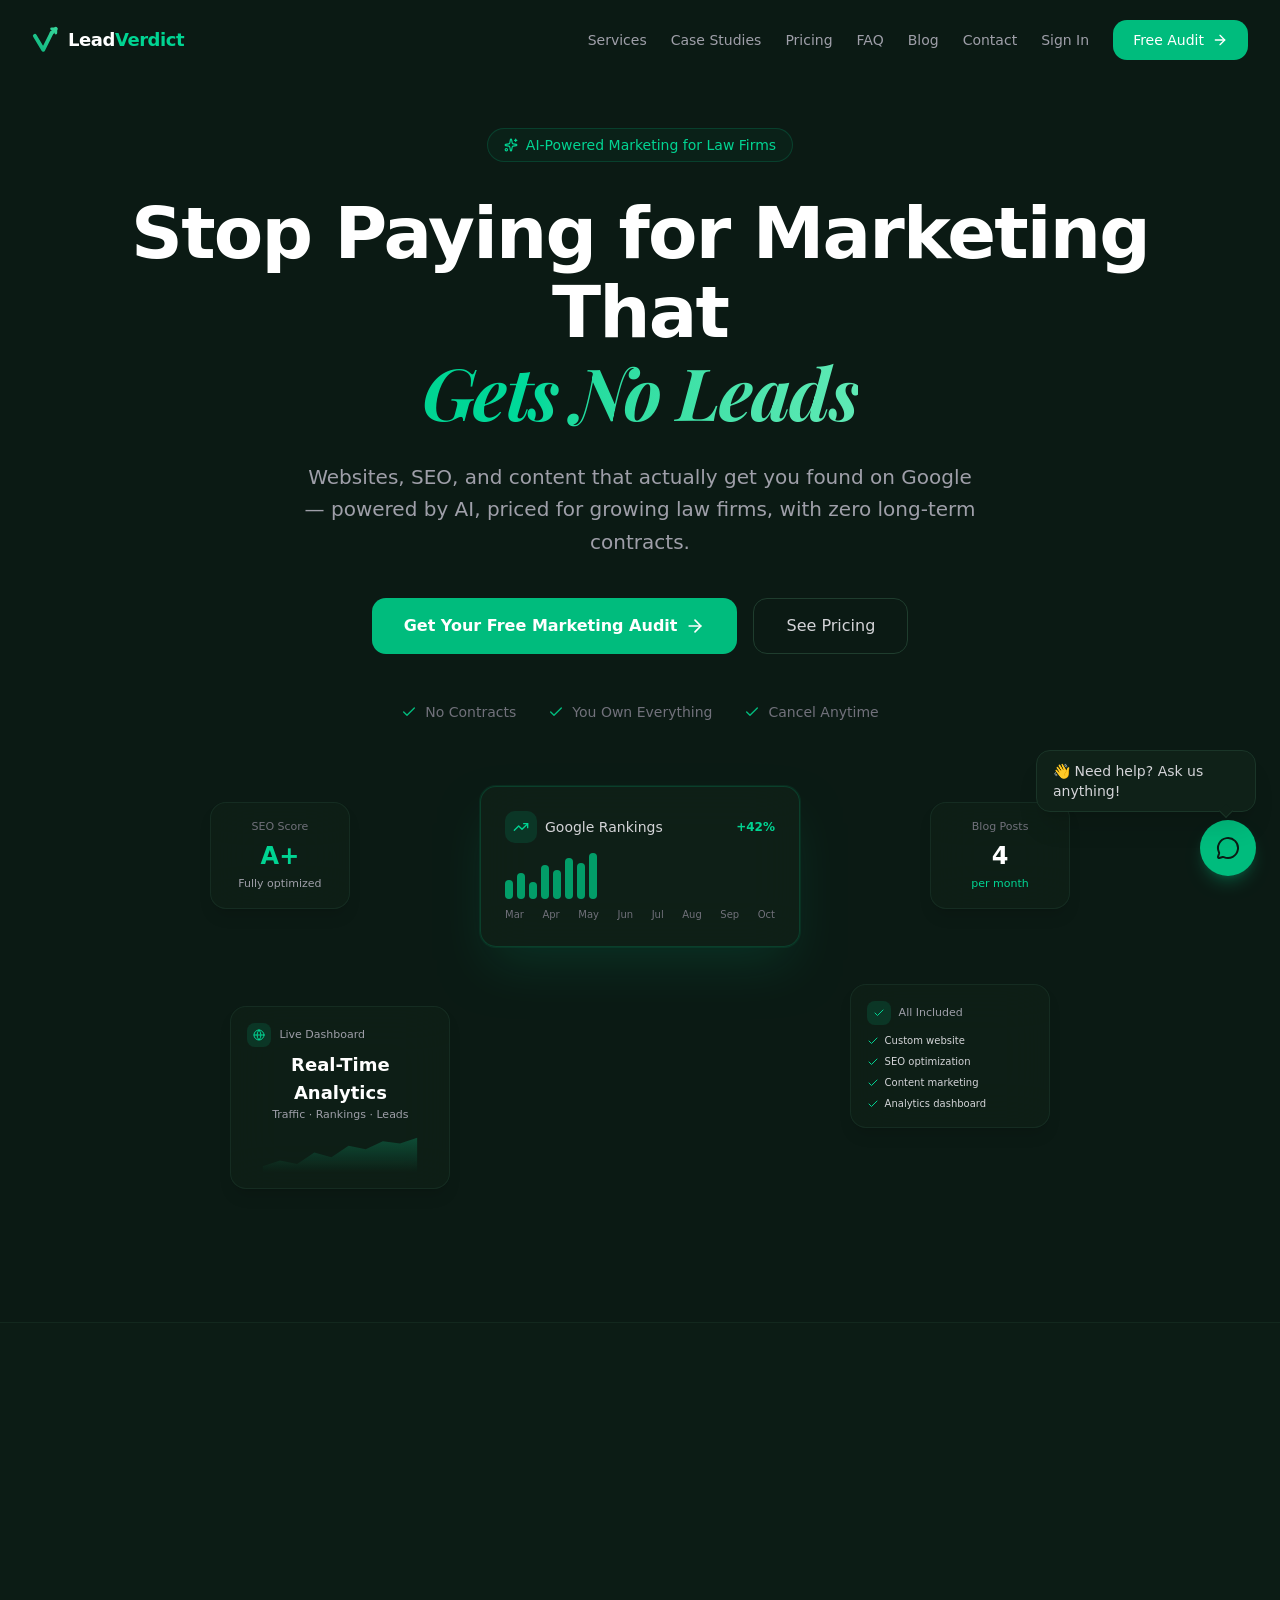
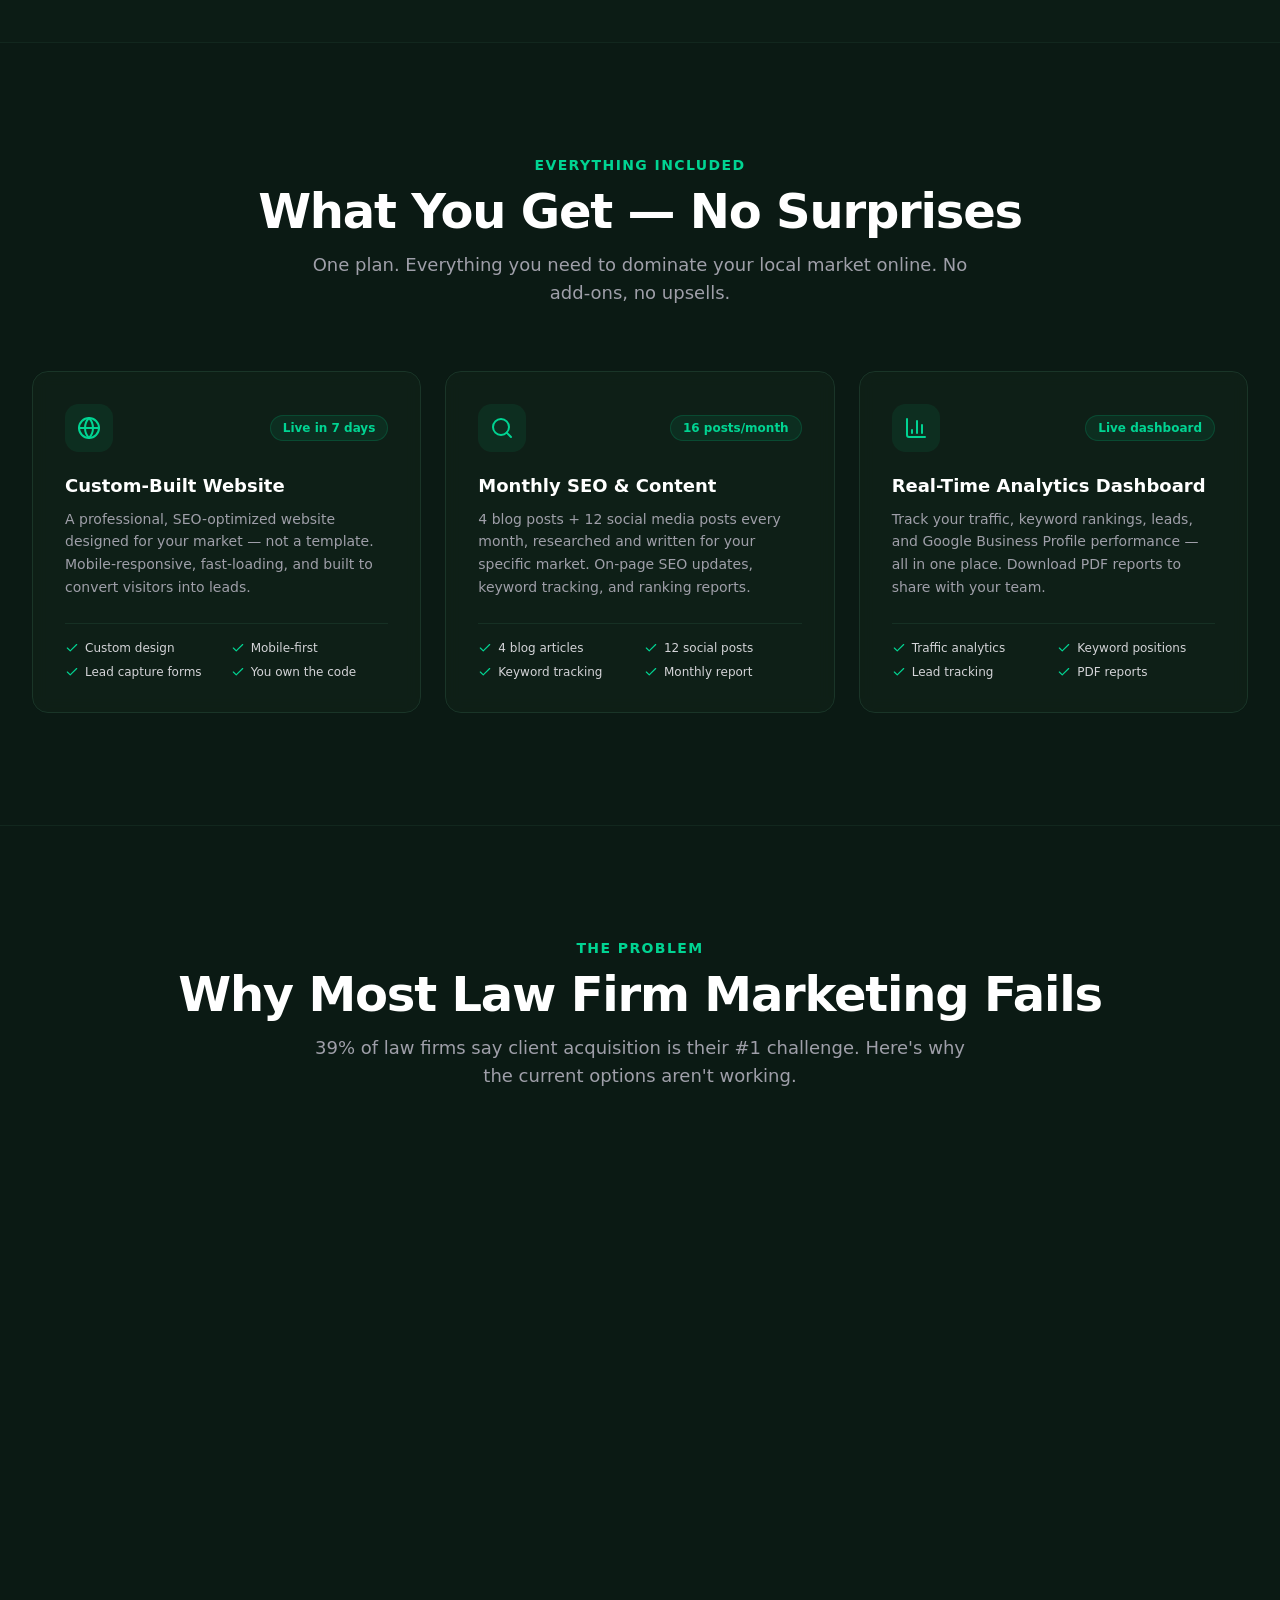
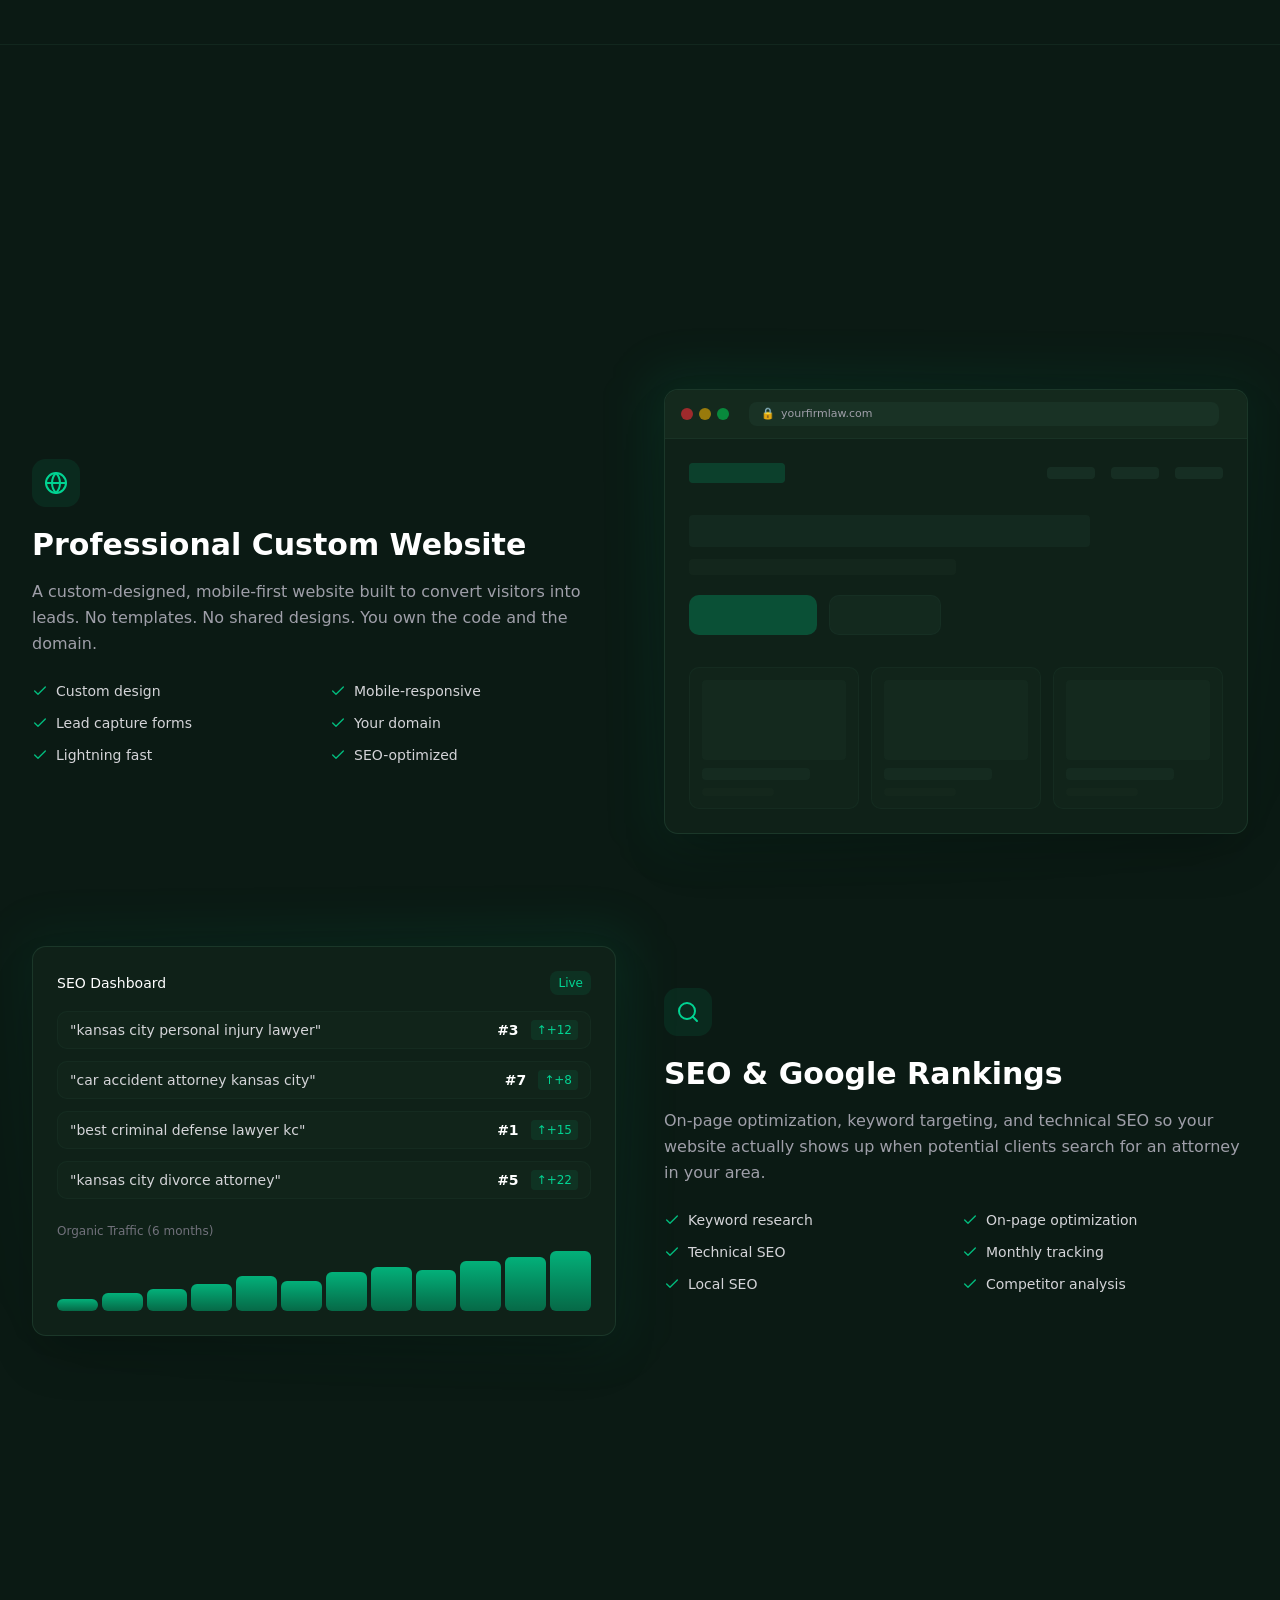
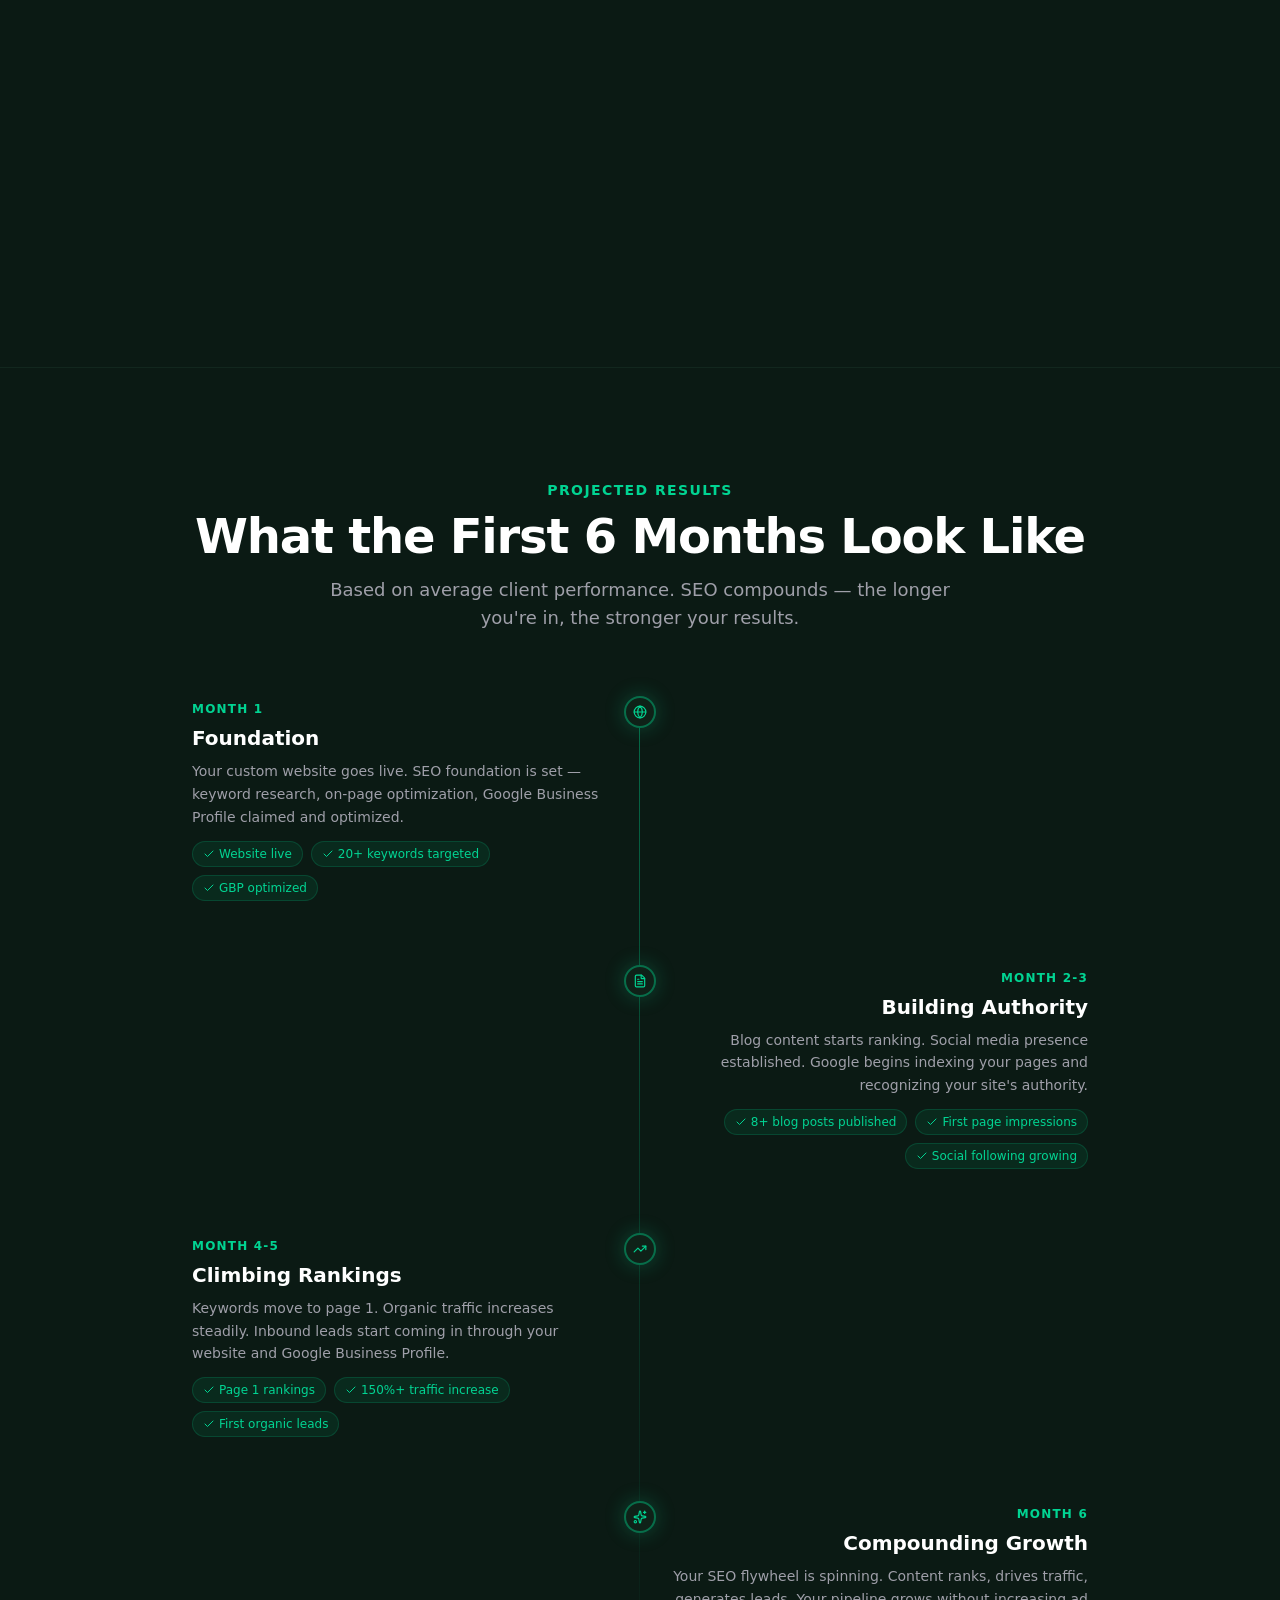
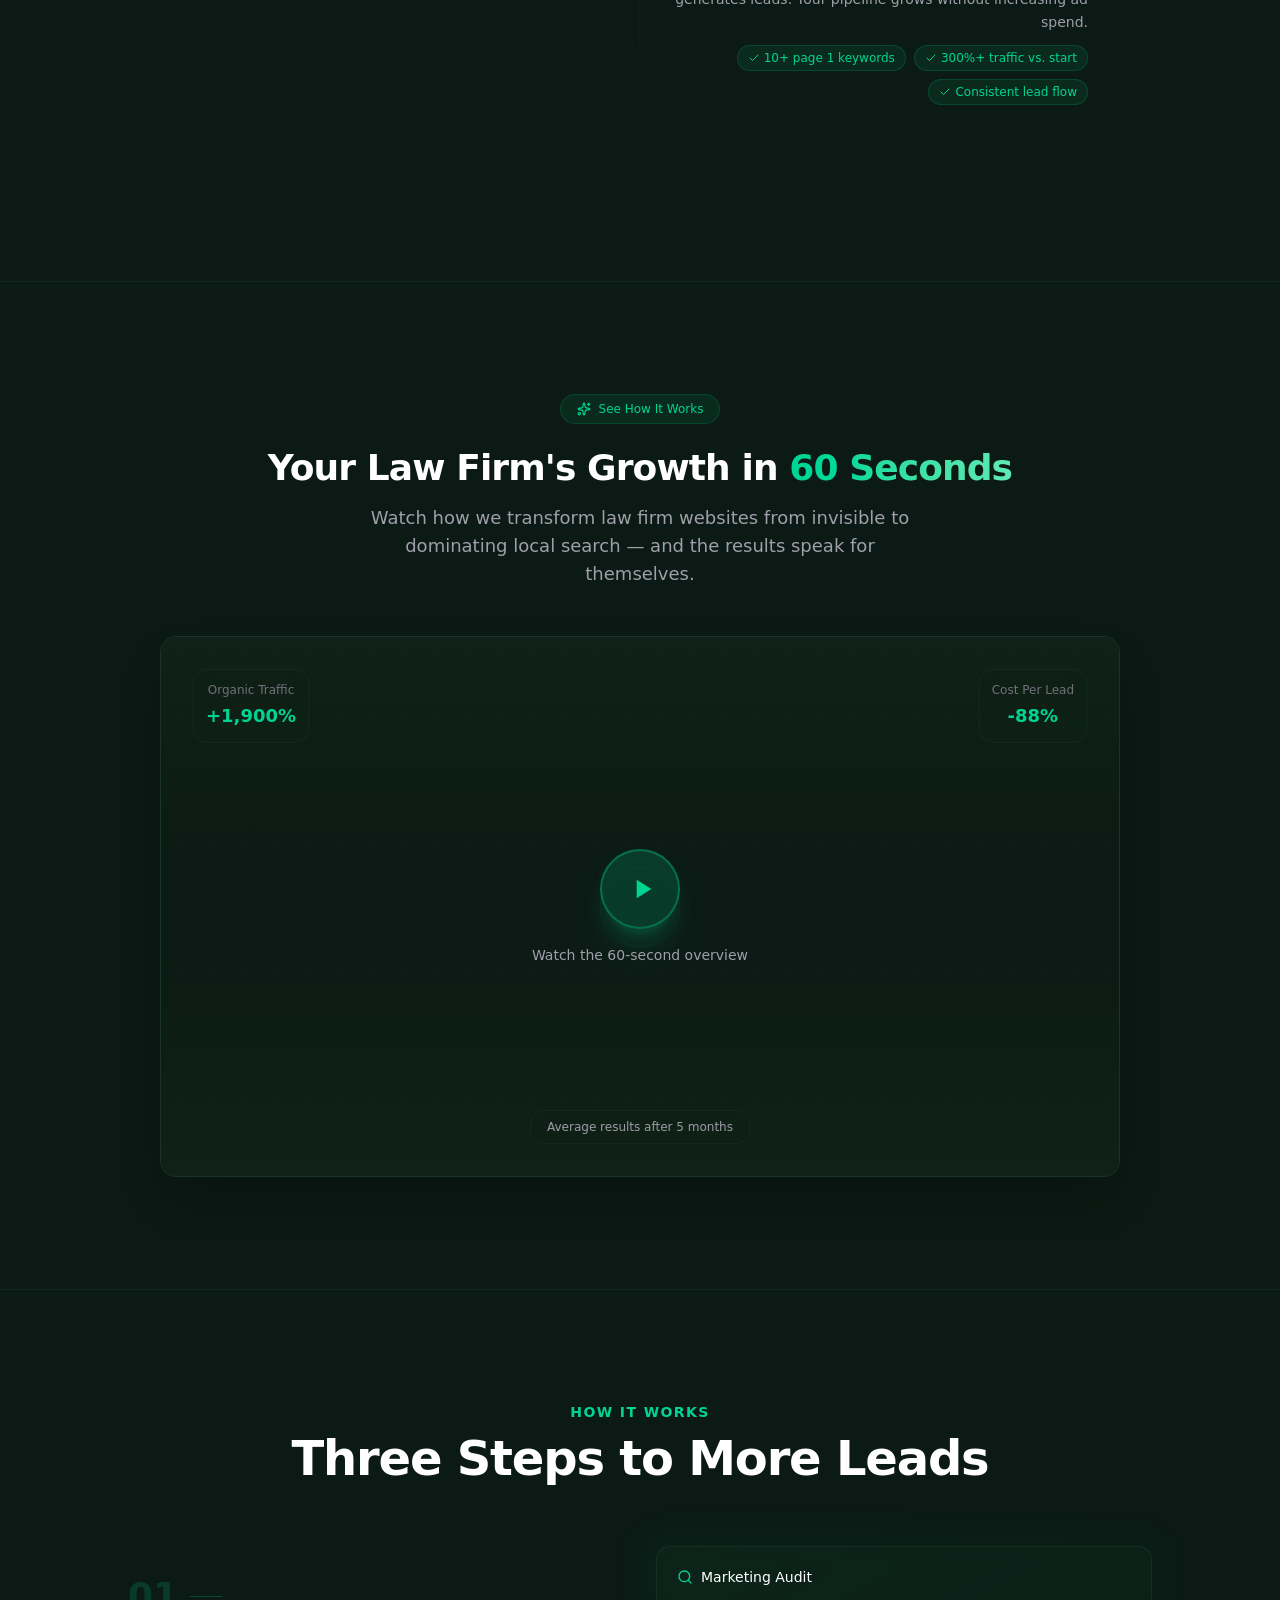
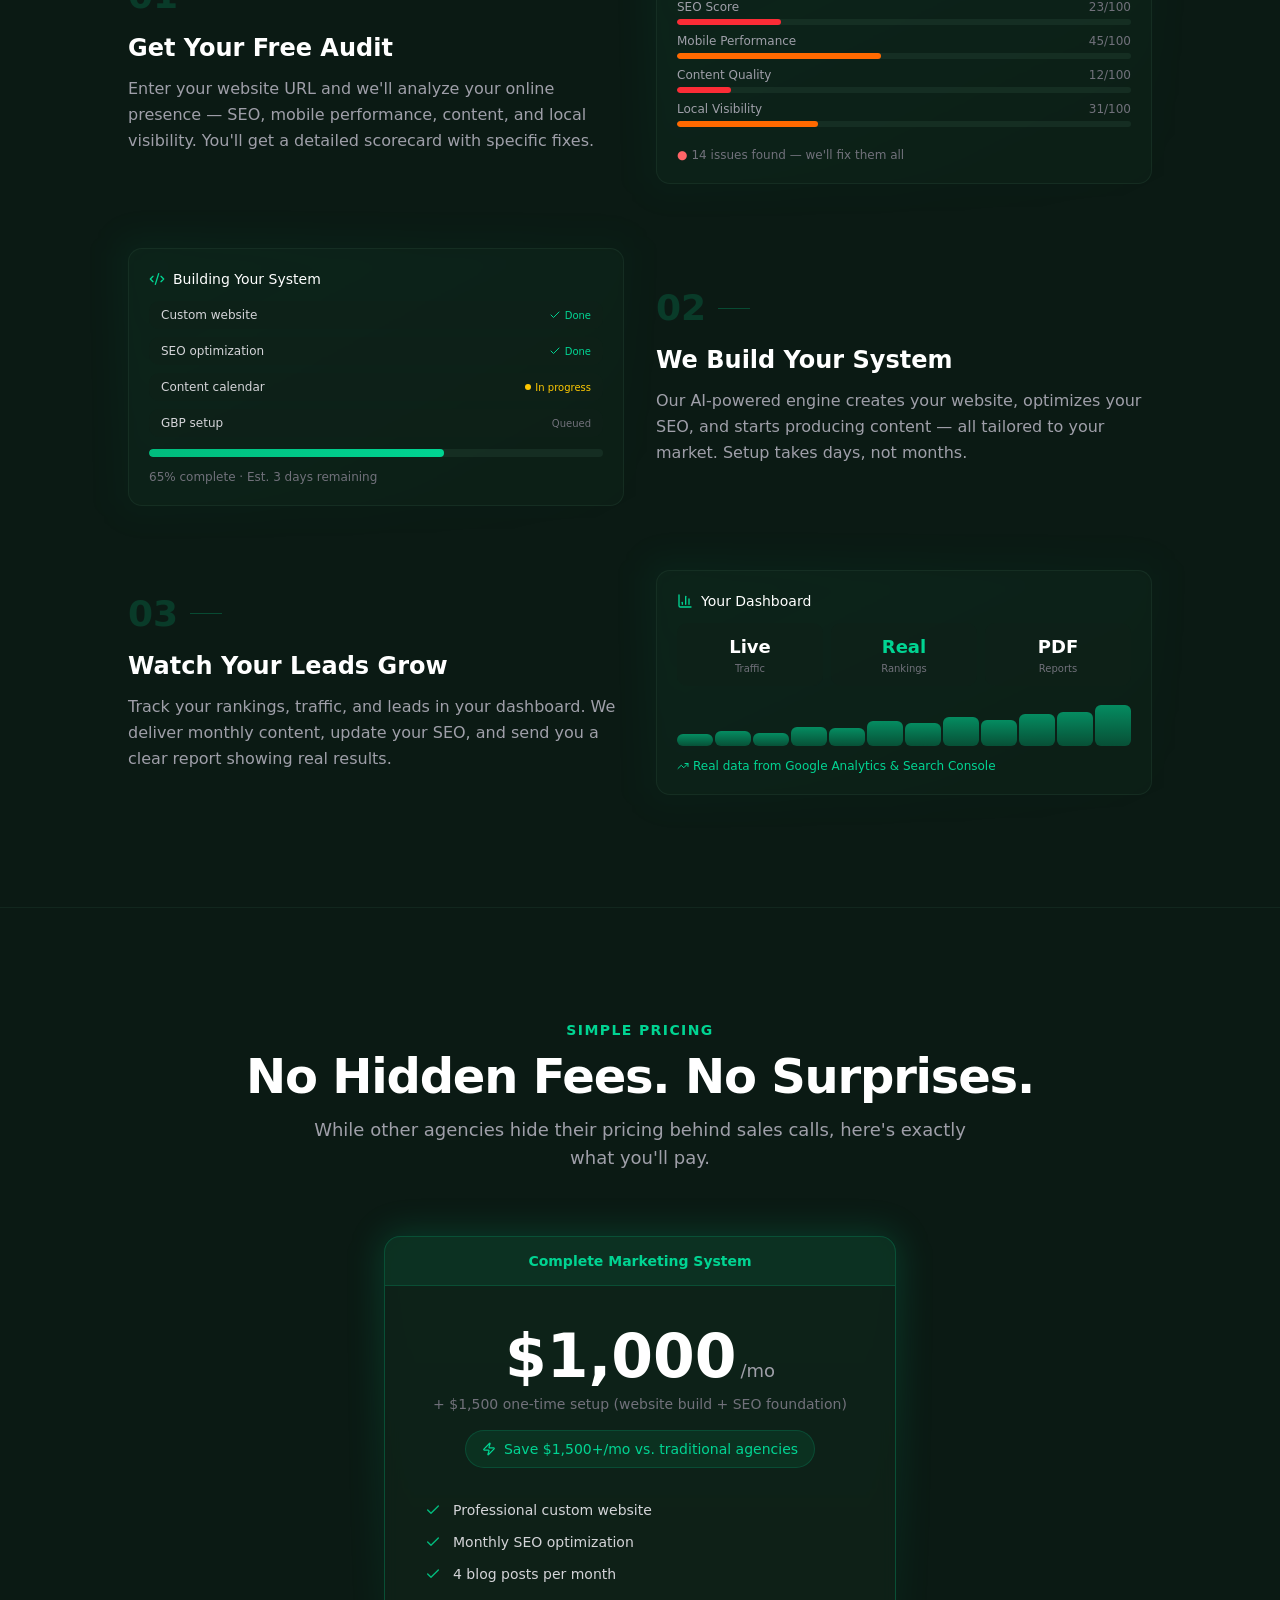
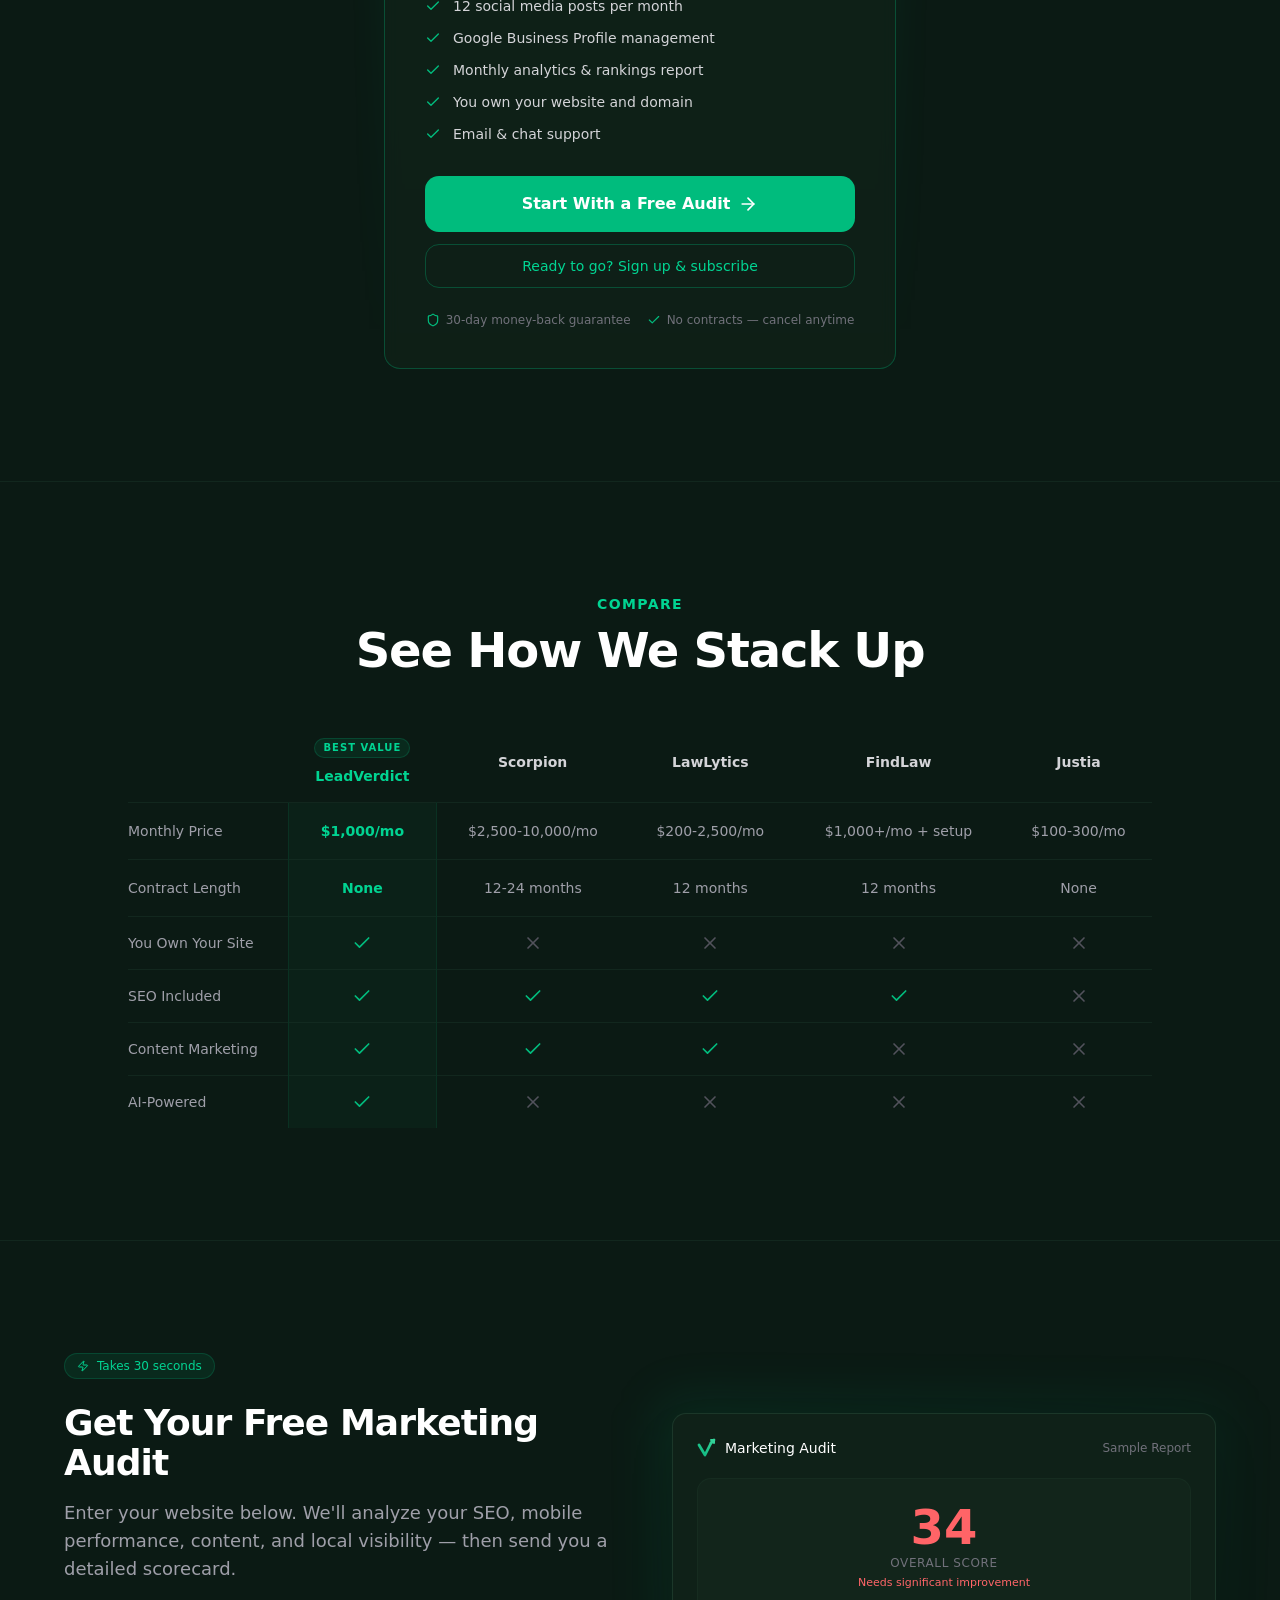
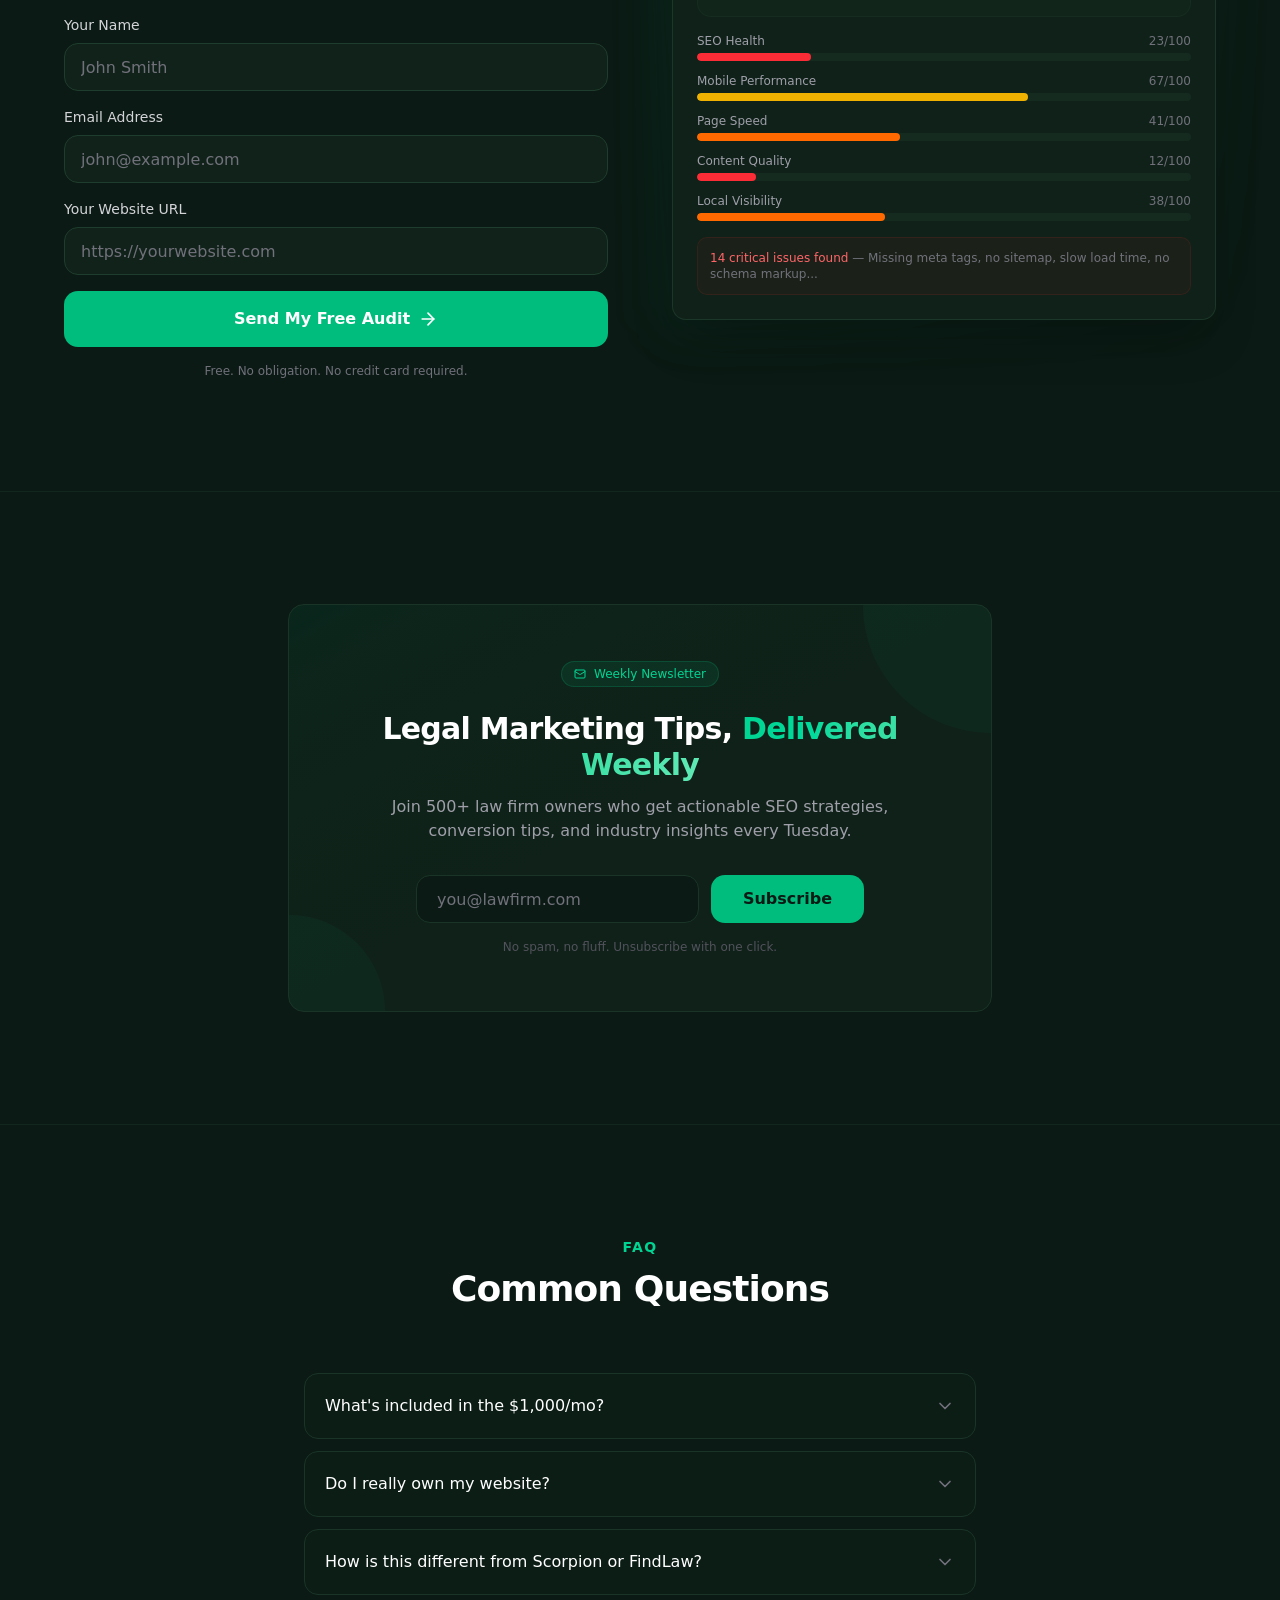
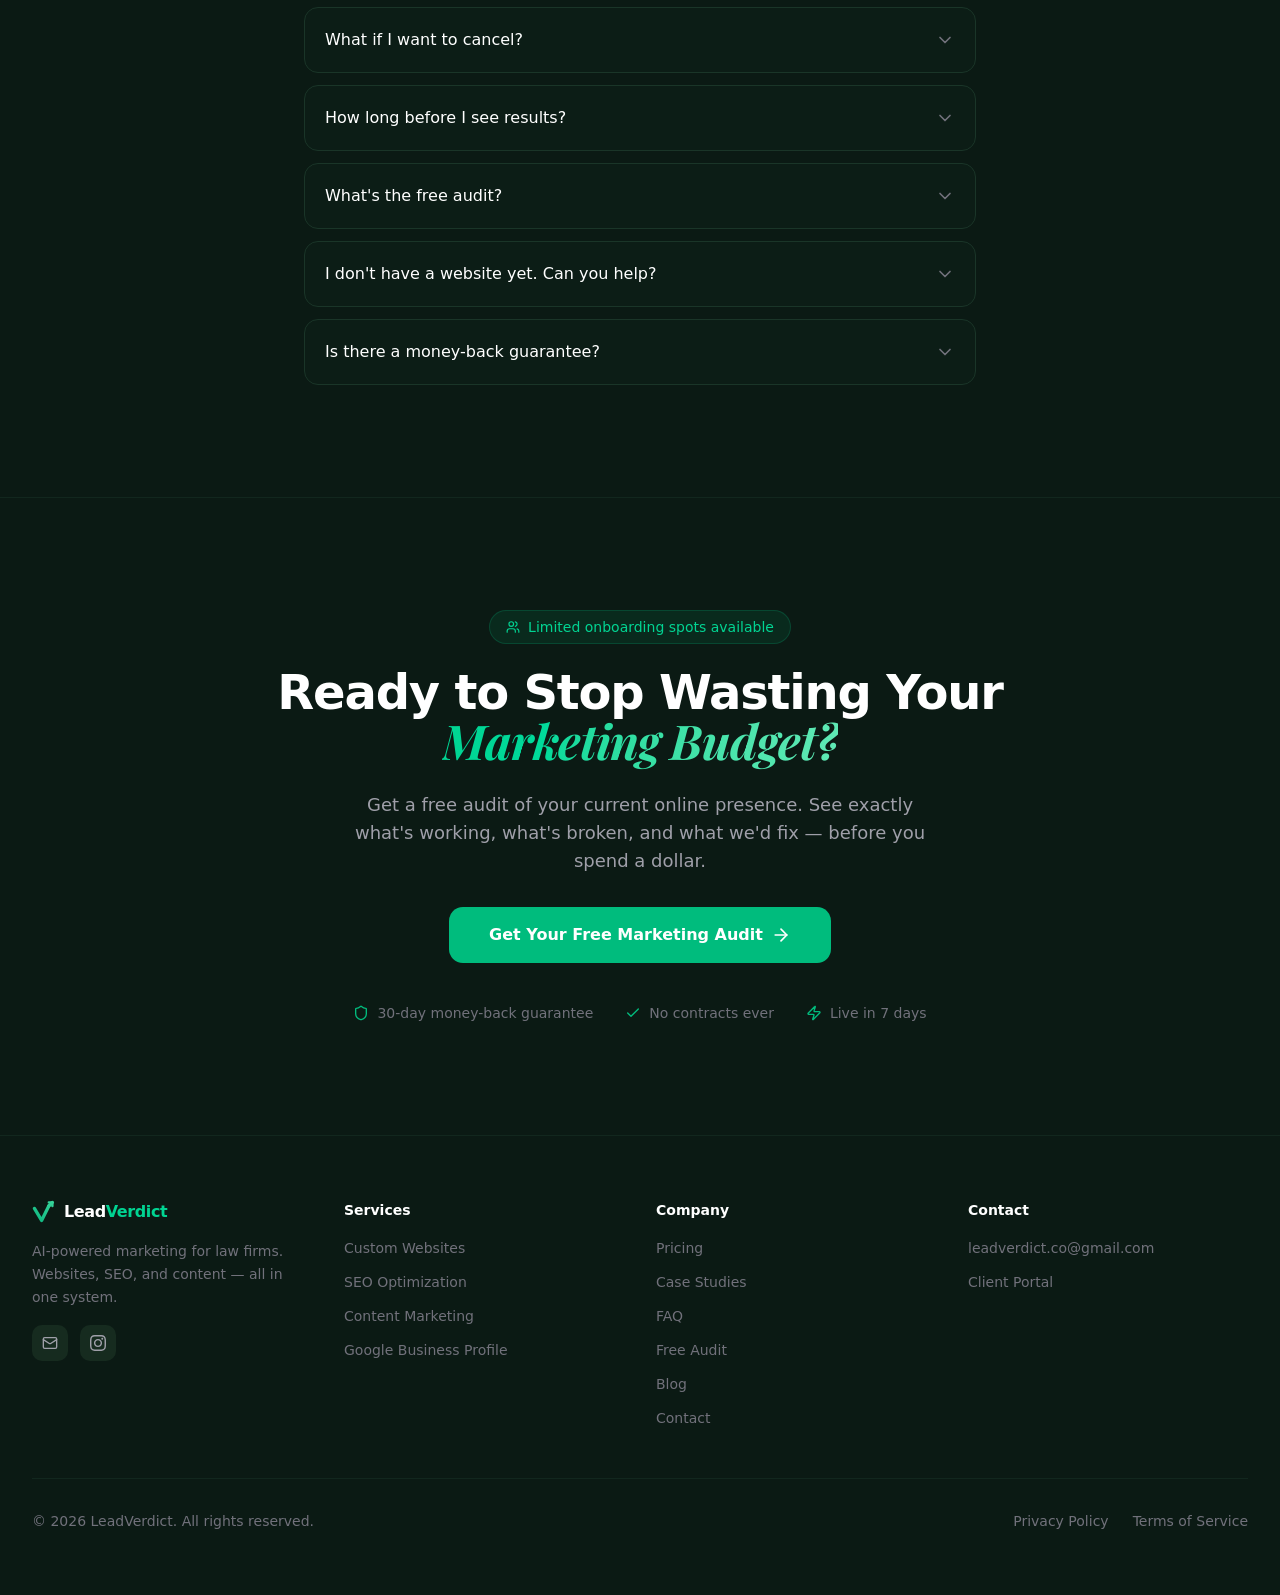
==== index.html @ c9cc382b "Fire GA4 generate_lead conversion event on successful audit-form capture" ====
<!doctype html>
<html lang="en">
  <head>
    <meta charset="UTF-8" />
    <link rel="icon" type="image/png" href="/favicon.png" />
    <meta name="viewport" content="width=device-width, initial-scale=1.0, maximum-scale=1" />
    <title>LeadVerdict — AI-Powered Marketing for Law Firms</title>
    <link rel="preconnect" href="https://fonts.googleapis.com" />
    <link rel="preconnect" href="https://fonts.gstatic.com" crossorigin />
    <link href="https://fonts.googleapis.com/css2?family=Playfair+Display:ital,wght@1,600;1,700&display=swap" rel="stylesheet" />
    <meta name="description" content="AI-powered websites, SEO, and content marketing for law firms and solo attorneys. Get found on Google, generate leads, and own everything — starting at $497/mo with no contracts." />

    <!-- Open Graph -->
    <meta property="og:type" content="website" />
    <meta property="og:title" content="LeadVerdict — AI-Powered Marketing for Law Firms" />
    <meta property="og:description" content="Websites, SEO, and content that actually get you found on Google — powered by AI, priced for real attorneys, with zero long-term contracts." />
    <meta property="og:url" content="https://leadverdict.vercel.app" />
    <meta property="og:site_name" content="LeadVerdict" />
    <meta property="og:image" content="https://leadverdict.vercel.app/images/og-image.png" />
    <meta property="og:image:width" content="1200" />
    <meta property="og:image:height" content="630" />

    <!-- Twitter -->
    <meta name="twitter:card" content="summary_large_image" />
    <meta name="twitter:title" content="LeadVerdict — AI-Powered Marketing for Law Firms" />
    <meta name="twitter:description" content="Websites, SEO, and content that actually get you found on Google — powered by AI, priced for real attorneys, with zero long-term contracts." />
    <meta name="twitter:image" content="https://leadverdict.vercel.app/images/og-image.png" />

    <!-- Google Analytics (GA4) -->
    <script async src="https://www.googletagmanager.com/gtag/js?id=G-6KGHGFVVXX"></script>
    <script>
      window.dataLayer = window.dataLayer || [];
      function gtag(){dataLayer.push(arguments);}
      gtag('js', new Date());
      gtag('config', 'G-6KGHGFVVXX');
    </script>

    <!-- Meta Pixel Code -->
    <script>
      !function(f,b,e,v,n,t,s){if(f.fbq)return;n=f.fbq=function(){n.callMethod?
      n.callMethod.apply(n,arguments):n.queue.push(arguments)};if(!f._fbq)f._fbq=n;
      n.push=n;n.loaded=!0;n.version='2.0';n.queue=[];t=b.createElement(e);t.async=!0;
      t.src=v;s=b.getElementsByTagName(e)[0];s.parentNode.insertBefore(t,s)}(window,
      document,'script','https://connect.facebook.net/en_US/fbevents.js');
      fbq('init', '4494079577534111');
      fbq('track', 'PageView');
    </script>
    <noscript><img height="1" width="1" style="display:none"
      src="https://www.facebook.com/tr?id=4494079577534111&ev=PageView&noscript=1"
    /></noscript>
    <!-- End Meta Pixel Code -->

    <!-- JSON-LD Structured Data -->
    <script type="application/ld+json">
    {
      "@context": "https://schema.org",
      "@graph": [
        {
          "@type": ["Organization", "ProfessionalService"],
          "name": "LeadVerdict",
          "url": "https://leadverdict.vercel.app",
          "logo": "https://leadverdict.vercel.app/favicon.png",
          "description": "AI-powered legal marketing agency specializing in SEO, web design, and digital marketing for law firms and solo attorneys.",
          "email": "leadverdict.co@gmail.com",
          "priceRange": "$$",
          "address": {
            "@type": "PostalAddress",
            "addressLocality": "Kansas City",
            "addressRegion": "MO",
            "addressCountry": "US"
          },
          "sameAs": [
            "https://www.instagram.com/leadverdict",
            "https://www.facebook.com/leadverdict",
            "https://www.youtube.com/@leadverdict"
          ]
        },
        {
          "@type": "LegalService",
          "name": "LeadVerdict — Law Firm Marketing",
          "url": "https://leadverdict.vercel.app",
          "description": "AI-powered SEO, content marketing, and web design for law firms. Helps attorneys rank on Google and generate qualified leads.",
          "provider": {
            "@type": "Organization",
            "name": "LeadVerdict"
          },
          "areaServed": "US",
          "hasOfferCatalog": {
            "@type": "OfferCatalog",
            "name": "Law Firm Marketing Services",
            "itemListElement": [
              {
                "@type": "Offer",
                "itemOffered": {
                  "@type": "Service",
                  "name": "Law Firm SEO",
                  "description": "Local SEO, Google Map Pack optimization, and content strategy for attorneys."
                }
              },
              {
                "@type": "Offer",
                "itemOffered": {
                  "@type": "Service",
                  "name": "Law Firm Website Design",
                  "description": "Mobile-fast, conversion-optimized websites built for law firms."
                }
              },
              {
                "@type": "Offer",
                "itemOffered": {
                  "@type": "Service",
                  "name": "Legal Content Marketing",
                  "description": "Expert blog posts and practice area pages designed to rank and convert."
                }
              }
            ]
          }
        },
        {
          "@type": "WebSite",
          "name": "LeadVerdict",
          "url": "https://leadverdict.vercel.app",
          "potentialAction": {
            "@type": "SearchAction",
            "target": "https://leadverdict.vercel.app/blog?q={search_term_string}",
            "query-input": "required name=search_term_string"
          }
        },
        {
          "@type": "Service",
          "name": "Law Firm Website Design",
          "description": "Custom, SEO-optimized website design built specifically for law firms. Mobile-responsive, fast-loading, and conversion-optimized.",
          "provider": {
            "@type": "Organization",
            "name": "LeadVerdict"
          },
          "serviceType": "Web Design",
          "areaServed": "US"
        },
        {
          "@type": "Service",
          "name": "Law Firm SEO",
          "description": "Search engine optimization for law firms. Local SEO, content strategy, and technical SEO to dominate Google search results in your practice area.",
          "provider": {
            "@type": "Organization",
            "name": "LeadVerdict"
          },
          "serviceType": "SEO",
          "areaServed": "US"
        },
        {
          "@type": "Service",
          "name": "Legal Content Marketing",
          "description": "Expert-written blog posts, practice area pages, and marketing content designed to rank on Google and convert visitors into clients.",
          "provider": {
            "@type": "Organization",
            "name": "LeadVerdict"
          },
          "serviceType": "Content Marketing",
          "areaServed": "US"
        },
        {
          "@type": "FAQPage",
          "mainEntity": [
            {
              "@type": "Question",
              "name": "How much does law firm marketing cost?",
              "acceptedAnswer": {
                "@type": "Answer",
                "text": "LeadVerdict plans start at $497/month for a complete website, SEO, and content marketing package. No contracts, no setup fees."
              }
            },
            {
              "@type": "Question",
              "name": "How long until I see results?",
              "acceptedAnswer": {
                "@type": "Answer",
                "text": "Most law firms see measurable improvements in search rankings within 60-90 days, with significant traffic increases by month 4-5."
              }
            },
            {
              "@type": "Question",
              "name": "Do I own my website?",
              "acceptedAnswer": {
                "@type": "Answer",
                "text": "Yes. You own everything — your website, content, domain, and all marketing assets. If you ever leave, it's all yours."
              }
            }
          ]
        }
      ]
    }
    </script>
    <script type="module" crossorigin src="/assets/index-C2cIAQHo.js"></script>
    <link rel="stylesheet" crossorigin href="/assets/index-B5qsrmLk.css">
  </head>
  <body>
    <div id="root"></div>
  </body>
</html>
---- assets/index-B5qsrmLk.css ----
@layer properties{@supports (((-webkit-hyphens:none)) and (not (margin-trim:inline))) or ((-moz-orient:inline) and (not (color:rgb(from red r g b)))){*,:before,:after,::backdrop{--tw-translate-x:0;--tw-translate-y:0;--tw-translate-z:0;--tw-rotate-x:initial;--tw-rotate-y:initial;--tw-rotate-z:initial;--tw-skew-x:initial;--tw-skew-y:initial;--tw-space-y-reverse:0;--tw-divide-y-reverse:0;--tw-border-style:solid;--tw-gradient-position:initial;--tw-gradient-from:#0000;--tw-gradient-via:#0000;--tw-gradient-to:#0000;--tw-gradient-stops:initial;--tw-gradient-via-stops:initial;--tw-gradient-from-position:0%;--tw-gradient-via-position:50%;--tw-gradient-to-position:100%;--tw-leading:initial;--tw-font-weight:initial;--tw-tracking:initial;--tw-ordinal:initial;--tw-slashed-zero:initial;--tw-numeric-figure:initial;--tw-numeric-spacing:initial;--tw-numeric-fraction:initial;--tw-shadow:0 0 #0000;--tw-shadow-color:initial;--tw-shadow-alpha:100%;--tw-inset-shadow:0 0 #0000;--tw-inset-shadow-color:initial;--tw-inset-shadow-alpha:100%;--tw-ring-color:initial;--tw-ring-shadow:0 0 #0000;--tw-inset-ring-color:initial;--tw-inset-ring-shadow:0 0 #0000;--tw-ring-inset:initial;--tw-ring-offset-width:0px;--tw-ring-offset-color:#fff;--tw-ring-offset-shadow:0 0 #0000;--tw-outline-style:solid;--tw-blur:initial;--tw-brightness:initial;--tw-contrast:initial;--tw-grayscale:initial;--tw-hue-rotate:initial;--tw-invert:initial;--tw-opacity:initial;--tw-saturate:initial;--tw-sepia:initial;--tw-drop-shadow:initial;--tw-drop-shadow-color:initial;--tw-drop-shadow-alpha:100%;--tw-drop-shadow-size:initial;--tw-backdrop-blur:initial;--tw-backdrop-brightness:initial;--tw-backdrop-contrast:initial;--tw-backdrop-grayscale:initial;--tw-backdrop-hue-rotate:initial;--tw-backdrop-invert:initial;--tw-backdrop-opacity:initial;--tw-backdrop-saturate:initial;--tw-backdrop-sepia:initial;--tw-duration:initial;--tw-ease:initial;--tw-scale-x:1;--tw-scale-y:1;--tw-scale-z:1;--tw-content:"";--tw-space-x-reverse:0;--tw-animation-delay:0s;--tw-animation-direction:normal;--tw-animation-duration:initial;--tw-animation-fill-mode:none;--tw-animation-iteration-count:1;--tw-enter-blur:0;--tw-enter-opacity:1;--tw-enter-rotate:0;--tw-enter-scale:1;--tw-enter-translate-x:0;--tw-enter-translate-y:0;--tw-exit-blur:0;--tw-exit-opacity:1;--tw-exit-rotate:0;--tw-exit-scale:1;--tw-exit-translate-x:0;--tw-exit-translate-y:0}}}@layer theme{:root,:host{--font-sans:ui-sans-serif, system-ui, sans-serif, "Apple Color Emoji", "Segoe UI Emoji", "Segoe UI Symbol", "Noto Color Emoji";--font-serif:ui-serif, Georgia, Cambria, "Times New Roman", Times, serif;--font-mono:ui-monospace, SFMono-Regular, Menlo, Monaco, Consolas, "Liberation Mono", "Courier New", monospace;--color-red-300:oklch(80.8% .114 19.571);--color-red-400:oklch(70.4% .191 22.216);--color-red-500:oklch(63.7% .237 25.331);--color-red-600:oklch(57.7% .245 27.325);--color-orange-400:oklch(75% .183 55.934);--color-orange-500:oklch(70.5% .213 47.604);--color-orange-600:oklch(64.6% .222 41.116);--color-amber-400:oklch(82.8% .189 84.429);--color-amber-500:oklch(76.9% .188 70.08);--color-amber-600:oklch(66.6% .179 58.318);--color-yellow-400:oklch(85.2% .199 91.936);--color-yellow-500:oklch(79.5% .184 86.047);--color-lime-500:oklch(76.8% .233 130.85);--color-green-400:oklch(79.2% .209 151.711);--color-green-500:oklch(72.3% .219 149.579);--color-emerald-300:oklch(84.5% .143 164.978);--color-emerald-400:oklch(76.5% .177 163.223);--color-emerald-500:oklch(69.6% .17 162.48);--color-emerald-600:oklch(59.6% .145 163.225);--color-teal-500:oklch(70.4% .14 182.503);--color-cyan-500:oklch(71.5% .143 215.221);--color-blue-400:oklch(70.7% .165 254.624);--color-blue-500:oklch(62.3% .214 259.815);--color-purple-400:oklch(71.4% .203 305.504);--color-purple-500:oklch(62.7% .265 303.9);--color-rose-400:oklch(71.2% .194 13.428);--color-rose-500:oklch(64.5% .246 16.439);--color-slate-900:oklch(20.8% .042 265.755);--color-zinc-50:oklch(98.5% 0 0);--color-zinc-200:oklch(92% .004 286.32);--color-zinc-300:oklch(87.1% .006 286.286);--color-zinc-400:oklch(70.5% .015 286.067);--color-zinc-500:oklch(55.2% .016 285.938);--color-zinc-600:oklch(44.2% .017 285.786);--color-zinc-700:oklch(37% .013 285.805);--color-zinc-800:oklch(27.4% .006 286.033);--color-zinc-900:oklch(21% .006 285.885);--color-zinc-950:oklch(14.1% .005 285.823);--color-black:#000;--color-white:#fff;--spacing:.25rem;--container-xs:20rem;--container-sm:24rem;--container-md:28rem;--container-lg:32rem;--container-xl:36rem;--container-2xl:42rem;--container-3xl:48rem;--container-4xl:56rem;--container-5xl:64rem;--container-6xl:72rem;--container-7xl:80rem;--text-xs:.75rem;--text-xs--line-height:calc(1 / .75);--text-sm:.875rem;--text-sm--line-height:calc(1.25 / .875);--text-base:1rem;--text-base--line-height: 1.5 ;--text-lg:1.125rem;--text-lg--line-height:calc(1.75 / 1.125);--text-xl:1.25rem;--text-xl--line-height:calc(1.75 / 1.25);--text-2xl:1.5rem;--text-2xl--line-height:calc(2 / 1.5);--text-3xl:1.875rem;--text-3xl--line-height: 1.2 ;--text-4xl:2.25rem;--text-4xl--line-height:calc(2.5 / 2.25);--text-5xl:3rem;--text-5xl--line-height:1;--text-6xl:3.75rem;--text-6xl--line-height:1;--text-7xl:4.5rem;--text-7xl--line-height:1;--font-weight-normal:400;--font-weight-medium:500;--font-weight-semibold:600;--font-weight-bold:700;--tracking-tight:-.025em;--tracking-wider:.05em;--tracking-widest:.1em;--leading-tight:1.25;--leading-snug:1.375;--leading-normal:1.5;--leading-relaxed:1.625;--radius-xs:.125rem;--radius-2xl:1rem;--radius-3xl:1.5rem;--ease-out:cubic-bezier(0, 0, .2, 1);--ease-in-out:cubic-bezier(.4, 0, .2, 1);--animate-spin:spin 1s linear infinite;--animate-ping:ping 1s cubic-bezier(0, 0, .2, 1) infinite;--animate-pulse:pulse 2s cubic-bezier(.4, 0, .6, 1) infinite;--animate-bounce:bounce 1s infinite;--blur-sm:8px;--blur-md:12px;--blur-lg:16px;--blur-xl:24px;--blur-2xl:40px;--aspect-video:16 / 9;--default-transition-duration:.15s;--default-transition-timing-function:cubic-bezier(.4, 0, .2, 1);--default-font-family:var(--font-sans);--default-mono-font-family:var(--font-mono);--color-border:var(--border)}}@layer base{*,:after,:before,::backdrop{box-sizing:border-box;border:0 solid;margin:0;padding:0}::file-selector-button{box-sizing:border-box;border:0 solid;margin:0;padding:0}html,:host{-webkit-text-size-adjust:100%;tab-size:4;line-height:1.5;font-family:var(--default-font-family,ui-sans-serif, system-ui, sans-serif, "Apple Color Emoji", "Segoe UI Emoji", "Segoe UI Symbol", "Noto Color Emoji");font-feature-settings:var(--default-font-feature-settings,normal);font-variation-settings:var(--default-font-variation-settings,normal);-webkit-tap-highlight-color:transparent}hr{height:0;color:inherit;border-top-width:1px}abbr:where([title]){-webkit-text-decoration:underline dotted;text-decoration:underline dotted}h1,h2,h3,h4,h5,h6{font-size:inherit;font-weight:inherit}a{color:inherit;-webkit-text-decoration:inherit;text-decoration:inherit}b,strong{font-weight:bolder}code,kbd,samp,pre{font-family:var(--default-mono-font-family,ui-monospace, SFMono-Regular, Menlo, Monaco, Consolas, "Liberation Mono", "Courier New", monospace);font-feature-settings:var(--default-mono-font-feature-settings,normal);font-variation-settings:var(--default-mono-font-variation-settings,normal);font-size:1em}small{font-size:80%}sub,sup{vertical-align:baseline;font-size:75%;line-height:0;position:relative}sub{bottom:-.25em}sup{top:-.5em}table{text-indent:0;border-color:inherit;border-collapse:collapse}:-moz-focusring{outline:auto}progress{vertical-align:baseline}summary{display:list-item}ol,ul,menu{list-style:none}img,svg,video,canvas,audio,iframe,embed,object{vertical-align:middle;display:block}img,video{max-width:100%;height:auto}button,input,select,optgroup,textarea{font:inherit;font-feature-settings:inherit;font-variation-settings:inherit;letter-spacing:inherit;color:inherit;opacity:1;background-color:#0000;border-radius:0}::file-selector-button{font:inherit;font-feature-settings:inherit;font-variation-settings:inherit;letter-spacing:inherit;color:inherit;opacity:1;background-color:#0000;border-radius:0}:where(select:is([multiple],[size])) optgroup{font-weight:bolder}:where(select:is([multiple],[size])) optgroup option{padding-inline-start:20px}::file-selector-button{margin-inline-end:4px}::placeholder{opacity:1}@supports (not ((-webkit-appearance:-apple-pay-button))) or (contain-intrinsic-size:1px){::placeholder{color:currentColor}@supports (color:color-mix(in lab,red,red)){::placeholder{color:color-mix(in oklab,currentcolor 50%,transparent)}}}textarea{resize:vertical}::-webkit-search-decoration{-webkit-appearance:none}::-webkit-date-and-time-value{min-height:1lh;text-align:inherit}::-webkit-datetime-edit{display:inline-flex}::-webkit-datetime-edit-fields-wrapper{padding:0}::-webkit-datetime-edit{padding-block:0}::-webkit-datetime-edit-year-field{padding-block:0}::-webkit-datetime-edit-month-field{padding-block:0}::-webkit-datetime-edit-day-field{padding-block:0}::-webkit-datetime-edit-hour-field{padding-block:0}::-webkit-datetime-edit-minute-field{padding-block:0}::-webkit-datetime-edit-second-field{padding-block:0}::-webkit-datetime-edit-millisecond-field{padding-block:0}::-webkit-datetime-edit-meridiem-field{padding-block:0}::-webkit-calendar-picker-indicator{line-height:1}:-moz-ui-invalid{box-shadow:none}button,input:where([type=button],[type=reset],[type=submit]){appearance:button}::file-selector-button{appearance:button}::-webkit-inner-spin-button{height:auto}::-webkit-outer-spin-button{height:auto}[hidden]:where(:not([hidden=until-found])){display:none!important}*{border-color:var(--border);outline-color:var(--ring)}@supports (color:color-mix(in lab,red,red)){*{outline-color:color-mix(in oklab,var(--ring) 50%,transparent)}}body{background-color:var(--background);color:var(--foreground)}button:not(:disabled),[role=button]:not([aria-disabled=true]),[type=button]:not(:disabled),[type=submit]:not(:disabled),[type=reset]:not(:disabled),a[href],select:not(:disabled),input[type=checkbox]:not(:disabled),input[type=radio]:not(:disabled){cursor:pointer}}@layer components{.container{width:100%;margin-left:auto;margin-right:auto;padding-left:1rem;padding-right:1rem}.flex{min-width:0;min-height:0}@media(min-width:640px){.container{padding-left:1.5rem;padding-right:1.5rem}}@media(min-width:1024px){.container{max-width:1280px;padding-left:2rem;padding-right:2rem}}}@layer utilities{.\@container\/card-header{container:card-header/inline-size}.\@container\/field-group{container:field-group/inline-size}.pointer-events-auto{pointer-events:auto}.pointer-events-none{pointer-events:none}.invisible{visibility:hidden}.visible{visibility:visible}.sr-only{clip-path:inset(50%);white-space:nowrap;border-width:0;width:1px;height:1px;margin:-1px;padding:0;position:absolute;overflow:hidden}.absolute{position:absolute}.fixed{position:fixed}.relative{position:relative}.static{position:static}.sticky{position:sticky}.-inset-0\.5{inset:calc(var(--spacing) * -.5)}.-inset-1{inset:calc(var(--spacing) * -1)}.-inset-3{inset:calc(var(--spacing) * -3)}.-inset-4{inset:calc(var(--spacing) * -4)}.inset-0{inset:calc(var(--spacing) * 0)}.inset-2{inset:calc(var(--spacing) * 2)}.inset-x-0{inset-inline:calc(var(--spacing) * 0)}.inset-y-0{inset-block:calc(var(--spacing) * 0)}.-top-1{top:calc(var(--spacing) * -1)}.-top-3{top:calc(var(--spacing) * -3)}.-top-12{top:calc(var(--spacing) * -12)}.top-0{top:calc(var(--spacing) * 0)}.top-0\.5{top:calc(var(--spacing) * .5)}.top-1\.5{top:calc(var(--spacing) * 1.5)}.top-1\/2{top:50%}.top-1\/3{top:33.3333%}.top-1\/4{top:25%}.top-3\.5{top:calc(var(--spacing) * 3.5)}.top-4{top:calc(var(--spacing) * 4)}.top-8{top:calc(var(--spacing) * 8)}.top-20{top:calc(var(--spacing) * 20)}.top-\[1px\]{top:1px}.top-\[15\%\]{top:15%}.top-\[20\%\]{top:20%}.top-\[30\%\]{top:30%}.top-\[45\%\]{top:45%}.top-\[50\%\]{top:50%}.top-\[60\%\]{top:60%}.top-full{top:100%}.-right-0\.5{right:calc(var(--spacing) * -.5)}.-right-1{right:calc(var(--spacing) * -1)}.-right-3{right:calc(var(--spacing) * -3)}.-right-12{right:calc(var(--spacing) * -12)}.right-0{right:calc(var(--spacing) * 0)}.right-1{right:calc(var(--spacing) * 1)}.right-1\/4{right:25%}.right-2{right:calc(var(--spacing) * 2)}.right-3{right:calc(var(--spacing) * 3)}.right-4{right:calc(var(--spacing) * 4)}.right-6{right:calc(var(--spacing) * 6)}.right-8{right:calc(var(--spacing) * 8)}.right-\[3\%\]{right:3%}.right-\[5\%\]{right:5%}.right-\[15\%\]{right:15%}.-bottom-0\.5{bottom:calc(var(--spacing) * -.5)}.-bottom-12{bottom:calc(var(--spacing) * -12)}.bottom-0{bottom:calc(var(--spacing) * 0)}.bottom-1\/4{bottom:25%}.bottom-6{bottom:calc(var(--spacing) * 6)}.bottom-8{bottom:calc(var(--spacing) * 8)}.bottom-24{bottom:calc(var(--spacing) * 24)}.bottom-\[5\.5rem\]{bottom:5.5rem}.-left-12{left:calc(var(--spacing) * -12)}.left-0{left:calc(var(--spacing) * 0)}.left-0\.5{left:calc(var(--spacing) * .5)}.left-1\/2{left:50%}.left-1\/3{left:33.3333%}.left-1\/4{left:25%}.left-2{left:calc(var(--spacing) * 2)}.left-3{left:calc(var(--spacing) * 3)}.left-4{left:calc(var(--spacing) * 4)}.left-8{left:calc(var(--spacing) * 8)}.left-\[3\%\]{left:3%}.left-\[5\%\]{left:5%}.left-\[20\%\]{left:20%}.left-\[50\%\]{left:50%}.isolate{isolation:isolate}.-z-10{z-index:-10}.z-10{z-index:10}.z-20{z-index:20}.z-40{z-index:40}.z-50{z-index:50}.z-\[1\]{z-index:1}.z-\[60\]{z-index:60}.order-1{order:1}.order-2{order:2}.order-first{order:-9999}.order-last{order:9999}.col-span-2{grid-column:span 2/span 2}.col-span-3{grid-column:span 3/span 3}.col-span-5{grid-column:span 5/span 5}.col-start-2{grid-column-start:2}.row-span-2{grid-row:span 2/span 2}.row-start-1{grid-row-start:1}.container{width:100%}@media(min-width:40rem){.container{max-width:40rem}}@media(min-width:48rem){.container{max-width:48rem}}@media(min-width:64rem){.container{max-width:64rem}}@media(min-width:80rem){.container{max-width:80rem}}@media(min-width:96rem){.container{max-width:96rem}}.\!m-0{margin:calc(var(--spacing) * 0)!important}.m-1{margin:calc(var(--spacing) * 1)}.-mx-1{margin-inline:calc(var(--spacing) * -1)}.mx-2{margin-inline:calc(var(--spacing) * 2)}.mx-3{margin-inline:calc(var(--spacing) * 3)}.mx-3\.5{margin-inline:calc(var(--spacing) * 3.5)}.mx-4{margin-inline:calc(var(--spacing) * 4)}.mx-auto{margin-inline:auto}.-my-2{margin-block:calc(var(--spacing) * -2)}.my-0{margin-block:calc(var(--spacing) * 0)}.my-0\.5{margin-block:calc(var(--spacing) * .5)}.my-1{margin-block:calc(var(--spacing) * 1)}.my-1\.5{margin-block:calc(var(--spacing) * 1.5)}.my-4{margin-block:calc(var(--spacing) * 4)}.my-6{margin-block:calc(var(--spacing) * 6)}.-mt-4{margin-top:calc(var(--spacing) * -4)}.-mt-10{margin-top:calc(var(--spacing) * -10)}.mt-0\.5{margin-top:calc(var(--spacing) * .5)}.mt-1{margin-top:calc(var(--spacing) * 1)}.mt-1\.5{margin-top:calc(var(--spacing) * 1.5)}.mt-2{margin-top:calc(var(--spacing) * 2)}.mt-3{margin-top:calc(var(--spacing) * 3)}.mt-4{margin-top:calc(var(--spacing) * 4)}.mt-5{margin-top:calc(var(--spacing) * 5)}.mt-6{margin-top:calc(var(--spacing) * 6)}.mt-8{margin-top:calc(var(--spacing) * 8)}.mt-10{margin-top:calc(var(--spacing) * 10)}.mt-12{margin-top:calc(var(--spacing) * 12)}.mt-14{margin-top:calc(var(--spacing) * 14)}.mt-16{margin-top:calc(var(--spacing) * 16)}.mt-auto{margin-top:auto}.mr-4{margin-right:calc(var(--spacing) * 4)}.mb-1{margin-bottom:calc(var(--spacing) * 1)}.mb-1\.5{margin-bottom:calc(var(--spacing) * 1.5)}.mb-2{margin-bottom:calc(var(--spacing) * 2)}.mb-3{margin-bottom:calc(var(--spacing) * 3)}.mb-4{margin-bottom:calc(var(--spacing) * 4)}.mb-5{margin-bottom:calc(var(--spacing) * 5)}.mb-6{margin-bottom:calc(var(--spacing) * 6)}.mb-8{margin-bottom:calc(var(--spacing) * 8)}.mb-10{margin-bottom:calc(var(--spacing) * 10)}.mb-12{margin-bottom:calc(var(--spacing) * 12)}.mb-16{margin-bottom:calc(var(--spacing) * 16)}.mb-20{margin-bottom:calc(var(--spacing) * 20)}.-ml-1{margin-left:calc(var(--spacing) * -1)}.-ml-4{margin-left:calc(var(--spacing) * -4)}.ml-1{margin-left:calc(var(--spacing) * 1)}.ml-1\.5{margin-left:calc(var(--spacing) * 1.5)}.ml-4{margin-left:calc(var(--spacing) * 4)}.ml-14{margin-left:calc(var(--spacing) * 14)}.ml-auto{margin-left:auto}.line-clamp-1{-webkit-line-clamp:1;-webkit-box-orient:vertical;display:-webkit-box;overflow:hidden}.line-clamp-2{-webkit-line-clamp:2;-webkit-box-orient:vertical;display:-webkit-box;overflow:hidden}.line-clamp-3{-webkit-line-clamp:3;-webkit-box-orient:vertical;display:-webkit-box;overflow:hidden}.block{display:block}.flex{display:flex}.grid{display:grid}.hidden{display:none}.inline{display:inline}.inline-block{display:inline-block}.inline-flex{display:inline-flex}.table{display:table}.table-caption{display:table-caption}.table-cell{display:table-cell}.table-row{display:table-row}.aspect-square{aspect-ratio:1}.aspect-video{aspect-ratio:var(--aspect-video)}.size-\(--cell-size\){width:var(--cell-size);height:var(--cell-size)}.size-1\.5{width:calc(var(--spacing) * 1.5);height:calc(var(--spacing) * 1.5)}.size-2{width:calc(var(--spacing) * 2);height:calc(var(--spacing) * 2)}.size-2\.5{width:calc(var(--spacing) * 2.5);height:calc(var(--spacing) * 2.5)}.size-3{width:calc(var(--spacing) * 3);height:calc(var(--spacing) * 3)}.size-3\.5{width:calc(var(--spacing) * 3.5);height:calc(var(--spacing) * 3.5)}.size-4{width:calc(var(--spacing) * 4);height:calc(var(--spacing) * 4)}.size-5{width:calc(var(--spacing) * 5);height:calc(var(--spacing) * 5)}.size-6{width:calc(var(--spacing) * 6);height:calc(var(--spacing) * 6)}.size-7{width:calc(var(--spacing) * 7);height:calc(var(--spacing) * 7)}.size-8{width:calc(var(--spacing) * 8);height:calc(var(--spacing) * 8)}.size-9{width:calc(var(--spacing) * 9);height:calc(var(--spacing) * 9)}.size-10{width:calc(var(--spacing) * 10);height:calc(var(--spacing) * 10)}.size-11{width:calc(var(--spacing) * 11);height:calc(var(--spacing) * 11)}.size-12{width:calc(var(--spacing) * 12);height:calc(var(--spacing) * 12)}.size-14{width:calc(var(--spacing) * 14);height:calc(var(--spacing) * 14)}.size-16{width:calc(var(--spacing) * 16);height:calc(var(--spacing) * 16)}.size-\[68px\]{width:68px;height:68px}.size-\[300px\]{width:300px;height:300px}.size-\[400px\]{width:400px;height:400px}.size-\[500px\]{width:500px;height:500px}.size-auto{width:auto;height:auto}.size-full{width:100%;height:100%}.h-\(--cell-size\){height:var(--cell-size)}.h-0\.5{height:calc(var(--spacing) * .5)}.h-1\.5{height:calc(var(--spacing) * 1.5)}.h-2{height:calc(var(--spacing) * 2)}.h-2\.5{height:calc(var(--spacing) * 2.5)}.h-3{height:calc(var(--spacing) * 3)}.h-3\.5{height:calc(var(--spacing) * 3.5)}.h-4{height:calc(var(--spacing) * 4)}.h-5{height:calc(var(--spacing) * 5)}.h-6{height:calc(var(--spacing) * 6)}.h-7{height:calc(var(--spacing) * 7)}.h-8{height:calc(var(--spacing) * 8)}.h-9{height:calc(var(--spacing) * 9)}.h-10{height:calc(var(--spacing) * 10)}.h-11{height:calc(var(--spacing) * 11)}.h-12{height:calc(var(--spacing) * 12)}.h-14{height:calc(var(--spacing) * 14)}.h-16{height:calc(var(--spacing) * 16)}.h-20{height:calc(var(--spacing) * 20)}.h-24{height:calc(var(--spacing) * 24)}.h-32{height:calc(var(--spacing) * 32)}.h-44{height:calc(var(--spacing) * 44)}.h-48{height:calc(var(--spacing) * 48)}.h-\[1px\]{height:1px}.h-\[20rem\]{height:20rem}.h-\[25rem\]{height:25rem}.h-\[30rem\]{height:30rem}.h-\[40rem\]{height:40rem}.h-\[220px\]{height:220px}.h-\[400px\]{height:400px}.h-\[480px\]{height:480px}.h-\[500px\]{height:500px}.h-\[var\(--radix-navigation-menu-viewport-height\)\]{height:var(--radix-navigation-menu-viewport-height)}.h-\[var\(--radix-select-trigger-height\)\]{height:var(--radix-select-trigger-height)}.h-auto{height:auto}.h-full{height:100%}.h-px{height:1px}.h-svh{height:100svh}.max-h-\(--radix-context-menu-content-available-height\){max-height:var(--radix-context-menu-content-available-height)}.max-h-\(--radix-dropdown-menu-content-available-height\){max-height:var(--radix-dropdown-menu-content-available-height)}.max-h-\(--radix-select-content-available-height\){max-height:var(--radix-select-content-available-height)}.max-h-\[70vh\]{max-height:70vh}.max-h-\[300px\]{max-height:300px}.max-h-\[calc\(100vh-8rem\)\]{max-height:calc(100vh - 8rem)}.min-h-0{min-height:calc(var(--spacing) * 0)}.min-h-4{min-height:calc(var(--spacing) * 4)}.min-h-\[60vh\]{min-height:60vh}.min-h-\[80px\]{min-height:80px}.min-h-\[280px\]{min-height:280px}.min-h-\[calc\(100vh-4rem\)\]{min-height:calc(100vh - 4rem)}.min-h-screen{min-height:100vh}.min-h-svh{min-height:100svh}.w-\(--cell-size\){width:var(--cell-size)}.w-0{width:calc(var(--spacing) * 0)}.w-1{width:calc(var(--spacing) * 1)}.w-1\/2{width:50%}.w-2{width:calc(var(--spacing) * 2)}.w-2\.5{width:calc(var(--spacing) * 2.5)}.w-3{width:calc(var(--spacing) * 3)}.w-3\/4{width:75%}.w-4{width:calc(var(--spacing) * 4)}.w-5{width:calc(var(--spacing) * 5)}.w-6{width:calc(var(--spacing) * 6)}.w-7{width:calc(var(--spacing) * 7)}.w-8{width:calc(var(--spacing) * 8)}.w-9{width:calc(var(--spacing) * 9)}.w-10{width:calc(var(--spacing) * 10)}.w-11{width:calc(var(--spacing) * 11)}.w-12{width:calc(var(--spacing) * 12)}.w-14{width:calc(var(--spacing) * 14)}.w-16{width:calc(var(--spacing) * 16)}.w-20{width:calc(var(--spacing) * 20)}.w-24{width:calc(var(--spacing) * 24)}.w-28{width:calc(var(--spacing) * 28)}.w-32{width:calc(var(--spacing) * 32)}.w-40{width:calc(var(--spacing) * 40)}.w-48{width:calc(var(--spacing) * 48)}.w-64{width:calc(var(--spacing) * 64)}.w-72{width:calc(var(--spacing) * 72)}.w-\[--radix-dropdown-menu-trigger-width\]{width:--radix-dropdown-menu-trigger-width}.w-\[1px\]{width:1px}.w-\[20rem\]{width:20rem}.w-\[25rem\]{width:25rem}.w-\[30rem\]{width:30rem}.w-\[40rem\]{width:40rem}.w-\[50rem\]{width:50rem}.w-\[60rem\]{width:60rem}.w-\[100px\]{width:100px}.w-\[140px\]{width:140px}.w-\[180px\]{width:180px}.w-\[200px\]{width:200px}.w-\[280px\]{width:280px}.w-\[360px\]{width:360px}.w-\[400px\]{width:400px}.w-\[500px\]{width:500px}.w-auto{width:auto}.w-fit{width:fit-content}.w-full{width:100%}.w-max{width:max-content}.w-px{width:1px}.max-w-2xl{max-width:var(--container-2xl)}.max-w-3xl{max-width:var(--container-3xl)}.max-w-4xl{max-width:var(--container-4xl)}.max-w-5xl{max-width:var(--container-5xl)}.max-w-6xl{max-width:var(--container-6xl)}.max-w-7xl{max-width:var(--container-7xl)}.max-w-\[--skeleton-width\]{max-width:--skeleton-width}.max-w-\[80\%\]{max-width:80%}.max-w-\[85\%\]{max-width:85%}.max-w-\[200px\]{max-width:200px}.max-w-\[220px\]{max-width:220px}.max-w-\[300px\]{max-width:300px}.max-w-\[calc\(100\%-2rem\)\]{max-width:calc(100% - 2rem)}.max-w-\[calc\(100vw-3rem\)\]{max-width:calc(100vw - 3rem)}.max-w-lg{max-width:var(--container-lg)}.max-w-max{max-width:max-content}.max-w-md{max-width:var(--container-md)}.max-w-sm{max-width:var(--container-sm)}.max-w-xl{max-width:var(--container-xl)}.max-w-xs{max-width:var(--container-xs)}.min-w-\(--cell-size\){min-width:var(--cell-size)}.min-w-0{min-width:calc(var(--spacing) * 0)}.min-w-5{min-width:calc(var(--spacing) * 5)}.min-w-8{min-width:calc(var(--spacing) * 8)}.min-w-9{min-width:calc(var(--spacing) * 9)}.min-w-10{min-width:calc(var(--spacing) * 10)}.min-w-\[8rem\]{min-width:8rem}.min-w-\[12rem\]{min-width:12rem}.min-w-\[var\(--radix-select-trigger-width\)\]{min-width:var(--radix-select-trigger-width)}.flex-1{flex:1}.flex-shrink-0,.shrink-0{flex-shrink:0}.flex-grow,.grow{flex-grow:1}.grow-0{flex-grow:0}.basis-full{flex-basis:100%}.caption-bottom{caption-side:bottom}.border-collapse{border-collapse:collapse}.origin-\(--radix-context-menu-content-transform-origin\){transform-origin:var(--radix-context-menu-content-transform-origin)}.origin-\(--radix-dropdown-menu-content-transform-origin\){transform-origin:var(--radix-dropdown-menu-content-transform-origin)}.origin-\(--radix-hover-card-content-transform-origin\){transform-origin:var(--radix-hover-card-content-transform-origin)}.origin-\(--radix-menubar-content-transform-origin\){transform-origin:var(--radix-menubar-content-transform-origin)}.origin-\(--radix-popover-content-transform-origin\){transform-origin:var(--radix-popover-content-transform-origin)}.origin-\(--radix-select-content-transform-origin\){transform-origin:var(--radix-select-content-transform-origin)}.origin-\[--radix-tooltip-content-transform-origin\]{transform-origin:--radix-tooltip-content-transform-origin}.-translate-x-1\/2{--tw-translate-x: -50% ;translate:var(--tw-translate-x) var(--tw-translate-y)}.-translate-x-px{--tw-translate-x:-1px;translate:var(--tw-translate-x) var(--tw-translate-y)}.translate-x-0{--tw-translate-x:calc(var(--spacing) * 0);translate:var(--tw-translate-x) var(--tw-translate-y)}.translate-x-5{--tw-translate-x:calc(var(--spacing) * 5);translate:var(--tw-translate-x) var(--tw-translate-y)}.translate-x-\[-50\%\]{--tw-translate-x:-50%;translate:var(--tw-translate-x) var(--tw-translate-y)}.translate-x-px{--tw-translate-x:1px;translate:var(--tw-translate-x) var(--tw-translate-y)}.-translate-y-1\/2{--tw-translate-y: -50% ;translate:var(--tw-translate-x) var(--tw-translate-y)}.translate-y-0\.5{--tw-translate-y:calc(var(--spacing) * .5);translate:var(--tw-translate-x) var(--tw-translate-y)}.translate-y-1\/2{--tw-translate-y: 50% ;translate:var(--tw-translate-x) var(--tw-translate-y)}.translate-y-\[-50\%\]{--tw-translate-y:-50%;translate:var(--tw-translate-x) var(--tw-translate-y)}.-rotate-90{rotate:-90deg}.rotate-45{rotate:45deg}.rotate-90{rotate:90deg}.rotate-180{rotate:180deg}.transform{transform:var(--tw-rotate-x,) var(--tw-rotate-y,) var(--tw-rotate-z,) var(--tw-skew-x,) var(--tw-skew-y,)}.animate-bounce{animation:var(--animate-bounce)}.animate-caret-blink{animation:1.25s ease-out infinite caret-blink}.animate-in{animation:enter var(--tw-animation-duration,var(--tw-duration,.15s))var(--tw-ease,ease)var(--tw-animation-delay,0s)var(--tw-animation-iteration-count,1)var(--tw-animation-direction,normal)var(--tw-animation-fill-mode,none)}.animate-ping{animation:var(--animate-ping)}.animate-pulse{animation:var(--animate-pulse)}.animate-spin{animation:var(--animate-spin)}.cursor-default{cursor:default}.cursor-pointer{cursor:pointer}.cursor-text{cursor:text}.touch-none{touch-action:none}.resize-none{resize:none}.resize-y{resize:vertical}.scroll-my-1{scroll-margin-block:calc(var(--spacing) * 1)}.scroll-py-1{scroll-padding-block:calc(var(--spacing) * 1)}.list-disc{list-style-type:disc}.list-none{list-style-type:none}.appearance-none{appearance:none}.auto-rows-min{grid-auto-rows:min-content}.grid-cols-1{grid-template-columns:repeat(1,minmax(0,1fr))}.grid-cols-2{grid-template-columns:repeat(2,minmax(0,1fr))}.grid-cols-3{grid-template-columns:repeat(3,minmax(0,1fr))}.grid-cols-12{grid-template-columns:repeat(12,minmax(0,1fr))}.grid-cols-\[0_1fr\]{grid-template-columns:0 1fr}.grid-rows-\[auto_auto\]{grid-template-rows:auto auto}.flex-col{flex-direction:column}.flex-col-reverse{flex-direction:column-reverse}.flex-row{flex-direction:row}.flex-wrap{flex-wrap:wrap}.items-baseline{align-items:baseline}.items-center{align-items:center}.items-end{align-items:flex-end}.items-start{align-items:flex-start}.items-stretch{align-items:stretch}.justify-between{justify-content:space-between}.justify-center{justify-content:center}.justify-end{justify-content:flex-end}.justify-start{justify-content:flex-start}.justify-items-start{justify-items:start}.gap-0{gap:calc(var(--spacing) * 0)}.gap-0\.5{gap:calc(var(--spacing) * .5)}.gap-1{gap:calc(var(--spacing) * 1)}.gap-1\.5{gap:calc(var(--spacing) * 1.5)}.gap-2{gap:calc(var(--spacing) * 2)}.gap-2\.5{gap:calc(var(--spacing) * 2.5)}.gap-3{gap:calc(var(--spacing) * 3)}.gap-4{gap:calc(var(--spacing) * 4)}.gap-5{gap:calc(var(--spacing) * 5)}.gap-6{gap:calc(var(--spacing) * 6)}.gap-7{gap:calc(var(--spacing) * 7)}.gap-8{gap:calc(var(--spacing) * 8)}.gap-12{gap:calc(var(--spacing) * 12)}:where(.space-y-1>:not(:last-child)){--tw-space-y-reverse:0;margin-block-start:calc(calc(var(--spacing) * 1) * var(--tw-space-y-reverse));margin-block-end:calc(calc(var(--spacing) * 1) * calc(1 - var(--tw-space-y-reverse)))}:where(.space-y-1\.5>:not(:last-child)){--tw-space-y-reverse:0;margin-block-start:calc(calc(var(--spacing) * 1.5) * var(--tw-space-y-reverse));margin-block-end:calc(calc(var(--spacing) * 1.5) * calc(1 - var(--tw-space-y-reverse)))}:where(.space-y-2>:not(:last-child)){--tw-space-y-reverse:0;margin-block-start:calc(calc(var(--spacing) * 2) * var(--tw-space-y-reverse));margin-block-end:calc(calc(var(--spacing) * 2) * calc(1 - var(--tw-space-y-reverse)))}:where(.space-y-2\.5>:not(:last-child)){--tw-space-y-reverse:0;margin-block-start:calc(calc(var(--spacing) * 2.5) * var(--tw-space-y-reverse));margin-block-end:calc(calc(var(--spacing) * 2.5) * calc(1 - var(--tw-space-y-reverse)))}:where(.space-y-3>:not(:last-child)){--tw-space-y-reverse:0;margin-block-start:calc(calc(var(--spacing) * 3) * var(--tw-space-y-reverse));margin-block-end:calc(calc(var(--spacing) * 3) * calc(1 - var(--tw-space-y-reverse)))}:where(.space-y-4>:not(:last-child)){--tw-space-y-reverse:0;margin-block-start:calc(calc(var(--spacing) * 4) * var(--tw-space-y-reverse));margin-block-end:calc(calc(var(--spacing) * 4) * calc(1 - var(--tw-space-y-reverse)))}:where(.space-y-5>:not(:last-child)){--tw-space-y-reverse:0;margin-block-start:calc(calc(var(--spacing) * 5) * var(--tw-space-y-reverse));margin-block-end:calc(calc(var(--spacing) * 5) * calc(1 - var(--tw-space-y-reverse)))}:where(.space-y-6>:not(:last-child)){--tw-space-y-reverse:0;margin-block-start:calc(calc(var(--spacing) * 6) * var(--tw-space-y-reverse));margin-block-end:calc(calc(var(--spacing) * 6) * calc(1 - var(--tw-space-y-reverse)))}:where(.space-y-8>:not(:last-child)){--tw-space-y-reverse:0;margin-block-start:calc(calc(var(--spacing) * 8) * var(--tw-space-y-reverse));margin-block-end:calc(calc(var(--spacing) * 8) * calc(1 - var(--tw-space-y-reverse)))}:where(.space-y-12>:not(:last-child)){--tw-space-y-reverse:0;margin-block-start:calc(calc(var(--spacing) * 12) * var(--tw-space-y-reverse));margin-block-end:calc(calc(var(--spacing) * 12) * calc(1 - var(--tw-space-y-reverse)))}.gap-x-4{column-gap:calc(var(--spacing) * 4)}.gap-x-8{column-gap:calc(var(--spacing) * 8)}.gap-y-0\.5{row-gap:calc(var(--spacing) * .5)}.gap-y-2{row-gap:calc(var(--spacing) * 2)}.gap-y-3{row-gap:calc(var(--spacing) * 3)}:where(.divide-y>:not(:last-child)){--tw-divide-y-reverse:0;border-bottom-style:var(--tw-border-style);border-top-style:var(--tw-border-style);border-top-width:calc(1px * var(--tw-divide-y-reverse));border-bottom-width:calc(1px * calc(1 - var(--tw-divide-y-reverse)))}:where(.divide-\[\#1a3528\]>:not(:last-child)){border-color:#1a3528}:where(.divide-\[\#1a3528\]\/50>:not(:last-child)){border-color:#1a352880}.self-start{align-self:flex-start}.self-stretch{align-self:stretch}.justify-self-end{justify-self:flex-end}.truncate{text-overflow:ellipsis;white-space:nowrap;overflow:hidden}.overflow-auto{overflow:auto}.overflow-hidden{overflow:hidden}.overflow-x-auto{overflow-x:auto}.overflow-x-hidden{overflow-x:hidden}.overflow-y-auto{overflow-y:auto}.rounded{border-radius:.25rem}.rounded-2xl{border-radius:var(--radius-2xl)}.rounded-3xl{border-radius:var(--radius-3xl)}.rounded-\[2px\]{border-radius:2px}.rounded-\[calc\(var\(--radius\)-5px\)\]{border-radius:calc(var(--radius) - 5px)}.rounded-\[inherit\]{border-radius:inherit}.rounded-full{border-radius:3.40282e38px}.rounded-lg{border-radius:var(--radius)}.rounded-md{border-radius:calc(var(--radius) - 2px)}.rounded-none{border-radius:0}.rounded-sm{border-radius:calc(var(--radius) - 4px)}.rounded-xl{border-radius:calc(var(--radius) + 4px)}.rounded-xs{border-radius:var(--radius-xs)}.rounded-l-md{border-top-left-radius:calc(var(--radius) - 2px);border-bottom-left-radius:calc(var(--radius) - 2px)}.rounded-tl-md{border-top-left-radius:calc(var(--radius) - 2px)}.rounded-tl-sm{border-top-left-radius:calc(var(--radius) - 4px)}.rounded-r-lg{border-top-right-radius:var(--radius);border-bottom-right-radius:var(--radius)}.rounded-r-md{border-top-right-radius:calc(var(--radius) - 2px);border-bottom-right-radius:calc(var(--radius) - 2px)}.rounded-tr-full{border-top-right-radius:3.40282e38px}.rounded-tr-md{border-top-right-radius:calc(var(--radius) - 2px)}.rounded-bl-full{border-bottom-left-radius:3.40282e38px}.border{border-style:var(--tw-border-style);border-width:1px}.border-0{border-style:var(--tw-border-style);border-width:0}.border-2{border-style:var(--tw-border-style);border-width:2px}.border-\[1\.5px\]{border-style:var(--tw-border-style);border-width:1.5px}.border-y{border-block-style:var(--tw-border-style);border-block-width:1px}.border-t{border-top-style:var(--tw-border-style);border-top-width:1px}.border-r{border-right-style:var(--tw-border-style);border-right-width:1px}.border-b{border-bottom-style:var(--tw-border-style);border-bottom-width:1px}.border-l{border-left-style:var(--tw-border-style);border-left-width:1px}.border-l-3{border-left-style:var(--tw-border-style);border-left-width:3px}.border-dashed{--tw-border-style:dashed;border-style:dashed}.border-\(--color-border\){border-color:var(--color-border)}.border-\[\#0b1a14\]\/30{border-color:#0b1a144d}.border-\[\#0f2118\]{border-color:#0f2118}.border-\[\#1a3528\]{border-color:#1a3528}.border-\[\#1a3528\]\/50{border-color:#1a352880}.border-\[\#1a3528\]\/80{border-color:#1a3528cc}.border-\[\#1f3d2e\]{border-color:#1f3d2e}.border-\[\#1f3d2e\]\/30{border-color:#1f3d2e4d}.border-\[\#1f3d2e\]\/50{border-color:#1f3d2e80}.border-\[\#1f3d2e\]\/80{border-color:#1f3d2ecc}.border-amber-400\/20{border-color:#fcbb0033}@supports (color:color-mix(in lab,red,red)){.border-amber-400\/20{border-color:color-mix(in oklab,var(--color-amber-400) 20%,transparent)}}.border-amber-500\/20{border-color:#f99c0033}@supports (color:color-mix(in lab,red,red)){.border-amber-500\/20{border-color:color-mix(in oklab,var(--color-amber-500) 20%,transparent)}}.border-blue-400\/20{border-color:#54a2ff33}@supports (color:color-mix(in lab,red,red)){.border-blue-400\/20{border-color:color-mix(in oklab,var(--color-blue-400) 20%,transparent)}}.border-blue-500\/20{border-color:#3080ff33}@supports (color:color-mix(in lab,red,red)){.border-blue-500\/20{border-color:color-mix(in oklab,var(--color-blue-500) 20%,transparent)}}.border-border,.border-border\/50{border-color:var(--border)}@supports (color:color-mix(in lab,red,red)){.border-border\/50{border-color:color-mix(in oklab,var(--border) 50%,transparent)}}.border-destructive\/50{border-color:var(--destructive)}@supports (color:color-mix(in lab,red,red)){.border-destructive\/50{border-color:color-mix(in oklab,var(--destructive) 50%,transparent)}}.border-emerald-400\/20{border-color:#00d29433}@supports (color:color-mix(in lab,red,red)){.border-emerald-400\/20{border-color:color-mix(in oklab,var(--color-emerald-400) 20%,transparent)}}.border-emerald-500{border-color:var(--color-emerald-500)}.border-emerald-500\/10{border-color:#00bb7f1a}@supports (color:color-mix(in lab,red,red)){.border-emerald-500\/10{border-color:color-mix(in oklab,var(--color-emerald-500) 10%,transparent)}}.border-emerald-500\/20{border-color:#00bb7f33}@supports (color:color-mix(in lab,red,red)){.border-emerald-500\/20{border-color:color-mix(in oklab,var(--color-emerald-500) 20%,transparent)}}.border-emerald-500\/30{border-color:#00bb7f4d}@supports (color:color-mix(in lab,red,red)){.border-emerald-500\/30{border-color:color-mix(in oklab,var(--color-emerald-500) 30%,transparent)}}.border-emerald-500\/40{border-color:#00bb7f66}@supports (color:color-mix(in lab,red,red)){.border-emerald-500\/40{border-color:color-mix(in oklab,var(--color-emerald-500) 40%,transparent)}}.border-emerald-500\/50{border-color:#00bb7f80}@supports (color:color-mix(in lab,red,red)){.border-emerald-500\/50{border-color:color-mix(in oklab,var(--color-emerald-500) 50%,transparent)}}.border-green-400\/20{border-color:#05df7233}@supports (color:color-mix(in lab,red,red)){.border-green-400\/20{border-color:color-mix(in oklab,var(--color-green-400) 20%,transparent)}}.border-info\/50{border-color:var(--info)}@supports (color:color-mix(in lab,red,red)){.border-info\/50{border-color:color-mix(in oklab,var(--info) 50%,transparent)}}.border-input{border-color:var(--input)}.border-primary{border-color:var(--primary)}.border-red-500\/10{border-color:#fb2c361a}@supports (color:color-mix(in lab,red,red)){.border-red-500\/10{border-color:color-mix(in oklab,var(--color-red-500) 10%,transparent)}}.border-red-500\/20{border-color:#fb2c3633}@supports (color:color-mix(in lab,red,red)){.border-red-500\/20{border-color:color-mix(in oklab,var(--color-red-500) 20%,transparent)}}.border-rose-500\/20{border-color:#ff235733}@supports (color:color-mix(in lab,red,red)){.border-rose-500\/20{border-color:color-mix(in oklab,var(--color-rose-500) 20%,transparent)}}.border-sidebar-border{border-color:var(--sidebar-border)}.border-success\/50{border-color:var(--success)}@supports (color:color-mix(in lab,red,red)){.border-success\/50{border-color:color-mix(in oklab,var(--success) 50%,transparent)}}.border-transparent{border-color:#0000}.border-warning\/50{border-color:var(--warning)}@supports (color:color-mix(in lab,red,red)){.border-warning\/50{border-color:color-mix(in oklab,var(--warning) 50%,transparent)}}.border-yellow-400\/20{border-color:#fac80033}@supports (color:color-mix(in lab,red,red)){.border-yellow-400\/20{border-color:color-mix(in oklab,var(--color-yellow-400) 20%,transparent)}}.border-zinc-400\/20{border-color:#9f9fa933}@supports (color:color-mix(in lab,red,red)){.border-zinc-400\/20{border-color:color-mix(in oklab,var(--color-zinc-400) 20%,transparent)}}.border-zinc-500\/20{border-color:#71717b33}@supports (color:color-mix(in lab,red,red)){.border-zinc-500\/20{border-color:color-mix(in oklab,var(--color-zinc-500) 20%,transparent)}}.border-zinc-700{border-color:var(--color-zinc-700)}.border-zinc-700\/40{border-color:#3f3f4666}@supports (color:color-mix(in lab,red,red)){.border-zinc-700\/40{border-color:color-mix(in oklab,var(--color-zinc-700) 40%,transparent)}}.border-zinc-700\/50{border-color:#3f3f4680}@supports (color:color-mix(in lab,red,red)){.border-zinc-700\/50{border-color:color-mix(in oklab,var(--color-zinc-700) 50%,transparent)}}.border-zinc-800{border-color:var(--color-zinc-800)}.border-t-\[\#0b1a14\]{border-top-color:#0b1a14}.border-t-transparent{border-top-color:#0000}.border-l-transparent{border-left-color:#0000}.bg-\(--color-bg\){background-color:var(--color-bg)}.bg-\[\#0b1a14\]{background-color:#0b1a14}.bg-\[\#0b1a14\]\/90{background-color:#0b1a14e6}.bg-\[\#0b1a14\]\/98{background-color:#0b1a14fa}.bg-\[\#0f2118\]{background-color:#0f2118}.bg-\[\#0f2118\]\/30{background-color:#0f21184d}.bg-\[\#0f2118\]\/50{background-color:#0f211880}.bg-\[\#0f2118\]\/60{background-color:#0f211899}.bg-\[\#0f2118\]\/70{background-color:#0f2118b3}.bg-\[\#0f2118\]\/80{background-color:#0f2118cc}.bg-\[\#0f2118\]\/90{background-color:#0f2118e6}.bg-\[\#1a3528\]{background-color:#1a3528}.bg-\[\#1f3d2e\]\/20{background-color:#1f3d2e33}.bg-\[\#1f3d2e\]\/30{background-color:#1f3d2e4d}.bg-\[\#1f3d2e\]\/50{background-color:#1f3d2e80}.bg-\[\#162b1f\]{background-color:#162b1f}.bg-\[\#162b1f\]\/30{background-color:#162b1f4d}.bg-\[\#162b1f\]\/40{background-color:#162b1f66}.bg-\[\#162b1f\]\/50{background-color:#162b1f80}.bg-\[\#162b1f\]\/60{background-color:#162b1f99}.bg-\[\#162b1f\]\/80{background-color:#162b1fcc}.bg-\[\#091510\]{background-color:#091510}.bg-\[\#091510\]\/90{background-color:#091510e6}.bg-accent{background-color:var(--accent)}.bg-amber-400{background-color:var(--color-amber-400)}.bg-amber-400\/10{background-color:#fcbb001a}@supports (color:color-mix(in lab,red,red)){.bg-amber-400\/10{background-color:color-mix(in oklab,var(--color-amber-400) 10%,transparent)}}.bg-amber-500{background-color:var(--color-amber-500)}.bg-amber-500\/5{background-color:#f99c000d}@supports (color:color-mix(in lab,red,red)){.bg-amber-500\/5{background-color:color-mix(in oklab,var(--color-amber-500) 5%,transparent)}}.bg-amber-500\/10{background-color:#f99c001a}@supports (color:color-mix(in lab,red,red)){.bg-amber-500\/10{background-color:color-mix(in oklab,var(--color-amber-500) 10%,transparent)}}.bg-amber-500\/15{background-color:#f99c0026}@supports (color:color-mix(in lab,red,red)){.bg-amber-500\/15{background-color:color-mix(in oklab,var(--color-amber-500) 15%,transparent)}}.bg-background{background-color:var(--background)}.bg-black{background-color:var(--color-black)}.bg-black\/50{background-color:#00000080}@supports (color:color-mix(in lab,red,red)){.bg-black\/50{background-color:color-mix(in oklab,var(--color-black) 50%,transparent)}}.bg-black\/60{background-color:#0009}@supports (color:color-mix(in lab,red,red)){.bg-black\/60{background-color:color-mix(in oklab,var(--color-black) 60%,transparent)}}.bg-black\/80{background-color:#000c}@supports (color:color-mix(in lab,red,red)){.bg-black\/80{background-color:color-mix(in oklab,var(--color-black) 80%,transparent)}}.bg-blue-400\/10{background-color:#54a2ff1a}@supports (color:color-mix(in lab,red,red)){.bg-blue-400\/10{background-color:color-mix(in oklab,var(--color-blue-400) 10%,transparent)}}.bg-blue-500\/10{background-color:#3080ff1a}@supports (color:color-mix(in lab,red,red)){.bg-blue-500\/10{background-color:color-mix(in oklab,var(--color-blue-500) 10%,transparent)}}.bg-blue-500\/15{background-color:#3080ff26}@supports (color:color-mix(in lab,red,red)){.bg-blue-500\/15{background-color:color-mix(in oklab,var(--color-blue-500) 15%,transparent)}}.bg-border{background-color:var(--border)}.bg-card{background-color:var(--card)}.bg-destructive,.bg-destructive\/5{background-color:var(--destructive)}@supports (color:color-mix(in lab,red,red)){.bg-destructive\/5{background-color:color-mix(in oklab,var(--destructive) 5%,transparent)}}.bg-destructive\/20{background-color:var(--destructive)}@supports (color:color-mix(in lab,red,red)){.bg-destructive\/20{background-color:color-mix(in oklab,var(--destructive) 20%,transparent)}}.bg-emerald-400{background-color:var(--color-emerald-400)}.bg-emerald-400\/3{background-color:#00d29408}@supports (color:color-mix(in lab,red,red)){.bg-emerald-400\/3{background-color:color-mix(in oklab,var(--color-emerald-400) 3%,transparent)}}.bg-emerald-400\/10{background-color:#00d2941a}@supports (color:color-mix(in lab,red,red)){.bg-emerald-400\/10{background-color:color-mix(in oklab,var(--color-emerald-400) 10%,transparent)}}.bg-emerald-400\/\[0\.03\]{background-color:#00d29408}@supports (color:color-mix(in lab,red,red)){.bg-emerald-400\/\[0\.03\]{background-color:color-mix(in oklab,var(--color-emerald-400) 3%,transparent)}}.bg-emerald-500{background-color:var(--color-emerald-500)}.bg-emerald-500\/3{background-color:#00bb7f08}@supports (color:color-mix(in lab,red,red)){.bg-emerald-500\/3{background-color:color-mix(in oklab,var(--color-emerald-500) 3%,transparent)}}.bg-emerald-500\/5{background-color:#00bb7f0d}@supports (color:color-mix(in lab,red,red)){.bg-emerald-500\/5{background-color:color-mix(in oklab,var(--color-emerald-500) 5%,transparent)}}.bg-emerald-500\/10{background-color:#00bb7f1a}@supports (color:color-mix(in lab,red,red)){.bg-emerald-500\/10{background-color:color-mix(in oklab,var(--color-emerald-500) 10%,transparent)}}.bg-emerald-500\/15{background-color:#00bb7f26}@supports (color:color-mix(in lab,red,red)){.bg-emerald-500\/15{background-color:color-mix(in oklab,var(--color-emerald-500) 15%,transparent)}}.bg-emerald-500\/20{background-color:#00bb7f33}@supports (color:color-mix(in lab,red,red)){.bg-emerald-500\/20{background-color:color-mix(in oklab,var(--color-emerald-500) 20%,transparent)}}.bg-emerald-500\/30{background-color:#00bb7f4d}@supports (color:color-mix(in lab,red,red)){.bg-emerald-500\/30{background-color:color-mix(in oklab,var(--color-emerald-500) 30%,transparent)}}.bg-emerald-500\/80{background-color:#00bb7fcc}@supports (color:color-mix(in lab,red,red)){.bg-emerald-500\/80{background-color:color-mix(in oklab,var(--color-emerald-500) 80%,transparent)}}.bg-emerald-500\/\[0\.02\]{background-color:#00bb7f05}@supports (color:color-mix(in lab,red,red)){.bg-emerald-500\/\[0\.02\]{background-color:color-mix(in oklab,var(--color-emerald-500) 2%,transparent)}}.bg-emerald-500\/\[0\.03\]{background-color:#00bb7f08}@supports (color:color-mix(in lab,red,red)){.bg-emerald-500\/\[0\.03\]{background-color:color-mix(in oklab,var(--color-emerald-500) 3%,transparent)}}.bg-emerald-500\/\[0\.04\]{background-color:#00bb7f0a}@supports (color:color-mix(in lab,red,red)){.bg-emerald-500\/\[0\.04\]{background-color:color-mix(in oklab,var(--color-emerald-500) 4%,transparent)}}.bg-emerald-500\/\[0\.05\]{background-color:#00bb7f0d}@supports (color:color-mix(in lab,red,red)){.bg-emerald-500\/\[0\.05\]{background-color:color-mix(in oklab,var(--color-emerald-500) 5%,transparent)}}.bg-emerald-500\/\[0\.07\]{background-color:#00bb7f12}@supports (color:color-mix(in lab,red,red)){.bg-emerald-500\/\[0\.07\]{background-color:color-mix(in oklab,var(--color-emerald-500) 7%,transparent)}}.bg-emerald-600{background-color:var(--color-emerald-600)}.bg-emerald-600\/\[0\.04\]{background-color:#0097670a}@supports (color:color-mix(in lab,red,red)){.bg-emerald-600\/\[0\.04\]{background-color:color-mix(in oklab,var(--color-emerald-600) 4%,transparent)}}.bg-foreground{background-color:var(--foreground)}.bg-green-400{background-color:var(--color-green-400)}.bg-green-400\/10{background-color:#05df721a}@supports (color:color-mix(in lab,red,red)){.bg-green-400\/10{background-color:color-mix(in oklab,var(--color-green-400) 10%,transparent)}}.bg-green-500\/60{background-color:#00c75899}@supports (color:color-mix(in lab,red,red)){.bg-green-500\/60{background-color:color-mix(in oklab,var(--color-green-500) 60%,transparent)}}.bg-info,.bg-info\/5{background-color:var(--info)}@supports (color:color-mix(in lab,red,red)){.bg-info\/5{background-color:color-mix(in oklab,var(--info) 5%,transparent)}}.bg-info\/20{background-color:var(--info)}@supports (color:color-mix(in lab,red,red)){.bg-info\/20{background-color:color-mix(in oklab,var(--info) 20%,transparent)}}.bg-input{background-color:var(--input)}.bg-muted,.bg-muted\/50{background-color:var(--muted)}@supports (color:color-mix(in lab,red,red)){.bg-muted\/50{background-color:color-mix(in oklab,var(--muted) 50%,transparent)}}.bg-orange-500{background-color:var(--color-orange-500)}.bg-orange-500\/10{background-color:#fe6e001a}@supports (color:color-mix(in lab,red,red)){.bg-orange-500\/10{background-color:color-mix(in oklab,var(--color-orange-500) 10%,transparent)}}.bg-popover{background-color:var(--popover)}.bg-primary,.bg-primary\/10{background-color:var(--primary)}@supports (color:color-mix(in lab,red,red)){.bg-primary\/10{background-color:color-mix(in oklab,var(--primary) 10%,transparent)}}.bg-primary\/20{background-color:var(--primary)}@supports (color:color-mix(in lab,red,red)){.bg-primary\/20{background-color:color-mix(in oklab,var(--primary) 20%,transparent)}}.bg-purple-500\/15{background-color:#ac4bff26}@supports (color:color-mix(in lab,red,red)){.bg-purple-500\/15{background-color:color-mix(in oklab,var(--color-purple-500) 15%,transparent)}}.bg-red-400{background-color:var(--color-red-400)}.bg-red-500{background-color:var(--color-red-500)}.bg-red-500\/5{background-color:#fb2c360d}@supports (color:color-mix(in lab,red,red)){.bg-red-500\/5{background-color:color-mix(in oklab,var(--color-red-500) 5%,transparent)}}.bg-red-500\/10{background-color:#fb2c361a}@supports (color:color-mix(in lab,red,red)){.bg-red-500\/10{background-color:color-mix(in oklab,var(--color-red-500) 10%,transparent)}}.bg-red-500\/20{background-color:#fb2c3633}@supports (color:color-mix(in lab,red,red)){.bg-red-500\/20{background-color:color-mix(in oklab,var(--color-red-500) 20%,transparent)}}.bg-red-500\/60{background-color:#fb2c3699}@supports (color:color-mix(in lab,red,red)){.bg-red-500\/60{background-color:color-mix(in oklab,var(--color-red-500) 60%,transparent)}}.bg-red-600{background-color:var(--color-red-600)}.bg-rose-500\/10{background-color:#ff23571a}@supports (color:color-mix(in lab,red,red)){.bg-rose-500\/10{background-color:color-mix(in oklab,var(--color-rose-500) 10%,transparent)}}.bg-rose-500\/15{background-color:#ff235726}@supports (color:color-mix(in lab,red,red)){.bg-rose-500\/15{background-color:color-mix(in oklab,var(--color-rose-500) 15%,transparent)}}.bg-secondary{background-color:var(--secondary)}.bg-sidebar{background-color:var(--sidebar)}.bg-sidebar-border{background-color:var(--sidebar-border)}.bg-success,.bg-success\/5{background-color:var(--success)}@supports (color:color-mix(in lab,red,red)){.bg-success\/5{background-color:color-mix(in oklab,var(--success) 5%,transparent)}}.bg-success\/20{background-color:var(--success)}@supports (color:color-mix(in lab,red,red)){.bg-success\/20{background-color:color-mix(in oklab,var(--success) 20%,transparent)}}.bg-transparent{background-color:#0000}.bg-warning,.bg-warning\/10{background-color:var(--warning)}@supports (color:color-mix(in lab,red,red)){.bg-warning\/10{background-color:color-mix(in oklab,var(--warning) 10%,transparent)}}.bg-warning\/20{background-color:var(--warning)}@supports (color:color-mix(in lab,red,red)){.bg-warning\/20{background-color:color-mix(in oklab,var(--warning) 20%,transparent)}}.bg-white{background-color:var(--color-white)}.bg-yellow-400{background-color:var(--color-yellow-400)}.bg-yellow-400\/10{background-color:#fac8001a}@supports (color:color-mix(in lab,red,red)){.bg-yellow-400\/10{background-color:color-mix(in oklab,var(--color-yellow-400) 10%,transparent)}}.bg-yellow-500{background-color:var(--color-yellow-500)}.bg-yellow-500\/60{background-color:#edb20099}@supports (color:color-mix(in lab,red,red)){.bg-yellow-500\/60{background-color:color-mix(in oklab,var(--color-yellow-500) 60%,transparent)}}.bg-zinc-400\/10{background-color:#9f9fa91a}@supports (color:color-mix(in lab,red,red)){.bg-zinc-400\/10{background-color:color-mix(in oklab,var(--color-zinc-400) 10%,transparent)}}.bg-zinc-500{background-color:var(--color-zinc-500)}.bg-zinc-500\/10{background-color:#71717b1a}@supports (color:color-mix(in lab,red,red)){.bg-zinc-500\/10{background-color:color-mix(in oklab,var(--color-zinc-500) 10%,transparent)}}.bg-zinc-500\/15{background-color:#71717b26}@supports (color:color-mix(in lab,red,red)){.bg-zinc-500\/15{background-color:color-mix(in oklab,var(--color-zinc-500) 15%,transparent)}}.bg-zinc-700{background-color:var(--color-zinc-700)}.bg-zinc-700\/30{background-color:#3f3f464d}@supports (color:color-mix(in lab,red,red)){.bg-zinc-700\/30{background-color:color-mix(in oklab,var(--color-zinc-700) 30%,transparent)}}.bg-zinc-800{background-color:var(--color-zinc-800)}.bg-zinc-800\/50{background-color:#27272a80}@supports (color:color-mix(in lab,red,red)){.bg-zinc-800\/50{background-color:color-mix(in oklab,var(--color-zinc-800) 50%,transparent)}}.bg-zinc-900\/60{background-color:#18181b99}@supports (color:color-mix(in lab,red,red)){.bg-zinc-900\/60{background-color:color-mix(in oklab,var(--color-zinc-900) 60%,transparent)}}.bg-gradient-to-b{--tw-gradient-position:to bottom in oklab;background-image:linear-gradient(var(--tw-gradient-stops))}.bg-gradient-to-bl{--tw-gradient-position:to bottom left in oklab;background-image:linear-gradient(var(--tw-gradient-stops))}.bg-gradient-to-br{--tw-gradient-position:to bottom right in oklab;background-image:linear-gradient(var(--tw-gradient-stops))}.bg-gradient-to-r{--tw-gradient-position:to right in oklab;background-image:linear-gradient(var(--tw-gradient-stops))}.bg-gradient-to-t{--tw-gradient-position:to top in oklab;background-image:linear-gradient(var(--tw-gradient-stops))}.bg-\[linear-gradient\(to_bottom\,transparent_50\%\,\#ffffff02_50\%\)\]{background-image:linear-gradient(#0000 50%,#ffffff02 50%)}.bg-\[radial-gradient\(\#ffffff0a_1px\,transparent_1px\)\]{background-image:radial-gradient(#ffffff0a 1px,#0000 1px)}.from-\[\#0f2118\]{--tw-gradient-from:#0f2118;--tw-gradient-stops:var(--tw-gradient-via-stops,var(--tw-gradient-position), var(--tw-gradient-from) var(--tw-gradient-from-position), var(--tw-gradient-to) var(--tw-gradient-to-position))}.from-\[\#0f2118\]\/40{--tw-gradient-from:oklab(22.8755% -.0283026 .0097452/.4);--tw-gradient-stops:var(--tw-gradient-via-stops,var(--tw-gradient-position), var(--tw-gradient-from) var(--tw-gradient-from-position), var(--tw-gradient-to) var(--tw-gradient-to-position))}.from-\[\#0f2118\]\/60{--tw-gradient-from:oklab(22.8755% -.0283026 .0097452/.6);--tw-gradient-stops:var(--tw-gradient-via-stops,var(--tw-gradient-position), var(--tw-gradient-from) var(--tw-gradient-from-position), var(--tw-gradient-to) var(--tw-gradient-to-position))}.from-amber-500{--tw-gradient-from:var(--color-amber-500);--tw-gradient-stops:var(--tw-gradient-via-stops,var(--tw-gradient-position), var(--tw-gradient-from) var(--tw-gradient-from-position), var(--tw-gradient-to) var(--tw-gradient-to-position))}.from-amber-500\/20{--tw-gradient-from:#f99c0033}@supports (color:color-mix(in lab,red,red)){.from-amber-500\/20{--tw-gradient-from:color-mix(in oklab, var(--color-amber-500) 20%, transparent)}}.from-amber-500\/20{--tw-gradient-stops:var(--tw-gradient-via-stops,var(--tw-gradient-position), var(--tw-gradient-from) var(--tw-gradient-from-position), var(--tw-gradient-to) var(--tw-gradient-to-position))}.from-card{--tw-gradient-from:var(--card);--tw-gradient-stops:var(--tw-gradient-via-stops,var(--tw-gradient-position), var(--tw-gradient-from) var(--tw-gradient-from-position), var(--tw-gradient-to) var(--tw-gradient-to-position))}.from-emerald-400{--tw-gradient-from:var(--color-emerald-400);--tw-gradient-stops:var(--tw-gradient-via-stops,var(--tw-gradient-position), var(--tw-gradient-from) var(--tw-gradient-from-position), var(--tw-gradient-to) var(--tw-gradient-to-position))}.from-emerald-500{--tw-gradient-from:var(--color-emerald-500);--tw-gradient-stops:var(--tw-gradient-via-stops,var(--tw-gradient-position), var(--tw-gradient-from) var(--tw-gradient-from-position), var(--tw-gradient-to) var(--tw-gradient-to-position))}.from-emerald-500\/5{--tw-gradient-from:#00bb7f0d}@supports (color:color-mix(in lab,red,red)){.from-emerald-500\/5{--tw-gradient-from:color-mix(in oklab, var(--color-emerald-500) 5%, transparent)}}.from-emerald-500\/5{--tw-gradient-stops:var(--tw-gradient-via-stops,var(--tw-gradient-position), var(--tw-gradient-from) var(--tw-gradient-from-position), var(--tw-gradient-to) var(--tw-gradient-to-position))}.from-emerald-500\/10{--tw-gradient-from:#00bb7f1a}@supports (color:color-mix(in lab,red,red)){.from-emerald-500\/10{--tw-gradient-from:color-mix(in oklab, var(--color-emerald-500) 10%, transparent)}}.from-emerald-500\/10{--tw-gradient-stops:var(--tw-gradient-via-stops,var(--tw-gradient-position), var(--tw-gradient-from) var(--tw-gradient-from-position), var(--tw-gradient-to) var(--tw-gradient-to-position))}.from-emerald-500\/20{--tw-gradient-from:#00bb7f33}@supports (color:color-mix(in lab,red,red)){.from-emerald-500\/20{--tw-gradient-from:color-mix(in oklab, var(--color-emerald-500) 20%, transparent)}}.from-emerald-500\/20{--tw-gradient-stops:var(--tw-gradient-via-stops,var(--tw-gradient-position), var(--tw-gradient-from) var(--tw-gradient-from-position), var(--tw-gradient-to) var(--tw-gradient-to-position))}.from-emerald-500\/50{--tw-gradient-from:#00bb7f80}@supports (color:color-mix(in lab,red,red)){.from-emerald-500\/50{--tw-gradient-from:color-mix(in oklab, var(--color-emerald-500) 50%, transparent)}}.from-emerald-500\/50{--tw-gradient-stops:var(--tw-gradient-via-stops,var(--tw-gradient-position), var(--tw-gradient-from) var(--tw-gradient-from-position), var(--tw-gradient-to) var(--tw-gradient-to-position))}.from-emerald-500\/\[0\.02\]{--tw-gradient-from:#00bb7f05}@supports (color:color-mix(in lab,red,red)){.from-emerald-500\/\[0\.02\]{--tw-gradient-from:color-mix(in oklab, var(--color-emerald-500) 2%, transparent)}}.from-emerald-500\/\[0\.02\]{--tw-gradient-stops:var(--tw-gradient-via-stops,var(--tw-gradient-position), var(--tw-gradient-from) var(--tw-gradient-from-position), var(--tw-gradient-to) var(--tw-gradient-to-position))}.from-emerald-500\/\[0\.03\]{--tw-gradient-from:#00bb7f08}@supports (color:color-mix(in lab,red,red)){.from-emerald-500\/\[0\.03\]{--tw-gradient-from:color-mix(in oklab, var(--color-emerald-500) 3%, transparent)}}.from-emerald-500\/\[0\.03\]{--tw-gradient-stops:var(--tw-gradient-via-stops,var(--tw-gradient-position), var(--tw-gradient-from) var(--tw-gradient-from-position), var(--tw-gradient-to) var(--tw-gradient-to-position))}.from-emerald-500\/\[0\.04\]{--tw-gradient-from:#00bb7f0a}@supports (color:color-mix(in lab,red,red)){.from-emerald-500\/\[0\.04\]{--tw-gradient-from:color-mix(in oklab, var(--color-emerald-500) 4%, transparent)}}.from-emerald-500\/\[0\.04\]{--tw-gradient-stops:var(--tw-gradient-via-stops,var(--tw-gradient-position), var(--tw-gradient-from) var(--tw-gradient-from-position), var(--tw-gradient-to) var(--tw-gradient-to-position))}.from-emerald-500\/\[0\.08\]{--tw-gradient-from:#00bb7f14}@supports (color:color-mix(in lab,red,red)){.from-emerald-500\/\[0\.08\]{--tw-gradient-from:color-mix(in oklab, var(--color-emerald-500) 8%, transparent)}}.from-emerald-500\/\[0\.08\]{--tw-gradient-stops:var(--tw-gradient-via-stops,var(--tw-gradient-position), var(--tw-gradient-from) var(--tw-gradient-from-position), var(--tw-gradient-to) var(--tw-gradient-to-position))}.from-emerald-600\/30{--tw-gradient-from:#0097674d}@supports (color:color-mix(in lab,red,red)){.from-emerald-600\/30{--tw-gradient-from:color-mix(in oklab, var(--color-emerald-600) 30%, transparent)}}.from-emerald-600\/30{--tw-gradient-stops:var(--tw-gradient-via-stops,var(--tw-gradient-position), var(--tw-gradient-from) var(--tw-gradient-from-position), var(--tw-gradient-to) var(--tw-gradient-to-position))}.from-emerald-600\/40{--tw-gradient-from:#00976766}@supports (color:color-mix(in lab,red,red)){.from-emerald-600\/40{--tw-gradient-from:color-mix(in oklab, var(--color-emerald-600) 40%, transparent)}}.from-emerald-600\/40{--tw-gradient-stops:var(--tw-gradient-via-stops,var(--tw-gradient-position), var(--tw-gradient-from) var(--tw-gradient-from-position), var(--tw-gradient-to) var(--tw-gradient-to-position))}.from-emerald-600\/60{--tw-gradient-from:#00976799}@supports (color:color-mix(in lab,red,red)){.from-emerald-600\/60{--tw-gradient-from:color-mix(in oklab, var(--color-emerald-600) 60%, transparent)}}.from-emerald-600\/60{--tw-gradient-stops:var(--tw-gradient-via-stops,var(--tw-gradient-position), var(--tw-gradient-from) var(--tw-gradient-from-position), var(--tw-gradient-to) var(--tw-gradient-to-position))}.from-orange-500\/20{--tw-gradient-from:#fe6e0033}@supports (color:color-mix(in lab,red,red)){.from-orange-500\/20{--tw-gradient-from:color-mix(in oklab, var(--color-orange-500) 20%, transparent)}}.from-orange-500\/20{--tw-gradient-stops:var(--tw-gradient-via-stops,var(--tw-gradient-position), var(--tw-gradient-from) var(--tw-gradient-from-position), var(--tw-gradient-to) var(--tw-gradient-to-position))}.from-red-500\/20{--tw-gradient-from:#fb2c3633}@supports (color:color-mix(in lab,red,red)){.from-red-500\/20{--tw-gradient-from:color-mix(in oklab, var(--color-red-500) 20%, transparent)}}.from-red-500\/20{--tw-gradient-stops:var(--tw-gradient-via-stops,var(--tw-gradient-position), var(--tw-gradient-from) var(--tw-gradient-from-position), var(--tw-gradient-to) var(--tw-gradient-to-position))}.from-transparent{--tw-gradient-from:transparent;--tw-gradient-stops:var(--tw-gradient-via-stops,var(--tw-gradient-position), var(--tw-gradient-from) var(--tw-gradient-from-position), var(--tw-gradient-to) var(--tw-gradient-to-position))}.via-\[\#0b1a14\]{--tw-gradient-via:#0b1a14;--tw-gradient-via-stops:var(--tw-gradient-position), var(--tw-gradient-from) var(--tw-gradient-from-position), var(--tw-gradient-via) var(--tw-gradient-via-position), var(--tw-gradient-to) var(--tw-gradient-to-position);--tw-gradient-stops:var(--tw-gradient-via-stops)}.via-\[\#0f2118\]{--tw-gradient-via:#0f2118;--tw-gradient-via-stops:var(--tw-gradient-position), var(--tw-gradient-from) var(--tw-gradient-from-position), var(--tw-gradient-via) var(--tw-gradient-via-position), var(--tw-gradient-to) var(--tw-gradient-to-position);--tw-gradient-stops:var(--tw-gradient-via-stops)}.via-emerald-300{--tw-gradient-via:var(--color-emerald-300);--tw-gradient-via-stops:var(--tw-gradient-position), var(--tw-gradient-from) var(--tw-gradient-from-position), var(--tw-gradient-via) var(--tw-gradient-via-position), var(--tw-gradient-to) var(--tw-gradient-to-position);--tw-gradient-stops:var(--tw-gradient-via-stops)}.via-emerald-500\/5{--tw-gradient-via:#00bb7f0d}@supports (color:color-mix(in lab,red,red)){.via-emerald-500\/5{--tw-gradient-via:color-mix(in oklab, var(--color-emerald-500) 5%, transparent)}}.via-emerald-500\/5{--tw-gradient-via-stops:var(--tw-gradient-position), var(--tw-gradient-from) var(--tw-gradient-from-position), var(--tw-gradient-via) var(--tw-gradient-via-position), var(--tw-gradient-to) var(--tw-gradient-to-position);--tw-gradient-stops:var(--tw-gradient-via-stops)}.via-emerald-500\/10{--tw-gradient-via:#00bb7f1a}@supports (color:color-mix(in lab,red,red)){.via-emerald-500\/10{--tw-gradient-via:color-mix(in oklab, var(--color-emerald-500) 10%, transparent)}}.via-emerald-500\/10{--tw-gradient-via-stops:var(--tw-gradient-position), var(--tw-gradient-from) var(--tw-gradient-from-position), var(--tw-gradient-via) var(--tw-gradient-via-position), var(--tw-gradient-to) var(--tw-gradient-to-position);--tw-gradient-stops:var(--tw-gradient-via-stops)}.via-emerald-500\/15{--tw-gradient-via:#00bb7f26}@supports (color:color-mix(in lab,red,red)){.via-emerald-500\/15{--tw-gradient-via:color-mix(in oklab, var(--color-emerald-500) 15%, transparent)}}.via-emerald-500\/15{--tw-gradient-via-stops:var(--tw-gradient-position), var(--tw-gradient-from) var(--tw-gradient-from-position), var(--tw-gradient-via) var(--tw-gradient-via-position), var(--tw-gradient-to) var(--tw-gradient-to-position);--tw-gradient-stops:var(--tw-gradient-via-stops)}.via-emerald-500\/20{--tw-gradient-via:#00bb7f33}@supports (color:color-mix(in lab,red,red)){.via-emerald-500\/20{--tw-gradient-via:color-mix(in oklab, var(--color-emerald-500) 20%, transparent)}}.via-emerald-500\/20{--tw-gradient-via-stops:var(--tw-gradient-position), var(--tw-gradient-from) var(--tw-gradient-from-position), var(--tw-gradient-via) var(--tw-gradient-via-position), var(--tw-gradient-to) var(--tw-gradient-to-position);--tw-gradient-stops:var(--tw-gradient-via-stops)}.via-transparent{--tw-gradient-via:transparent;--tw-gradient-via-stops:var(--tw-gradient-position), var(--tw-gradient-from) var(--tw-gradient-from-position), var(--tw-gradient-via) var(--tw-gradient-via-position), var(--tw-gradient-to) var(--tw-gradient-to-position);--tw-gradient-stops:var(--tw-gradient-via-stops)}.via-zinc-950\/20{--tw-gradient-via:#09090b33}@supports (color:color-mix(in lab,red,red)){.via-zinc-950\/20{--tw-gradient-via:color-mix(in oklab, var(--color-zinc-950) 20%, transparent)}}.via-zinc-950\/20{--tw-gradient-via-stops:var(--tw-gradient-position), var(--tw-gradient-from) var(--tw-gradient-from-position), var(--tw-gradient-via) var(--tw-gradient-via-position), var(--tw-gradient-to) var(--tw-gradient-to-position);--tw-gradient-stops:var(--tw-gradient-via-stops)}.to-\[\#0b1a14\]{--tw-gradient-to:#0b1a14;--tw-gradient-stops:var(--tw-gradient-via-stops,var(--tw-gradient-position), var(--tw-gradient-from) var(--tw-gradient-from-position), var(--tw-gradient-to) var(--tw-gradient-to-position))}.to-\[\#0f2118\]{--tw-gradient-to:#0f2118;--tw-gradient-stops:var(--tw-gradient-via-stops,var(--tw-gradient-position), var(--tw-gradient-from) var(--tw-gradient-from-position), var(--tw-gradient-to) var(--tw-gradient-to-position))}.to-amber-400{--tw-gradient-to:var(--color-amber-400);--tw-gradient-stops:var(--tw-gradient-via-stops,var(--tw-gradient-position), var(--tw-gradient-from) var(--tw-gradient-from-position), var(--tw-gradient-to) var(--tw-gradient-to-position))}.to-amber-600\/5{--tw-gradient-to:#dd74000d}@supports (color:color-mix(in lab,red,red)){.to-amber-600\/5{--tw-gradient-to:color-mix(in oklab, var(--color-amber-600) 5%, transparent)}}.to-amber-600\/5{--tw-gradient-stops:var(--tw-gradient-via-stops,var(--tw-gradient-position), var(--tw-gradient-from) var(--tw-gradient-from-position), var(--tw-gradient-to) var(--tw-gradient-to-position))}.to-emerald-300{--tw-gradient-to:var(--color-emerald-300);--tw-gradient-stops:var(--tw-gradient-via-stops,var(--tw-gradient-position), var(--tw-gradient-from) var(--tw-gradient-from-position), var(--tw-gradient-to) var(--tw-gradient-to-position))}.to-emerald-400{--tw-gradient-to:var(--color-emerald-400);--tw-gradient-stops:var(--tw-gradient-via-stops,var(--tw-gradient-position), var(--tw-gradient-from) var(--tw-gradient-from-position), var(--tw-gradient-to) var(--tw-gradient-to-position))}.to-emerald-400\/60{--tw-gradient-to:#00d29499}@supports (color:color-mix(in lab,red,red)){.to-emerald-400\/60{--tw-gradient-to:color-mix(in oklab, var(--color-emerald-400) 60%, transparent)}}.to-emerald-400\/60{--tw-gradient-stops:var(--tw-gradient-via-stops,var(--tw-gradient-position), var(--tw-gradient-from) var(--tw-gradient-from-position), var(--tw-gradient-to) var(--tw-gradient-to-position))}.to-emerald-400\/80{--tw-gradient-to:#00d294cc}@supports (color:color-mix(in lab,red,red)){.to-emerald-400\/80{--tw-gradient-to:color-mix(in oklab, var(--color-emerald-400) 80%, transparent)}}.to-emerald-400\/80{--tw-gradient-stops:var(--tw-gradient-via-stops,var(--tw-gradient-position), var(--tw-gradient-from) var(--tw-gradient-from-position), var(--tw-gradient-to) var(--tw-gradient-to-position))}.to-emerald-500{--tw-gradient-to:var(--color-emerald-500);--tw-gradient-stops:var(--tw-gradient-via-stops,var(--tw-gradient-position), var(--tw-gradient-from) var(--tw-gradient-from-position), var(--tw-gradient-to) var(--tw-gradient-to-position))}.to-emerald-500\/\[0\.03\]{--tw-gradient-to:#00bb7f08}@supports (color:color-mix(in lab,red,red)){.to-emerald-500\/\[0\.03\]{--tw-gradient-to:color-mix(in oklab, var(--color-emerald-500) 3%, transparent)}}.to-emerald-500\/\[0\.03\]{--tw-gradient-stops:var(--tw-gradient-via-stops,var(--tw-gradient-position), var(--tw-gradient-from) var(--tw-gradient-from-position), var(--tw-gradient-to) var(--tw-gradient-to-position))}.to-emerald-600{--tw-gradient-to:var(--color-emerald-600);--tw-gradient-stops:var(--tw-gradient-via-stops,var(--tw-gradient-position), var(--tw-gradient-from) var(--tw-gradient-from-position), var(--tw-gradient-to) var(--tw-gradient-to-position))}.to-muted\/30{--tw-gradient-to:var(--muted)}@supports (color:color-mix(in lab,red,red)){.to-muted\/30{--tw-gradient-to:color-mix(in oklab, var(--muted) 30%, transparent)}}.to-muted\/30{--tw-gradient-stops:var(--tw-gradient-via-stops,var(--tw-gradient-position), var(--tw-gradient-from) var(--tw-gradient-from-position), var(--tw-gradient-to) var(--tw-gradient-to-position))}.to-orange-600\/5{--tw-gradient-to:#f051000d}@supports (color:color-mix(in lab,red,red)){.to-orange-600\/5{--tw-gradient-to:color-mix(in oklab, var(--color-orange-600) 5%, transparent)}}.to-orange-600\/5{--tw-gradient-stops:var(--tw-gradient-via-stops,var(--tw-gradient-position), var(--tw-gradient-from) var(--tw-gradient-from-position), var(--tw-gradient-to) var(--tw-gradient-to-position))}.to-red-600\/5{--tw-gradient-to:#e400140d}@supports (color:color-mix(in lab,red,red)){.to-red-600\/5{--tw-gradient-to:color-mix(in oklab, var(--color-red-600) 5%, transparent)}}.to-red-600\/5{--tw-gradient-stops:var(--tw-gradient-via-stops,var(--tw-gradient-position), var(--tw-gradient-from) var(--tw-gradient-from-position), var(--tw-gradient-to) var(--tw-gradient-to-position))}.to-transparent{--tw-gradient-to:transparent;--tw-gradient-stops:var(--tw-gradient-via-stops,var(--tw-gradient-position), var(--tw-gradient-from) var(--tw-gradient-from-position), var(--tw-gradient-to) var(--tw-gradient-to-position))}.bg-\[size\:2rem_2rem\]{background-size:2rem 2rem}.bg-\[size\:100\%_4px\]{background-size:100% 4px}.bg-clip-text{-webkit-background-clip:text;background-clip:text}.fill-current{fill:currentColor}.fill-emerald-400{fill:var(--color-emerald-400)}.fill-primary{fill:var(--primary)}.fill-white{fill:var(--color-white)}.fill-yellow-400{fill:var(--color-yellow-400)}.fill-zinc-400{fill:var(--color-zinc-400)}.fill-zinc-500{fill:var(--color-zinc-500)}.object-cover{object-fit:cover}.p-0{padding:calc(var(--spacing) * 0)}.p-1{padding:calc(var(--spacing) * 1)}.p-2{padding:calc(var(--spacing) * 2)}.p-2\.5{padding:calc(var(--spacing) * 2.5)}.p-3{padding:calc(var(--spacing) * 3)}.p-4{padding:calc(var(--spacing) * 4)}.p-5{padding:calc(var(--spacing) * 5)}.p-6{padding:calc(var(--spacing) * 6)}.p-8{padding:calc(var(--spacing) * 8)}.p-10{padding:calc(var(--spacing) * 10)}.p-\[3px\]{padding:3px}.p-px{padding:1px}.px-\(--cell-size\){padding-inline:var(--cell-size)}.px-1{padding-inline:calc(var(--spacing) * 1)}.px-1\.5{padding-inline:calc(var(--spacing) * 1.5)}.px-2{padding-inline:calc(var(--spacing) * 2)}.px-2\.5{padding-inline:calc(var(--spacing) * 2.5)}.px-3{padding-inline:calc(var(--spacing) * 3)}.px-3\.5{padding-inline:calc(var(--spacing) * 3.5)}.px-4{padding-inline:calc(var(--spacing) * 4)}.px-5{padding-inline:calc(var(--spacing) * 5)}.px-6{padding-inline:calc(var(--spacing) * 6)}.px-8{padding-inline:calc(var(--spacing) * 8)}.px-10{padding-inline:calc(var(--spacing) * 10)}.py-0\.5{padding-block:calc(var(--spacing) * .5)}.py-1{padding-block:calc(var(--spacing) * 1)}.py-1\.5{padding-block:calc(var(--spacing) * 1.5)}.py-2{padding-block:calc(var(--spacing) * 2)}.py-2\.5{padding-block:calc(var(--spacing) * 2.5)}.py-3{padding-block:calc(var(--spacing) * 3)}.py-3\.5{padding-block:calc(var(--spacing) * 3.5)}.py-4{padding-block:calc(var(--spacing) * 4)}.py-5{padding-block:calc(var(--spacing) * 5)}.py-6{padding-block:calc(var(--spacing) * 6)}.py-8{padding-block:calc(var(--spacing) * 8)}.py-12{padding-block:calc(var(--spacing) * 12)}.py-16{padding-block:calc(var(--spacing) * 16)}.py-20{padding-block:calc(var(--spacing) * 20)}.py-32{padding-block:calc(var(--spacing) * 32)}.pt-0{padding-top:calc(var(--spacing) * 0)}.pt-2{padding-top:calc(var(--spacing) * 2)}.pt-3{padding-top:calc(var(--spacing) * 3)}.pt-4{padding-top:calc(var(--spacing) * 4)}.pt-5{padding-top:calc(var(--spacing) * 5)}.pt-6{padding-top:calc(var(--spacing) * 6)}.pt-8{padding-top:calc(var(--spacing) * 8)}.pt-12{padding-top:calc(var(--spacing) * 12)}.pt-24{padding-top:calc(var(--spacing) * 24)}.pt-28{padding-top:calc(var(--spacing) * 28)}.pr-1{padding-right:calc(var(--spacing) * 1)}.pr-2{padding-right:calc(var(--spacing) * 2)}.pr-2\.5{padding-right:calc(var(--spacing) * 2.5)}.pr-3{padding-right:calc(var(--spacing) * 3)}.pr-4{padding-right:calc(var(--spacing) * 4)}.pr-8{padding-right:calc(var(--spacing) * 8)}.pb-1{padding-bottom:calc(var(--spacing) * 1)}.pb-2{padding-bottom:calc(var(--spacing) * 2)}.pb-3{padding-bottom:calc(var(--spacing) * 3)}.pb-4{padding-bottom:calc(var(--spacing) * 4)}.pb-5{padding-bottom:calc(var(--spacing) * 5)}.pb-6{padding-bottom:calc(var(--spacing) * 6)}.pb-12{padding-bottom:calc(var(--spacing) * 12)}.pb-16{padding-bottom:calc(var(--spacing) * 16)}.pl-2{padding-left:calc(var(--spacing) * 2)}.pl-3{padding-left:calc(var(--spacing) * 3)}.pl-4{padding-left:calc(var(--spacing) * 4)}.pl-5{padding-left:calc(var(--spacing) * 5)}.pl-8{padding-left:calc(var(--spacing) * 8)}.pl-9{padding-left:calc(var(--spacing) * 9)}.pl-10{padding-left:calc(var(--spacing) * 10)}.pl-12{padding-left:calc(var(--spacing) * 12)}.text-center{text-align:center}.text-left{text-align:left}.text-right{text-align:right}.align-middle{vertical-align:middle}.font-mono{font-family:var(--font-mono)}.font-sans{font-family:var(--font-sans)}.font-serif{font-family:var(--font-serif)}.text-2xl{font-size:var(--text-2xl);line-height:var(--tw-leading,var(--text-2xl--line-height))}.text-3xl{font-size:var(--text-3xl);line-height:var(--tw-leading,var(--text-3xl--line-height))}.text-4xl{font-size:var(--text-4xl);line-height:var(--tw-leading,var(--text-4xl--line-height))}.text-5xl{font-size:var(--text-5xl);line-height:var(--tw-leading,var(--text-5xl--line-height))}.text-base{font-size:var(--text-base);line-height:var(--tw-leading,var(--text-base--line-height))}.text-lg{font-size:var(--text-lg);line-height:var(--tw-leading,var(--text-lg--line-height))}.text-sm{font-size:var(--text-sm);line-height:var(--tw-leading,var(--text-sm--line-height))}.text-sm\/relaxed{font-size:var(--text-sm);line-height:var(--leading-relaxed)}.text-xl{font-size:var(--text-xl);line-height:var(--tw-leading,var(--text-xl--line-height))}.text-xs{font-size:var(--text-xs);line-height:var(--tw-leading,var(--text-xs--line-height))}.text-\[0\.8rem\]{font-size:.8rem}.text-\[9px\]{font-size:9px}.text-\[10px\]{font-size:10px}.text-\[11px\]{font-size:11px}.leading-\[1\.1\]{--tw-leading:1.1;line-height:1.1}.leading-none{--tw-leading:1;line-height:1}.leading-normal{--tw-leading:var(--leading-normal);line-height:var(--leading-normal)}.leading-relaxed{--tw-leading:var(--leading-relaxed);line-height:var(--leading-relaxed)}.leading-snug{--tw-leading:var(--leading-snug);line-height:var(--leading-snug)}.leading-tight{--tw-leading:var(--leading-tight);line-height:var(--leading-tight)}.font-bold{--tw-font-weight:var(--font-weight-bold);font-weight:var(--font-weight-bold)}.font-medium{--tw-font-weight:var(--font-weight-medium);font-weight:var(--font-weight-medium)}.font-normal{--tw-font-weight:var(--font-weight-normal);font-weight:var(--font-weight-normal)}.font-semibold{--tw-font-weight:var(--font-weight-semibold);font-weight:var(--font-weight-semibold)}.tracking-\[0\.5em\]{--tw-tracking:.5em;letter-spacing:.5em}.tracking-tight{--tw-tracking:var(--tracking-tight);letter-spacing:var(--tracking-tight)}.tracking-wider{--tw-tracking:var(--tracking-wider);letter-spacing:var(--tracking-wider)}.tracking-widest{--tw-tracking:var(--tracking-widest);letter-spacing:var(--tracking-widest)}.text-balance{text-wrap:balance}.break-words{overflow-wrap:break-word}.whitespace-break-spaces{white-space:break-spaces}.whitespace-nowrap{white-space:nowrap}.text-\[\#0b1a14\]{color:#0b1a14}.text-accent-foreground{color:var(--accent-foreground)}.text-amber-400{color:var(--color-amber-400)}.text-blue-400{color:var(--color-blue-400)}.text-card-foreground{color:var(--card-foreground)}.text-current{color:currentColor}.text-destructive{color:var(--destructive)}.text-destructive-foreground{color:var(--destructive-foreground)}.text-emerald-300{color:var(--color-emerald-300)}.text-emerald-400{color:var(--color-emerald-400)}.text-emerald-400\/50{color:#00d29480}@supports (color:color-mix(in lab,red,red)){.text-emerald-400\/50{color:color-mix(in oklab,var(--color-emerald-400) 50%,transparent)}}.text-emerald-400\/60{color:#00d29499}@supports (color:color-mix(in lab,red,red)){.text-emerald-400\/60{color:color-mix(in oklab,var(--color-emerald-400) 60%,transparent)}}.text-emerald-400\/70{color:#00d294b3}@supports (color:color-mix(in lab,red,red)){.text-emerald-400\/70{color:color-mix(in oklab,var(--color-emerald-400) 70%,transparent)}}.text-emerald-400\/80{color:#00d294cc}@supports (color:color-mix(in lab,red,red)){.text-emerald-400\/80{color:color-mix(in oklab,var(--color-emerald-400) 80%,transparent)}}.text-emerald-500{color:var(--color-emerald-500)}.text-emerald-500\/20{color:#00bb7f33}@supports (color:color-mix(in lab,red,red)){.text-emerald-500\/20{color:color-mix(in oklab,var(--color-emerald-500) 20%,transparent)}}.text-emerald-500\/70{color:#00bb7fb3}@supports (color:color-mix(in lab,red,red)){.text-emerald-500\/70{color:color-mix(in oklab,var(--color-emerald-500) 70%,transparent)}}.text-foreground{color:var(--foreground)}.text-green-400{color:var(--color-green-400)}.text-info{color:var(--info)}.text-info-foreground{color:var(--info-foreground)}.text-muted-foreground{color:var(--muted-foreground)}.text-orange-400{color:var(--color-orange-400)}.text-popover-foreground{color:var(--popover-foreground)}.text-primary{color:var(--primary)}.text-primary-foreground{color:var(--primary-foreground)}.text-purple-400{color:var(--color-purple-400)}.text-red-400{color:var(--color-red-400)}.text-rose-400{color:var(--color-rose-400)}.text-secondary-foreground{color:var(--secondary-foreground)}.text-sidebar-foreground,.text-sidebar-foreground\/70{color:var(--sidebar-foreground)}@supports (color:color-mix(in lab,red,red)){.text-sidebar-foreground\/70{color:color-mix(in oklab,var(--sidebar-foreground) 70%,transparent)}}.text-success{color:var(--success)}.text-success-foreground{color:var(--success-foreground)}.text-transparent{color:#0000}.text-warning-foreground{color:var(--warning-foreground)}.text-white{color:var(--color-white)}.text-yellow-400{color:var(--color-yellow-400)}.text-zinc-50{color:var(--color-zinc-50)}.text-zinc-200{color:var(--color-zinc-200)}.text-zinc-300{color:var(--color-zinc-300)}.text-zinc-400{color:var(--color-zinc-400)}.text-zinc-500{color:var(--color-zinc-500)}.text-zinc-600{color:var(--color-zinc-600)}.capitalize{text-transform:capitalize}.uppercase{text-transform:uppercase}.italic{font-style:italic}.tabular-nums{--tw-numeric-spacing:tabular-nums;font-variant-numeric:var(--tw-ordinal,) var(--tw-slashed-zero,) var(--tw-numeric-figure,) var(--tw-numeric-spacing,) var(--tw-numeric-fraction,)}.line-through{text-decoration-line:line-through}.underline{text-decoration-line:underline}.underline-offset-2{text-underline-offset:2px}.underline-offset-4{text-underline-offset:4px}.placeholder-zinc-500::placeholder{color:var(--color-zinc-500)}.opacity-0{opacity:0}.opacity-30{opacity:.3}.opacity-40{opacity:.4}.opacity-50{opacity:.5}.opacity-60{opacity:.6}.opacity-70{opacity:.7}.opacity-75{opacity:.75}.opacity-100{opacity:1}.shadow{--tw-shadow:0 1px 3px 0 var(--tw-shadow-color,#0000001a), 0 1px 2px -1px var(--tw-shadow-color,#0000001a);box-shadow:var(--tw-inset-shadow),var(--tw-inset-ring-shadow),var(--tw-ring-offset-shadow),var(--tw-ring-shadow),var(--tw-shadow)}.shadow-2xl{--tw-shadow:0 25px 50px -12px var(--tw-shadow-color,#00000040);box-shadow:var(--tw-inset-shadow),var(--tw-inset-ring-shadow),var(--tw-ring-offset-shadow),var(--tw-ring-shadow),var(--tw-shadow)}.shadow-\[0_0_0_1px_hsl\(var\(--sidebar-border\)\)\]{--tw-shadow:0 0 0 1px var(--tw-shadow-color,hsl(var(--sidebar-border)));box-shadow:var(--tw-inset-shadow),var(--tw-inset-ring-shadow),var(--tw-ring-offset-shadow),var(--tw-ring-shadow),var(--tw-shadow)}.shadow-lg{--tw-shadow:0 10px 15px -3px var(--tw-shadow-color,#0000001a), 0 4px 6px -4px var(--tw-shadow-color,#0000001a);box-shadow:var(--tw-inset-shadow),var(--tw-inset-ring-shadow),var(--tw-ring-offset-shadow),var(--tw-ring-shadow),var(--tw-shadow)}.shadow-md{--tw-shadow:0 4px 6px -1px var(--tw-shadow-color,#0000001a), 0 2px 4px -2px var(--tw-shadow-color,#0000001a);box-shadow:var(--tw-inset-shadow),var(--tw-inset-ring-shadow),var(--tw-ring-offset-shadow),var(--tw-ring-shadow),var(--tw-shadow)}.shadow-none{--tw-shadow:0 0 #0000;box-shadow:var(--tw-inset-shadow),var(--tw-inset-ring-shadow),var(--tw-ring-offset-shadow),var(--tw-ring-shadow),var(--tw-shadow)}.shadow-sm{--tw-shadow:0 1px 3px 0 var(--tw-shadow-color,#0000001a), 0 1px 2px -1px var(--tw-shadow-color,#0000001a);box-shadow:var(--tw-inset-shadow),var(--tw-inset-ring-shadow),var(--tw-ring-offset-shadow),var(--tw-ring-shadow),var(--tw-shadow)}.shadow-xl{--tw-shadow:0 20px 25px -5px var(--tw-shadow-color,#0000001a), 0 8px 10px -6px var(--tw-shadow-color,#0000001a);box-shadow:var(--tw-inset-shadow),var(--tw-inset-ring-shadow),var(--tw-ring-offset-shadow),var(--tw-ring-shadow),var(--tw-shadow)}.shadow-xs{--tw-shadow:0 1px 2px 0 var(--tw-shadow-color,#0000000d);box-shadow:var(--tw-inset-shadow),var(--tw-inset-ring-shadow),var(--tw-ring-offset-shadow),var(--tw-ring-shadow),var(--tw-shadow)}.ring{--tw-ring-shadow:var(--tw-ring-inset,) 0 0 0 calc(1px + var(--tw-ring-offset-width)) var(--tw-ring-color,currentcolor);box-shadow:var(--tw-inset-shadow),var(--tw-inset-ring-shadow),var(--tw-ring-offset-shadow),var(--tw-ring-shadow),var(--tw-shadow)}.ring-0{--tw-ring-shadow:var(--tw-ring-inset,) 0 0 0 calc(0px + var(--tw-ring-offset-width)) var(--tw-ring-color,currentcolor);box-shadow:var(--tw-inset-shadow),var(--tw-inset-ring-shadow),var(--tw-ring-offset-shadow),var(--tw-ring-shadow),var(--tw-shadow)}.ring-1{--tw-ring-shadow:var(--tw-ring-inset,) 0 0 0 calc(1px + var(--tw-ring-offset-width)) var(--tw-ring-color,currentcolor);box-shadow:var(--tw-inset-shadow),var(--tw-inset-ring-shadow),var(--tw-ring-offset-shadow),var(--tw-ring-shadow),var(--tw-shadow)}.shadow-amber-500\/10{--tw-shadow-color:#f99c001a}@supports (color:color-mix(in lab,red,red)){.shadow-amber-500\/10{--tw-shadow-color:color-mix(in oklab, color-mix(in oklab, var(--color-amber-500) 10%, transparent) var(--tw-shadow-alpha), transparent)}}.shadow-black\/30{--tw-shadow-color:#0000004d}@supports (color:color-mix(in lab,red,red)){.shadow-black\/30{--tw-shadow-color:color-mix(in oklab, color-mix(in oklab, var(--color-black) 30%, transparent) var(--tw-shadow-alpha), transparent)}}.shadow-black\/50{--tw-shadow-color:#00000080}@supports (color:color-mix(in lab,red,red)){.shadow-black\/50{--tw-shadow-color:color-mix(in oklab, color-mix(in oklab, var(--color-black) 50%, transparent) var(--tw-shadow-alpha), transparent)}}.shadow-blue-500\/10{--tw-shadow-color:#3080ff1a}@supports (color:color-mix(in lab,red,red)){.shadow-blue-500\/10{--tw-shadow-color:color-mix(in oklab, color-mix(in oklab, var(--color-blue-500) 10%, transparent) var(--tw-shadow-alpha), transparent)}}.shadow-emerald-500\/10{--tw-shadow-color:#00bb7f1a}@supports (color:color-mix(in lab,red,red)){.shadow-emerald-500\/10{--tw-shadow-color:color-mix(in oklab, color-mix(in oklab, var(--color-emerald-500) 10%, transparent) var(--tw-shadow-alpha), transparent)}}.shadow-emerald-500\/15{--tw-shadow-color:#00bb7f26}@supports (color:color-mix(in lab,red,red)){.shadow-emerald-500\/15{--tw-shadow-color:color-mix(in oklab, color-mix(in oklab, var(--color-emerald-500) 15%, transparent) var(--tw-shadow-alpha), transparent)}}.shadow-emerald-500\/20{--tw-shadow-color:#00bb7f33}@supports (color:color-mix(in lab,red,red)){.shadow-emerald-500\/20{--tw-shadow-color:color-mix(in oklab, color-mix(in oklab, var(--color-emerald-500) 20%, transparent) var(--tw-shadow-alpha), transparent)}}.shadow-emerald-500\/25{--tw-shadow-color:#00bb7f40}@supports (color:color-mix(in lab,red,red)){.shadow-emerald-500\/25{--tw-shadow-color:color-mix(in oklab, color-mix(in oklab, var(--color-emerald-500) 25%, transparent) var(--tw-shadow-alpha), transparent)}}.ring-emerald-500\/10{--tw-ring-color:#00bb7f1a}@supports (color:color-mix(in lab,red,red)){.ring-emerald-500\/10{--tw-ring-color:color-mix(in oklab, var(--color-emerald-500) 10%, transparent)}}.ring-ring\/50{--tw-ring-color:var(--ring)}@supports (color:color-mix(in lab,red,red)){.ring-ring\/50{--tw-ring-color:color-mix(in oklab, var(--ring) 50%, transparent)}}.ring-sidebar-ring{--tw-ring-color:var(--sidebar-ring)}.ring-offset-background{--tw-ring-offset-color:var(--background)}.outline-hidden{--tw-outline-style:none;outline-style:none}@media(forced-colors:active){.outline-hidden{outline-offset:2px;outline:2px solid #0000}}.outline{outline-style:var(--tw-outline-style);outline-width:1px}.blur-2xl{--tw-blur:blur(var(--blur-2xl));filter:var(--tw-blur,) var(--tw-brightness,) var(--tw-contrast,) var(--tw-grayscale,) var(--tw-hue-rotate,) var(--tw-invert,) var(--tw-saturate,) var(--tw-sepia,) var(--tw-drop-shadow,)}.blur-\[60px\]{--tw-blur:blur(60px);filter:var(--tw-blur,) var(--tw-brightness,) var(--tw-contrast,) var(--tw-grayscale,) var(--tw-hue-rotate,) var(--tw-invert,) var(--tw-saturate,) var(--tw-sepia,) var(--tw-drop-shadow,)}.blur-\[80px\]{--tw-blur:blur(80px);filter:var(--tw-blur,) var(--tw-brightness,) var(--tw-contrast,) var(--tw-grayscale,) var(--tw-hue-rotate,) var(--tw-invert,) var(--tw-saturate,) var(--tw-sepia,) var(--tw-drop-shadow,)}.blur-\[100px\]{--tw-blur:blur(100px);filter:var(--tw-blur,) var(--tw-brightness,) var(--tw-contrast,) var(--tw-grayscale,) var(--tw-hue-rotate,) var(--tw-invert,) var(--tw-saturate,) var(--tw-sepia,) var(--tw-drop-shadow,)}.blur-\[120px\]{--tw-blur:blur(120px);filter:var(--tw-blur,) var(--tw-brightness,) var(--tw-contrast,) var(--tw-grayscale,) var(--tw-hue-rotate,) var(--tw-invert,) var(--tw-saturate,) var(--tw-sepia,) var(--tw-drop-shadow,)}.blur-\[150px\]{--tw-blur:blur(150px);filter:var(--tw-blur,) var(--tw-brightness,) var(--tw-contrast,) var(--tw-grayscale,) var(--tw-hue-rotate,) var(--tw-invert,) var(--tw-saturate,) var(--tw-sepia,) var(--tw-drop-shadow,)}.blur-lg{--tw-blur:blur(var(--blur-lg));filter:var(--tw-blur,) var(--tw-brightness,) var(--tw-contrast,) var(--tw-grayscale,) var(--tw-hue-rotate,) var(--tw-invert,) var(--tw-saturate,) var(--tw-sepia,) var(--tw-drop-shadow,)}.blur-sm{--tw-blur:blur(var(--blur-sm));filter:var(--tw-blur,) var(--tw-brightness,) var(--tw-contrast,) var(--tw-grayscale,) var(--tw-hue-rotate,) var(--tw-invert,) var(--tw-saturate,) var(--tw-sepia,) var(--tw-drop-shadow,)}.blur-xl{--tw-blur:blur(var(--blur-xl));filter:var(--tw-blur,) var(--tw-brightness,) var(--tw-contrast,) var(--tw-grayscale,) var(--tw-hue-rotate,) var(--tw-invert,) var(--tw-saturate,) var(--tw-sepia,) var(--tw-drop-shadow,)}.backdrop-blur-md{--tw-backdrop-blur:blur(var(--blur-md));-webkit-backdrop-filter:var(--tw-backdrop-blur,) var(--tw-backdrop-brightness,) var(--tw-backdrop-contrast,) var(--tw-backdrop-grayscale,) var(--tw-backdrop-hue-rotate,) var(--tw-backdrop-invert,) var(--tw-backdrop-opacity,) var(--tw-backdrop-saturate,) var(--tw-backdrop-sepia,);backdrop-filter:var(--tw-backdrop-blur,) var(--tw-backdrop-brightness,) var(--tw-backdrop-contrast,) var(--tw-backdrop-grayscale,) var(--tw-backdrop-hue-rotate,) var(--tw-backdrop-invert,) var(--tw-backdrop-opacity,) var(--tw-backdrop-saturate,) var(--tw-backdrop-sepia,)}.backdrop-blur-sm{--tw-backdrop-blur:blur(var(--blur-sm));-webkit-backdrop-filter:var(--tw-backdrop-blur,) var(--tw-backdrop-brightness,) var(--tw-backdrop-contrast,) var(--tw-backdrop-grayscale,) var(--tw-backdrop-hue-rotate,) var(--tw-backdrop-invert,) var(--tw-backdrop-opacity,) var(--tw-backdrop-saturate,) var(--tw-backdrop-sepia,);backdrop-filter:var(--tw-backdrop-blur,) var(--tw-backdrop-brightness,) var(--tw-backdrop-contrast,) var(--tw-backdrop-grayscale,) var(--tw-backdrop-hue-rotate,) var(--tw-backdrop-invert,) var(--tw-backdrop-opacity,) var(--tw-backdrop-saturate,) var(--tw-backdrop-sepia,)}.backdrop-blur-xl{--tw-backdrop-blur:blur(var(--blur-xl));-webkit-backdrop-filter:var(--tw-backdrop-blur,) var(--tw-backdrop-brightness,) var(--tw-backdrop-contrast,) var(--tw-backdrop-grayscale,) var(--tw-backdrop-hue-rotate,) var(--tw-backdrop-invert,) var(--tw-backdrop-opacity,) var(--tw-backdrop-saturate,) var(--tw-backdrop-sepia,);backdrop-filter:var(--tw-backdrop-blur,) var(--tw-backdrop-brightness,) var(--tw-backdrop-contrast,) var(--tw-backdrop-grayscale,) var(--tw-backdrop-hue-rotate,) var(--tw-backdrop-invert,) var(--tw-backdrop-opacity,) var(--tw-backdrop-saturate,) var(--tw-backdrop-sepia,)}.transition{transition-property:color,background-color,border-color,outline-color,text-decoration-color,fill,stroke,--tw-gradient-from,--tw-gradient-via,--tw-gradient-to,opacity,box-shadow,transform,translate,scale,rotate,filter,-webkit-backdrop-filter,backdrop-filter,display,content-visibility,overlay,pointer-events;transition-timing-function:var(--tw-ease,var(--default-transition-timing-function));transition-duration:var(--tw-duration,var(--default-transition-duration))}.transition-\[color\,box-shadow\]{transition-property:color,box-shadow;transition-timing-function:var(--tw-ease,var(--default-transition-timing-function));transition-duration:var(--tw-duration,var(--default-transition-duration))}.transition-\[left\,right\,width\]{transition-property:left,right,width;transition-timing-function:var(--tw-ease,var(--default-transition-timing-function));transition-duration:var(--tw-duration,var(--default-transition-duration))}.transition-\[margin\,opacity\]{transition-property:margin,opacity;transition-timing-function:var(--tw-ease,var(--default-transition-timing-function));transition-duration:var(--tw-duration,var(--default-transition-duration))}.transition-\[width\,height\,padding\]{transition-property:width,height,padding;transition-timing-function:var(--tw-ease,var(--default-transition-timing-function));transition-duration:var(--tw-duration,var(--default-transition-duration))}.transition-\[width\]{transition-property:width;transition-timing-function:var(--tw-ease,var(--default-transition-timing-function));transition-duration:var(--tw-duration,var(--default-transition-duration))}.transition-all{transition-property:all;transition-timing-function:var(--tw-ease,var(--default-transition-timing-function));transition-duration:var(--tw-duration,var(--default-transition-duration))}.transition-colors{transition-property:color,background-color,border-color,outline-color,text-decoration-color,fill,stroke,--tw-gradient-from,--tw-gradient-via,--tw-gradient-to;transition-timing-function:var(--tw-ease,var(--default-transition-timing-function));transition-duration:var(--tw-duration,var(--default-transition-duration))}.transition-opacity{transition-property:opacity;transition-timing-function:var(--tw-ease,var(--default-transition-timing-function));transition-duration:var(--tw-duration,var(--default-transition-duration))}.transition-transform{transition-property:transform,translate,scale,rotate;transition-timing-function:var(--tw-ease,var(--default-transition-timing-function));transition-duration:var(--tw-duration,var(--default-transition-duration))}.transition-none{transition-property:none}.duration-100{--tw-duration:.1s;transition-duration:.1s}.duration-200{--tw-duration:.2s;transition-duration:.2s}.duration-300{--tw-duration:.3s;transition-duration:.3s}.duration-400{--tw-duration:.4s;transition-duration:.4s}.duration-500{--tw-duration:.5s;transition-duration:.5s}.duration-700{--tw-duration:.7s;transition-duration:.7s}.duration-1000{--tw-duration:1s;transition-duration:1s}.ease-in-out{--tw-ease:var(--ease-in-out);transition-timing-function:var(--ease-in-out)}.ease-linear{--tw-ease:linear;transition-timing-function:linear}.ease-out{--tw-ease:var(--ease-out);transition-timing-function:var(--ease-out)}.fade-in-0{--tw-enter-opacity:0}.outline-none{--tw-outline-style:none;outline-style:none}.select-none{-webkit-user-select:none;user-select:none}.zoom-in-95{--tw-enter-scale:.95}.\[--cell-size\:--spacing\(8\)\]{--cell-size:calc(var(--spacing) * 8)}.\[animation-delay\:0ms\]{animation-delay:0s}.\[animation-delay\:150ms\]{animation-delay:.15s}.\[animation-delay\:300ms\]{animation-delay:.3s}.fade-in{--tw-enter-opacity:0}.running{animation-play-state:running}.slide-in-from-bottom-2{--tw-enter-translate-y:calc(2*var(--spacing))}.slide-in-from-bottom-4{--tw-enter-translate-y:calc(4*var(--spacing))}.group-focus-within\/menu-item\:opacity-100:is(:where(.group\/menu-item):focus-within *){opacity:1}@media(hover:hover){.group-hover\:translate-x-1:is(:where(.group):hover *){--tw-translate-x:calc(var(--spacing) * 1);translate:var(--tw-translate-x) var(--tw-translate-y)}.group-hover\:scale-105:is(:where(.group):hover *){--tw-scale-x:105%;--tw-scale-y:105%;--tw-scale-z:105%;scale:var(--tw-scale-x) var(--tw-scale-y)}.group-hover\:scale-110:is(:where(.group):hover *){--tw-scale-x:110%;--tw-scale-y:110%;--tw-scale-z:110%;scale:var(--tw-scale-x) var(--tw-scale-y)}.group-hover\:gap-3:is(:where(.group):hover *){gap:calc(var(--spacing) * 3)}.group-hover\:border-\[\#1f3d2e\]:is(:where(.group):hover *){border-color:#1f3d2e}.group-hover\:border-emerald-400\/60:is(:where(.group):hover *){border-color:#00d29499}@supports (color:color-mix(in lab,red,red)){.group-hover\:border-emerald-400\/60:is(:where(.group):hover *){border-color:color-mix(in oklab,var(--color-emerald-400) 60%,transparent)}}.group-hover\:border-emerald-500\/20:is(:where(.group):hover *){border-color:#00bb7f33}@supports (color:color-mix(in lab,red,red)){.group-hover\:border-emerald-500\/20:is(:where(.group):hover *){border-color:color-mix(in oklab,var(--color-emerald-500) 20%,transparent)}}.group-hover\:border-emerald-500\/30:is(:where(.group):hover *){border-color:#00bb7f4d}@supports (color:color-mix(in lab,red,red)){.group-hover\:border-emerald-500\/30:is(:where(.group):hover *){border-color:color-mix(in oklab,var(--color-emerald-500) 30%,transparent)}}.group-hover\:border-emerald-500\/50:is(:where(.group):hover *){border-color:#00bb7f80}@supports (color:color-mix(in lab,red,red)){.group-hover\:border-emerald-500\/50:is(:where(.group):hover *){border-color:color-mix(in oklab,var(--color-emerald-500) 50%,transparent)}}.group-hover\:bg-emerald-500\/15:is(:where(.group):hover *){background-color:#00bb7f26}@supports (color:color-mix(in lab,red,red)){.group-hover\:bg-emerald-500\/15:is(:where(.group):hover *){background-color:color-mix(in oklab,var(--color-emerald-500) 15%,transparent)}}.group-hover\:bg-emerald-500\/20:is(:where(.group):hover *){background-color:#00bb7f33}@supports (color:color-mix(in lab,red,red)){.group-hover\:bg-emerald-500\/20:is(:where(.group):hover *){background-color:color-mix(in oklab,var(--color-emerald-500) 20%,transparent)}}.group-hover\:bg-emerald-500\/30:is(:where(.group):hover *){background-color:#00bb7f4d}@supports (color:color-mix(in lab,red,red)){.group-hover\:bg-emerald-500\/30:is(:where(.group):hover *){background-color:color-mix(in oklab,var(--color-emerald-500) 30%,transparent)}}.group-hover\:text-emerald-400:is(:where(.group):hover *){color:var(--color-emerald-400)}.group-hover\:text-zinc-300:is(:where(.group):hover *){color:var(--color-zinc-300)}.group-hover\:opacity-100:is(:where(.group):hover *){opacity:1}.group-hover\:blur-xl:is(:where(.group):hover *){--tw-blur:blur(var(--blur-xl));filter:var(--tw-blur,) var(--tw-brightness,) var(--tw-contrast,) var(--tw-grayscale,) var(--tw-hue-rotate,) var(--tw-invert,) var(--tw-saturate,) var(--tw-sepia,) var(--tw-drop-shadow,)}.group-hover\/menu-item\:opacity-100:is(:where(.group\/menu-item):hover *){opacity:1}}.group-has-\[\[data-orientation\=horizontal\]\]\/field\:text-balance:is(:where(.group\/field):has([data-orientation=horizontal]) *){text-wrap:balance}.group-has-\[\[data-sidebar\=menu-action\]\]\/menu-item\:pr-8:is(:where(.group\/menu-item):has([data-sidebar=menu-action]) *){padding-right:calc(var(--spacing) * 8)}.group-has-\[\[data-slot\=item-description\]\]\/item\:translate-y-0\.5:is(:where(.group\/item):has([data-slot=item-description]) *){--tw-translate-y:calc(var(--spacing) * .5);translate:var(--tw-translate-x) var(--tw-translate-y)}.group-has-\[\[data-slot\=item-description\]\]\/item\:self-start:is(:where(.group\/item):has([data-slot=item-description]) *){align-self:flex-start}.group-has-\[\>input\]\/input-group\:pt-2\.5:is(:where(.group\/input-group):has(>input) *){padding-top:calc(var(--spacing) * 2.5)}.group-has-\[\>input\]\/input-group\:pb-2\.5:is(:where(.group\/input-group):has(>input) *){padding-bottom:calc(var(--spacing) * 2.5)}.group-data-\[collapsible\=icon\]\:-mt-8:is(:where(.group)[data-collapsible=icon] *){margin-top:calc(var(--spacing) * -8)}.group-data-\[collapsible\=icon\]\:hidden:is(:where(.group)[data-collapsible=icon] *){display:none}.group-data-\[collapsible\=icon\]\:\!size-8:is(:where(.group)[data-collapsible=icon] *){width:calc(var(--spacing) * 8)!important;height:calc(var(--spacing) * 8)!important}.group-data-\[collapsible\=icon\]\:w-\(--sidebar-width-icon\):is(:where(.group)[data-collapsible=icon] *){width:var(--sidebar-width-icon)}.group-data-\[collapsible\=icon\]\:w-\[calc\(var\(--sidebar-width-icon\)_\+_theme\(spacing\.4\)\)\]:is(:where(.group)[data-collapsible=icon] *){width:calc(var(--sidebar-width-icon) + 1rem)}.group-data-\[collapsible\=icon\]\:w-\[calc\(var\(--sidebar-width-icon\)_\+_theme\(spacing\.4\)_\+2px\)\]:is(:where(.group)[data-collapsible=icon] *){width:calc(var(--sidebar-width-icon) + 1rem + 2px)}.group-data-\[collapsible\=icon\]\:overflow-hidden:is(:where(.group)[data-collapsible=icon] *){overflow:hidden}.group-data-\[collapsible\=icon\]\:\!p-0:is(:where(.group)[data-collapsible=icon] *){padding:calc(var(--spacing) * 0)!important}.group-data-\[collapsible\=icon\]\:\!p-2:is(:where(.group)[data-collapsible=icon] *){padding:calc(var(--spacing) * 2)!important}.group-data-\[collapsible\=icon\]\:opacity-0:is(:where(.group)[data-collapsible=icon] *){opacity:0}.group-data-\[collapsible\=offcanvas\]\:right-\[calc\(var\(--sidebar-width\)\*-1\)\]:is(:where(.group)[data-collapsible=offcanvas] *){right:calc(var(--sidebar-width) * -1)}.group-data-\[collapsible\=offcanvas\]\:left-\[calc\(var\(--sidebar-width\)\*-1\)\]:is(:where(.group)[data-collapsible=offcanvas] *){left:calc(var(--sidebar-width) * -1)}.group-data-\[collapsible\=offcanvas\]\:w-0:is(:where(.group)[data-collapsible=offcanvas] *){width:calc(var(--spacing) * 0)}.group-data-\[collapsible\=offcanvas\]\:translate-x-0:is(:where(.group)[data-collapsible=offcanvas] *){--tw-translate-x:calc(var(--spacing) * 0);translate:var(--tw-translate-x) var(--tw-translate-y)}.group-data-\[disabled\=true\]\:pointer-events-none:is(:where(.group)[data-disabled=true] *){pointer-events:none}.group-data-\[disabled\=true\]\:opacity-50:is(:where(.group)[data-disabled=true] *),.group-data-\[disabled\=true\]\/field\:opacity-50:is(:where(.group\/field)[data-disabled=true] *),.group-data-\[disabled\=true\]\/input-group\:opacity-50:is(:where(.group\/input-group)[data-disabled=true] *){opacity:.5}.group-data-\[focused\=true\]\/day\:relative:is(:where(.group\/day)[data-focused=true] *){position:relative}.group-data-\[focused\=true\]\/day\:z-10:is(:where(.group\/day)[data-focused=true] *){z-index:10}.group-data-\[focused\=true\]\/day\:border-ring:is(:where(.group\/day)[data-focused=true] *){border-color:var(--ring)}.group-data-\[focused\=true\]\/day\:ring-\[3px\]:is(:where(.group\/day)[data-focused=true] *){--tw-ring-shadow:var(--tw-ring-inset,) 0 0 0 calc(3px + var(--tw-ring-offset-width)) var(--tw-ring-color,currentcolor);box-shadow:var(--tw-inset-shadow),var(--tw-inset-ring-shadow),var(--tw-ring-offset-shadow),var(--tw-ring-shadow),var(--tw-shadow)}.group-data-\[focused\=true\]\/day\:ring-ring\/50:is(:where(.group\/day)[data-focused=true] *){--tw-ring-color:var(--ring)}@supports (color:color-mix(in lab,red,red)){.group-data-\[focused\=true\]\/day\:ring-ring\/50:is(:where(.group\/day)[data-focused=true] *){--tw-ring-color:color-mix(in oklab, var(--ring) 50%, transparent)}}.group-data-\[side\=left\]\:-right-4:is(:where(.group)[data-side=left] *){right:calc(var(--spacing) * -4)}.group-data-\[side\=left\]\:border-r:is(:where(.group)[data-side=left] *){border-right-style:var(--tw-border-style);border-right-width:1px}.group-data-\[side\=right\]\:left-0:is(:where(.group)[data-side=right] *){left:calc(var(--spacing) * 0)}.group-data-\[side\=right\]\:rotate-180:is(:where(.group)[data-side=right] *){rotate:180deg}.group-data-\[side\=right\]\:border-l:is(:where(.group)[data-side=right] *){border-left-style:var(--tw-border-style);border-left-width:1px}.group-data-\[state\=open\]\:rotate-180:is(:where(.group)[data-state=open] *){rotate:180deg}.group-data-\[variant\=floating\]\:rounded-lg:is(:where(.group)[data-variant=floating] *){border-radius:var(--radius)}.group-data-\[variant\=floating\]\:border:is(:where(.group)[data-variant=floating] *){border-style:var(--tw-border-style);border-width:1px}.group-data-\[variant\=floating\]\:border-sidebar-border:is(:where(.group)[data-variant=floating] *){border-color:var(--sidebar-border)}.group-data-\[variant\=floating\]\:shadow:is(:where(.group)[data-variant=floating] *){--tw-shadow:0 1px 3px 0 var(--tw-shadow-color,#0000001a), 0 1px 2px -1px var(--tw-shadow-color,#0000001a);box-shadow:var(--tw-inset-shadow),var(--tw-inset-ring-shadow),var(--tw-ring-offset-shadow),var(--tw-ring-shadow),var(--tw-shadow)}.group-data-\[variant\=outline\]\/field-group\:-mb-2:is(:where(.group\/field-group)[data-variant=outline] *){margin-bottom:calc(var(--spacing) * -2)}.group-data-\[vaul-drawer-direction\=bottom\]\/drawer-content\:block:is(:where(.group\/drawer-content)[data-vaul-drawer-direction=bottom] *){display:block}.group-data-\[vaul-drawer-direction\=bottom\]\/drawer-content\:text-center:is(:where(.group\/drawer-content)[data-vaul-drawer-direction=bottom] *),.group-data-\[vaul-drawer-direction\=top\]\/drawer-content\:text-center:is(:where(.group\/drawer-content)[data-vaul-drawer-direction=top] *){text-align:center}.group-data-\[viewport\=false\]\/navigation-menu\:top-full:is(:where(.group\/navigation-menu)[data-viewport=false] *){top:100%}.group-data-\[viewport\=false\]\/navigation-menu\:mt-1\.5:is(:where(.group\/navigation-menu)[data-viewport=false] *){margin-top:calc(var(--spacing) * 1.5)}.group-data-\[viewport\=false\]\/navigation-menu\:overflow-hidden:is(:where(.group\/navigation-menu)[data-viewport=false] *){overflow:hidden}.group-data-\[viewport\=false\]\/navigation-menu\:rounded-md:is(:where(.group\/navigation-menu)[data-viewport=false] *){border-radius:calc(var(--radius) - 2px)}.group-data-\[viewport\=false\]\/navigation-menu\:border:is(:where(.group\/navigation-menu)[data-viewport=false] *){border-style:var(--tw-border-style);border-width:1px}.group-data-\[viewport\=false\]\/navigation-menu\:bg-popover:is(:where(.group\/navigation-menu)[data-viewport=false] *){background-color:var(--popover)}.group-data-\[viewport\=false\]\/navigation-menu\:text-popover-foreground:is(:where(.group\/navigation-menu)[data-viewport=false] *){color:var(--popover-foreground)}.group-data-\[viewport\=false\]\/navigation-menu\:shadow:is(:where(.group\/navigation-menu)[data-viewport=false] *){--tw-shadow:0 1px 3px 0 var(--tw-shadow-color,#0000001a), 0 1px 2px -1px var(--tw-shadow-color,#0000001a);box-shadow:var(--tw-inset-shadow),var(--tw-inset-ring-shadow),var(--tw-ring-offset-shadow),var(--tw-ring-shadow),var(--tw-shadow)}.group-data-\[viewport\=false\]\/navigation-menu\:duration-200:is(:where(.group\/navigation-menu)[data-viewport=false] *){--tw-duration:.2s;transition-duration:.2s}@media(hover:hover){.peer-hover\/menu-button\:text-sidebar-accent-foreground:is(:where(.peer\/menu-button):hover~*){color:var(--sidebar-accent-foreground)}}.peer-disabled\:cursor-not-allowed:is(:where(.peer):disabled~*){cursor:not-allowed}.peer-disabled\:opacity-50:is(:where(.peer):disabled~*){opacity:.5}.peer-data-\[active\=true\]\/menu-button\:text-sidebar-accent-foreground:is(:where(.peer\/menu-button)[data-active=true]~*){color:var(--sidebar-accent-foreground)}.peer-data-\[size\=default\]\/menu-button\:top-1\.5:is(:where(.peer\/menu-button)[data-size=default]~*){top:calc(var(--spacing) * 1.5)}.peer-data-\[size\=lg\]\/menu-button\:top-2\.5:is(:where(.peer\/menu-button)[data-size=lg]~*){top:calc(var(--spacing) * 2.5)}.peer-data-\[size\=sm\]\/menu-button\:top-1:is(:where(.peer\/menu-button)[data-size=sm]~*){top:calc(var(--spacing) * 1)}.selection\:bg-primary ::selection{background-color:var(--primary)}.selection\:bg-primary::selection{background-color:var(--primary)}.selection\:text-primary-foreground ::selection{color:var(--primary-foreground)}.selection\:text-primary-foreground::selection{color:var(--primary-foreground)}.file\:border-0::file-selector-button{border-style:var(--tw-border-style);border-width:0}.file\:bg-transparent::file-selector-button{background-color:#0000}.file\:text-sm::file-selector-button{font-size:var(--text-sm);line-height:var(--tw-leading,var(--text-sm--line-height))}.file\:font-medium::file-selector-button{--tw-font-weight:var(--font-weight-medium);font-weight:var(--font-weight-medium)}.file\:text-foreground::file-selector-button{color:var(--foreground)}.placeholder\:text-muted-foreground::placeholder{color:var(--muted-foreground)}.placeholder\:text-zinc-500::placeholder{color:var(--color-zinc-500)}.placeholder\:text-zinc-600::placeholder{color:var(--color-zinc-600)}.after\:absolute:after{content:var(--tw-content);position:absolute}.after\:-inset-2:after{content:var(--tw-content);inset:calc(var(--spacing) * -2)}.after\:inset-y-0:after{content:var(--tw-content);inset-block:calc(var(--spacing) * 0)}.after\:left-1\/2:after{content:var(--tw-content);left:50%}.after\:w-1:after{content:var(--tw-content);width:calc(var(--spacing) * 1)}.after\:w-\[2px\]:after{content:var(--tw-content);width:2px}.after\:-translate-x-1\/2:after{content:var(--tw-content);--tw-translate-x: -50% ;translate:var(--tw-translate-x) var(--tw-translate-y)}.group-data-\[collapsible\=offcanvas\]\:after\:left-full:is(:where(.group)[data-collapsible=offcanvas] *):after{content:var(--tw-content);left:100%}.first\:rounded-l-md:first-child{border-top-left-radius:calc(var(--radius) - 2px);border-bottom-left-radius:calc(var(--radius) - 2px)}.first\:border-l:first-child{border-left-style:var(--tw-border-style);border-left-width:1px}.last\:mt-0:last-child{margin-top:calc(var(--spacing) * 0)}.last\:rounded-r-md:last-child{border-top-right-radius:calc(var(--radius) - 2px);border-bottom-right-radius:calc(var(--radius) - 2px)}.last\:border-b-0:last-child{border-bottom-style:var(--tw-border-style);border-bottom-width:0}@media(hover:hover){.hover\:-translate-y-0\.5:hover{--tw-translate-y:calc(var(--spacing) * -.5);translate:var(--tw-translate-x) var(--tw-translate-y)}.hover\:scale-105:hover{--tw-scale-x:105%;--tw-scale-y:105%;--tw-scale-z:105%;scale:var(--tw-scale-x) var(--tw-scale-y)}.hover\:border-\[\#0A66C2\]\/30:hover{border-color:#0a66c24d}.hover\:border-\[\#1f3d2e\]:hover{border-color:#1f3d2e}.hover\:border-\[\#1877F2\]\/30:hover{border-color:#1877f24d}.hover\:border-emerald-500\/20:hover{border-color:#00bb7f33}@supports (color:color-mix(in lab,red,red)){.hover\:border-emerald-500\/20:hover{border-color:color-mix(in oklab,var(--color-emerald-500) 20%,transparent)}}.hover\:border-emerald-500\/30:hover{border-color:#00bb7f4d}@supports (color:color-mix(in lab,red,red)){.hover\:border-emerald-500\/30:hover{border-color:color-mix(in oklab,var(--color-emerald-500) 30%,transparent)}}.hover\:border-emerald-500\/50:hover{border-color:#00bb7f80}@supports (color:color-mix(in lab,red,red)){.hover\:border-emerald-500\/50:hover{border-color:color-mix(in oklab,var(--color-emerald-500) 50%,transparent)}}.hover\:border-foreground\/10:hover{border-color:var(--foreground)}@supports (color:color-mix(in lab,red,red)){.hover\:border-foreground\/10:hover{border-color:color-mix(in oklab,var(--foreground) 10%,transparent)}}.hover\:border-zinc-600:hover{border-color:var(--color-zinc-600)}.hover\:border-zinc-700:hover{border-color:var(--color-zinc-700)}.hover\:bg-\[\#0A66C2\]\/10:hover{background-color:#0a66c21a}.hover\:bg-\[\#1f3d2e\]:hover{background-color:#1f3d2e}.hover\:bg-\[\#162b1f\]:hover{background-color:#162b1f}.hover\:bg-\[\#162b1f\]\/40:hover{background-color:#162b1f66}.hover\:bg-\[\#162b1f\]\/60:hover{background-color:#162b1f99}.hover\:bg-\[\#1877F2\]\/10:hover{background-color:#1877f21a}.hover\:bg-accent:hover{background-color:var(--accent)}.hover\:bg-destructive\/90:hover{background-color:var(--destructive)}@supports (color:color-mix(in lab,red,red)){.hover\:bg-destructive\/90:hover{background-color:color-mix(in oklab,var(--destructive) 90%,transparent)}}.hover\:bg-emerald-400:hover{background-color:var(--color-emerald-400)}.hover\:bg-emerald-500:hover{background-color:var(--color-emerald-500)}.hover\:bg-emerald-500\/5:hover{background-color:#00bb7f0d}@supports (color:color-mix(in lab,red,red)){.hover\:bg-emerald-500\/5:hover{background-color:color-mix(in oklab,var(--color-emerald-500) 5%,transparent)}}.hover\:bg-emerald-500\/10:hover{background-color:#00bb7f1a}@supports (color:color-mix(in lab,red,red)){.hover\:bg-emerald-500\/10:hover{background-color:color-mix(in oklab,var(--color-emerald-500) 10%,transparent)}}.hover\:bg-emerald-500\/20:hover{background-color:#00bb7f33}@supports (color:color-mix(in lab,red,red)){.hover\:bg-emerald-500\/20:hover{background-color:color-mix(in oklab,var(--color-emerald-500) 20%,transparent)}}.hover\:bg-emerald-600:hover{background-color:var(--color-emerald-600)}.hover\:bg-muted:hover,.hover\:bg-muted\/50:hover{background-color:var(--muted)}@supports (color:color-mix(in lab,red,red)){.hover\:bg-muted\/50:hover{background-color:color-mix(in oklab,var(--muted) 50%,transparent)}}.hover\:bg-primary\/90:hover{background-color:var(--primary)}@supports (color:color-mix(in lab,red,red)){.hover\:bg-primary\/90:hover{background-color:color-mix(in oklab,var(--primary) 90%,transparent)}}.hover\:bg-red-400:hover{background-color:var(--color-red-400)}.hover\:bg-red-500:hover{background-color:var(--color-red-500)}.hover\:bg-red-500\/5:hover{background-color:#fb2c360d}@supports (color:color-mix(in lab,red,red)){.hover\:bg-red-500\/5:hover{background-color:color-mix(in oklab,var(--color-red-500) 5%,transparent)}}.hover\:bg-red-500\/10:hover{background-color:#fb2c361a}@supports (color:color-mix(in lab,red,red)){.hover\:bg-red-500\/10:hover{background-color:color-mix(in oklab,var(--color-red-500) 10%,transparent)}}.hover\:bg-red-500\/80:hover{background-color:#fb2c36cc}@supports (color:color-mix(in lab,red,red)){.hover\:bg-red-500\/80:hover{background-color:color-mix(in oklab,var(--color-red-500) 80%,transparent)}}.hover\:bg-secondary\/80:hover{background-color:var(--secondary)}@supports (color:color-mix(in lab,red,red)){.hover\:bg-secondary\/80:hover{background-color:color-mix(in oklab,var(--secondary) 80%,transparent)}}.hover\:bg-sidebar-accent:hover{background-color:var(--sidebar-accent)}.hover\:bg-zinc-800:hover{background-color:var(--color-zinc-800)}.hover\:bg-zinc-800\/50:hover{background-color:#27272a80}@supports (color:color-mix(in lab,red,red)){.hover\:bg-zinc-800\/50:hover{background-color:color-mix(in oklab,var(--color-zinc-800) 50%,transparent)}}.hover\:text-\[\#0A66C2\]:hover{color:#0a66c2}.hover\:text-\[\#1877F2\]:hover{color:#1877f2}.hover\:text-accent-foreground:hover{color:var(--accent-foreground)}.hover\:text-emerald-300:hover{color:var(--color-emerald-300)}.hover\:text-emerald-400:hover{color:var(--color-emerald-400)}.hover\:text-foreground:hover{color:var(--foreground)}.hover\:text-muted-foreground:hover{color:var(--muted-foreground)}.hover\:text-red-300:hover{color:var(--color-red-300)}.hover\:text-red-400:hover{color:var(--color-red-400)}.hover\:text-sidebar-accent-foreground:hover{color:var(--sidebar-accent-foreground)}.hover\:text-white:hover{color:var(--color-white)}.hover\:text-zinc-300:hover{color:var(--color-zinc-300)}.hover\:text-zinc-400:hover{color:var(--color-zinc-400)}.hover\:underline:hover{text-decoration-line:underline}.hover\:opacity-80:hover{opacity:.8}.hover\:opacity-90:hover{opacity:.9}.hover\:opacity-100:hover{opacity:1}.hover\:shadow-\[0_0_0_1px_hsl\(var\(--sidebar-accent\)\)\]:hover{--tw-shadow:0 0 0 1px var(--tw-shadow-color,hsl(var(--sidebar-accent)));box-shadow:var(--tw-inset-shadow),var(--tw-inset-ring-shadow),var(--tw-ring-offset-shadow),var(--tw-ring-shadow),var(--tw-shadow)}.hover\:shadow-lg:hover{--tw-shadow:0 10px 15px -3px var(--tw-shadow-color,#0000001a), 0 4px 6px -4px var(--tw-shadow-color,#0000001a);box-shadow:var(--tw-inset-shadow),var(--tw-inset-ring-shadow),var(--tw-ring-offset-shadow),var(--tw-ring-shadow),var(--tw-shadow)}.hover\:shadow-xl:hover{--tw-shadow:0 20px 25px -5px var(--tw-shadow-color,#0000001a), 0 8px 10px -6px var(--tw-shadow-color,#0000001a);box-shadow:var(--tw-inset-shadow),var(--tw-inset-ring-shadow),var(--tw-ring-offset-shadow),var(--tw-ring-shadow),var(--tw-shadow)}.hover\:ring-4:hover{--tw-ring-shadow:var(--tw-ring-inset,) 0 0 0 calc(4px + var(--tw-ring-offset-width)) var(--tw-ring-color,currentcolor);box-shadow:var(--tw-inset-shadow),var(--tw-inset-ring-shadow),var(--tw-ring-offset-shadow),var(--tw-ring-shadow),var(--tw-shadow)}.hover\:shadow-emerald-500\/25:hover{--tw-shadow-color:#00bb7f40}@supports (color:color-mix(in lab,red,red)){.hover\:shadow-emerald-500\/25:hover{--tw-shadow-color:color-mix(in oklab, color-mix(in oklab, var(--color-emerald-500) 25%, transparent) var(--tw-shadow-alpha), transparent)}}.group-data-\[collapsible\=offcanvas\]\:hover\:bg-sidebar:is(:where(.group)[data-collapsible=offcanvas] *):hover{background-color:var(--sidebar)}.hover\:after\:bg-sidebar-border:hover:after{content:var(--tw-content);background-color:var(--sidebar-border)}}.focus\:z-10:focus{z-index:10}.focus\:border-emerald-500:focus{border-color:var(--color-emerald-500)}.focus\:border-emerald-500\/50:focus{border-color:#00bb7f80}@supports (color:color-mix(in lab,red,red)){.focus\:border-emerald-500\/50:focus{border-color:color-mix(in oklab,var(--color-emerald-500) 50%,transparent)}}.focus\:bg-accent:focus{background-color:var(--accent)}.focus\:bg-destructive\/10:focus{background-color:var(--destructive)}@supports (color:color-mix(in lab,red,red)){.focus\:bg-destructive\/10:focus{background-color:color-mix(in oklab,var(--destructive) 10%,transparent)}}.focus\:text-accent-foreground:focus{color:var(--accent-foreground)}.focus\:text-destructive:focus{color:var(--destructive)}.focus\:ring-1:focus{--tw-ring-shadow:var(--tw-ring-inset,) 0 0 0 calc(1px + var(--tw-ring-offset-width)) var(--tw-ring-color,currentcolor);box-shadow:var(--tw-inset-shadow),var(--tw-inset-ring-shadow),var(--tw-ring-offset-shadow),var(--tw-ring-shadow),var(--tw-shadow)}.focus\:ring-2:focus{--tw-ring-shadow:var(--tw-ring-inset,) 0 0 0 calc(2px + var(--tw-ring-offset-width)) var(--tw-ring-color,currentcolor);box-shadow:var(--tw-inset-shadow),var(--tw-inset-ring-shadow),var(--tw-ring-offset-shadow),var(--tw-ring-shadow),var(--tw-shadow)}.focus\:ring-emerald-500\/30:focus{--tw-ring-color:#00bb7f4d}@supports (color:color-mix(in lab,red,red)){.focus\:ring-emerald-500\/30:focus{--tw-ring-color:color-mix(in oklab, var(--color-emerald-500) 30%, transparent)}}.focus\:ring-emerald-500\/50:focus{--tw-ring-color:#00bb7f80}@supports (color:color-mix(in lab,red,red)){.focus\:ring-emerald-500\/50:focus{--tw-ring-color:color-mix(in oklab, var(--color-emerald-500) 50%, transparent)}}.focus\:ring-ring:focus{--tw-ring-color:var(--ring)}.focus\:ring-offset-2:focus{--tw-ring-offset-width:2px;--tw-ring-offset-shadow:var(--tw-ring-inset,) 0 0 0 var(--tw-ring-offset-width) var(--tw-ring-offset-color)}.focus\:ring-offset-\[\#0f2118\]:focus{--tw-ring-offset-color:#0f2118}.focus\:outline-hidden:focus{--tw-outline-style:none;outline-style:none}@media(forced-colors:active){.focus\:outline-hidden:focus{outline-offset:2px;outline:2px solid #0000}}.focus\:outline-none:focus{--tw-outline-style:none;outline-style:none}.focus-visible\:z-10:focus-visible{z-index:10}.focus-visible\:border-ring:focus-visible{border-color:var(--ring)}.focus-visible\:ring-0:focus-visible{--tw-ring-shadow:var(--tw-ring-inset,) 0 0 0 calc(0px + var(--tw-ring-offset-width)) var(--tw-ring-color,currentcolor);box-shadow:var(--tw-inset-shadow),var(--tw-inset-ring-shadow),var(--tw-ring-offset-shadow),var(--tw-ring-shadow),var(--tw-shadow)}.focus-visible\:ring-1:focus-visible{--tw-ring-shadow:var(--tw-ring-inset,) 0 0 0 calc(1px + var(--tw-ring-offset-width)) var(--tw-ring-color,currentcolor);box-shadow:var(--tw-inset-shadow),var(--tw-inset-ring-shadow),var(--tw-ring-offset-shadow),var(--tw-ring-shadow),var(--tw-shadow)}.focus-visible\:ring-2:focus-visible{--tw-ring-shadow:var(--tw-ring-inset,) 0 0 0 calc(2px + var(--tw-ring-offset-width)) var(--tw-ring-color,currentcolor);box-shadow:var(--tw-inset-shadow),var(--tw-inset-ring-shadow),var(--tw-ring-offset-shadow),var(--tw-ring-shadow),var(--tw-shadow)}.focus-visible\:ring-4:focus-visible{--tw-ring-shadow:var(--tw-ring-inset,) 0 0 0 calc(4px + var(--tw-ring-offset-width)) var(--tw-ring-color,currentcolor);box-shadow:var(--tw-inset-shadow),var(--tw-inset-ring-shadow),var(--tw-ring-offset-shadow),var(--tw-ring-shadow),var(--tw-shadow)}.focus-visible\:ring-\[3px\]:focus-visible{--tw-ring-shadow:var(--tw-ring-inset,) 0 0 0 calc(3px + var(--tw-ring-offset-width)) var(--tw-ring-color,currentcolor);box-shadow:var(--tw-inset-shadow),var(--tw-inset-ring-shadow),var(--tw-ring-offset-shadow),var(--tw-ring-shadow),var(--tw-shadow)}.focus-visible\:ring-destructive\/20:focus-visible{--tw-ring-color:var(--destructive)}@supports (color:color-mix(in lab,red,red)){.focus-visible\:ring-destructive\/20:focus-visible{--tw-ring-color:color-mix(in oklab, var(--destructive) 20%, transparent)}}.focus-visible\:ring-ring:focus-visible,.focus-visible\:ring-ring\/50:focus-visible{--tw-ring-color:var(--ring)}@supports (color:color-mix(in lab,red,red)){.focus-visible\:ring-ring\/50:focus-visible{--tw-ring-color:color-mix(in oklab, var(--ring) 50%, transparent)}}.focus-visible\:ring-sidebar-ring:focus-visible{--tw-ring-color:var(--sidebar-ring)}.focus-visible\:ring-offset-1:focus-visible{--tw-ring-offset-width:1px;--tw-ring-offset-shadow:var(--tw-ring-inset,) 0 0 0 var(--tw-ring-offset-width) var(--tw-ring-offset-color)}.focus-visible\:outline-hidden:focus-visible{--tw-outline-style:none;outline-style:none}@media(forced-colors:active){.focus-visible\:outline-hidden:focus-visible{outline-offset:2px;outline:2px solid #0000}}.focus-visible\:outline-1:focus-visible{outline-style:var(--tw-outline-style);outline-width:1px}.focus-visible\:outline-none:focus-visible{--tw-outline-style:none;outline-style:none}.active\:scale-95:active{--tw-scale-x:95%;--tw-scale-y:95%;--tw-scale-z:95%;scale:var(--tw-scale-x) var(--tw-scale-y)}.active\:bg-sidebar-accent:active{background-color:var(--sidebar-accent)}.active\:text-sidebar-accent-foreground:active{color:var(--sidebar-accent-foreground)}.disabled\:pointer-events-none:disabled{pointer-events:none}.disabled\:cursor-not-allowed:disabled{cursor:not-allowed}.disabled\:bg-emerald-500\/50:disabled{background-color:#00bb7f80}@supports (color:color-mix(in lab,red,red)){.disabled\:bg-emerald-500\/50:disabled{background-color:color-mix(in oklab,var(--color-emerald-500) 50%,transparent)}}.disabled\:opacity-40:disabled{opacity:.4}.disabled\:opacity-50:disabled{opacity:.5}.disabled\:opacity-60:disabled{opacity:.6}@media(hover:hover){.disabled\:hover\:bg-emerald-500:disabled:hover{background-color:var(--color-emerald-500)}}.has-focus\:border-ring:has(:focus){border-color:var(--ring)}.has-focus\:ring-\[3px\]:has(:focus){--tw-ring-shadow:var(--tw-ring-inset,) 0 0 0 calc(3px + var(--tw-ring-offset-width)) var(--tw-ring-color,currentcolor);box-shadow:var(--tw-inset-shadow),var(--tw-inset-ring-shadow),var(--tw-ring-offset-shadow),var(--tw-ring-shadow),var(--tw-shadow)}.has-focus\:ring-ring\/50:has(:focus){--tw-ring-color:var(--ring)}@supports (color:color-mix(in lab,red,red)){.has-focus\:ring-ring\/50:has(:focus){--tw-ring-color:color-mix(in oklab, var(--ring) 50%, transparent)}}.has-disabled\:opacity-50:has(:disabled){opacity:.5}.has-data-\[slot\=card-action\]\:grid-cols-\[1fr_auto\]:has([data-slot=card-action]){grid-template-columns:1fr auto}.has-data-\[state\=checked\]\:border-primary:has([data-state=checked]){border-color:var(--primary)}.has-data-\[state\=checked\]\:bg-primary\/5:has([data-state=checked]){background-color:var(--primary)}@supports (color:color-mix(in lab,red,red)){.has-data-\[state\=checked\]\:bg-primary\/5:has([data-state=checked]){background-color:color-mix(in oklab,var(--primary) 5%,transparent)}}.has-\[\[data-slot\=input-group-control\]\:focus-visible\]\:border-ring:has([data-slot=input-group-control]:focus-visible){border-color:var(--ring)}.has-\[\[data-slot\=input-group-control\]\:focus-visible\]\:ring-\[3px\]:has([data-slot=input-group-control]:focus-visible){--tw-ring-shadow:var(--tw-ring-inset,) 0 0 0 calc(3px + var(--tw-ring-offset-width)) var(--tw-ring-color,currentcolor);box-shadow:var(--tw-inset-shadow),var(--tw-inset-ring-shadow),var(--tw-ring-offset-shadow),var(--tw-ring-shadow),var(--tw-shadow)}.has-\[\[data-slot\=input-group-control\]\:focus-visible\]\:ring-ring\/50:has([data-slot=input-group-control]:focus-visible){--tw-ring-color:var(--ring)}@supports (color:color-mix(in lab,red,red)){.has-\[\[data-slot\=input-group-control\]\:focus-visible\]\:ring-ring\/50:has([data-slot=input-group-control]:focus-visible){--tw-ring-color:color-mix(in oklab, var(--ring) 50%, transparent)}}.has-\[\[data-slot\]\[aria-invalid\=true\]\]\:border-destructive:has([data-slot][aria-invalid=true]){border-color:var(--destructive)}.has-\[\[data-slot\]\[aria-invalid\=true\]\]\:ring-destructive\/20:has([data-slot][aria-invalid=true]){--tw-ring-color:var(--destructive)}@supports (color:color-mix(in lab,red,red)){.has-\[\[data-slot\]\[aria-invalid\=true\]\]\:ring-destructive\/20:has([data-slot][aria-invalid=true]){--tw-ring-color:color-mix(in oklab, var(--destructive) 20%, transparent)}}.has-\[\[data-variant\=inset\]\]\:bg-sidebar:has([data-variant=inset]){background-color:var(--sidebar)}.has-\[\>\[data-align\=block-end\]\]\:h-auto:has(>[data-align=block-end]){height:auto}.has-\[\>\[data-align\=block-end\]\]\:flex-col:has(>[data-align=block-end]){flex-direction:column}.has-\[\>\[data-align\=block-start\]\]\:h-auto:has(>[data-align=block-start]){height:auto}.has-\[\>\[data-align\=block-start\]\]\:flex-col:has(>[data-align=block-start]){flex-direction:column}.has-\[\>\[data-slot\=button-group\]\]\:gap-2:has(>[data-slot=button-group]){gap:calc(var(--spacing) * 2)}.has-\[\>\[data-slot\=checkbox-group\]\]\:gap-3:has(>[data-slot=checkbox-group]){gap:calc(var(--spacing) * 3)}.has-\[\>\[data-slot\=field-content\]\]\:items-start:has(>[data-slot=field-content]){align-items:flex-start}.has-\[\>\[data-slot\=field\]\]\:w-full:has(>[data-slot=field]){width:100%}.has-\[\>\[data-slot\=field\]\]\:flex-col:has(>[data-slot=field]){flex-direction:column}.has-\[\>\[data-slot\=field\]\]\:rounded-md:has(>[data-slot=field]){border-radius:calc(var(--radius) - 2px)}.has-\[\>\[data-slot\=field\]\]\:border:has(>[data-slot=field]){border-style:var(--tw-border-style);border-width:1px}.has-\[\>\[data-slot\=radio-group\]\]\:gap-3:has(>[data-slot=radio-group]){gap:calc(var(--spacing) * 3)}.has-\[\>button\]\:mr-\[-0\.45rem\]:has(>button){margin-right:-.45rem}.has-\[\>button\]\:ml-\[-0\.45rem\]:has(>button){margin-left:-.45rem}.has-\[\>kbd\]\:mr-\[-0\.35rem\]:has(>kbd){margin-right:-.35rem}.has-\[\>kbd\]\:ml-\[-0\.35rem\]:has(>kbd){margin-left:-.35rem}.has-\[\>svg\]\:grid-cols-\[calc\(var\(--spacing\)\*4\)_1fr\]:has(>svg){grid-template-columns:calc(var(--spacing) * 4) 1fr}.has-\[\>svg\]\:gap-x-3:has(>svg){column-gap:calc(var(--spacing) * 3)}.has-\[\>svg\]\:p-0:has(>svg){padding:calc(var(--spacing) * 0)}.has-\[\>svg\]\:px-2:has(>svg){padding-inline:calc(var(--spacing) * 2)}.has-\[\>svg\]\:px-2\.5:has(>svg){padding-inline:calc(var(--spacing) * 2.5)}.has-\[\>textarea\]\:h-auto:has(>textarea){height:auto}.aria-disabled\:pointer-events-none[aria-disabled=true]{pointer-events:none}.aria-disabled\:opacity-50[aria-disabled=true]{opacity:.5}.aria-invalid\:border-destructive[aria-invalid=true]{border-color:var(--destructive)}.aria-invalid\:ring-destructive\/20[aria-invalid=true]{--tw-ring-color:var(--destructive)}@supports (color:color-mix(in lab,red,red)){.aria-invalid\:ring-destructive\/20[aria-invalid=true]{--tw-ring-color:color-mix(in oklab, var(--destructive) 20%, transparent)}}.aria-selected\:text-muted-foreground[aria-selected=true]{color:var(--muted-foreground)}.data-\[active\=true\]\:z-10[data-active=true]{z-index:10}.data-\[active\=true\]\:border-ring[data-active=true]{border-color:var(--ring)}.data-\[active\=true\]\:bg-accent\/50[data-active=true]{background-color:var(--accent)}@supports (color:color-mix(in lab,red,red)){.data-\[active\=true\]\:bg-accent\/50[data-active=true]{background-color:color-mix(in oklab,var(--accent) 50%,transparent)}}.data-\[active\=true\]\:bg-sidebar-accent[data-active=true]{background-color:var(--sidebar-accent)}.data-\[active\=true\]\:font-medium[data-active=true]{--tw-font-weight:var(--font-weight-medium);font-weight:var(--font-weight-medium)}.data-\[active\=true\]\:text-accent-foreground[data-active=true]{color:var(--accent-foreground)}.data-\[active\=true\]\:text-sidebar-accent-foreground[data-active=true]{color:var(--sidebar-accent-foreground)}.data-\[active\=true\]\:ring-\[3px\][data-active=true]{--tw-ring-shadow:var(--tw-ring-inset,) 0 0 0 calc(3px + var(--tw-ring-offset-width)) var(--tw-ring-color,currentcolor);box-shadow:var(--tw-inset-shadow),var(--tw-inset-ring-shadow),var(--tw-ring-offset-shadow),var(--tw-ring-shadow),var(--tw-shadow)}.data-\[active\=true\]\:ring-ring\/50[data-active=true]{--tw-ring-color:var(--ring)}@supports (color:color-mix(in lab,red,red)){.data-\[active\=true\]\:ring-ring\/50[data-active=true]{--tw-ring-color:color-mix(in oklab, var(--ring) 50%, transparent)}}@media(hover:hover){.data-\[active\=true\]\:hover\:bg-accent[data-active=true]:hover{background-color:var(--accent)}}.data-\[active\=true\]\:focus\:bg-accent[data-active=true]:focus{background-color:var(--accent)}.data-\[active\=true\]\:aria-invalid\:border-destructive[data-active=true][aria-invalid=true]{border-color:var(--destructive)}.data-\[active\=true\]\:aria-invalid\:ring-destructive\/20[data-active=true][aria-invalid=true]{--tw-ring-color:var(--destructive)}@supports (color:color-mix(in lab,red,red)){.data-\[active\=true\]\:aria-invalid\:ring-destructive\/20[data-active=true][aria-invalid=true]{--tw-ring-color:color-mix(in oklab, var(--destructive) 20%, transparent)}}.data-\[disabled\]\:pointer-events-none[data-disabled]{pointer-events:none}.data-\[disabled\]\:opacity-50[data-disabled]{opacity:.5}.data-\[disabled\=true\]\:pointer-events-none[data-disabled=true]{pointer-events:none}.data-\[disabled\=true\]\:opacity-50[data-disabled=true]{opacity:.5}.data-\[error\=true\]\:text-destructive[data-error=true]{color:var(--destructive)}.data-\[inset\]\:pl-8[data-inset]{padding-left:calc(var(--spacing) * 8)}.data-\[invalid\=true\]\:text-destructive[data-invalid=true]{color:var(--destructive)}.data-\[motion\=from-end\]\:slide-in-from-right-52[data-motion=from-end]{--tw-enter-translate-x:calc(52*var(--spacing))}.data-\[motion\=from-start\]\:slide-in-from-left-52[data-motion=from-start]{--tw-enter-translate-x:calc(52*var(--spacing)*-1)}.data-\[motion\=to-end\]\:slide-out-to-right-52[data-motion=to-end]{--tw-exit-translate-x:calc(52*var(--spacing))}.data-\[motion\=to-start\]\:slide-out-to-left-52[data-motion=to-start]{--tw-exit-translate-x:calc(52*var(--spacing)*-1)}.data-\[motion\^\=from-\]\:animate-in[data-motion^=from-]{animation:enter var(--tw-animation-duration,var(--tw-duration,.15s))var(--tw-ease,ease)var(--tw-animation-delay,0s)var(--tw-animation-iteration-count,1)var(--tw-animation-direction,normal)var(--tw-animation-fill-mode,none)}.data-\[motion\^\=from-\]\:fade-in[data-motion^=from-]{--tw-enter-opacity:0}.data-\[motion\^\=to-\]\:animate-out[data-motion^=to-]{animation:exit var(--tw-animation-duration,var(--tw-duration,.15s))var(--tw-ease,ease)var(--tw-animation-delay,0s)var(--tw-animation-iteration-count,1)var(--tw-animation-direction,normal)var(--tw-animation-fill-mode,none)}.data-\[motion\^\=to-\]\:fade-out[data-motion^=to-]{--tw-exit-opacity:0}.data-\[orientation\=horizontal\]\:h-1\.5[data-orientation=horizontal]{height:calc(var(--spacing) * 1.5)}.data-\[orientation\=horizontal\]\:h-full[data-orientation=horizontal]{height:100%}.data-\[orientation\=horizontal\]\:w-full[data-orientation=horizontal]{width:100%}.data-\[orientation\=vertical\]\:h-auto[data-orientation=vertical]{height:auto}.data-\[orientation\=vertical\]\:h-full[data-orientation=vertical]{height:100%}.data-\[orientation\=vertical\]\:min-h-44[data-orientation=vertical]{min-height:calc(var(--spacing) * 44)}.data-\[orientation\=vertical\]\:w-1\.5[data-orientation=vertical]{width:calc(var(--spacing) * 1.5)}.data-\[orientation\=vertical\]\:w-auto[data-orientation=vertical]{width:auto}.data-\[orientation\=vertical\]\:w-full[data-orientation=vertical]{width:100%}.data-\[orientation\=vertical\]\:flex-col[data-orientation=vertical]{flex-direction:column}.data-\[panel-group-direction\=vertical\]\:h-px[data-panel-group-direction=vertical]{height:1px}.data-\[panel-group-direction\=vertical\]\:w-full[data-panel-group-direction=vertical]{width:100%}.data-\[panel-group-direction\=vertical\]\:flex-col[data-panel-group-direction=vertical]{flex-direction:column}.data-\[panel-group-direction\=vertical\]\:after\:left-0[data-panel-group-direction=vertical]:after{content:var(--tw-content);left:calc(var(--spacing) * 0)}.data-\[panel-group-direction\=vertical\]\:after\:h-1[data-panel-group-direction=vertical]:after{content:var(--tw-content);height:calc(var(--spacing) * 1)}.data-\[panel-group-direction\=vertical\]\:after\:w-full[data-panel-group-direction=vertical]:after{content:var(--tw-content);width:100%}.data-\[panel-group-direction\=vertical\]\:after\:translate-x-0[data-panel-group-direction=vertical]:after{content:var(--tw-content);--tw-translate-x:calc(var(--spacing) * 0);translate:var(--tw-translate-x) var(--tw-translate-y)}.data-\[panel-group-direction\=vertical\]\:after\:-translate-y-1\/2[data-panel-group-direction=vertical]:after{content:var(--tw-content);--tw-translate-y: -50% ;translate:var(--tw-translate-x) var(--tw-translate-y)}.data-\[placeholder\]\:text-muted-foreground[data-placeholder]{color:var(--muted-foreground)}.data-\[range-end\=true\]\:rounded-md[data-range-end=true]{border-radius:calc(var(--radius) - 2px)}.data-\[range-end\=true\]\:rounded-r-md[data-range-end=true]{border-top-right-radius:calc(var(--radius) - 2px);border-bottom-right-radius:calc(var(--radius) - 2px)}.data-\[range-end\=true\]\:bg-primary[data-range-end=true]{background-color:var(--primary)}.data-\[range-end\=true\]\:text-primary-foreground[data-range-end=true]{color:var(--primary-foreground)}.data-\[range-middle\=true\]\:rounded-none[data-range-middle=true]{border-radius:0}.data-\[range-middle\=true\]\:bg-accent[data-range-middle=true]{background-color:var(--accent)}.data-\[range-middle\=true\]\:text-accent-foreground[data-range-middle=true]{color:var(--accent-foreground)}.data-\[range-start\=true\]\:rounded-md[data-range-start=true]{border-radius:calc(var(--radius) - 2px)}.data-\[range-start\=true\]\:rounded-l-md[data-range-start=true]{border-top-left-radius:calc(var(--radius) - 2px);border-bottom-left-radius:calc(var(--radius) - 2px)}.data-\[range-start\=true\]\:bg-primary[data-range-start=true]{background-color:var(--primary)}.data-\[range-start\=true\]\:text-primary-foreground[data-range-start=true]{color:var(--primary-foreground)}.data-\[selected-single\=true\]\:bg-primary[data-selected-single=true]{background-color:var(--primary)}.data-\[selected-single\=true\]\:text-primary-foreground[data-selected-single=true]{color:var(--primary-foreground)}.data-\[selected\=true\]\:rounded-none[data-selected=true]{border-radius:0}.data-\[selected\=true\]\:bg-accent[data-selected=true]{background-color:var(--accent)}.data-\[selected\=true\]\:text-accent-foreground[data-selected=true]{color:var(--accent-foreground)}.data-\[side\=bottom\]\:translate-y-1[data-side=bottom]{--tw-translate-y:calc(var(--spacing) * 1);translate:var(--tw-translate-x) var(--tw-translate-y)}.data-\[side\=bottom\]\:slide-in-from-top-2[data-side=bottom]{--tw-enter-translate-y:calc(2*var(--spacing)*-1)}.data-\[side\=left\]\:-translate-x-1[data-side=left]{--tw-translate-x:calc(var(--spacing) * -1);translate:var(--tw-translate-x) var(--tw-translate-y)}.data-\[side\=left\]\:slide-in-from-right-2[data-side=left]{--tw-enter-translate-x:calc(2*var(--spacing))}.data-\[side\=right\]\:translate-x-1[data-side=right]{--tw-translate-x:calc(var(--spacing) * 1);translate:var(--tw-translate-x) var(--tw-translate-y)}.data-\[side\=right\]\:slide-in-from-left-2[data-side=right]{--tw-enter-translate-x:calc(2*var(--spacing)*-1)}.data-\[side\=top\]\:-translate-y-1[data-side=top]{--tw-translate-y:calc(var(--spacing) * -1);translate:var(--tw-translate-x) var(--tw-translate-y)}.data-\[side\=top\]\:slide-in-from-bottom-2[data-side=top]{--tw-enter-translate-y:calc(2*var(--spacing))}.data-\[size\=default\]\:h-10[data-size=default]{height:calc(var(--spacing) * 10)}.data-\[size\=sm\]\:h-9[data-size=sm]{height:calc(var(--spacing) * 9)}:is(.\*\:data-\[slot\=alert-description\]\:text-destructive\/90>*)[data-slot=alert-description]{color:var(--destructive)}@supports (color:color-mix(in lab,red,red)){:is(.\*\:data-\[slot\=alert-description\]\:text-destructive\/90>*)[data-slot=alert-description]{color:color-mix(in oklab,var(--destructive) 90%,transparent)}}:is(.\*\:data-\[slot\=alert-description\]\:text-foreground\/80>*)[data-slot=alert-description]{color:var(--foreground)}@supports (color:color-mix(in lab,red,red)){:is(.\*\:data-\[slot\=alert-description\]\:text-foreground\/80>*)[data-slot=alert-description]{color:color-mix(in oklab,var(--foreground) 80%,transparent)}}:is(.\*\:data-\[slot\=alert-description\]\:text-info\/90>*)[data-slot=alert-description]{color:var(--info)}@supports (color:color-mix(in lab,red,red)){:is(.\*\:data-\[slot\=alert-description\]\:text-info\/90>*)[data-slot=alert-description]{color:color-mix(in oklab,var(--info) 90%,transparent)}}:is(.\*\:data-\[slot\=alert-description\]\:text-success\/90>*)[data-slot=alert-description]{color:var(--success)}@supports (color:color-mix(in lab,red,red)){:is(.\*\:data-\[slot\=alert-description\]\:text-success\/90>*)[data-slot=alert-description]{color:color-mix(in oklab,var(--success) 90%,transparent)}}.data-\[slot\=checkbox-group\]\:gap-3[data-slot=checkbox-group]{gap:calc(var(--spacing) * 3)}:is(.\*\*\:data-\[slot\=command-input-wrapper\]\:h-12 *)[data-slot=command-input-wrapper]{height:calc(var(--spacing) * 12)}:is(.\*\*\:data-\[slot\=navigation-menu-link\]\:focus\:ring-0 *)[data-slot=navigation-menu-link]:focus{--tw-ring-shadow:var(--tw-ring-inset,) 0 0 0 calc(0px + var(--tw-ring-offset-width)) var(--tw-ring-color,currentcolor);box-shadow:var(--tw-inset-shadow),var(--tw-inset-ring-shadow),var(--tw-ring-offset-shadow),var(--tw-ring-shadow),var(--tw-shadow)}:is(.\*\*\:data-\[slot\=navigation-menu-link\]\:focus\:outline-none *)[data-slot=navigation-menu-link]:focus{--tw-outline-style:none;outline-style:none}:is(.\*\:data-\[slot\=select-value\]\:line-clamp-1>*)[data-slot=select-value]{-webkit-line-clamp:1;-webkit-box-orient:vertical;display:-webkit-box;overflow:hidden}:is(.\*\:data-\[slot\=select-value\]\:flex>*)[data-slot=select-value]{display:flex}:is(.\*\:data-\[slot\=select-value\]\:items-center>*)[data-slot=select-value]{align-items:center}:is(.\*\:data-\[slot\=select-value\]\:gap-2>*)[data-slot=select-value]{gap:calc(var(--spacing) * 2)}.data-\[state\=active\]\:bg-background[data-state=active]{background-color:var(--background)}.data-\[state\=active\]\:text-foreground[data-state=active]{color:var(--foreground)}.data-\[state\=active\]\:shadow-sm[data-state=active]{--tw-shadow:0 1px 3px 0 var(--tw-shadow-color,#0000001a), 0 1px 2px -1px var(--tw-shadow-color,#0000001a);box-shadow:var(--tw-inset-shadow),var(--tw-inset-ring-shadow),var(--tw-ring-offset-shadow),var(--tw-ring-shadow),var(--tw-shadow)}.data-\[state\=checked\]\:translate-x-5[data-state=checked]{--tw-translate-x:calc(var(--spacing) * 5);translate:var(--tw-translate-x) var(--tw-translate-y)}.data-\[state\=checked\]\:border-primary[data-state=checked]{border-color:var(--primary)}.data-\[state\=checked\]\:bg-primary[data-state=checked]{background-color:var(--primary)}.data-\[state\=checked\]\:text-primary-foreground[data-state=checked]{color:var(--primary-foreground)}.data-\[state\=closed\]\:animate-accordion-up[data-state=closed]{animation:accordion-up var(--tw-animation-duration,var(--tw-duration,.2s))var(--tw-ease,ease-out)var(--tw-animation-delay,0s)var(--tw-animation-iteration-count,1)var(--tw-animation-direction,normal)var(--tw-animation-fill-mode,none)}.data-\[state\=closed\]\:animate-out[data-state=closed]{animation:exit var(--tw-animation-duration,var(--tw-duration,.15s))var(--tw-ease,ease)var(--tw-animation-delay,0s)var(--tw-animation-iteration-count,1)var(--tw-animation-direction,normal)var(--tw-animation-fill-mode,none)}.data-\[state\=closed\]\:duration-300[data-state=closed]{--tw-duration:.3s;transition-duration:.3s}.data-\[state\=closed\]\:fade-out-0[data-state=closed]{--tw-exit-opacity:0}.data-\[state\=closed\]\:zoom-out-95[data-state=closed]{--tw-exit-scale:.95}.data-\[state\=closed\]\:slide-out-to-bottom[data-state=closed]{--tw-exit-translate-y:100%}.data-\[state\=closed\]\:slide-out-to-left[data-state=closed]{--tw-exit-translate-x:-100%}.data-\[state\=closed\]\:slide-out-to-right[data-state=closed]{--tw-exit-translate-x:100%}.data-\[state\=closed\]\:slide-out-to-top[data-state=closed]{--tw-exit-translate-y:-100%}.group-data-\[viewport\=false\]\/navigation-menu\:data-\[state\=closed\]\:animate-out:is(:where(.group\/navigation-menu)[data-viewport=false] *)[data-state=closed]{animation:exit var(--tw-animation-duration,var(--tw-duration,.15s))var(--tw-ease,ease)var(--tw-animation-delay,0s)var(--tw-animation-iteration-count,1)var(--tw-animation-direction,normal)var(--tw-animation-fill-mode,none)}.group-data-\[viewport\=false\]\/navigation-menu\:data-\[state\=closed\]\:fade-out-0:is(:where(.group\/navigation-menu)[data-viewport=false] *)[data-state=closed]{--tw-exit-opacity:0}.group-data-\[viewport\=false\]\/navigation-menu\:data-\[state\=closed\]\:zoom-out-95:is(:where(.group\/navigation-menu)[data-viewport=false] *)[data-state=closed]{--tw-exit-scale:.95}.data-\[state\=hidden\]\:animate-out[data-state=hidden]{animation:exit var(--tw-animation-duration,var(--tw-duration,.15s))var(--tw-ease,ease)var(--tw-animation-delay,0s)var(--tw-animation-iteration-count,1)var(--tw-animation-direction,normal)var(--tw-animation-fill-mode,none)}.data-\[state\=hidden\]\:fade-out[data-state=hidden]{--tw-exit-opacity:0}.data-\[state\=on\]\:bg-accent[data-state=on]{background-color:var(--accent)}.data-\[state\=on\]\:text-accent-foreground[data-state=on]{color:var(--accent-foreground)}.data-\[state\=open\]\:animate-accordion-down[data-state=open]{animation:accordion-down var(--tw-animation-duration,var(--tw-duration,.2s))var(--tw-ease,ease-out)var(--tw-animation-delay,0s)var(--tw-animation-iteration-count,1)var(--tw-animation-direction,normal)var(--tw-animation-fill-mode,none)}.data-\[state\=open\]\:animate-in[data-state=open]{animation:enter var(--tw-animation-duration,var(--tw-duration,.15s))var(--tw-ease,ease)var(--tw-animation-delay,0s)var(--tw-animation-iteration-count,1)var(--tw-animation-direction,normal)var(--tw-animation-fill-mode,none)}.data-\[state\=open\]\:bg-accent[data-state=open],.data-\[state\=open\]\:bg-accent\/50[data-state=open]{background-color:var(--accent)}@supports (color:color-mix(in lab,red,red)){.data-\[state\=open\]\:bg-accent\/50[data-state=open]{background-color:color-mix(in oklab,var(--accent) 50%,transparent)}}.data-\[state\=open\]\:bg-secondary[data-state=open]{background-color:var(--secondary)}.data-\[state\=open\]\:text-accent-foreground[data-state=open]{color:var(--accent-foreground)}.data-\[state\=open\]\:text-muted-foreground[data-state=open]{color:var(--muted-foreground)}.data-\[state\=open\]\:opacity-100[data-state=open]{opacity:1}.data-\[state\=open\]\:duration-500[data-state=open]{--tw-duration:.5s;transition-duration:.5s}.data-\[state\=open\]\:fade-in-0[data-state=open]{--tw-enter-opacity:0}.data-\[state\=open\]\:zoom-in-90[data-state=open]{--tw-enter-scale:.9}.data-\[state\=open\]\:zoom-in-95[data-state=open]{--tw-enter-scale:.95}.data-\[state\=open\]\:slide-in-from-bottom[data-state=open]{--tw-enter-translate-y:100%}.data-\[state\=open\]\:slide-in-from-left[data-state=open]{--tw-enter-translate-x:-100%}.data-\[state\=open\]\:slide-in-from-right[data-state=open]{--tw-enter-translate-x:100%}.data-\[state\=open\]\:slide-in-from-top[data-state=open]{--tw-enter-translate-y:-100%}.group-data-\[viewport\=false\]\/navigation-menu\:data-\[state\=open\]\:animate-in:is(:where(.group\/navigation-menu)[data-viewport=false] *)[data-state=open]{animation:enter var(--tw-animation-duration,var(--tw-duration,.15s))var(--tw-ease,ease)var(--tw-animation-delay,0s)var(--tw-animation-iteration-count,1)var(--tw-animation-direction,normal)var(--tw-animation-fill-mode,none)}.group-data-\[viewport\=false\]\/navigation-menu\:data-\[state\=open\]\:fade-in-0:is(:where(.group\/navigation-menu)[data-viewport=false] *)[data-state=open]{--tw-enter-opacity:0}.group-data-\[viewport\=false\]\/navigation-menu\:data-\[state\=open\]\:zoom-in-95:is(:where(.group\/navigation-menu)[data-viewport=false] *)[data-state=open]{--tw-enter-scale:.95}@media(hover:hover){.data-\[state\=open\]\:hover\:bg-accent[data-state=open]:hover{background-color:var(--accent)}.data-\[state\=open\]\:hover\:bg-sidebar-accent[data-state=open]:hover{background-color:var(--sidebar-accent)}.data-\[state\=open\]\:hover\:text-sidebar-accent-foreground[data-state=open]:hover{color:var(--sidebar-accent-foreground)}}.data-\[state\=open\]\:focus\:bg-accent[data-state=open]:focus{background-color:var(--accent)}.data-\[state\=selected\]\:bg-muted[data-state=selected]{background-color:var(--muted)}.data-\[state\=unchecked\]\:translate-x-0\.5[data-state=unchecked]{--tw-translate-x:calc(var(--spacing) * .5);translate:var(--tw-translate-x) var(--tw-translate-y)}.data-\[state\=unchecked\]\:bg-input[data-state=unchecked]{background-color:var(--input)}.data-\[state\=visible\]\:animate-in[data-state=visible]{animation:enter var(--tw-animation-duration,var(--tw-duration,.15s))var(--tw-ease,ease)var(--tw-animation-delay,0s)var(--tw-animation-iteration-count,1)var(--tw-animation-direction,normal)var(--tw-animation-fill-mode,none)}.data-\[state\=visible\]\:fade-in[data-state=visible]{--tw-enter-opacity:0}.data-\[variant\=destructive\]\:text-destructive[data-variant=destructive]{color:var(--destructive)}.data-\[variant\=destructive\]\:focus\:bg-destructive\/10[data-variant=destructive]:focus{background-color:var(--destructive)}@supports (color:color-mix(in lab,red,red)){.data-\[variant\=destructive\]\:focus\:bg-destructive\/10[data-variant=destructive]:focus{background-color:color-mix(in oklab,var(--destructive) 10%,transparent)}}.data-\[variant\=destructive\]\:focus\:text-destructive[data-variant=destructive]:focus{color:var(--destructive)}.data-\[variant\=label\]\:text-sm[data-variant=label]{font-size:var(--text-sm);line-height:var(--tw-leading,var(--text-sm--line-height))}.data-\[variant\=legend\]\:text-base[data-variant=legend]{font-size:var(--text-base);line-height:var(--tw-leading,var(--text-base--line-height))}.data-\[variant\=outline\]\:border-l-0[data-variant=outline]{border-left-style:var(--tw-border-style);border-left-width:0}.data-\[variant\=outline\]\:shadow-xs[data-variant=outline]{--tw-shadow:0 1px 2px 0 var(--tw-shadow-color,#0000000d);box-shadow:var(--tw-inset-shadow),var(--tw-inset-ring-shadow),var(--tw-ring-offset-shadow),var(--tw-ring-shadow),var(--tw-shadow)}.data-\[variant\=outline\]\:first\:border-l[data-variant=outline]:first-child{border-left-style:var(--tw-border-style);border-left-width:1px}.data-\[vaul-drawer-direction\=bottom\]\:inset-x-0[data-vaul-drawer-direction=bottom]{inset-inline:calc(var(--spacing) * 0)}.data-\[vaul-drawer-direction\=bottom\]\:bottom-0[data-vaul-drawer-direction=bottom]{bottom:calc(var(--spacing) * 0)}.data-\[vaul-drawer-direction\=bottom\]\:mt-24[data-vaul-drawer-direction=bottom]{margin-top:calc(var(--spacing) * 24)}.data-\[vaul-drawer-direction\=bottom\]\:max-h-\[80vh\][data-vaul-drawer-direction=bottom]{max-height:80vh}.data-\[vaul-drawer-direction\=bottom\]\:rounded-t-lg[data-vaul-drawer-direction=bottom]{border-top-left-radius:var(--radius);border-top-right-radius:var(--radius)}.data-\[vaul-drawer-direction\=bottom\]\:border-t[data-vaul-drawer-direction=bottom]{border-top-style:var(--tw-border-style);border-top-width:1px}.data-\[vaul-drawer-direction\=left\]\:inset-y-0[data-vaul-drawer-direction=left]{inset-block:calc(var(--spacing) * 0)}.data-\[vaul-drawer-direction\=left\]\:left-0[data-vaul-drawer-direction=left]{left:calc(var(--spacing) * 0)}.data-\[vaul-drawer-direction\=left\]\:w-3\/4[data-vaul-drawer-direction=left]{width:75%}.data-\[vaul-drawer-direction\=left\]\:border-r[data-vaul-drawer-direction=left]{border-right-style:var(--tw-border-style);border-right-width:1px}.data-\[vaul-drawer-direction\=right\]\:inset-y-0[data-vaul-drawer-direction=right]{inset-block:calc(var(--spacing) * 0)}.data-\[vaul-drawer-direction\=right\]\:right-0[data-vaul-drawer-direction=right]{right:calc(var(--spacing) * 0)}.data-\[vaul-drawer-direction\=right\]\:w-3\/4[data-vaul-drawer-direction=right]{width:75%}.data-\[vaul-drawer-direction\=right\]\:border-l[data-vaul-drawer-direction=right]{border-left-style:var(--tw-border-style);border-left-width:1px}.data-\[vaul-drawer-direction\=top\]\:inset-x-0[data-vaul-drawer-direction=top]{inset-inline:calc(var(--spacing) * 0)}.data-\[vaul-drawer-direction\=top\]\:top-0[data-vaul-drawer-direction=top]{top:calc(var(--spacing) * 0)}.data-\[vaul-drawer-direction\=top\]\:mb-24[data-vaul-drawer-direction=top]{margin-bottom:calc(var(--spacing) * 24)}.data-\[vaul-drawer-direction\=top\]\:max-h-\[80vh\][data-vaul-drawer-direction=top]{max-height:80vh}.data-\[vaul-drawer-direction\=top\]\:rounded-b-lg[data-vaul-drawer-direction=top]{border-bottom-right-radius:var(--radius);border-bottom-left-radius:var(--radius)}.data-\[vaul-drawer-direction\=top\]\:border-b[data-vaul-drawer-direction=top]{border-bottom-style:var(--tw-border-style);border-bottom-width:1px}.nth-last-2\:-mt-1:nth-last-child(2){margin-top:calc(var(--spacing) * -1)}@media(min-width:40rem){.sm\:right-\[8\%\]{right:8%}.sm\:right-\[10\%\]{right:10%}.sm\:left-1\/2{left:50%}.sm\:left-\[8\%\]{left:8%}.sm\:left-\[10\%\]{left:10%}.sm\:mt-16{margin-top:calc(var(--spacing) * 16)}.sm\:mb-16{margin-bottom:calc(var(--spacing) * 16)}.sm\:mb-28{margin-bottom:calc(var(--spacing) * 28)}.sm\:ml-0{margin-left:calc(var(--spacing) * 0)}.sm\:block{display:block}.sm\:flex{display:flex}.sm\:inline{display:inline}.sm\:inline-flex{display:inline-flex}.sm\:h-18{height:calc(var(--spacing) * 18)}.sm\:h-20{height:calc(var(--spacing) * 20)}.sm\:h-\[440px\]{height:440px}.sm\:w-\[200px\]{width:200px}.sm\:w-\[220px\]{width:220px}.sm\:w-\[320px\]{width:320px}.sm\:w-\[calc\(50\%-2rem\)\]{width:calc(50% - 2rem)}.sm\:max-w-lg{max-width:var(--container-lg)}.sm\:max-w-md{max-width:var(--container-md)}.sm\:max-w-sm{max-width:var(--container-sm)}.sm\:-translate-x-px{--tw-translate-x:-1px;translate:var(--tw-translate-x) var(--tw-translate-y)}.sm\:grid-cols-2{grid-template-columns:repeat(2,minmax(0,1fr))}.sm\:grid-cols-3{grid-template-columns:repeat(3,minmax(0,1fr))}.sm\:grid-cols-4{grid-template-columns:repeat(4,minmax(0,1fr))}.sm\:grid-cols-5{grid-template-columns:repeat(5,minmax(0,1fr))}.sm\:grid-cols-\[auto_1fr\]{grid-template-columns:auto 1fr}.sm\:flex-col{flex-direction:column}.sm\:flex-row{flex-direction:row}.sm\:flex-row-reverse{flex-direction:row-reverse}.sm\:items-center{align-items:center}.sm\:items-end{align-items:flex-end}.sm\:items-start{align-items:flex-start}.sm\:justify-between{justify-content:space-between}.sm\:justify-end{justify-content:flex-end}.sm\:gap-2{gap:calc(var(--spacing) * 2)}.sm\:gap-2\.5{gap:calc(var(--spacing) * 2.5)}.sm\:gap-12{gap:calc(var(--spacing) * 12)}:where(.sm\:space-y-16>:not(:last-child)){--tw-space-y-reverse:0;margin-block-start:calc(calc(var(--spacing) * 16) * var(--tw-space-y-reverse));margin-block-end:calc(calc(var(--spacing) * 16) * calc(1 - var(--tw-space-y-reverse)))}:where(.sm\:space-x-2>:not(:last-child)){--tw-space-x-reverse:0;margin-inline-start:calc(calc(var(--spacing) * 2) * var(--tw-space-x-reverse));margin-inline-end:calc(calc(var(--spacing) * 2) * calc(1 - var(--tw-space-x-reverse)))}.sm\:p-6{padding:calc(var(--spacing) * 6)}.sm\:p-8{padding:calc(var(--spacing) * 8)}.sm\:p-10{padding:calc(var(--spacing) * 10)}.sm\:p-14{padding:calc(var(--spacing) * 14)}.sm\:px-6{padding-inline:calc(var(--spacing) * 6)}.sm\:py-8{padding-block:calc(var(--spacing) * 8)}.sm\:py-16{padding-block:calc(var(--spacing) * 16)}.sm\:py-20{padding-block:calc(var(--spacing) * 20)}.sm\:py-24{padding-block:calc(var(--spacing) * 24)}.sm\:py-28{padding-block:calc(var(--spacing) * 28)}.sm\:pt-32{padding-top:calc(var(--spacing) * 32)}.sm\:pt-36{padding-top:calc(var(--spacing) * 36)}.sm\:pr-2\.5{padding-right:calc(var(--spacing) * 2.5)}.sm\:pb-24{padding-bottom:calc(var(--spacing) * 24)}.sm\:pl-2\.5{padding-left:calc(var(--spacing) * 2.5)}.sm\:text-left{text-align:left}.sm\:text-right{text-align:right}.sm\:text-2xl{font-size:var(--text-2xl);line-height:var(--tw-leading,var(--text-2xl--line-height))}.sm\:text-3xl{font-size:var(--text-3xl);line-height:var(--tw-leading,var(--text-3xl--line-height))}.sm\:text-4xl{font-size:var(--text-4xl);line-height:var(--tw-leading,var(--text-4xl--line-height))}.sm\:text-5xl{font-size:var(--text-5xl);line-height:var(--tw-leading,var(--text-5xl--line-height))}.sm\:text-6xl{font-size:var(--text-6xl);line-height:var(--tw-leading,var(--text-6xl--line-height))}.sm\:text-xl{font-size:var(--text-xl);line-height:var(--tw-leading,var(--text-xl--line-height))}.data-\[vaul-drawer-direction\=left\]\:sm\:max-w-sm[data-vaul-drawer-direction=left],.data-\[vaul-drawer-direction\=right\]\:sm\:max-w-sm[data-vaul-drawer-direction=right]{max-width:var(--container-sm)}}@media(min-width:48rem){.md\:absolute{position:absolute}.md\:col-span-1{grid-column:span 1/span 1}.md\:col-span-2{grid-column:span 2/span 2}.md\:col-span-3{grid-column:span 3/span 3}.md\:block{display:block}.md\:flex{display:flex}.md\:hidden{display:none}.md\:inline-flex{display:inline-flex}.md\:h-72{height:calc(var(--spacing) * 72)}.md\:h-full{height:100%}.md\:w-\[var\(--radix-navigation-menu-viewport-width\)\]{width:var(--radix-navigation-menu-viewport-width)}.md\:w-auto{width:auto}.md\:grid-cols-2{grid-template-columns:repeat(2,minmax(0,1fr))}.md\:grid-cols-3{grid-template-columns:repeat(3,minmax(0,1fr))}.md\:grid-cols-4{grid-template-columns:repeat(4,minmax(0,1fr))}.md\:grid-cols-5{grid-template-columns:repeat(5,minmax(0,1fr))}.md\:flex-row{flex-direction:row}.md\:gap-1\.5{gap:calc(var(--spacing) * 1.5)}.md\:p-8{padding:calc(var(--spacing) * 8)}.md\:p-12{padding:calc(var(--spacing) * 12)}.md\:py-16{padding-block:calc(var(--spacing) * 16)}.md\:text-left{text-align:left}.md\:text-2xl{font-size:var(--text-2xl);line-height:var(--tw-leading,var(--text-2xl--line-height))}.md\:text-3xl{font-size:var(--text-3xl);line-height:var(--tw-leading,var(--text-3xl--line-height))}.md\:text-4xl{font-size:var(--text-4xl);line-height:var(--tw-leading,var(--text-4xl--line-height))}.md\:text-5xl{font-size:var(--text-5xl);line-height:var(--tw-leading,var(--text-5xl--line-height))}.md\:text-6xl{font-size:var(--text-6xl);line-height:var(--tw-leading,var(--text-6xl--line-height))}.md\:text-lg{font-size:var(--text-lg);line-height:var(--tw-leading,var(--text-lg--line-height))}.md\:text-sm{font-size:var(--text-sm);line-height:var(--tw-leading,var(--text-sm--line-height))}.md\:opacity-0{opacity:0}.md\:peer-data-\[variant\=inset\]\:m-2:is(:where(.peer)[data-variant=inset]~*){margin:calc(var(--spacing) * 2)}.md\:peer-data-\[variant\=inset\]\:ml-0:is(:where(.peer)[data-variant=inset]~*){margin-left:calc(var(--spacing) * 0)}.md\:peer-data-\[variant\=inset\]\:rounded-xl:is(:where(.peer)[data-variant=inset]~*){border-radius:calc(var(--radius) + 4px)}.md\:peer-data-\[variant\=inset\]\:shadow:is(:where(.peer)[data-variant=inset]~*){--tw-shadow:0 1px 3px 0 var(--tw-shadow-color,#0000001a), 0 1px 2px -1px var(--tw-shadow-color,#0000001a);box-shadow:var(--tw-inset-shadow),var(--tw-inset-ring-shadow),var(--tw-ring-offset-shadow),var(--tw-ring-shadow),var(--tw-shadow)}.md\:peer-data-\[state\=collapsed\]\:peer-data-\[variant\=inset\]\:ml-2:is(:where(.peer)[data-state=collapsed]~*):is(:where(.peer)[data-variant=inset]~*){margin-left:calc(var(--spacing) * 2)}}.after\:md\:hidden:after{content:var(--tw-content)}@media(min-width:48rem){.after\:md\:hidden:after{display:none}}@media(min-width:64rem){.lg\:order-1{order:1}.lg\:order-2{order:2}.lg\:col-span-2{grid-column:span 2/span 2}.lg\:block{display:block}.lg\:w-72{width:calc(var(--spacing) * 72)}.lg\:grid-cols-2{grid-template-columns:repeat(2,minmax(0,1fr))}.lg\:grid-cols-3{grid-template-columns:repeat(3,minmax(0,1fr))}.lg\:grid-cols-4{grid-template-columns:repeat(4,minmax(0,1fr))}.lg\:flex-row{flex-direction:row}.lg\:items-center{align-items:center}.lg\:justify-between{justify-content:space-between}.lg\:gap-4{gap:calc(var(--spacing) * 4)}.lg\:gap-12{gap:calc(var(--spacing) * 12)}.lg\:gap-16{gap:calc(var(--spacing) * 16)}.lg\:p-6{padding:calc(var(--spacing) * 6)}.lg\:px-8{padding-inline:calc(var(--spacing) * 8)}.lg\:text-5xl{font-size:var(--text-5xl);line-height:var(--tw-leading,var(--text-5xl--line-height))}.lg\:text-6xl{font-size:var(--text-6xl);line-height:var(--tw-leading,var(--text-6xl--line-height))}.lg\:text-7xl{font-size:var(--text-7xl);line-height:var(--tw-leading,var(--text-7xl--line-height))}}@container field-group (min-width:28rem){.\@md\/field-group\:flex-row{flex-direction:row}.\@md\/field-group\:items-center{align-items:center}.\@md\/field-group\:has-\[\>\[data-slot\=field-content\]\]\:items-start:has(>[data-slot=field-content]){align-items:flex-start}}.dark\:bg-input\/30:is(.dark *){background-color:var(--input)}@supports (color:color-mix(in lab,red,red)){.dark\:bg-input\/30:is(.dark *){background-color:color-mix(in oklab,var(--input) 30%,transparent)}}.dark\:bg-transparent:is(.dark *){background-color:#0000}@media(hover:hover){.dark\:hover\:bg-input\/50:is(.dark *):hover{background-color:var(--input)}@supports (color:color-mix(in lab,red,red)){.dark\:hover\:bg-input\/50:is(.dark *):hover{background-color:color-mix(in oklab,var(--input) 50%,transparent)}}.dark\:hover\:text-accent-foreground:is(.dark *):hover{color:var(--accent-foreground)}}.dark\:focus-visible\:ring-destructive\/40:is(.dark *):focus-visible{--tw-ring-color:var(--destructive)}@supports (color:color-mix(in lab,red,red)){.dark\:focus-visible\:ring-destructive\/40:is(.dark *):focus-visible{--tw-ring-color:color-mix(in oklab, var(--destructive) 40%, transparent)}}.dark\:has-data-\[state\=checked\]\:bg-primary\/10:is(.dark *):has([data-state=checked]){background-color:var(--primary)}@supports (color:color-mix(in lab,red,red)){.dark\:has-data-\[state\=checked\]\:bg-primary\/10:is(.dark *):has([data-state=checked]){background-color:color-mix(in oklab,var(--primary) 10%,transparent)}}.dark\:has-\[\[data-slot\]\[aria-invalid\=true\]\]\:ring-destructive\/40:is(.dark *):has([data-slot][aria-invalid=true]){--tw-ring-color:var(--destructive)}@supports (color:color-mix(in lab,red,red)){.dark\:has-\[\[data-slot\]\[aria-invalid\=true\]\]\:ring-destructive\/40:is(.dark *):has([data-slot][aria-invalid=true]){--tw-ring-color:color-mix(in oklab, var(--destructive) 40%, transparent)}}.dark\:aria-invalid\:ring-destructive\/40:is(.dark *)[aria-invalid=true]{--tw-ring-color:var(--destructive)}@supports (color:color-mix(in lab,red,red)){.dark\:aria-invalid\:ring-destructive\/40:is(.dark *)[aria-invalid=true]{--tw-ring-color:color-mix(in oklab, var(--destructive) 40%, transparent)}}.dark\:data-\[active\=true\]\:aria-invalid\:ring-destructive\/40:is(.dark *)[data-active=true][aria-invalid=true]{--tw-ring-color:var(--destructive)}@supports (color:color-mix(in lab,red,red)){.dark\:data-\[active\=true\]\:aria-invalid\:ring-destructive\/40:is(.dark *)[data-active=true][aria-invalid=true]{--tw-ring-color:color-mix(in oklab, var(--destructive) 40%, transparent)}}.dark\:data-\[state\=checked\]\:bg-primary:is(.dark *)[data-state=checked]{background-color:var(--primary)}.dark\:data-\[state\=unchecked\]\:bg-input\/80:is(.dark *)[data-state=unchecked]{background-color:var(--input)}@supports (color:color-mix(in lab,red,red)){.dark\:data-\[state\=unchecked\]\:bg-input\/80:is(.dark *)[data-state=unchecked]{background-color:color-mix(in oklab,var(--input) 80%,transparent)}}.dark\:data-\[variant\=destructive\]\:focus\:bg-destructive\/20:is(.dark *)[data-variant=destructive]:focus{background-color:var(--destructive)}@supports (color:color-mix(in lab,red,red)){.dark\:data-\[variant\=destructive\]\:focus\:bg-destructive\/20:is(.dark *)[data-variant=destructive]:focus{background-color:color-mix(in oklab,var(--destructive) 20%,transparent)}}.\[\&_\.recharts-cartesian-axis-tick_text\]\:fill-muted-foreground .recharts-cartesian-axis-tick text{fill:var(--muted-foreground)}.\[\&_\.recharts-cartesian-grid_line\[stroke\=\'\#ccc\'\]\]\:stroke-border\/50 .recharts-cartesian-grid line[stroke="#ccc"]{stroke:var(--border)}@supports (color:color-mix(in lab,red,red)){.\[\&_\.recharts-cartesian-grid_line\[stroke\=\'\#ccc\'\]\]\:stroke-border\/50 .recharts-cartesian-grid line[stroke="#ccc"]{stroke:color-mix(in oklab,var(--border) 50%,transparent)}}.\[\&_\.recharts-curve\.recharts-tooltip-cursor\]\:stroke-border .recharts-curve.recharts-tooltip-cursor{stroke:var(--border)}.\[\&_\.recharts-dot\[stroke\=\'\#fff\'\]\]\:stroke-transparent .recharts-dot[stroke="#fff"]{stroke:#0000}.\[\&_\.recharts-layer\]\:outline-hidden .recharts-layer{--tw-outline-style:none;outline-style:none}@media(forced-colors:active){.\[\&_\.recharts-layer\]\:outline-hidden .recharts-layer{outline-offset:2px;outline:2px solid #0000}}.\[\&_\.recharts-polar-grid_\[stroke\=\'\#ccc\'\]\]\:stroke-border .recharts-polar-grid [stroke="#ccc"]{stroke:var(--border)}.\[\&_\.recharts-radial-bar-background-sector\]\:fill-muted .recharts-radial-bar-background-sector,.\[\&_\.recharts-rectangle\.recharts-tooltip-cursor\]\:fill-muted .recharts-rectangle.recharts-tooltip-cursor{fill:var(--muted)}.\[\&_\.recharts-reference-line_\[stroke\=\'\#ccc\'\]\]\:stroke-border .recharts-reference-line [stroke="#ccc"]{stroke:var(--border)}.\[\&_\.recharts-sector\]\:outline-hidden .recharts-sector{--tw-outline-style:none;outline-style:none}@media(forced-colors:active){.\[\&_\.recharts-sector\]\:outline-hidden .recharts-sector{outline-offset:2px;outline:2px solid #0000}}.\[\&_\.recharts-sector\[stroke\=\'\#fff\'\]\]\:stroke-transparent .recharts-sector[stroke="#fff"]{stroke:#0000}.\[\&_\.recharts-surface\]\:outline-hidden .recharts-surface{--tw-outline-style:none;outline-style:none}@media(forced-colors:active){.\[\&_\.recharts-surface\]\:outline-hidden .recharts-surface{outline-offset:2px;outline:2px solid #0000}}.\[\&_\[cmdk-group-heading\]\]\:px-2 [cmdk-group-heading]{padding-inline:calc(var(--spacing) * 2)}.\[\&_\[cmdk-group-heading\]\]\:py-1\.5 [cmdk-group-heading]{padding-block:calc(var(--spacing) * 1.5)}.\[\&_\[cmdk-group-heading\]\]\:text-xs [cmdk-group-heading]{font-size:var(--text-xs);line-height:var(--tw-leading,var(--text-xs--line-height))}.\[\&_\[cmdk-group-heading\]\]\:font-medium [cmdk-group-heading]{--tw-font-weight:var(--font-weight-medium);font-weight:var(--font-weight-medium)}.\[\&_\[cmdk-group-heading\]\]\:text-muted-foreground [cmdk-group-heading]{color:var(--muted-foreground)}.\[\&_\[cmdk-group\]\]\:px-2 [cmdk-group]{padding-inline:calc(var(--spacing) * 2)}.\[\&_\[cmdk-group\]\:not\(\[hidden\]\)_\~\[cmdk-group\]\]\:pt-0 [cmdk-group]:not([hidden])~[cmdk-group]{padding-top:calc(var(--spacing) * 0)}.\[\&_\[cmdk-input-wrapper\]_svg\]\:h-5 [cmdk-input-wrapper] svg{height:calc(var(--spacing) * 5)}.\[\&_\[cmdk-input-wrapper\]_svg\]\:w-5 [cmdk-input-wrapper] svg{width:calc(var(--spacing) * 5)}.\[\&_\[cmdk-input\]\]\:h-12 [cmdk-input]{height:calc(var(--spacing) * 12)}.\[\&_\[cmdk-item\]\]\:px-2 [cmdk-item]{padding-inline:calc(var(--spacing) * 2)}.\[\&_\[cmdk-item\]\]\:py-3 [cmdk-item]{padding-block:calc(var(--spacing) * 3)}.\[\&_\[cmdk-item\]_svg\]\:h-5 [cmdk-item] svg{height:calc(var(--spacing) * 5)}.\[\&_\[cmdk-item\]_svg\]\:w-5 [cmdk-item] svg{width:calc(var(--spacing) * 5)}.\[\&_img\]\:size-full img{width:100%;height:100%}.\[\&_img\]\:object-cover img{object-fit:cover}.\[\&_p\]\:leading-relaxed p{--tw-leading:var(--leading-relaxed);line-height:var(--leading-relaxed)}.\[\&_svg\]\:pointer-events-none svg{pointer-events:none}.\[\&_svg\]\:size-4 svg{width:calc(var(--spacing) * 4);height:calc(var(--spacing) * 4)}.\[\&_svg\]\:shrink-0 svg{flex-shrink:0}.\[\&_svg\:not\(\[class\*\=\'size-\'\]\)\]\:size-3 svg:not([class*=size-]){width:calc(var(--spacing) * 3);height:calc(var(--spacing) * 3)}.\[\&_svg\:not\(\[class\*\=\'size-\'\]\)\]\:size-4 svg:not([class*=size-]){width:calc(var(--spacing) * 4);height:calc(var(--spacing) * 4)}.\[\&_svg\:not\(\[class\*\=\'size-\'\]\)\]\:size-6 svg:not([class*=size-]){width:calc(var(--spacing) * 6);height:calc(var(--spacing) * 6)}.\[\&_svg\:not\(\[class\*\=\'text-\'\]\)\]\:text-muted-foreground svg:not([class*=text-]){color:var(--muted-foreground)}.\[\&_tr\]\:border-b tr{border-bottom-style:var(--tw-border-style);border-bottom-width:1px}.\[\&_tr\:last-child\]\:border-0 tr:last-child{border-style:var(--tw-border-style);border-width:0}.\[\&\+\[data-slot\=item-content\]\]\:flex-none+[data-slot=item-content]{flex:none}.\[\&\:first-child\[data-selected\=true\]_button\]\:rounded-l-md:first-child[data-selected=true] button{border-top-left-radius:calc(var(--radius) - 2px);border-bottom-left-radius:calc(var(--radius) - 2px)}.\[\&\:has\(\[role\=checkbox\]\)\]\:pr-0:has([role=checkbox]){padding-right:calc(var(--spacing) * 0)}.\[\.border-b\]\:pb-3.border-b{padding-bottom:calc(var(--spacing) * 3)}.\[\.border-b\]\:pb-6.border-b{padding-bottom:calc(var(--spacing) * 6)}.\[\.border-t\]\:pt-3.border-t{padding-top:calc(var(--spacing) * 3)}.\[\.border-t\]\:pt-6.border-t{padding-top:calc(var(--spacing) * 6)}:is(.rtl\:\*\*\:\[\.rdp-button\\_next\>svg\]\:rotate-180:where(:dir(rtl),[dir=rtl],[dir=rtl] *) *):is(.rdp-button_next>svg),:is(.rtl\:\*\*\:\[\.rdp-button\\_previous\>svg\]\:rotate-180:where(:dir(rtl),[dir=rtl],[dir=rtl] *) *):is(.rdp-button_previous>svg){rotate:180deg}.\[a\]\:transition-colors:is(a){transition-property:color,background-color,border-color,outline-color,text-decoration-color,fill,stroke,--tw-gradient-from,--tw-gradient-via,--tw-gradient-to;transition-timing-function:var(--tw-ease,var(--default-transition-timing-function));transition-duration:var(--tw-duration,var(--default-transition-duration))}@media(hover:hover){.\[a\]\:hover\:bg-accent\/50:is(a):hover{background-color:var(--accent)}@supports (color:color-mix(in lab,red,red)){.\[a\]\:hover\:bg-accent\/50:is(a):hover{background-color:color-mix(in oklab,var(--accent) 50%,transparent)}}}:is(.\*\:\[span\]\:last\:flex>*):is(span):last-child{display:flex}:is(.\*\:\[span\]\:last\:items-center>*):is(span):last-child{align-items:center}:is(.\*\:\[span\]\:last\:gap-2>*):is(span):last-child{gap:calc(var(--spacing) * 2)}:is(.data-\[variant\=destructive\]\:\*\:\[svg\]\:\!text-destructive[data-variant=destructive]>*):is(svg){color:var(--destructive)!important}.\[\&\:last-child\[data-selected\=true\]_button\]\:rounded-r-md:last-child[data-selected=true] button{border-top-right-radius:calc(var(--radius) - 2px);border-bottom-right-radius:calc(var(--radius) - 2px)}.\[\&\>\*\]\:w-full>*{width:100%}.\[\&\>\*\]\:focus-visible\:relative>:focus-visible{position:relative}.\[\&\>\*\]\:focus-visible\:z-10>:focus-visible{z-index:10}.\[\&\>\*\]\:data-\[slot\=field\]\:p-4>[data-slot=field]{padding:calc(var(--spacing) * 4)}@container field-group (min-width:28rem){.\@md\/field-group\:\[\&\>\*\]\:w-auto>*{width:auto}}@media(min-width:48rem){.md\:\[\&\>\*\:first-child\]\:order-2>:first-child{order:2}}.\[\&\>\*\:not\(\:first-child\)\]\:rounded-t-none>:not(:first-child){border-top-left-radius:0;border-top-right-radius:0}.\[\&\>\*\:not\(\:first-child\)\]\:rounded-l-none>:not(:first-child){border-top-left-radius:0;border-bottom-left-radius:0}.\[\&\>\*\:not\(\:first-child\)\]\:border-t-0>:not(:first-child){border-top-style:var(--tw-border-style);border-top-width:0}.\[\&\>\*\:not\(\:first-child\)\]\:border-l-0>:not(:first-child){border-left-style:var(--tw-border-style);border-left-width:0}.\[\&\>\*\:not\(\:last-child\)\]\:rounded-r-none>:not(:last-child){border-top-right-radius:0;border-bottom-right-radius:0}.\[\&\>\*\:not\(\:last-child\)\]\:rounded-b-none>:not(:last-child){border-bottom-right-radius:0;border-bottom-left-radius:0}.\[\&\>\.sr-only\]\:w-auto>.sr-only{width:auto}.\[\&\>\[data-slot\=field-group\]\]\:gap-4>[data-slot=field-group]{gap:calc(var(--spacing) * 4)}.\[\&\>\[data-slot\=field-label\]\]\:flex-auto>[data-slot=field-label]{flex:auto}@container field-group (min-width:28rem){.\@md\/field-group\:\[\&\>\[data-slot\=field-label\]\]\:flex-auto>[data-slot=field-label]{flex:auto}}.has-\[select\[aria-hidden\=true\]\:last-child\]\:\[\&\>\[data-slot\=select-trigger\]\:last-of-type\]\:rounded-r-md:has(:is(select[aria-hidden=true]:last-child))>[data-slot=select-trigger]:last-of-type{border-top-right-radius:calc(var(--radius) - 2px);border-bottom-right-radius:calc(var(--radius) - 2px)}.\[\&\>\[data-slot\=select-trigger\]\:not\(\[class\*\=\'w-\'\]\)\]\:w-fit>[data-slot=select-trigger]:not([class*=w-]){width:fit-content}.\[\&\>\[role\=checkbox\]\]\:translate-y-\[2px\]>[role=checkbox]{--tw-translate-y:2px;translate:var(--tw-translate-x) var(--tw-translate-y)}.has-\[\>\[data-slot\=field-content\]\]\:\[\&\>\[role\=checkbox\]\,\[role\=radio\]\]\:mt-px:has(>[data-slot=field-content])>[role=checkbox],.has-\[\>\[data-slot\=field-content\]\]\:\[\&\>\[role\=checkbox\]\,\[role\=radio\]\]\:mt-px:has(>[data-slot=field-content]) [role=radio]{margin-top:1px}@container field-group (min-width:28rem){.\@md\/field-group\:has-\[\>\[data-slot\=field-content\]\]\:\[\&\>\[role\=checkbox\]\,\[role\=radio\]\]\:mt-px:has(>[data-slot=field-content])>[role=checkbox],.\@md\/field-group\:has-\[\>\[data-slot\=field-content\]\]\:\[\&\>\[role\=checkbox\]\,\[role\=radio\]\]\:mt-px:has(>[data-slot=field-content]) [role=radio]{margin-top:1px}}.\[\&\>a\]\:underline>a{text-decoration-line:underline}.\[\&\>a\]\:underline-offset-4>a{text-underline-offset:4px}.\[\&\>a\:hover\]\:text-primary>a:hover{color:var(--primary)}.\[\&\>button\]\:hidden>button{display:none}.\[\&\>input\]\:flex-1>input{flex:1}.has-\[\>\[data-align\=block-end\]\]\:\[\&\>input\]\:pt-3:has(>[data-align=block-end])>input{padding-top:calc(var(--spacing) * 3)}.has-\[\>\[data-align\=block-start\]\]\:\[\&\>input\]\:pb-3:has(>[data-align=block-start])>input{padding-bottom:calc(var(--spacing) * 3)}.has-\[\>\[data-align\=inline-end\]\]\:\[\&\>input\]\:pr-2:has(>[data-align=inline-end])>input{padding-right:calc(var(--spacing) * 2)}.has-\[\>\[data-align\=inline-start\]\]\:\[\&\>input\]\:pl-2:has(>[data-align=inline-start])>input{padding-left:calc(var(--spacing) * 2)}.\[\&\>kbd\]\:rounded-\[calc\(var\(--radius\)-5px\)\]>kbd{border-radius:calc(var(--radius) - 5px)}.\[\&\>span\]\:text-xs>span{font-size:var(--text-xs);line-height:var(--tw-leading,var(--text-xs--line-height))}.\[\&\>span\]\:opacity-70>span{opacity:.7}.\[\&\>span\:last-child\]\:truncate>span:last-child{text-overflow:ellipsis;white-space:nowrap;overflow:hidden}.\[\&\>svg\]\:pointer-events-none>svg{pointer-events:none}.\[\&\>svg\]\:size-3>svg{width:calc(var(--spacing) * 3);height:calc(var(--spacing) * 3)}.\[\&\>svg\]\:size-3\.5>svg{width:calc(var(--spacing) * 3.5);height:calc(var(--spacing) * 3.5)}.\[\&\>svg\]\:size-4>svg{width:calc(var(--spacing) * 4);height:calc(var(--spacing) * 4)}.\[\&\>svg\]\:h-2\.5>svg{height:calc(var(--spacing) * 2.5)}.\[\&\>svg\]\:h-3>svg{height:calc(var(--spacing) * 3)}.\[\&\>svg\]\:w-2\.5>svg{width:calc(var(--spacing) * 2.5)}.\[\&\>svg\]\:w-3>svg{width:calc(var(--spacing) * 3)}.\[\&\>svg\]\:shrink-0>svg{flex-shrink:0}.\[\&\>svg\]\:translate-y-0\.5>svg{--tw-translate-y:calc(var(--spacing) * .5);translate:var(--tw-translate-x) var(--tw-translate-y)}.\[\&\>svg\]\:text-current>svg{color:currentColor}.\[\&\>svg\]\:text-destructive>svg{color:var(--destructive)}.\[\&\>svg\]\:text-info>svg{color:var(--info)}.\[\&\>svg\]\:text-muted-foreground>svg{color:var(--muted-foreground)}.\[\&\>svg\]\:text-sidebar-accent-foreground>svg{color:var(--sidebar-accent-foreground)}.\[\&\>svg\]\:text-success>svg{color:var(--success)}.\[\&\>svg\]\:text-warning>svg{color:var(--warning)}.\[\&\>svg\:not\(\[class\*\=\'size-\'\]\)\]\:size-3\.5>svg:not([class*=size-]){width:calc(var(--spacing) * 3.5);height:calc(var(--spacing) * 3.5)}.\[\&\>svg\:not\(\[class\*\=\'size-\'\]\)\]\:size-4>svg:not([class*=size-]){width:calc(var(--spacing) * 4);height:calc(var(--spacing) * 4)}.\[\&\>tr\]\:last\:border-b-0>tr:last-child{border-bottom-style:var(--tw-border-style);border-bottom-width:0}.\[\&\[data-panel-group-direction\=vertical\]\>div\]\:rotate-90[data-panel-group-direction=vertical]>div{rotate:90deg}.\[\&\[data-state\=open\]\>svg\]\:rotate-180[data-state=open]>svg{rotate:180deg}[data-side=left] .\[\[data-side\=left\]_\&\]\:cursor-w-resize{cursor:w-resize}[data-side=left][data-collapsible=offcanvas] .\[\[data-side\=left\]\[data-collapsible\=offcanvas\]_\&\]\:-right-2{right:calc(var(--spacing) * -2)}[data-side=left][data-state=collapsed] .\[\[data-side\=left\]\[data-state\=collapsed\]_\&\]\:cursor-e-resize,[data-side=right] .\[\[data-side\=right\]_\&\]\:cursor-e-resize{cursor:e-resize}[data-side=right][data-collapsible=offcanvas] .\[\[data-side\=right\]\[data-collapsible\=offcanvas\]_\&\]\:-left-2{left:calc(var(--spacing) * -2)}[data-side=right][data-state=collapsed] .\[\[data-side\=right\]\[data-state\=collapsed\]_\&\]\:cursor-w-resize{cursor:w-resize}[data-slot=card-content] .\[\[data-slot\=card-content\]_\&\]\:bg-transparent,[data-slot=popover-content] .\[\[data-slot\=popover-content\]_\&\]\:bg-transparent{background-color:#0000}[data-slot=tooltip-content] .\[\[data-slot\=tooltip-content\]_\&\]\:bg-background\/20{background-color:var(--background)}@supports (color:color-mix(in lab,red,red)){[data-slot=tooltip-content] .\[\[data-slot\=tooltip-content\]_\&\]\:bg-background\/20{background-color:color-mix(in oklab,var(--background) 20%,transparent)}}[data-slot=tooltip-content] .\[\[data-slot\=tooltip-content\]_\&\]\:text-background{color:var(--background)}[data-slot=tooltip-content] .dark\:\[\[data-slot\=tooltip-content\]_\&\]\:bg-background\/10:is(.dark *){background-color:var(--background)}@supports (color:color-mix(in lab,red,red)){[data-slot=tooltip-content] .dark\:\[\[data-slot\=tooltip-content\]_\&\]\:bg-background\/10:is(.dark *){background-color:color-mix(in oklab,var(--background) 10%,transparent)}}[data-variant=legend]+.\[\[data-variant\=legend\]\+\&\]\:-mt-1\.5{margin-top:calc(var(--spacing) * -1.5)}@media(hover:hover){a.\[a\&\]\:hover\:bg-accent:hover{background-color:var(--accent)}a.\[a\&\]\:hover\:bg-destructive\/90:hover{background-color:var(--destructive)}@supports (color:color-mix(in lab,red,red)){a.\[a\&\]\:hover\:bg-destructive\/90:hover{background-color:color-mix(in oklab,var(--destructive) 90%,transparent)}}a.\[a\&\]\:hover\:bg-info\/90:hover{background-color:var(--info)}@supports (color:color-mix(in lab,red,red)){a.\[a\&\]\:hover\:bg-info\/90:hover{background-color:color-mix(in oklab,var(--info) 90%,transparent)}}a.\[a\&\]\:hover\:bg-muted\/80:hover{background-color:var(--muted)}@supports (color:color-mix(in lab,red,red)){a.\[a\&\]\:hover\:bg-muted\/80:hover{background-color:color-mix(in oklab,var(--muted) 80%,transparent)}}a.\[a\&\]\:hover\:bg-primary\/90:hover{background-color:var(--primary)}@supports (color:color-mix(in lab,red,red)){a.\[a\&\]\:hover\:bg-primary\/90:hover{background-color:color-mix(in oklab,var(--primary) 90%,transparent)}}a.\[a\&\]\:hover\:bg-secondary\/90:hover{background-color:var(--secondary)}@supports (color:color-mix(in lab,red,red)){a.\[a\&\]\:hover\:bg-secondary\/90:hover{background-color:color-mix(in oklab,var(--secondary) 90%,transparent)}}a.\[a\&\]\:hover\:bg-success\/90:hover{background-color:var(--success)}@supports (color:color-mix(in lab,red,red)){a.\[a\&\]\:hover\:bg-success\/90:hover{background-color:color-mix(in oklab,var(--success) 90%,transparent)}}a.\[a\&\]\:hover\:bg-warning\/90:hover{background-color:var(--warning)}@supports (color:color-mix(in lab,red,red)){a.\[a\&\]\:hover\:bg-warning\/90:hover{background-color:color-mix(in oklab,var(--warning) 90%,transparent)}}a.\[a\&\]\:hover\:text-accent-foreground:hover{color:var(--accent-foreground)}}}@property --tw-animation-delay{syntax:"*";inherits:false;initial-value:0s}@property --tw-animation-direction{syntax:"*";inherits:false;initial-value:normal}@property --tw-animation-duration{syntax:"*";inherits:false}@property --tw-animation-fill-mode{syntax:"*";inherits:false;initial-value:none}@property --tw-animation-iteration-count{syntax:"*";inherits:false;initial-value:1}@property --tw-enter-blur{syntax:"*";inherits:false;initial-value:0}@property --tw-enter-opacity{syntax:"*";inherits:false;initial-value:1}@property --tw-enter-rotate{syntax:"*";inherits:false;initial-value:0}@property --tw-enter-scale{syntax:"*";inherits:false;initial-value:1}@property --tw-enter-translate-x{syntax:"*";inherits:false;initial-value:0}@property --tw-enter-translate-y{syntax:"*";inherits:false;initial-value:0}@property --tw-exit-blur{syntax:"*";inherits:false;initial-value:0}@property --tw-exit-opacity{syntax:"*";inherits:false;initial-value:1}@property --tw-exit-rotate{syntax:"*";inherits:false;initial-value:0}@property --tw-exit-scale{syntax:"*";inherits:false;initial-value:1}@property --tw-exit-translate-x{syntax:"*";inherits:false;initial-value:0}@property --tw-exit-translate-y{syntax:"*";inherits:false;initial-value:0}:root{--sidebar-width:16rem;--sidebar-width-icon:3rem;--primary:#34d399;--primary-foreground:#0b1a14;--sidebar-primary:#34d399;--sidebar-primary-foreground:#0b1a14;--success:#34d399;--success-foreground:#0b1a14;--warning:#f59e0b;--warning-foreground:#422006;--info:#22d3ee;--info-foreground:#0b1a14;--brand:#34d399;--brand-dark:#10b981;--brand-light:#0f2118;--chart-1:#34d399;--chart-2:#10b981;--chart-3:#2dd4bf;--chart-4:#6ee7b7;--chart-5:#a7f3d0;--radius:.625rem;--background:#0b1a14;--foreground:#e4e4e7;--card:#0f2118;--card-foreground:#e4e4e7;--popover:#0f2118;--popover-foreground:#e4e4e7;--secondary:#162b1f;--secondary-foreground:#d4d4d8;--muted:#162b1f;--muted-foreground:#a1a1aa;--accent:#162b1f;--accent-foreground:#e4e4e7;--destructive:#ef4444;--destructive-foreground:#fafafa;--border:#1a3528;--input:#1a3528;--ring:#34d399;--sidebar:#091510;--sidebar-foreground:#e4e4e7;--sidebar-accent:#0f2118;--sidebar-accent-foreground:#e4e4e7;--sidebar-border:#1a3528;--sidebar-ring:#34d399}.dark{--primary:#34d399;--primary-foreground:#0b1a14;--sidebar-primary:#34d399;--sidebar-primary-foreground:#0b1a14;--success:#34d399;--success-foreground:#0b1a14;--warning:#fbbf24;--warning-foreground:#422006;--info:#22d3ee;--info-foreground:#0b1a14;--chart-1:#34d399;--chart-2:#10b981;--chart-3:#2dd4bf;--chart-4:#6ee7b7;--chart-5:#a7f3d0;--background:#0b1a14;--foreground:#e4e4e7;--card:#0f2118;--card-foreground:#e4e4e7;--popover:#0f2118;--popover-foreground:#e4e4e7;--secondary:#162b1f;--secondary-foreground:#d4d4d8;--muted:#162b1f;--muted-foreground:#a1a1aa;--accent:#162b1f;--accent-foreground:#e4e4e7;--destructive:#ef4444;--destructive-foreground:#fafafa;--border:#1a3528;--input:#1a3528;--ring:#34d399;--sidebar:#091510;--sidebar-foreground:#e4e4e7;--sidebar-accent:#0f2118;--sidebar-accent-foreground:#e4e4e7;--sidebar-border:#1a3528;--sidebar-ring:#34d399}@property --tw-translate-x{syntax:"*";inherits:false;initial-value:0}@property --tw-translate-y{syntax:"*";inherits:false;initial-value:0}@property --tw-translate-z{syntax:"*";inherits:false;initial-value:0}@property --tw-rotate-x{syntax:"*";inherits:false}@property --tw-rotate-y{syntax:"*";inherits:false}@property --tw-rotate-z{syntax:"*";inherits:false}@property --tw-skew-x{syntax:"*";inherits:false}@property --tw-skew-y{syntax:"*";inherits:false}@property --tw-space-y-reverse{syntax:"*";inherits:false;initial-value:0}@property --tw-divide-y-reverse{syntax:"*";inherits:false;initial-value:0}@property --tw-border-style{syntax:"*";inherits:false;initial-value:solid}@property --tw-gradient-position{syntax:"*";inherits:false}@property --tw-gradient-from{syntax:"<color>";inherits:false;initial-value:#0000}@property --tw-gradient-via{syntax:"<color>";inherits:false;initial-value:#0000}@property --tw-gradient-to{syntax:"<color>";inherits:false;initial-value:#0000}@property --tw-gradient-stops{syntax:"*";inherits:false}@property --tw-gradient-via-stops{syntax:"*";inherits:false}@property --tw-gradient-from-position{syntax:"<length-percentage>";inherits:false;initial-value:0%}@property --tw-gradient-via-position{syntax:"<length-percentage>";inherits:false;initial-value:50%}@property --tw-gradient-to-position{syntax:"<length-percentage>";inherits:false;initial-value:100%}@property --tw-leading{syntax:"*";inherits:false}@property --tw-font-weight{syntax:"*";inherits:false}@property --tw-tracking{syntax:"*";inherits:false}@property --tw-ordinal{syntax:"*";inherits:false}@property --tw-slashed-zero{syntax:"*";inherits:false}@property --tw-numeric-figure{syntax:"*";inherits:false}@property --tw-numeric-spacing{syntax:"*";inherits:false}@property --tw-numeric-fraction{syntax:"*";inherits:false}@property --tw-shadow{syntax:"*";inherits:false;initial-value:0 0 #0000}@property --tw-shadow-color{syntax:"*";inherits:false}@property --tw-shadow-alpha{syntax:"<percentage>";inherits:false;initial-value:100%}@property --tw-inset-shadow{syntax:"*";inherits:false;initial-value:0 0 #0000}@property --tw-inset-shadow-color{syntax:"*";inherits:false}@property --tw-inset-shadow-alpha{syntax:"<percentage>";inherits:false;initial-value:100%}@property --tw-ring-color{syntax:"*";inherits:false}@property --tw-ring-shadow{syntax:"*";inherits:false;initial-value:0 0 #0000}@property --tw-inset-ring-color{syntax:"*";inherits:false}@property --tw-inset-ring-shadow{syntax:"*";inherits:false;initial-value:0 0 #0000}@property --tw-ring-inset{syntax:"*";inherits:false}@property --tw-ring-offset-width{syntax:"<length>";inherits:false;initial-value:0}@property --tw-ring-offset-color{syntax:"*";inherits:false;initial-value:#fff}@property --tw-ring-offset-shadow{syntax:"*";inherits:false;initial-value:0 0 #0000}@property --tw-outline-style{syntax:"*";inherits:false;initial-value:solid}@property --tw-blur{syntax:"*";inherits:false}@property --tw-brightness{syntax:"*";inherits:false}@property --tw-contrast{syntax:"*";inherits:false}@property --tw-grayscale{syntax:"*";inherits:false}@property --tw-hue-rotate{syntax:"*";inherits:false}@property --tw-invert{syntax:"*";inherits:false}@property --tw-opacity{syntax:"*";inherits:false}@property --tw-saturate{syntax:"*";inherits:false}@property --tw-sepia{syntax:"*";inherits:false}@property --tw-drop-shadow{syntax:"*";inherits:false}@property --tw-drop-shadow-color{syntax:"*";inherits:false}@property --tw-drop-shadow-alpha{syntax:"<percentage>";inherits:false;initial-value:100%}@property --tw-drop-shadow-size{syntax:"*";inherits:false}@property --tw-backdrop-blur{syntax:"*";inherits:false}@property --tw-backdrop-brightness{syntax:"*";inherits:false}@property --tw-backdrop-contrast{syntax:"*";inherits:false}@property --tw-backdrop-grayscale{syntax:"*";inherits:false}@property --tw-backdrop-hue-rotate{syntax:"*";inherits:false}@property --tw-backdrop-invert{syntax:"*";inherits:false}@property --tw-backdrop-opacity{syntax:"*";inherits:false}@property --tw-backdrop-saturate{syntax:"*";inherits:false}@property --tw-backdrop-sepia{syntax:"*";inherits:false}@property --tw-duration{syntax:"*";inherits:false}@property --tw-ease{syntax:"*";inherits:false}@property --tw-scale-x{syntax:"*";inherits:false;initial-value:1}@property --tw-scale-y{syntax:"*";inherits:false;initial-value:1}@property --tw-scale-z{syntax:"*";inherits:false;initial-value:1}@property --tw-content{syntax:"*";inherits:false;initial-value:""}@property --tw-space-x-reverse{syntax:"*";inherits:false;initial-value:0}@keyframes spin{to{transform:rotate(360deg)}}@keyframes ping{75%,to{opacity:0;transform:scale(2)}}@keyframes pulse{50%{opacity:.5}}@keyframes bounce{0%,to{animation-timing-function:cubic-bezier(.8,0,1,1);transform:translateY(-25%)}50%{animation-timing-function:cubic-bezier(0,0,.2,1);transform:none}}@keyframes enter{0%{opacity:var(--tw-enter-opacity,1);transform:translate3d(var(--tw-enter-translate-x,0),var(--tw-enter-translate-y,0),0)scale3d(var(--tw-enter-scale,1),var(--tw-enter-scale,1),var(--tw-enter-scale,1))rotate(var(--tw-enter-rotate,0));filter:blur(var(--tw-enter-blur,0))}}@keyframes exit{to{opacity:var(--tw-exit-opacity,1);transform:translate3d(var(--tw-exit-translate-x,0),var(--tw-exit-translate-y,0),0)scale3d(var(--tw-exit-scale,1),var(--tw-exit-scale,1),var(--tw-exit-scale,1))rotate(var(--tw-exit-rotate,0));filter:blur(var(--tw-exit-blur,0))}}@keyframes accordion-down{0%{height:0}to{height:var(--radix-accordion-content-height,var(--bits-accordion-content-height,var(--reka-accordion-content-height,var(--kb-accordion-content-height,var(--ngp-accordion-content-height,auto)))))}}@keyframes accordion-up{0%{height:var(--radix-accordion-content-height,var(--bits-accordion-content-height,var(--reka-accordion-content-height,var(--kb-accordion-content-height,var(--ngp-accordion-content-height,auto)))))}to{height:0}}@keyframes caret-blink{0%,70%,to{opacity:1}20%,50%{opacity:0}}
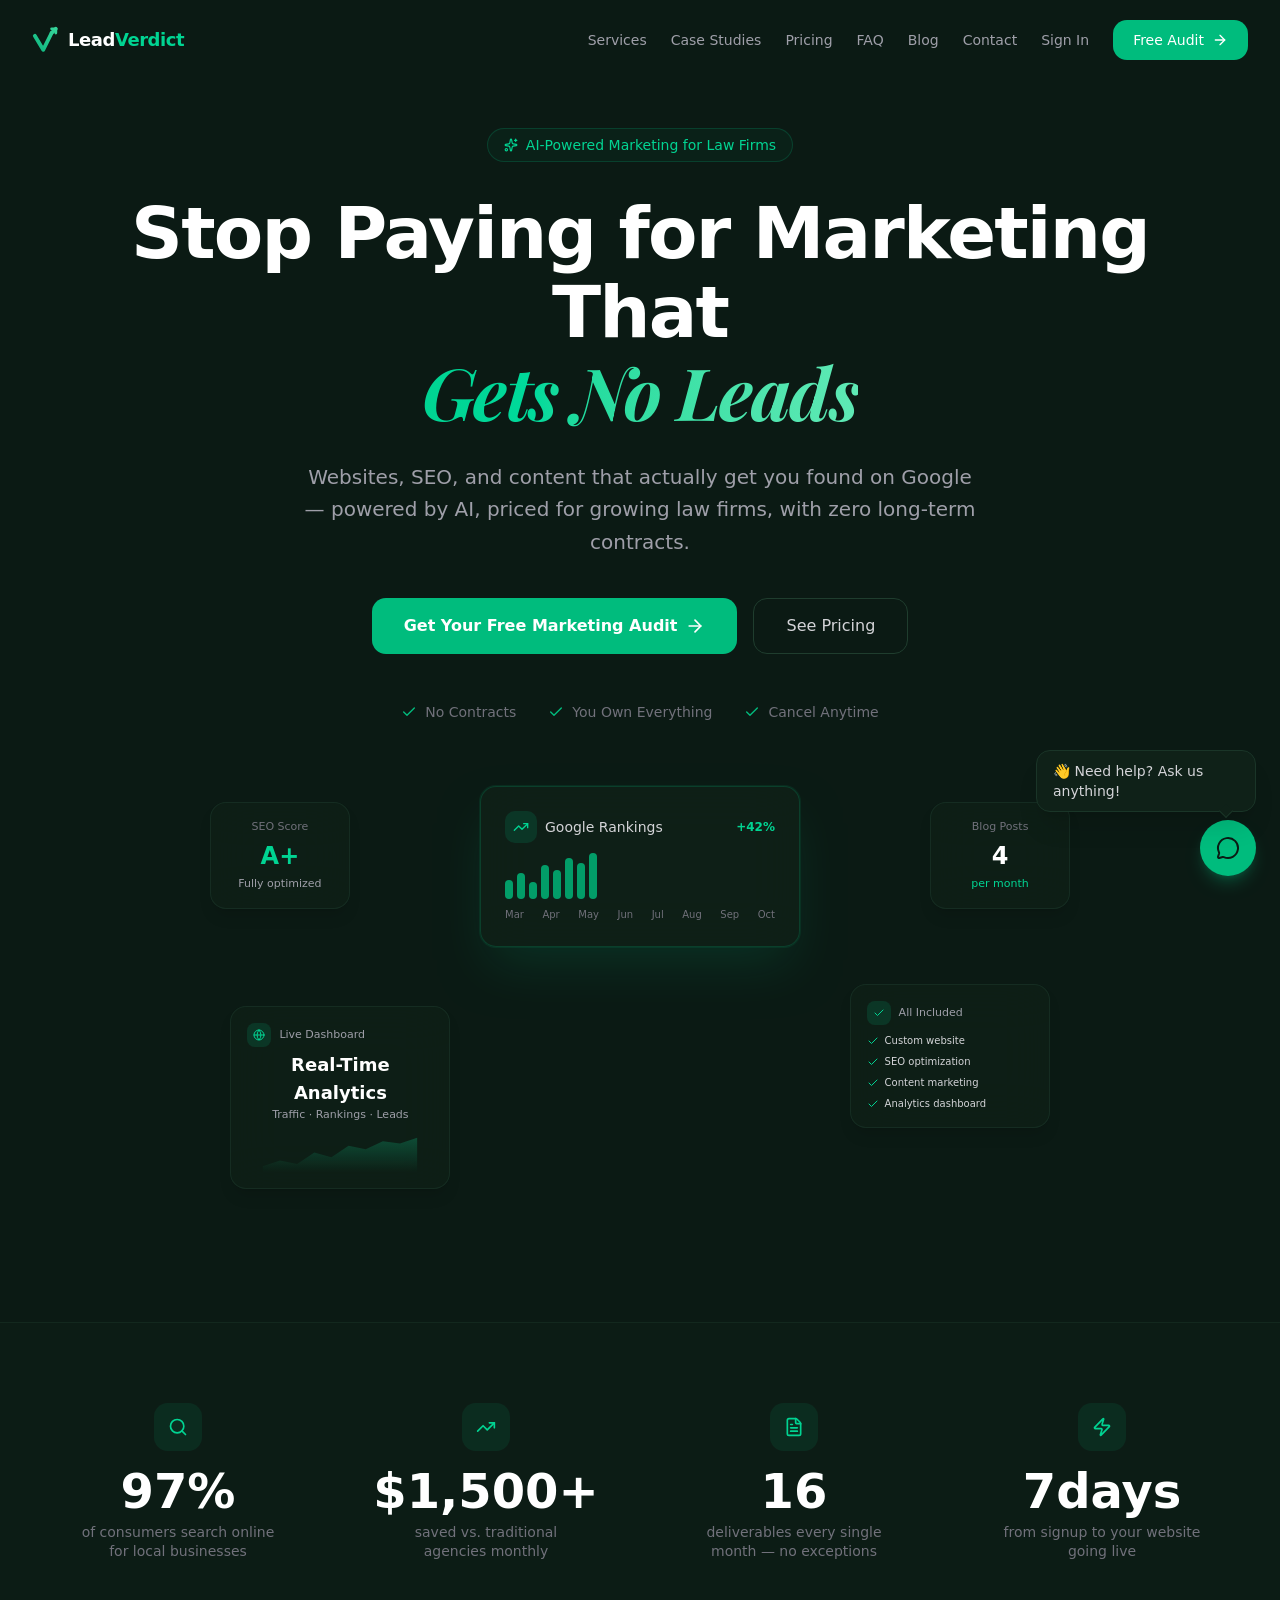
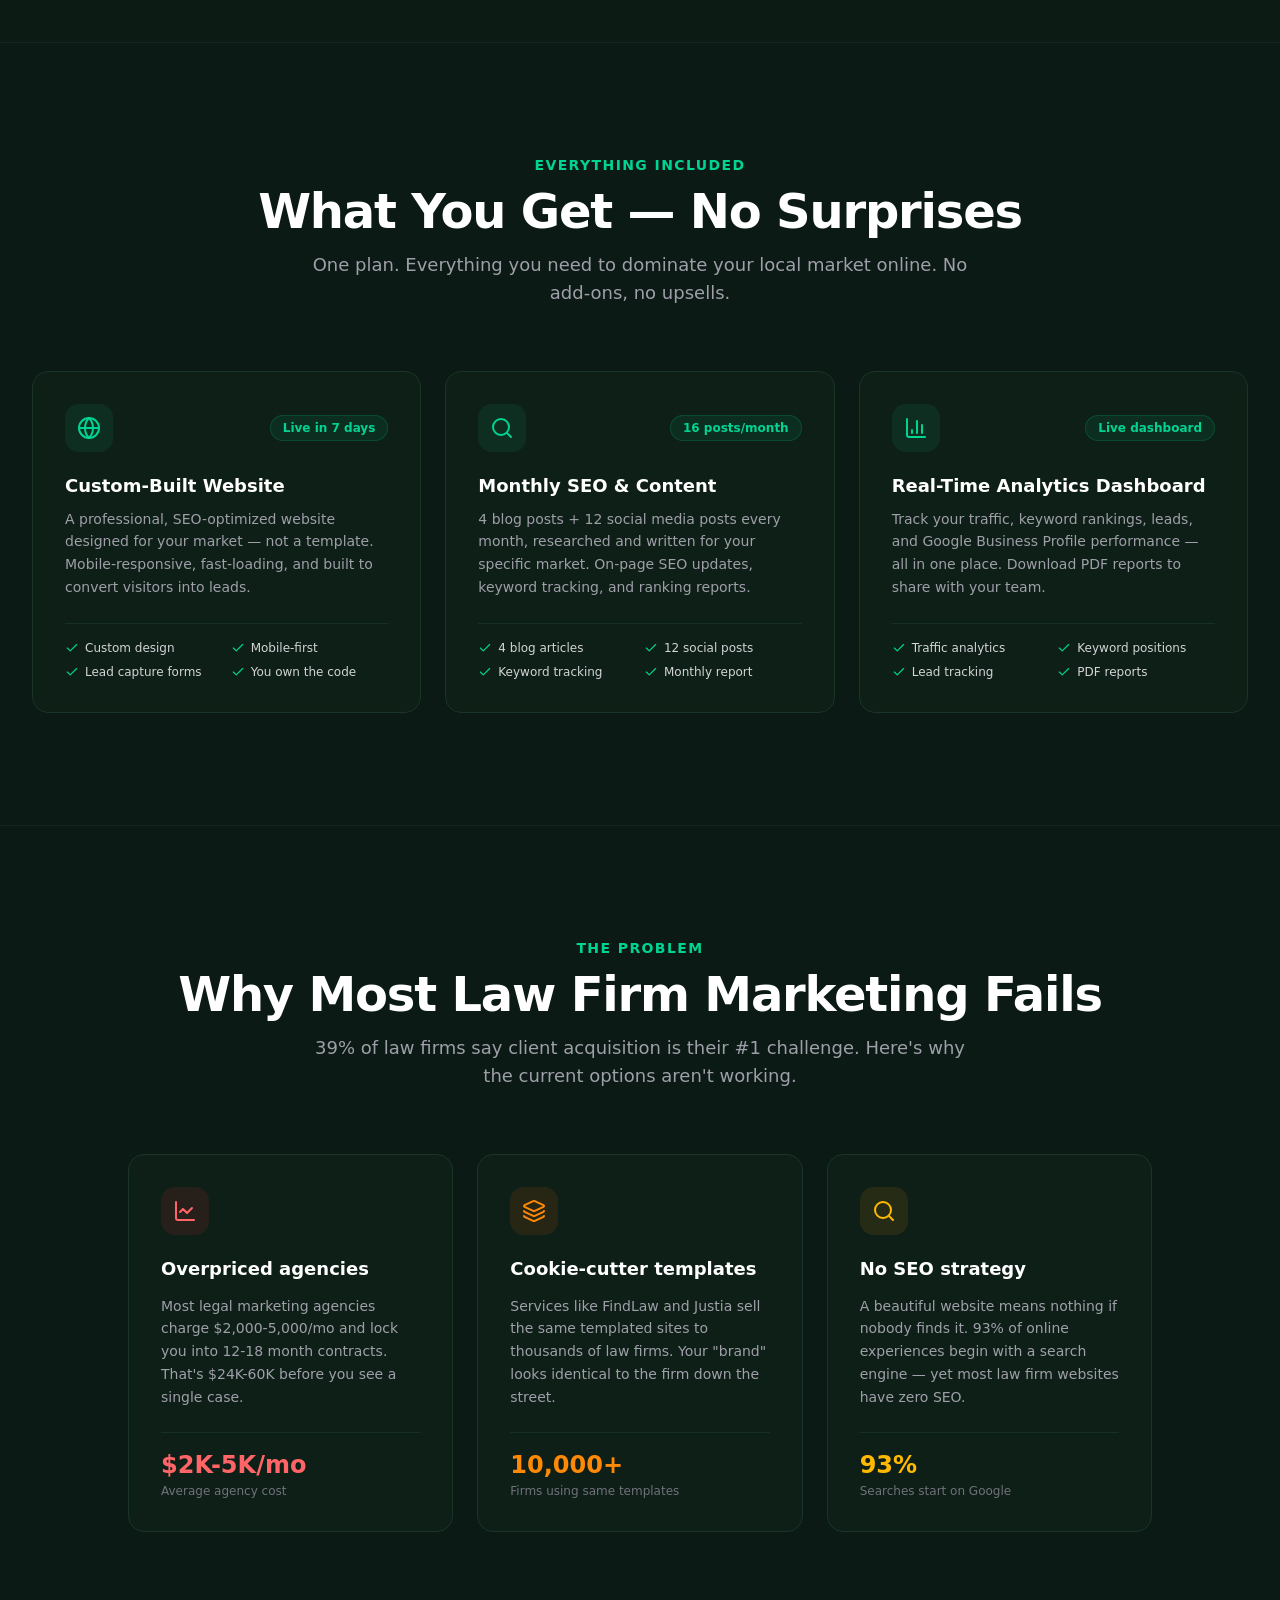
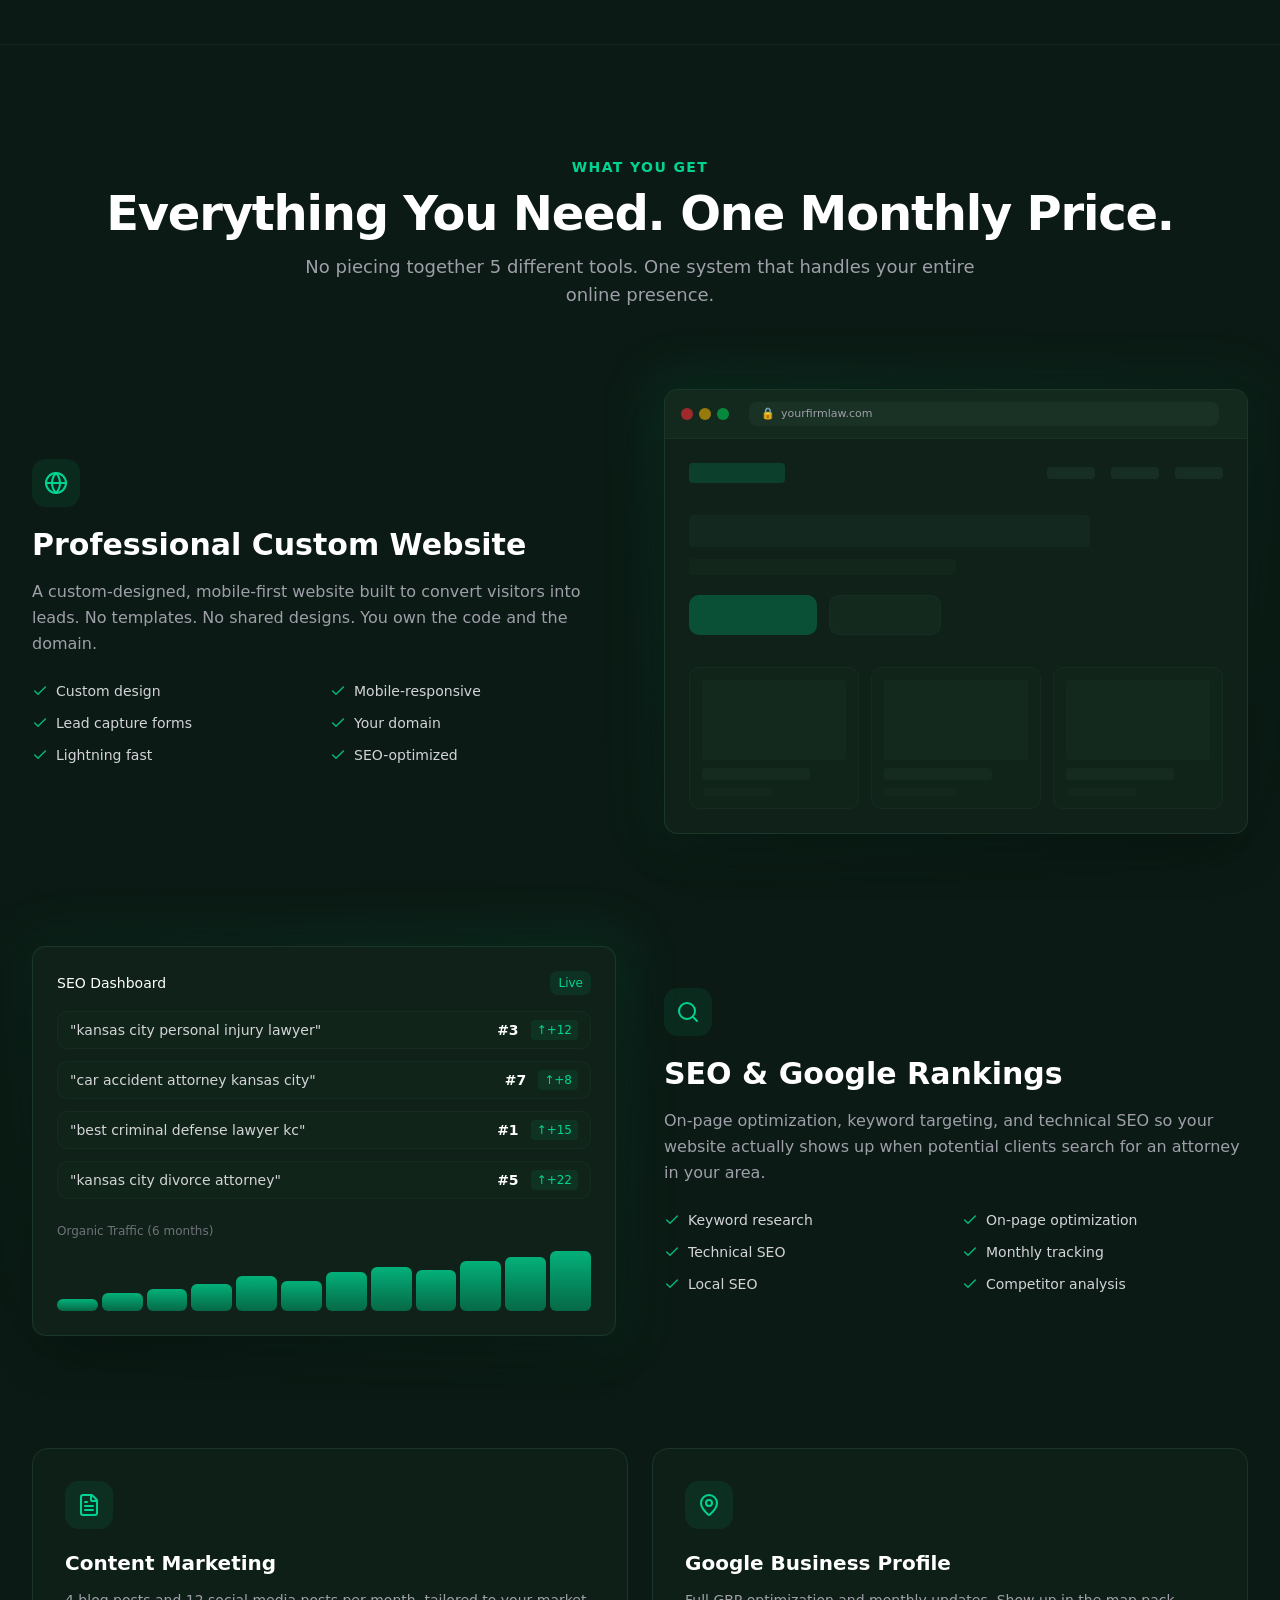
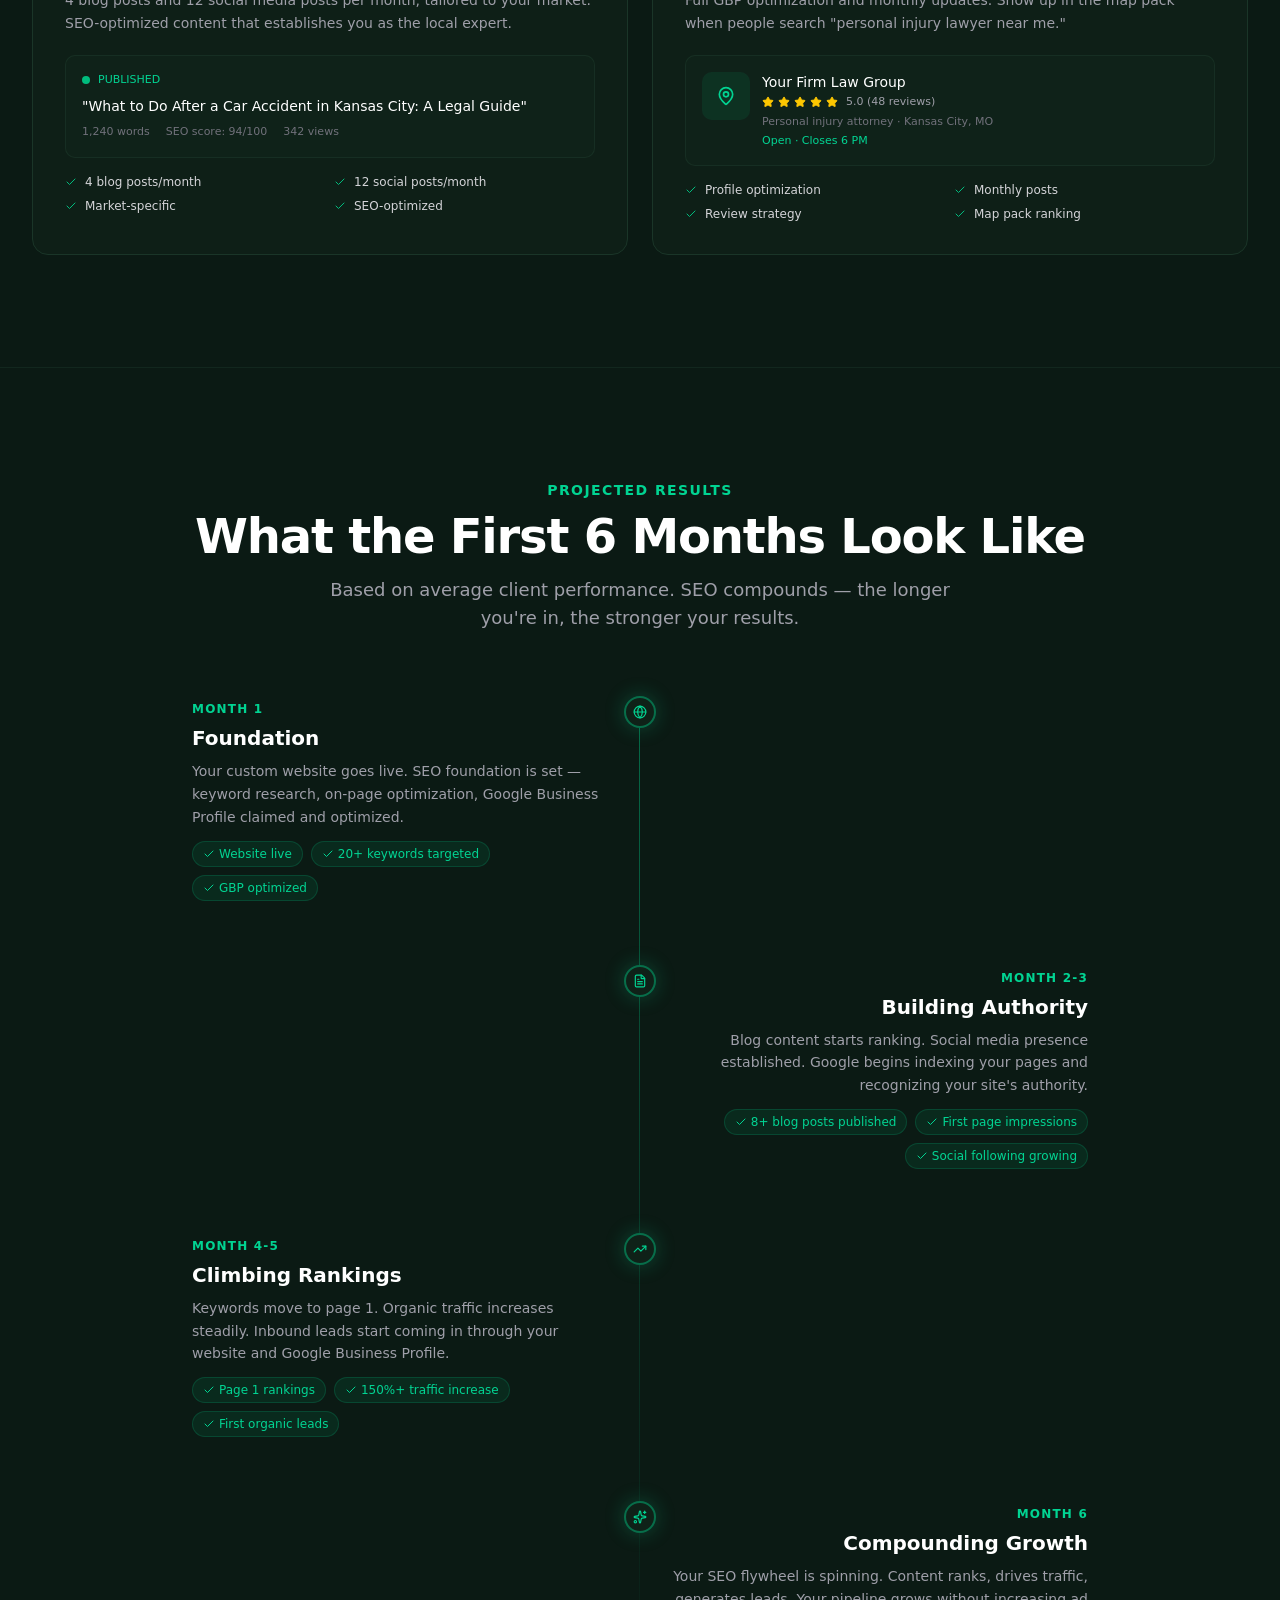
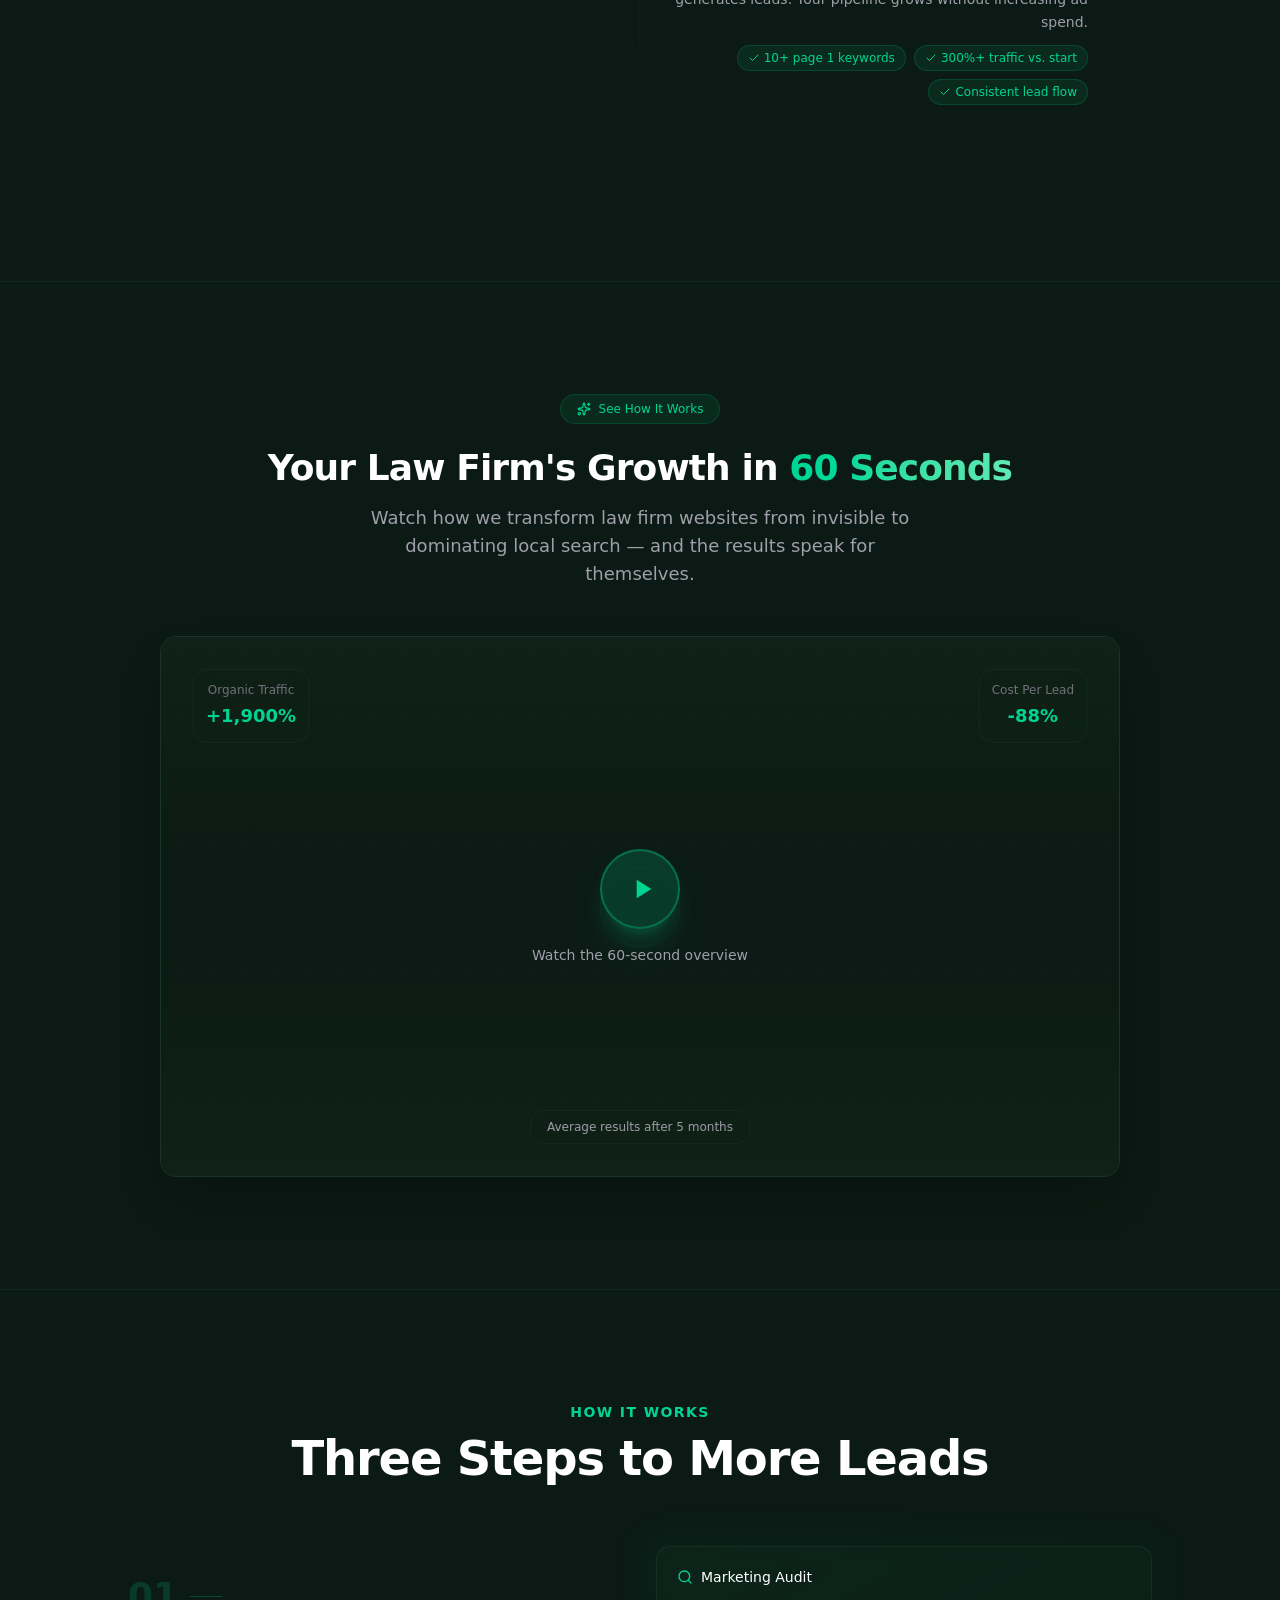
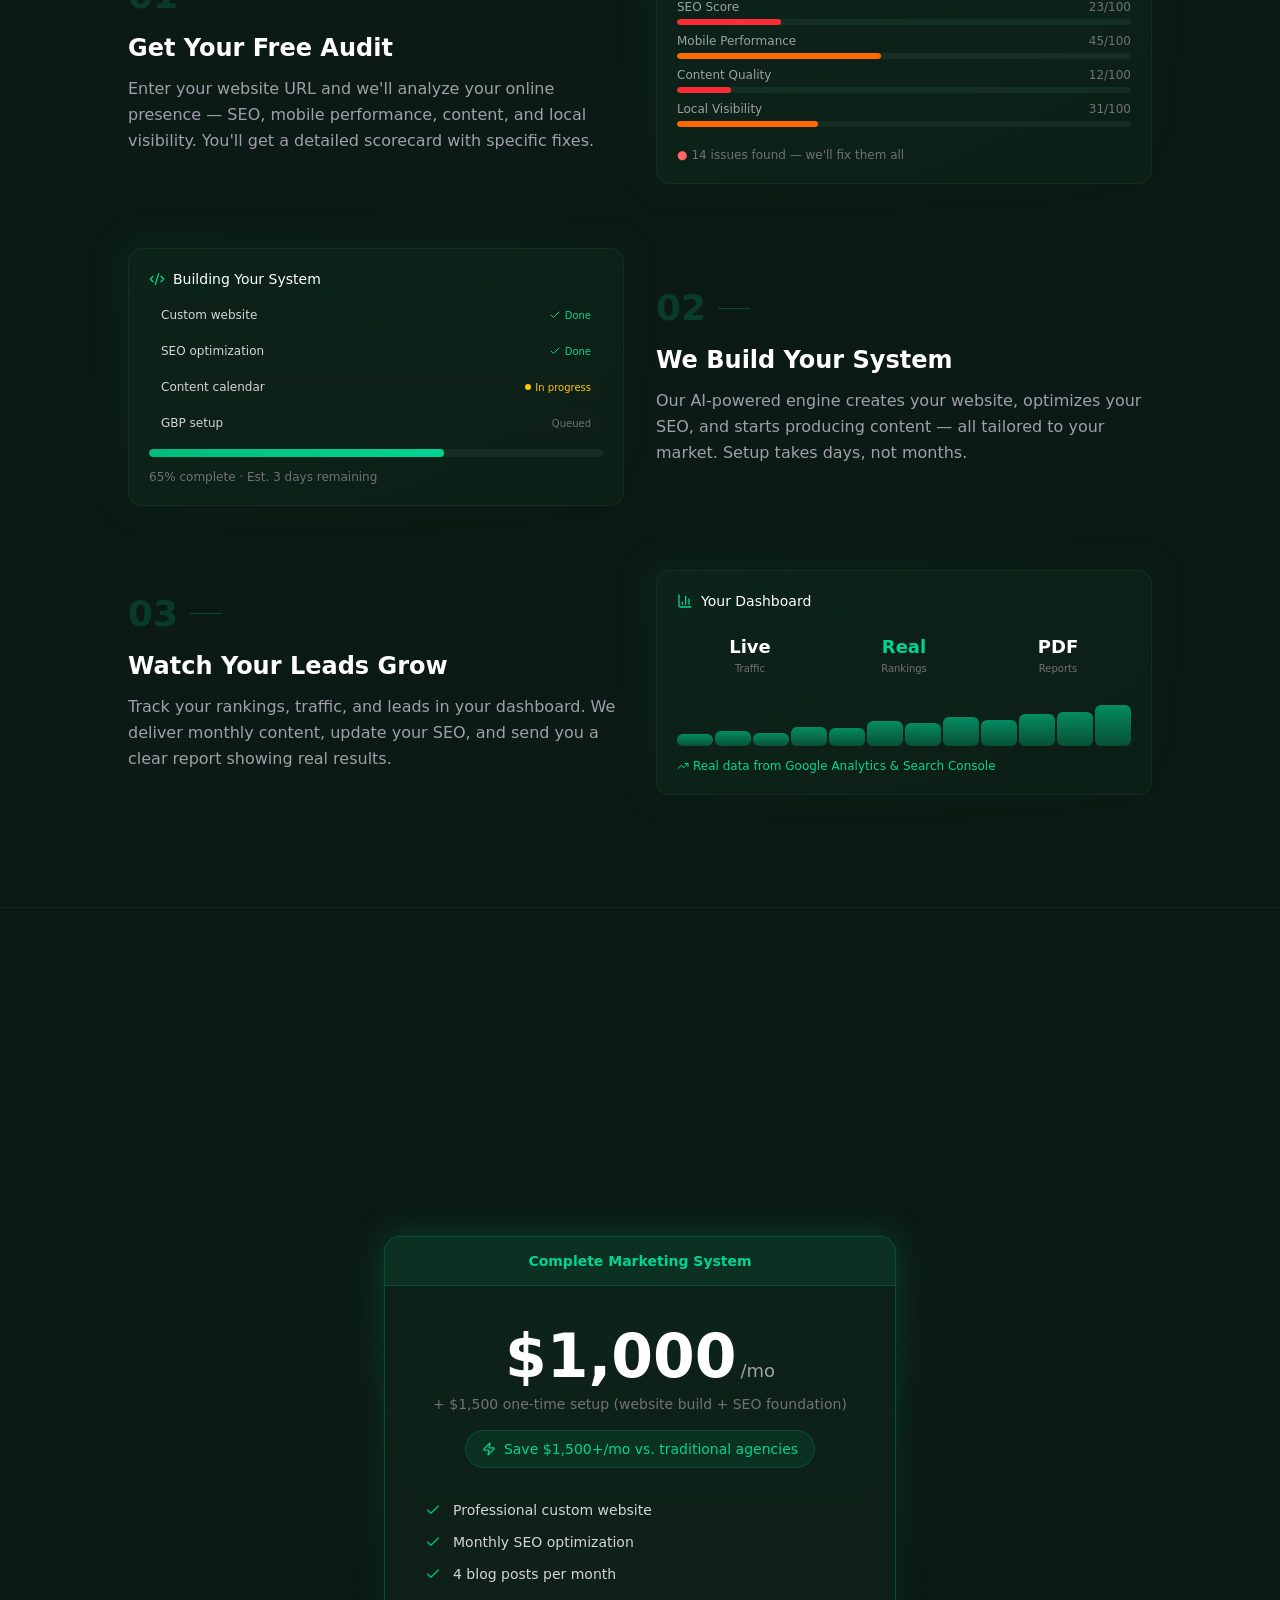
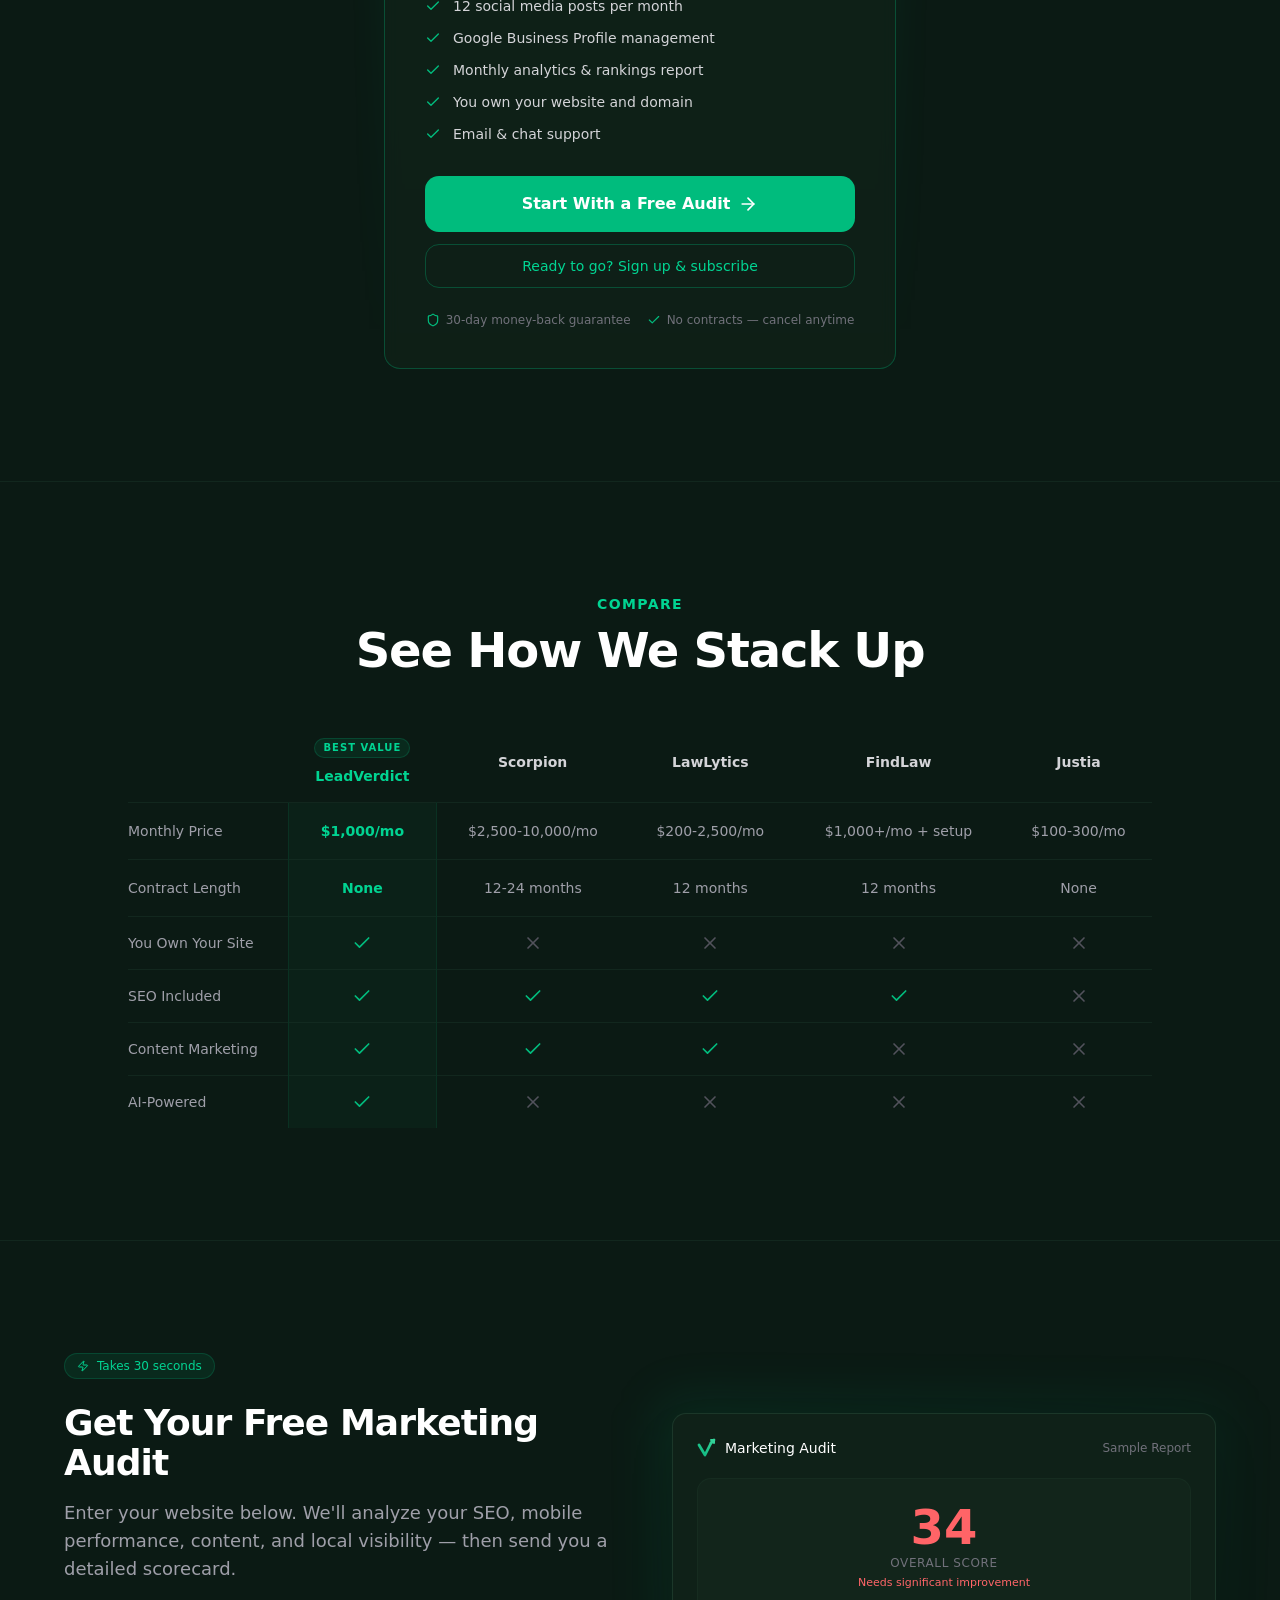
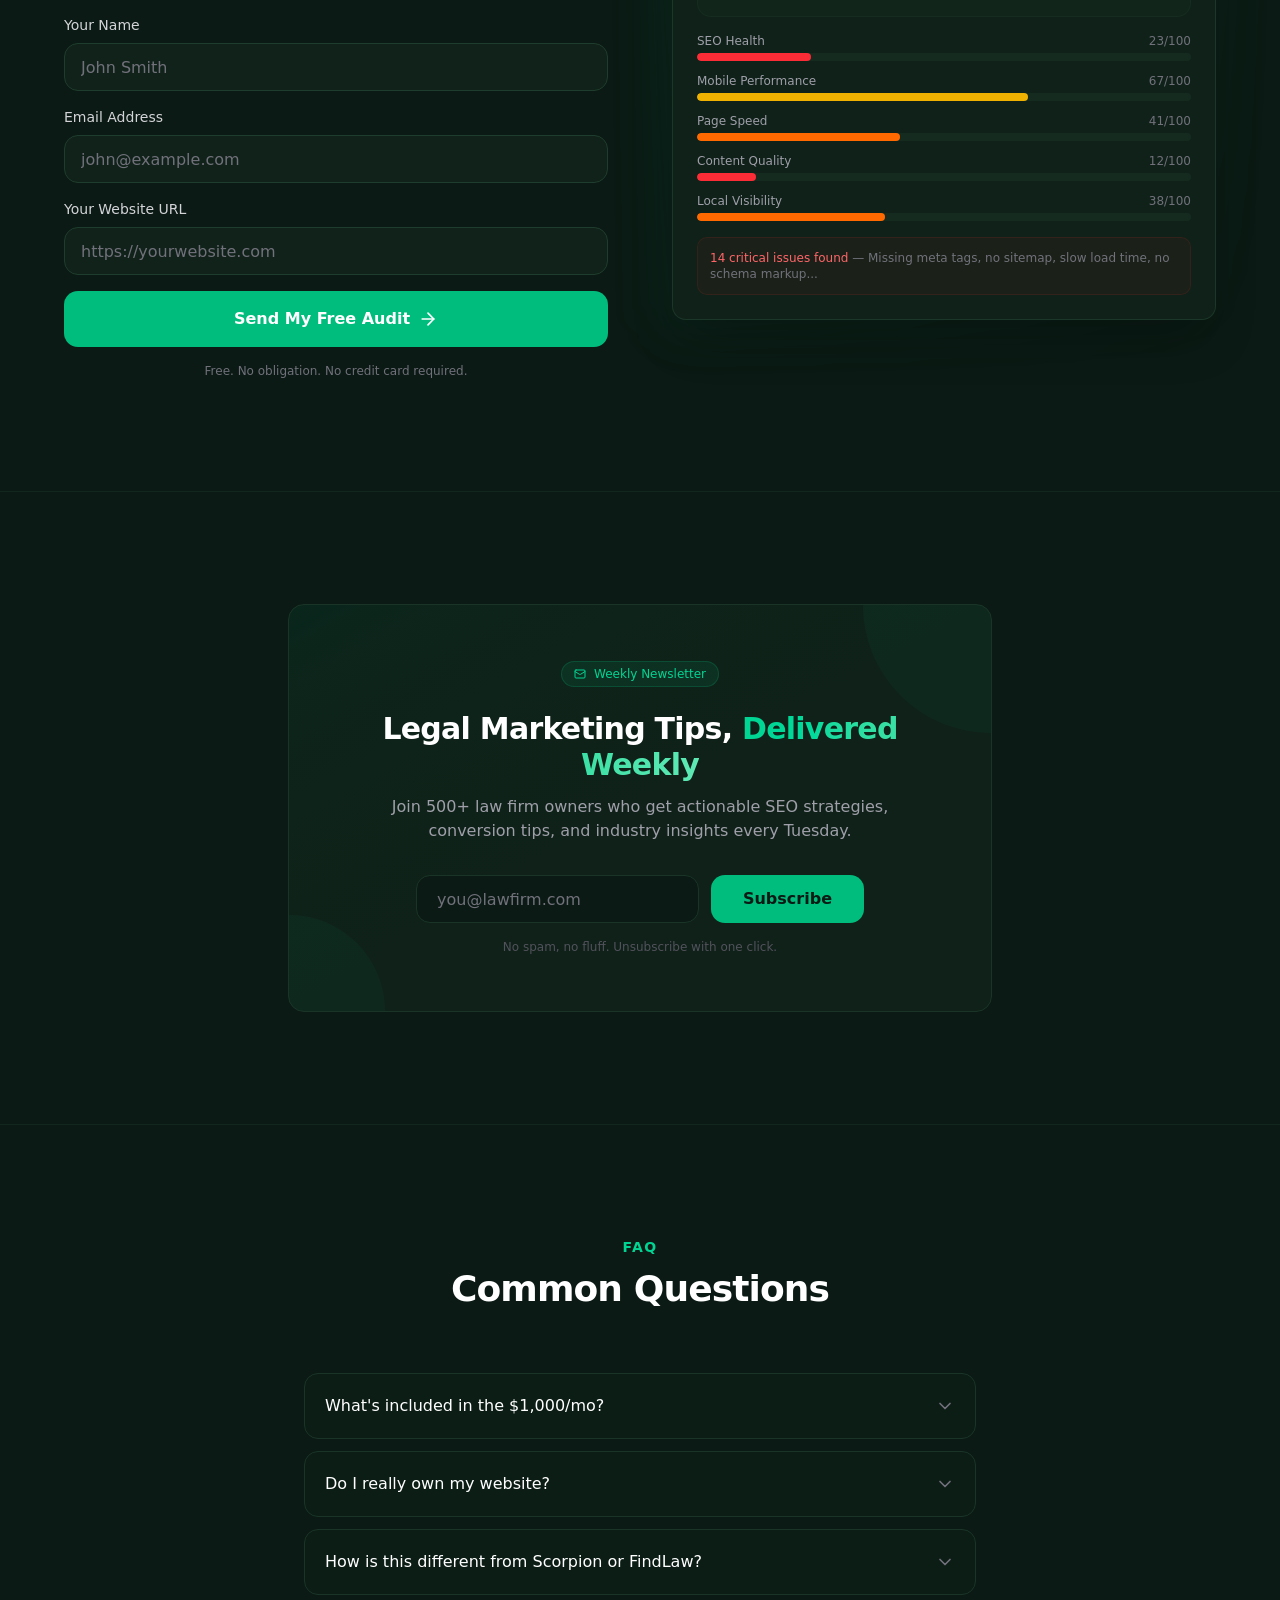
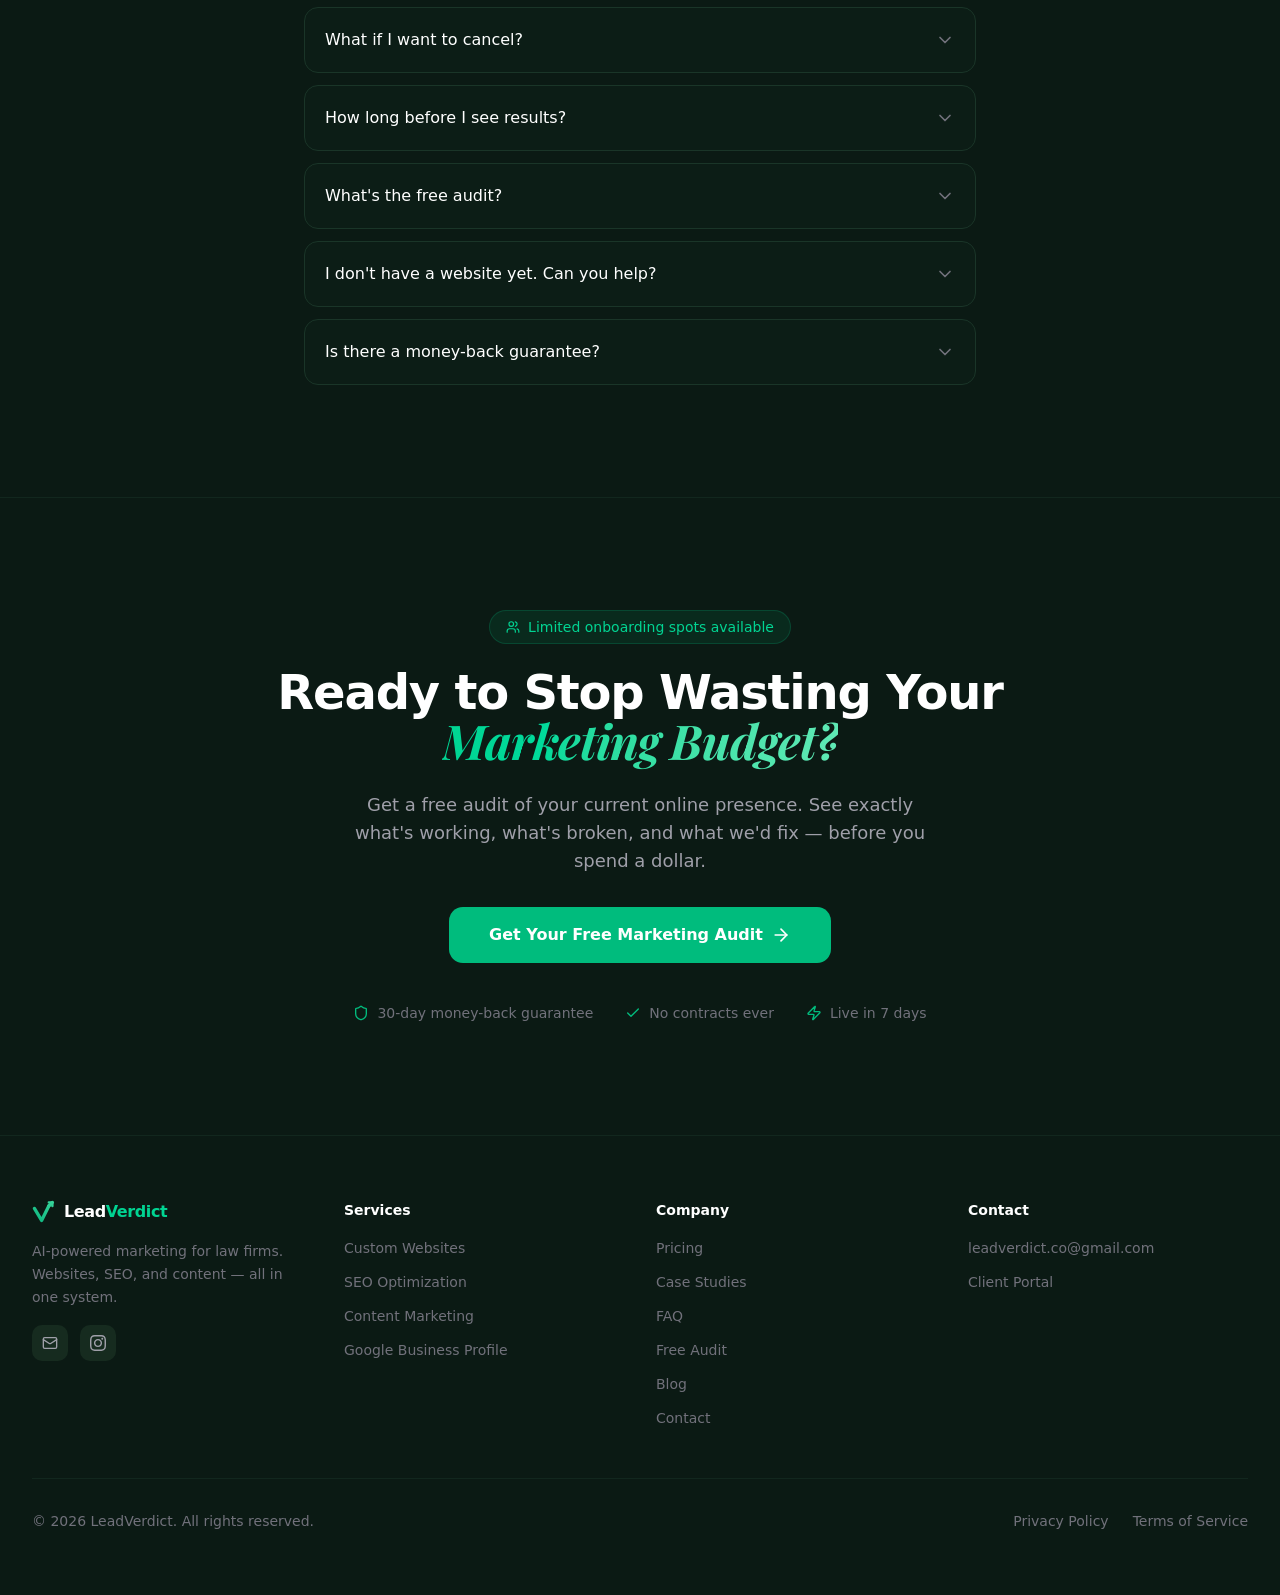
==== commit 9c83cb4b: "Fire GA4 generate_lead conversion event on successful audit-form capture" ====
--- a/index.html
+++ b/index.html
@@ -191,7 +191,7 @@
       ]
     }
     </script>
-    <script type="module" crossorigin src="/assets/index-C2cIAQHo.js"></script>
+    <script type="module" crossorigin src="/assets/index-CN7qu7Zj.js"></script>
     <link rel="stylesheet" crossorigin href="/assets/index-B5qsrmLk.css">
   </head>
   <body>
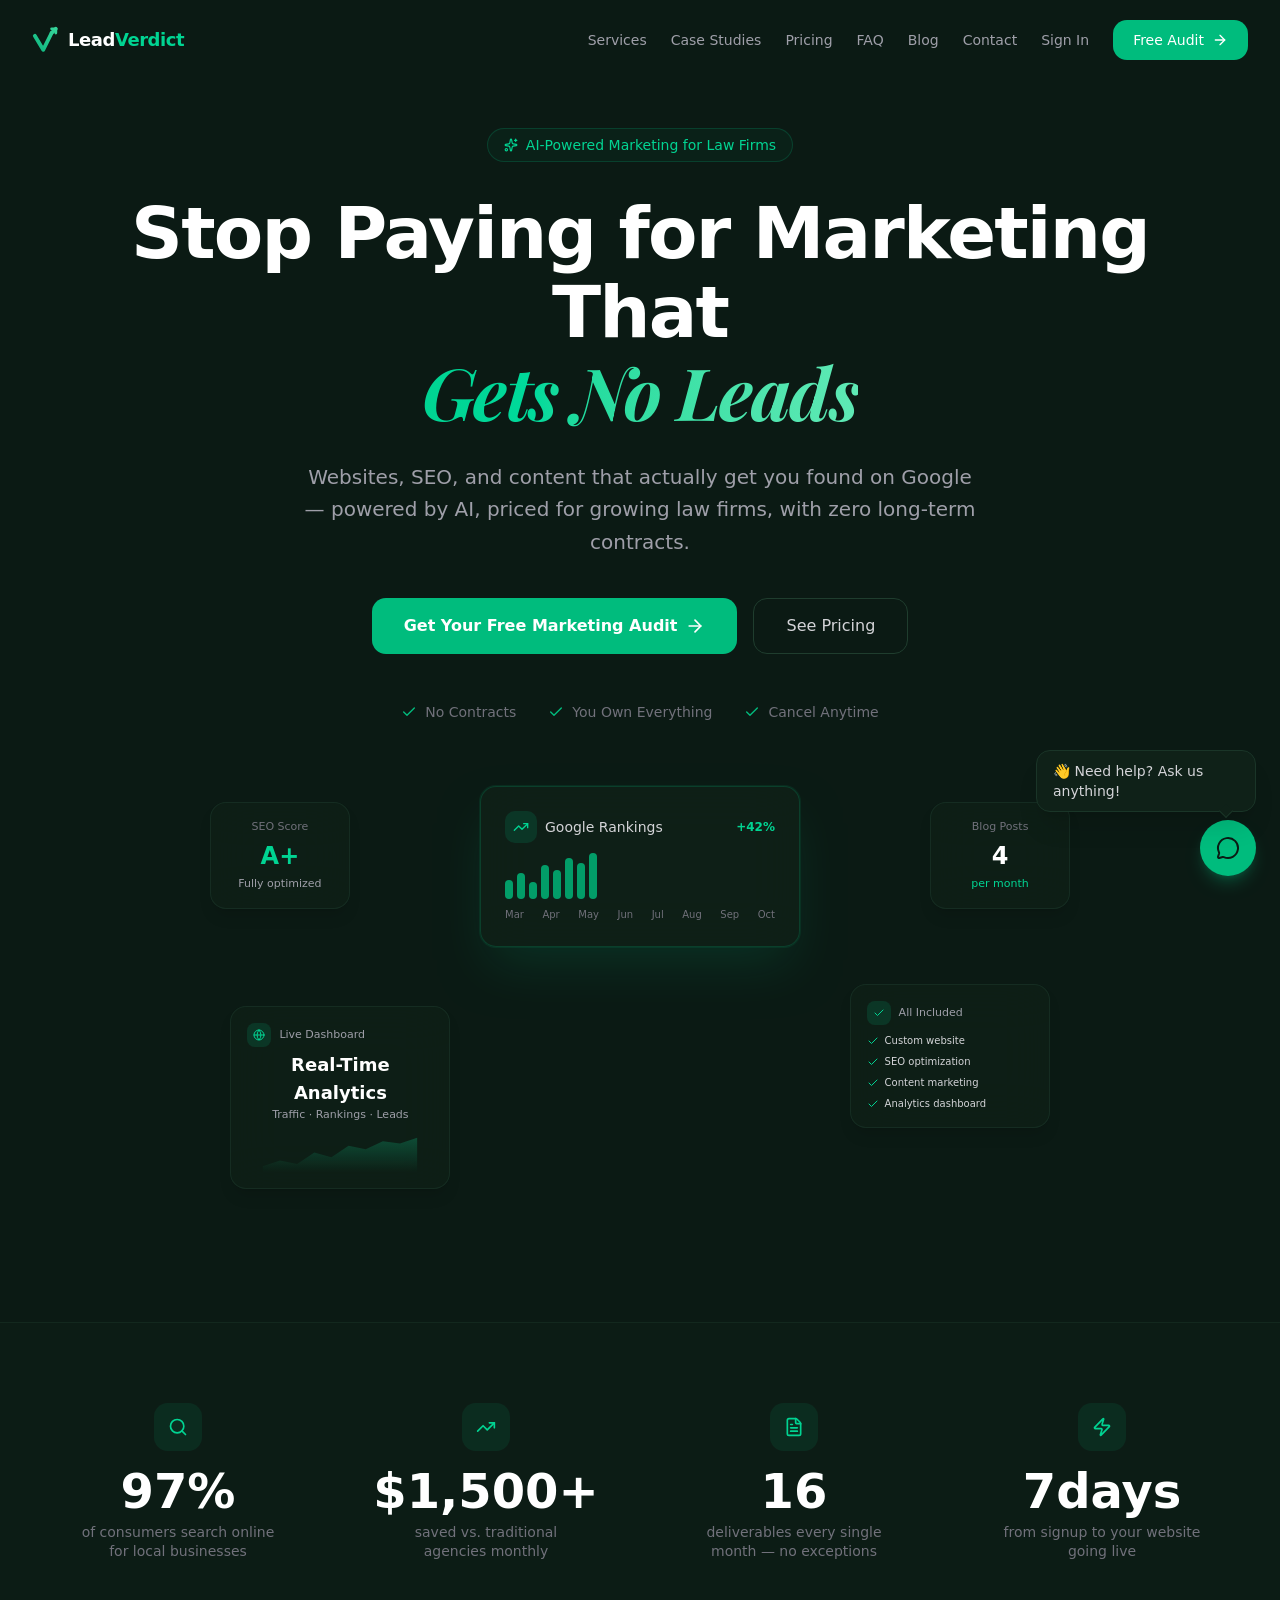
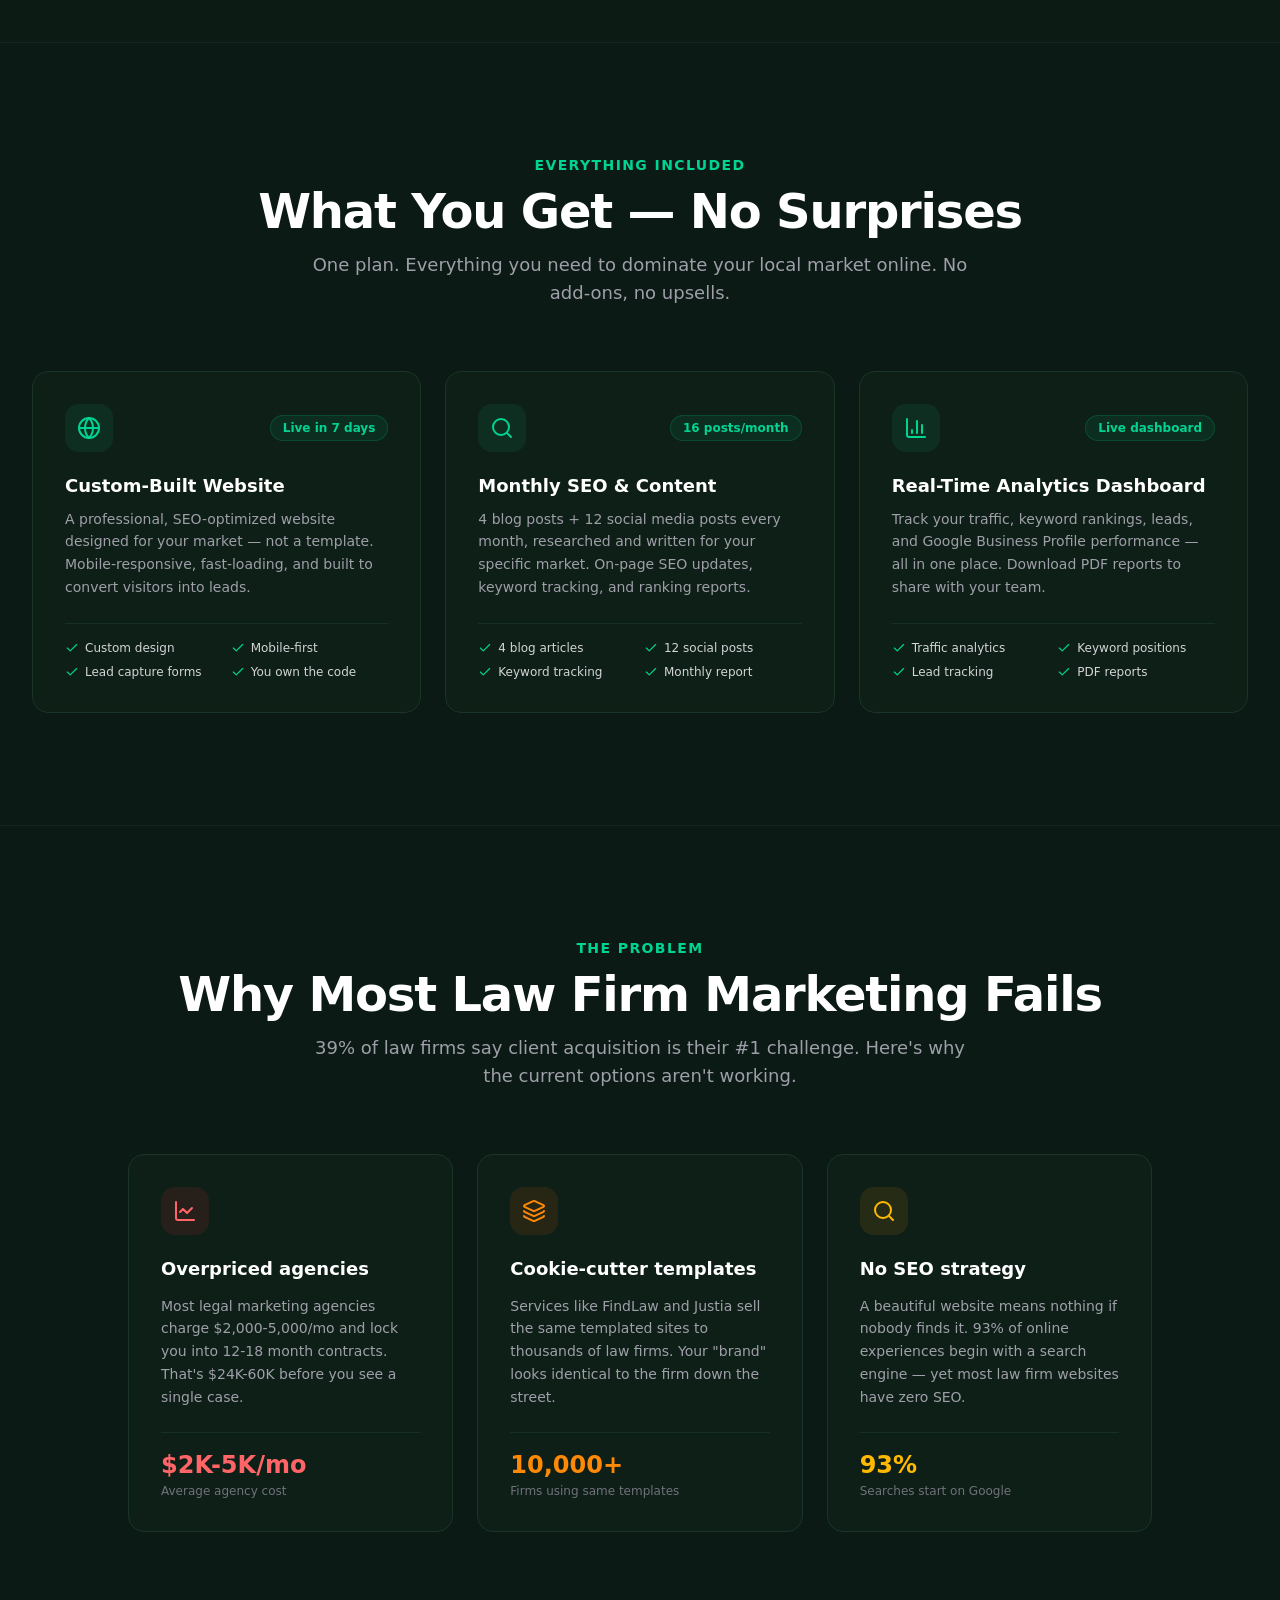
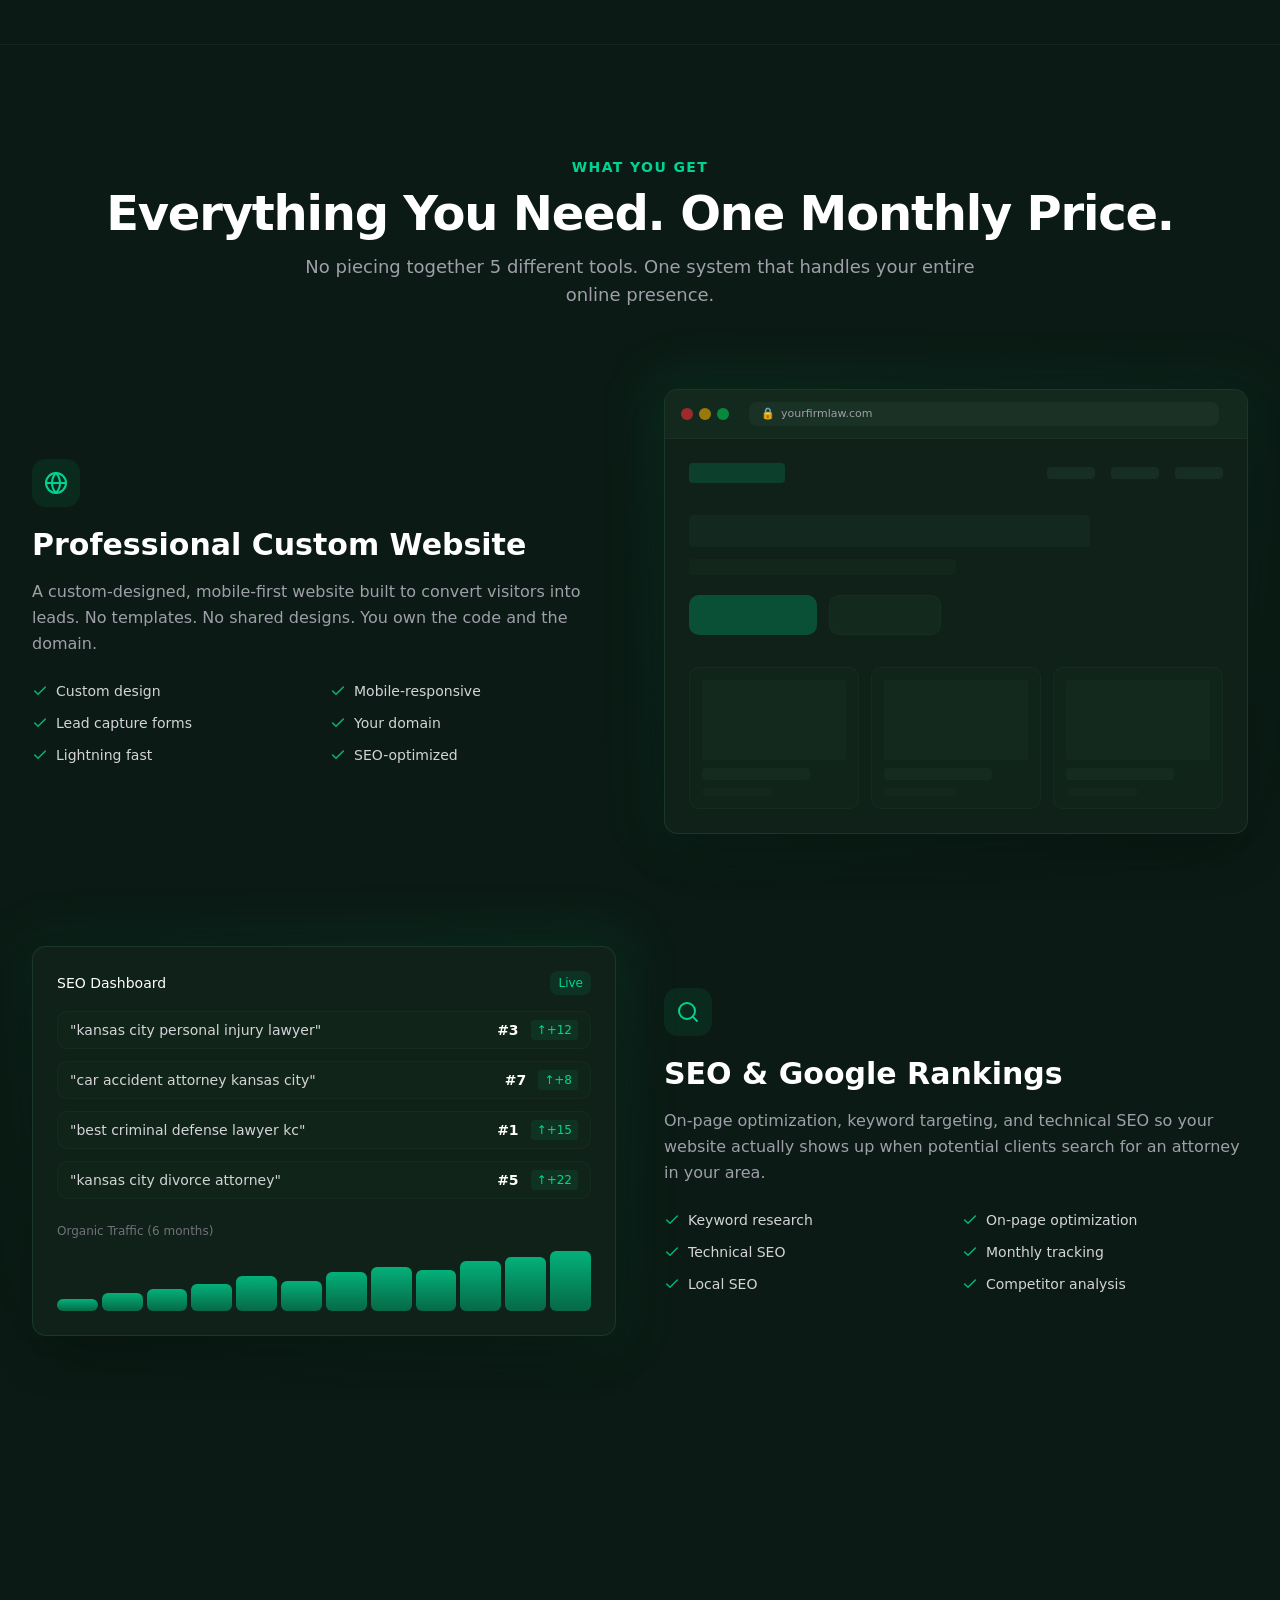
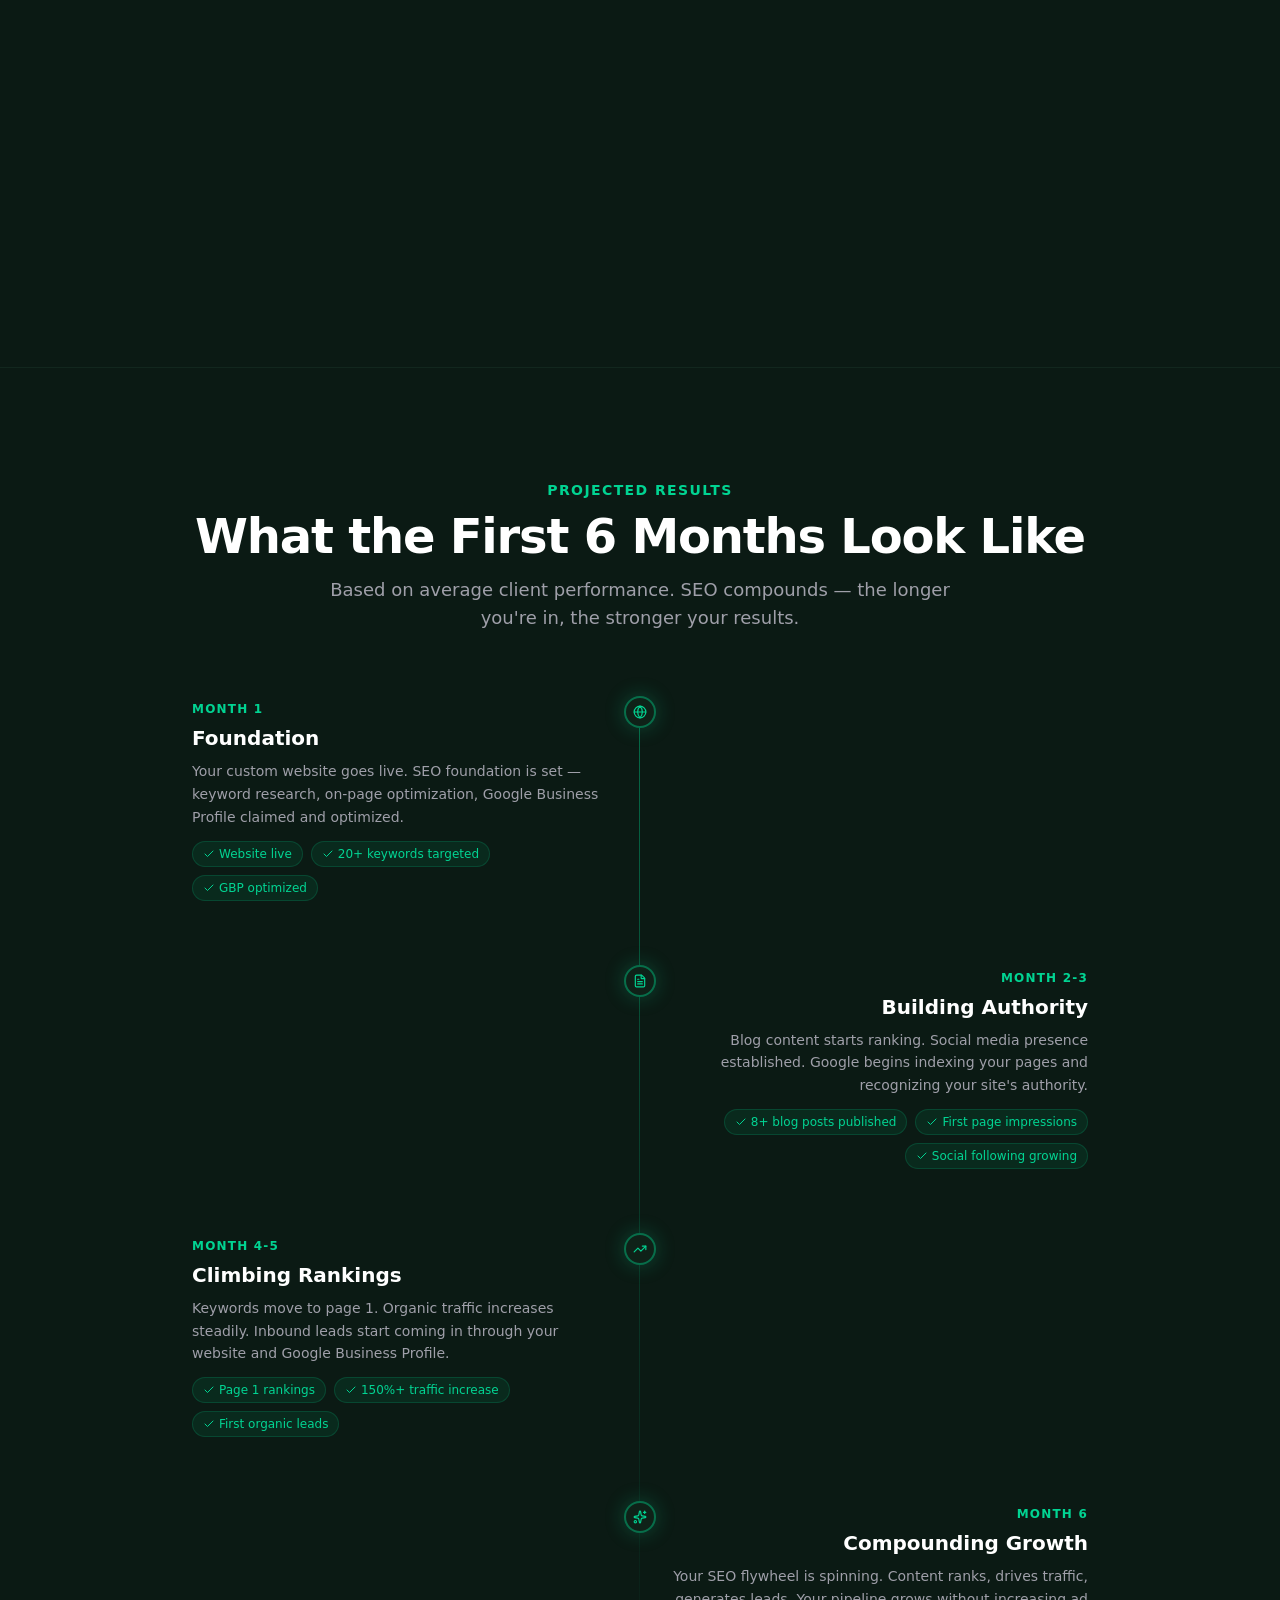
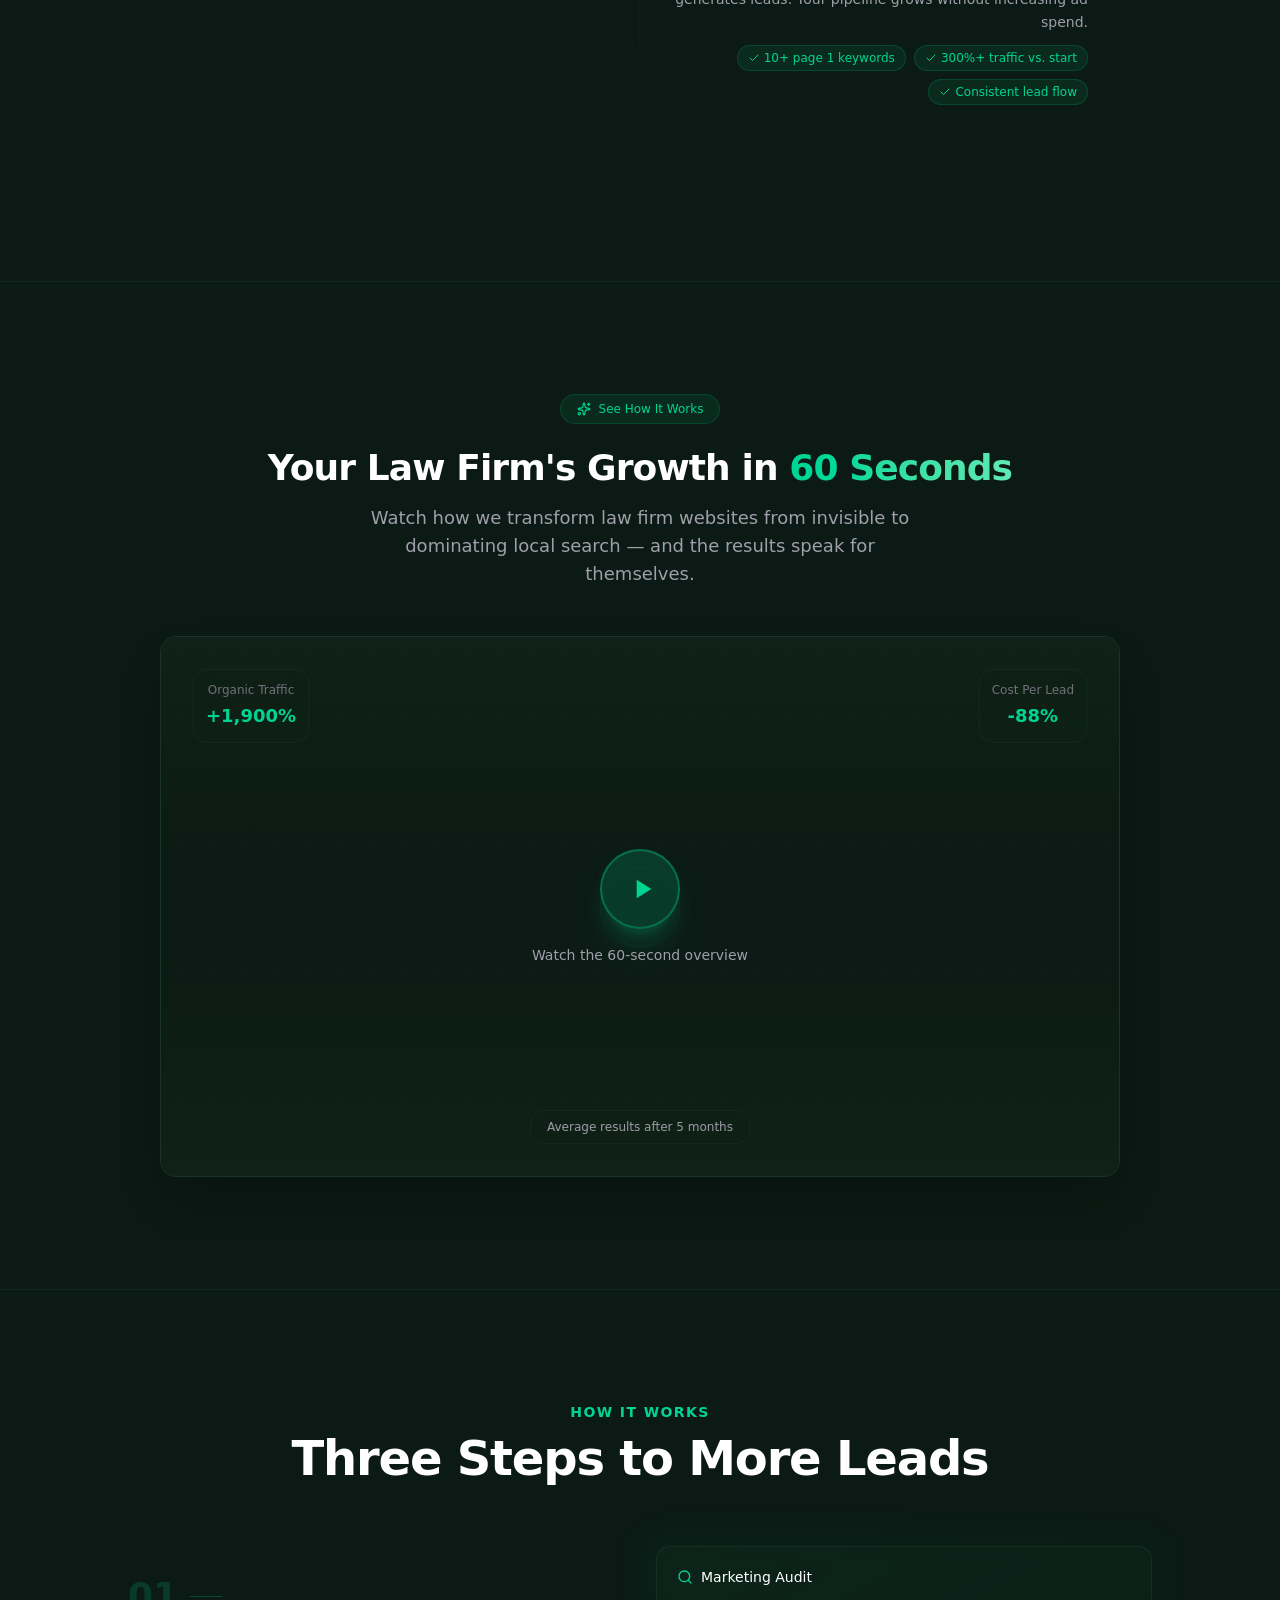
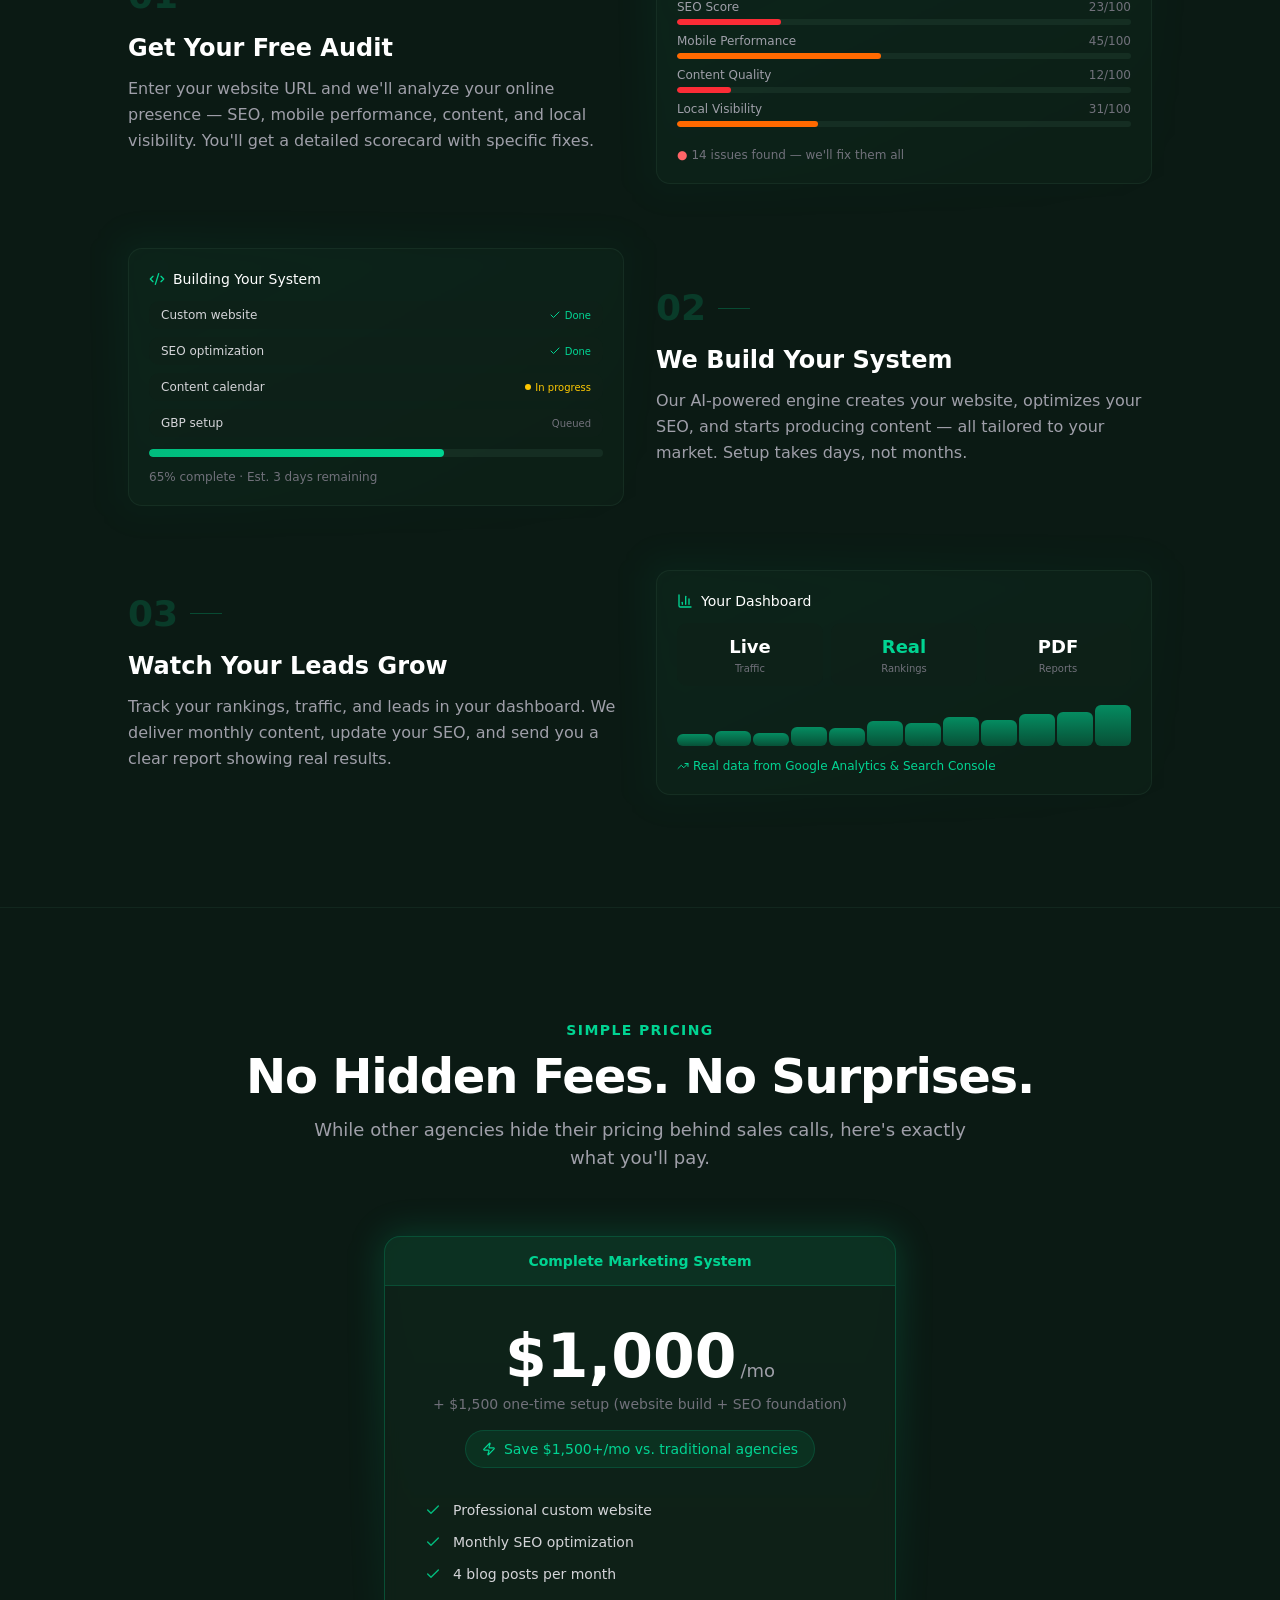
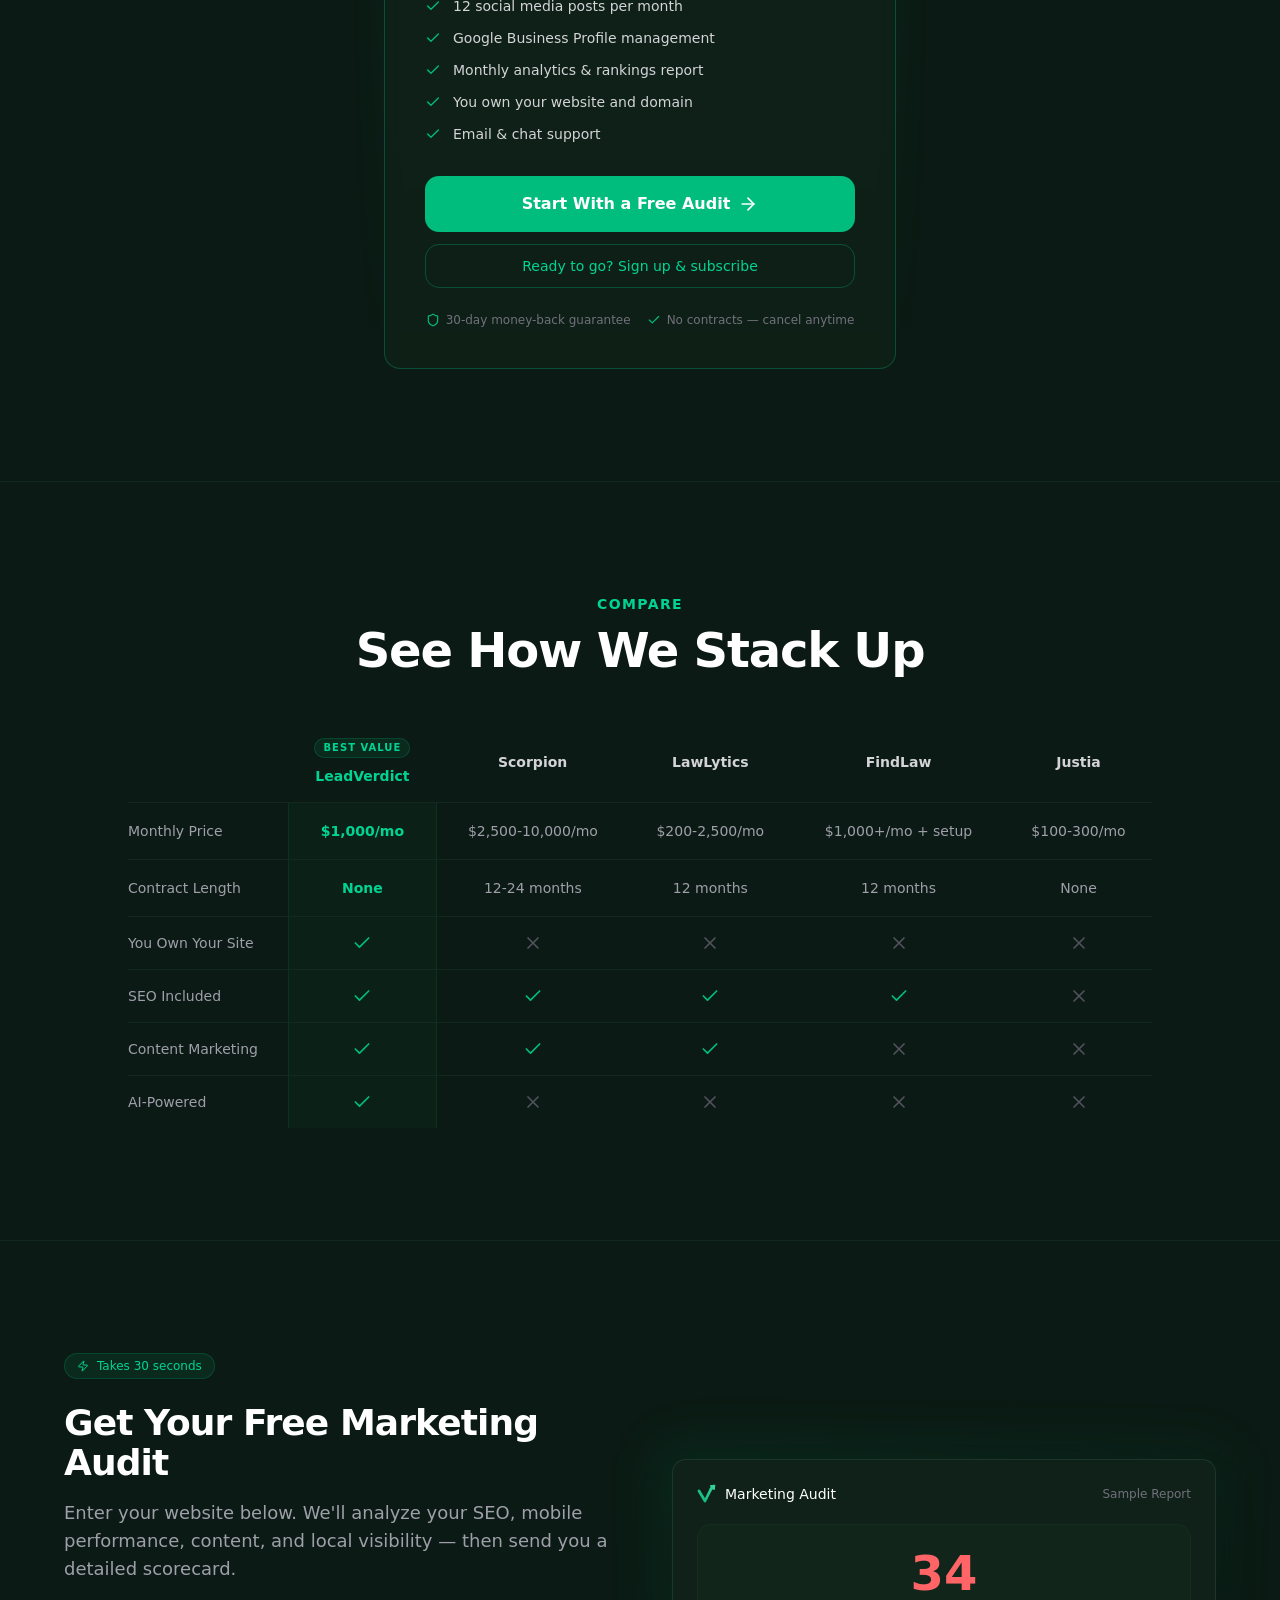
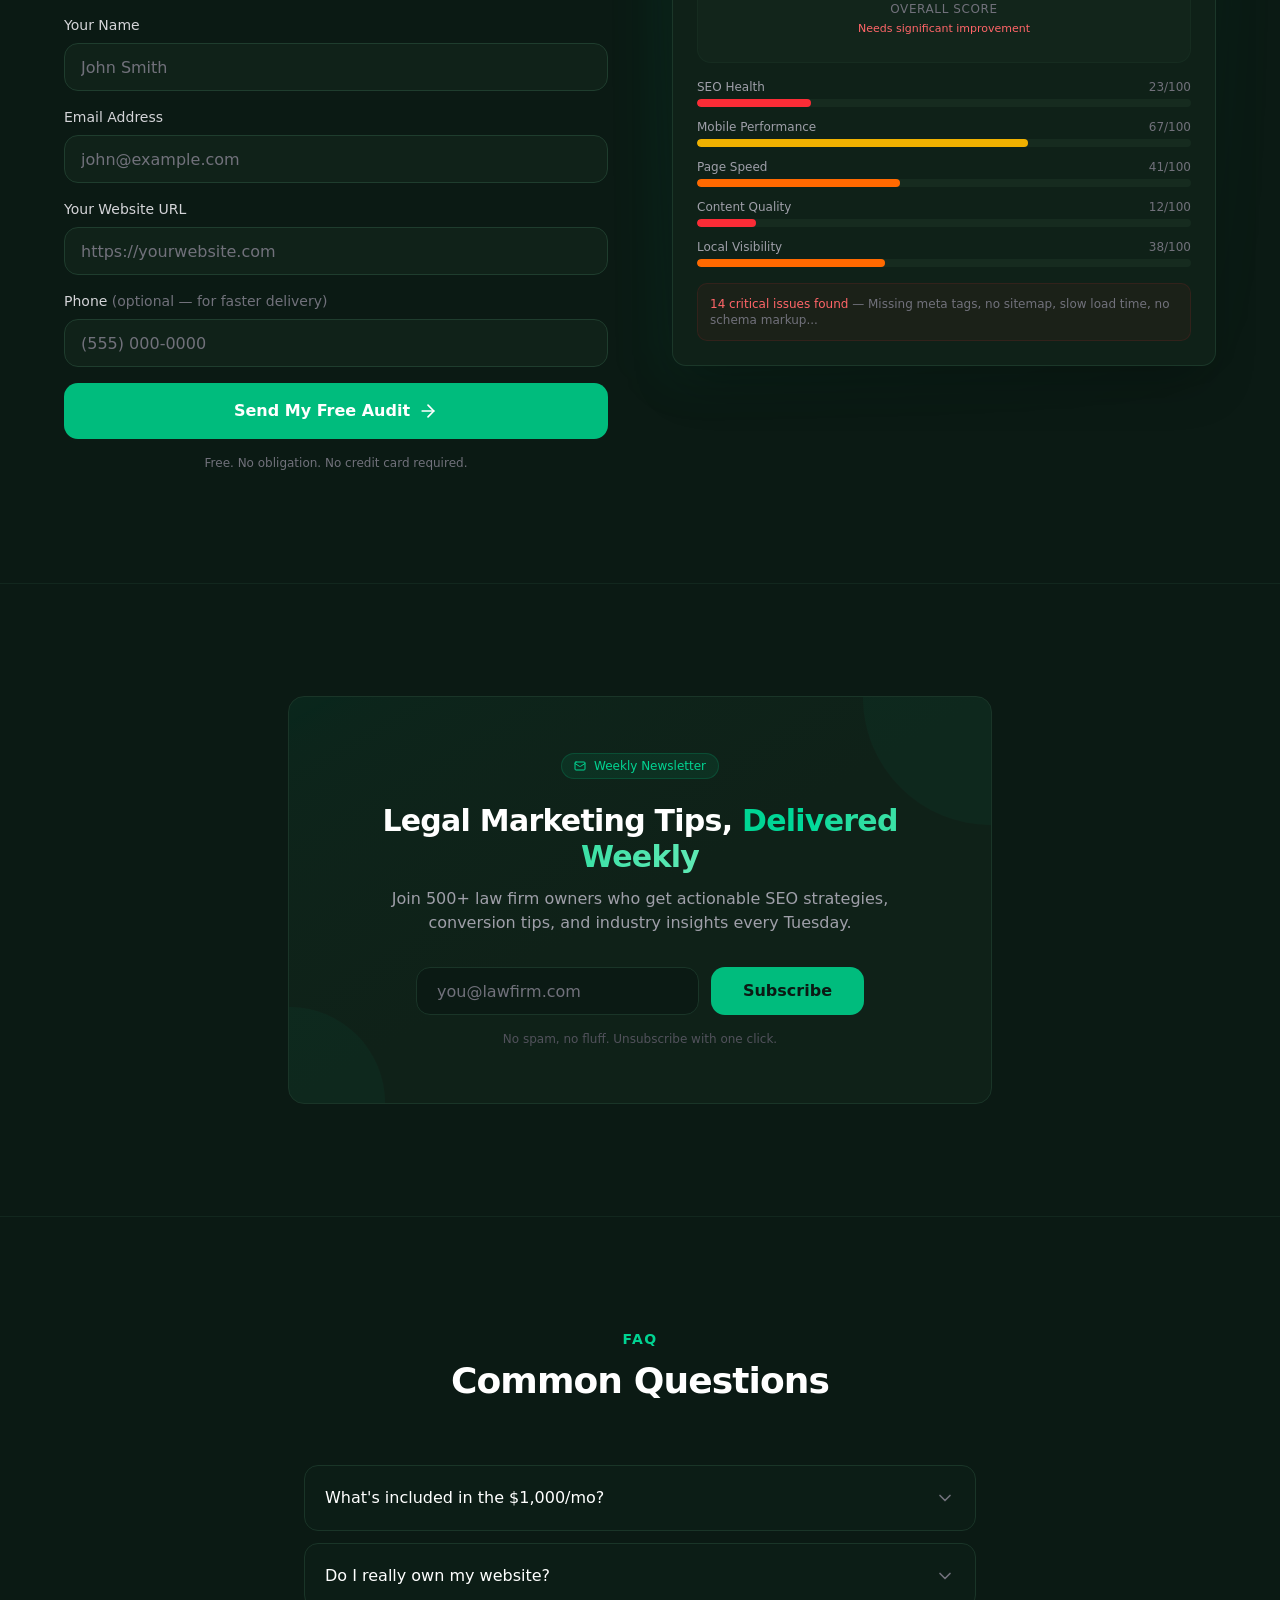
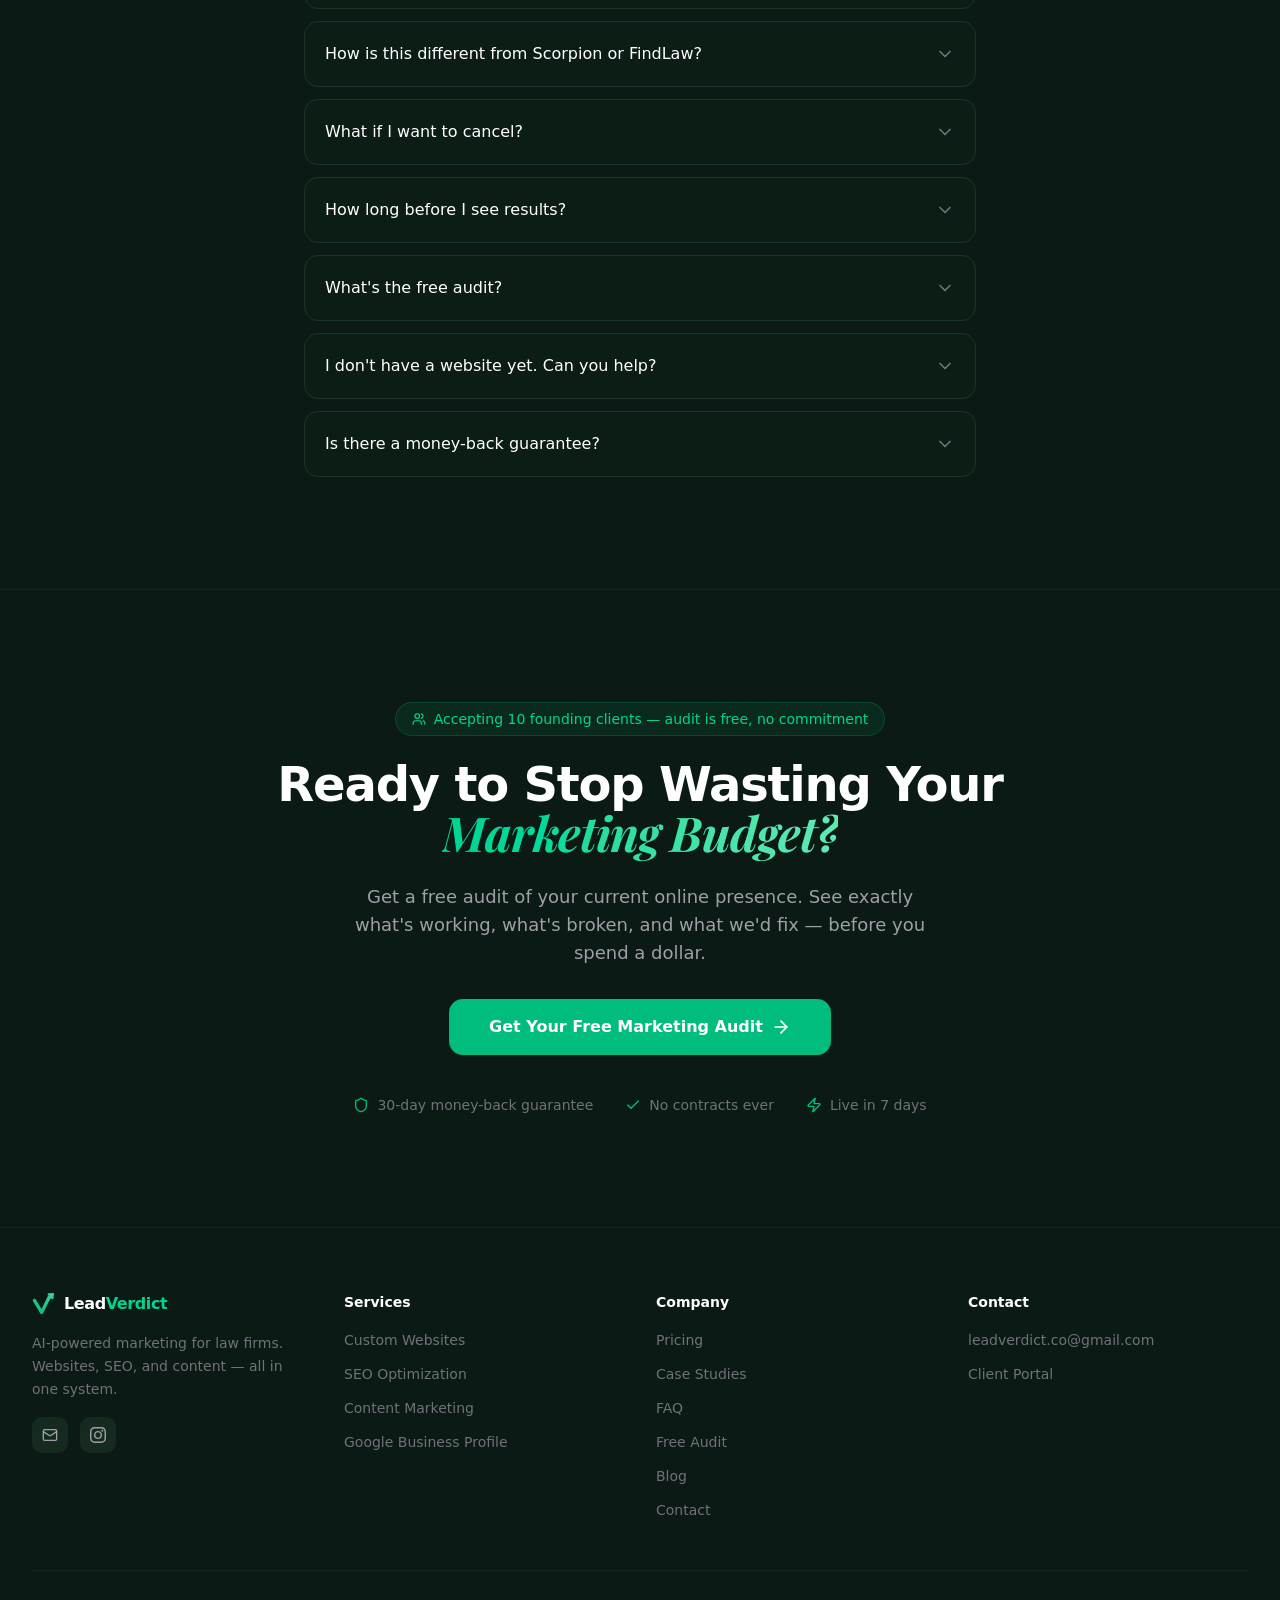
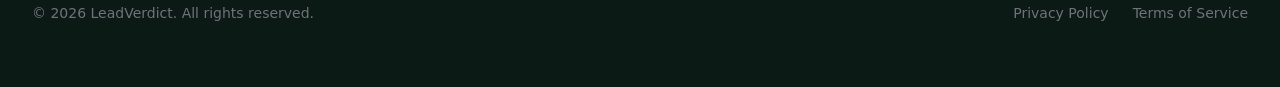
==== commit 608198a3: "deploy: phone field + GA4 event on landing form; specific urgency badge" ====
--- a/index.html
+++ b/index.html
@@ -191,7 +191,7 @@
       ]
     }
     </script>
-    <script type="module" crossorigin src="/assets/index-CN7qu7Zj.js"></script>
+    <script type="module" crossorigin src="/assets/index-Dmyeo06Y.js"></script>
     <link rel="stylesheet" crossorigin href="/assets/index-B5qsrmLk.css">
   </head>
   <body>
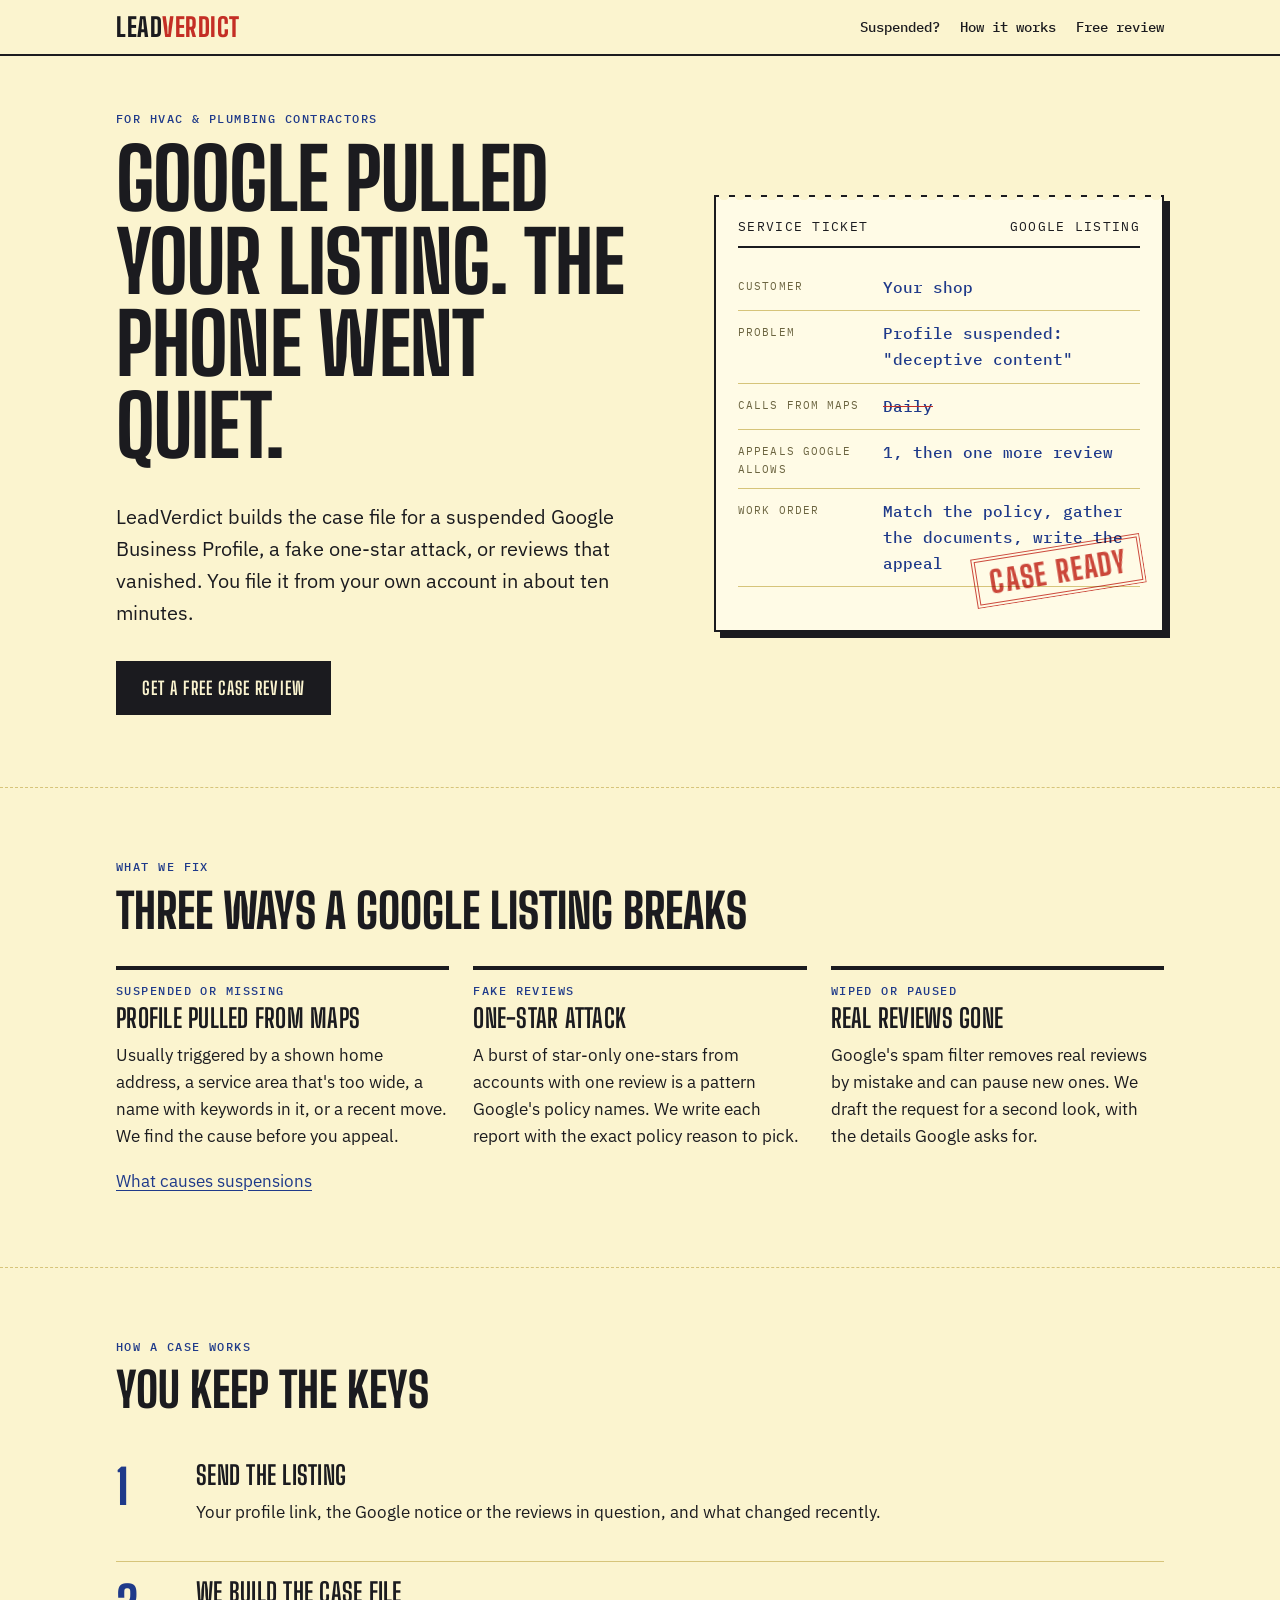
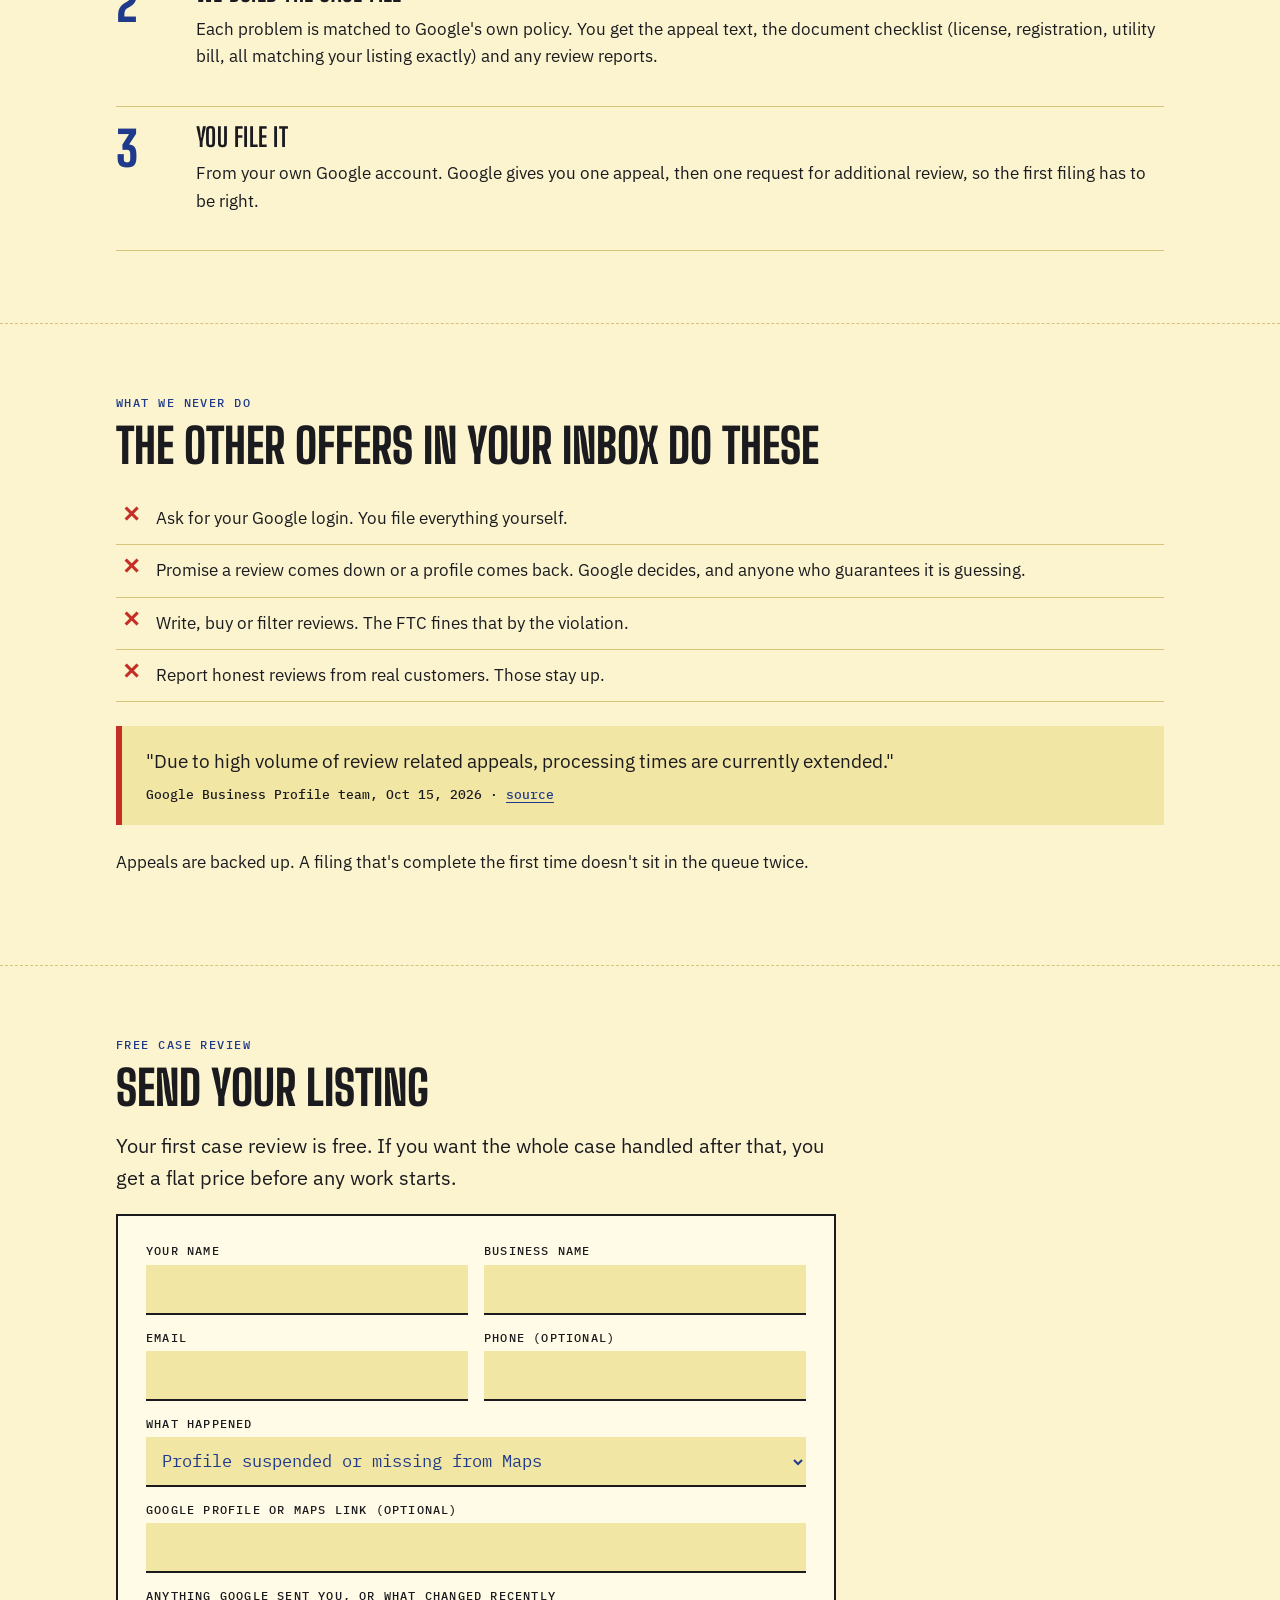
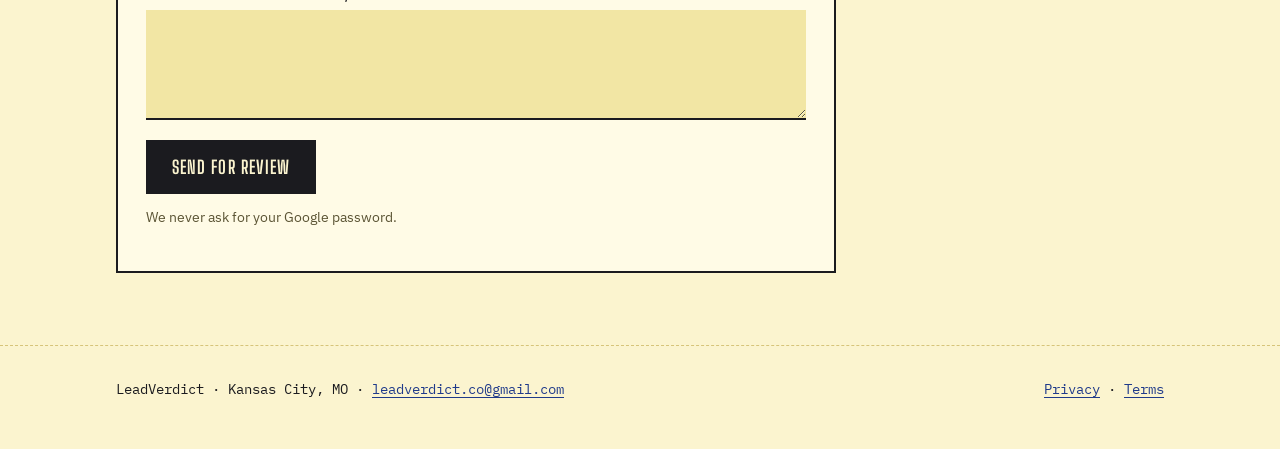
==== commit 69133b74: "Rebuild site for HVAC & plumbing contractors in plain HTML - New contractor homepage and /google-bus" ====
--- a/index.html
+++ b/index.html
@@ -1,200 +1,159 @@
 <!doctype html>
 <html lang="en">
-  <head>
-    <meta charset="UTF-8" />
-    <link rel="icon" type="image/png" href="/favicon.png" />
-    <meta name="viewport" content="width=device-width, initial-scale=1.0, maximum-scale=1" />
-    <title>LeadVerdict — AI-Powered Marketing for Law Firms</title>
-    <link rel="preconnect" href="https://fonts.googleapis.com" />
-    <link rel="preconnect" href="https://fonts.gstatic.com" crossorigin />
-    <link href="https://fonts.googleapis.com/css2?family=Playfair+Display:ital,wght@1,600;1,700&display=swap" rel="stylesheet" />
-    <meta name="description" content="AI-powered websites, SEO, and content marketing for law firms and solo attorneys. Get found on Google, generate leads, and own everything — starting at $497/mo with no contracts." />
+<head>
+  <meta charset="utf-8">
+  <meta name="viewport" content="width=device-width, initial-scale=1">
+  <title>LeadVerdict | Google Business Profile Fixes for HVAC & Plumbing Contractors</title>
+  <meta name="description" content="Suspended Google Business Profile, fake one-star attacks, or reviews wiped? LeadVerdict builds the appeal case file for HVAC and plumbing contractors. You file it from your own account.">
+  <link rel="canonical" href="https://leadverdict.vercel.app/">
+  <link rel="icon" type="image/png" href="/favicon.png">
+  <meta property="og:type" content="website">
+  <meta property="og:title" content="LeadVerdict | Google listing fixes for HVAC & plumbing contractors">
+  <meta property="og:description" content="We build the appeal case file. You file it from your own Google account.">
+  <meta property="og:url" content="https://leadverdict.vercel.app/">
+  <link rel="preconnect" href="https://fonts.googleapis.com">
+  <link rel="preconnect" href="https://fonts.gstatic.com" crossorigin>
+  <link href="https://fonts.googleapis.com/css2?family=Big+Shoulders+Display:wght@700;800&family=IBM+Plex+Mono:wght@400;500&family=IBM+Plex+Sans:wght@400;600&display=swap" rel="stylesheet">
+  <link rel="stylesheet" href="/site.css">
+  <script async src="https://www.googletagmanager.com/gtag/js?id=G-6KGHGFVVXX"></script>
+  <script>window.dataLayer=window.dataLayer||[];function gtag(){dataLayer.push(arguments);}gtag('js',new Date());gtag('config','G-6KGHGFVVXX');</script>
+  <script>
+    !function(f,b,e,v,n,t,s){if(f.fbq)return;n=f.fbq=function(){n.callMethod?
+    n.callMethod.apply(n,arguments):n.queue.push(arguments)};if(!f._fbq)f._fbq=n;
+    n.push=n;n.loaded=!0;n.version='2.0';n.queue=[];t=b.createElement(e);t.async=!0;
+    t.src=v;s=b.getElementsByTagName(e)[0];s.parentNode.insertBefore(t,s)}(window,
+    document,'script','https://connect.facebook.net/en_US/fbevents.js');
+    fbq('init','4494079577534111');fbq('track','PageView');
+  </script>
+  <script type="application/ld+json">
+  {"@context":"https://schema.org","@type":"ProfessionalService","name":"LeadVerdict","url":"https://leadverdict.vercel.app/","email":"leadverdict.co@gmail.com","areaServed":"US","description":"Google Business Profile suspension appeals, fake review reports and listing fixes for HVAC and plumbing contractors."}
+  </script>
+</head>
+<body>
+  <header class="top">
+    <div class="wrap">
+      <a class="brand" href="/">Lead<span>Verdict</span></a>
+      <nav aria-label="Main">
+        <a href="/google-business-profile-suspended">Suspended?</a>
+        <a href="#how">How it works</a>
+        <a href="#review">Free review</a>
+      </nav>
+    </div>
+  </header>
 
-    <!-- Open Graph -->
-    <meta property="og:type" content="website" />
-    <meta property="og:title" content="LeadVerdict — AI-Powered Marketing for Law Firms" />
-    <meta property="og:description" content="Websites, SEO, and content that actually get you found on Google — powered by AI, priced for real attorneys, with zero long-term contracts." />
-    <meta property="og:url" content="https://leadverdict.vercel.app" />
-    <meta property="og:site_name" content="LeadVerdict" />
-    <meta property="og:image" content="https://leadverdict.vercel.app/images/og-image.png" />
-    <meta property="og:image:width" content="1200" />
-    <meta property="og:image:height" content="630" />
+  <main>
+    <section class="hero">
+      <div class="wrap">
+        <div>
+          <p class="label">For HVAC &amp; plumbing contractors</p>
+          <h1>Google pulled your listing. The phone went quiet.</h1>
+          <p class="lede">LeadVerdict builds the case file for a suspended Google Business Profile, a fake one-star attack, or reviews that vanished. You file it from your own account in about ten minutes.</p>
+          <a class="cta" href="#review">Get a free case review</a>
+        </div>
+        <div class="ticket" aria-label="Example service ticket for a suspended Google listing">
+          <div class="ticket-head"><span>Service ticket</span><span>Google listing</span></div>
+          <dl>
+            <div class="field"><dt>Customer</dt><dd>Your shop</dd></div>
+            <div class="field"><dt>Problem</dt><dd>Profile suspended: "deceptive content"</dd></div>
+            <div class="field"><dt>Calls from Maps</dt><dd class="strike">Daily</dd></div>
+            <div class="field"><dt>Appeals Google allows</dt><dd>1, then one more review</dd></div>
+            <div class="field"><dt>Work order</dt><dd>Match the policy, gather the documents, write the appeal</dd></div>
+          </dl>
+          <div class="stamp" aria-hidden="true">Case ready</div>
+        </div>
+      </div>
+    </section>
 
-    <!-- Twitter -->
-    <meta name="twitter:card" content="summary_large_image" />
-    <meta name="twitter:title" content="LeadVerdict — AI-Powered Marketing for Law Firms" />
-    <meta name="twitter:description" content="Websites, SEO, and content that actually get you found on Google — powered by AI, priced for real attorneys, with zero long-term contracts." />
-    <meta name="twitter:image" content="https://leadverdict.vercel.app/images/og-image.png" />
+    <section id="fix">
+      <div class="wrap">
+        <p class="label">What we fix</p>
+        <h2>Three ways a Google listing breaks</h2>
+        <div class="grid3">
+          <div class="card">
+            <span class="label">Suspended or missing</span>
+            <h3>Profile pulled from Maps</h3>
+            <p>Usually triggered by a shown home address, a service area that's too wide, a name with keywords in it, or a recent move. We find the cause before you appeal.</p>
+            <a href="/google-business-profile-suspended">What causes suspensions</a>
+          </div>
+          <div class="card">
+            <span class="label">Fake reviews</span>
+            <h3>One-star attack</h3>
+            <p>A burst of star-only one-stars from accounts with one review is a pattern Google's policy names. We write each report with the exact policy reason to pick.</p>
+          </div>
+          <div class="card">
+            <span class="label">Wiped or paused</span>
+            <h3>Real reviews gone</h3>
+            <p>Google's spam filter removes real reviews by mistake and can pause new ones. We draft the request for a second look, with the details Google asks for.</p>
+          </div>
+        </div>
+      </div>
+    </section>
 
-    <!-- Google Analytics (GA4) -->
-    <script async src="https://www.googletagmanager.com/gtag/js?id=G-6KGHGFVVXX"></script>
-    <script>
-      window.dataLayer = window.dataLayer || [];
-      function gtag(){dataLayer.push(arguments);}
-      gtag('js', new Date());
-      gtag('config', 'G-6KGHGFVVXX');
-    </script>
+    <section id="how">
+      <div class="wrap">
+        <p class="label">How a case works</p>
+        <h2>You keep the keys</h2>
+        <ol class="steps">
+          <li><div><h3>Send the listing</h3><p>Your profile link, the Google notice or the reviews in question, and what changed recently.</p></div></li>
+          <li><div><h3>We build the case file</h3><p>Each problem is matched to Google's own policy. You get the appeal text, the document checklist (license, registration, utility bill, all matching your listing exactly) and any review reports.</p></div></li>
+          <li><div><h3>You file it</h3><p>From your own Google account. Google gives you one appeal, then one request for additional review, so the first filing has to be right.</p></div></li>
+        </ol>
+      </div>
+    </section>
 
-    <!-- Meta Pixel Code -->
-    <script>
-      !function(f,b,e,v,n,t,s){if(f.fbq)return;n=f.fbq=function(){n.callMethod?
-      n.callMethod.apply(n,arguments):n.queue.push(arguments)};if(!f._fbq)f._fbq=n;
-      n.push=n;n.loaded=!0;n.version='2.0';n.queue=[];t=b.createElement(e);t.async=!0;
-      t.src=v;s=b.getElementsByTagName(e)[0];s.parentNode.insertBefore(t,s)}(window,
-      document,'script','https://connect.facebook.net/en_US/fbevents.js');
-      fbq('init', '4494079577534111');
-      fbq('track', 'PageView');
-    </script>
-    <noscript><img height="1" width="1" style="display:none"
-      src="https://www.facebook.com/tr?id=4494079577534111&ev=PageView&noscript=1"
-    /></noscript>
-    <!-- End Meta Pixel Code -->
+    <section id="never">
+      <div class="wrap">
+        <p class="label">What we never do</p>
+        <h2>The other offers in your inbox do these</h2>
+        <ul class="never">
+          <li>Ask for your Google login. You file everything yourself.</li>
+          <li>Promise a review comes down or a profile comes back. Google decides, and anyone who guarantees it is guessing.</li>
+          <li>Write, buy or filter reviews. The FTC fines that by the violation.</li>
+          <li>Report honest reviews from real customers. Those stay up.</li>
+        </ul>
+        <blockquote>
+          "Due to high volume of review related appeals, processing times are currently extended."
+          <cite>Google Business Profile team, Oct 15, 2026 · <a href="https://support.google.com/business/thread/473109747/gbp-review-appeal-delays">source</a></cite>
+        </blockquote>
+        <p>Appeals are backed up. A filing that's complete the first time doesn't sit in the queue twice.</p>
+      </div>
+    </section>
 
-    <!-- JSON-LD Structured Data -->
-    <script type="application/ld+json">
-    {
-      "@context": "https://schema.org",
-      "@graph": [
-        {
-          "@type": ["Organization", "ProfessionalService"],
-          "name": "LeadVerdict",
-          "url": "https://leadverdict.vercel.app",
-          "logo": "https://leadverdict.vercel.app/favicon.png",
-          "description": "AI-powered legal marketing agency specializing in SEO, web design, and digital marketing for law firms and solo attorneys.",
-          "email": "leadverdict.co@gmail.com",
-          "priceRange": "$$",
-          "address": {
-            "@type": "PostalAddress",
-            "addressLocality": "Kansas City",
-            "addressRegion": "MO",
-            "addressCountry": "US"
-          },
-          "sameAs": [
-            "https://www.instagram.com/leadverdict",
-            "https://www.facebook.com/leadverdict",
-            "https://www.youtube.com/@leadverdict"
-          ]
-        },
-        {
-          "@type": "LegalService",
-          "name": "LeadVerdict — Law Firm Marketing",
-          "url": "https://leadverdict.vercel.app",
-          "description": "AI-powered SEO, content marketing, and web design for law firms. Helps attorneys rank on Google and generate qualified leads.",
-          "provider": {
-            "@type": "Organization",
-            "name": "LeadVerdict"
-          },
-          "areaServed": "US",
-          "hasOfferCatalog": {
-            "@type": "OfferCatalog",
-            "name": "Law Firm Marketing Services",
-            "itemListElement": [
-              {
-                "@type": "Offer",
-                "itemOffered": {
-                  "@type": "Service",
-                  "name": "Law Firm SEO",
-                  "description": "Local SEO, Google Map Pack optimization, and content strategy for attorneys."
-                }
-              },
-              {
-                "@type": "Offer",
-                "itemOffered": {
-                  "@type": "Service",
-                  "name": "Law Firm Website Design",
-                  "description": "Mobile-fast, conversion-optimized websites built for law firms."
-                }
-              },
-              {
-                "@type": "Offer",
-                "itemOffered": {
-                  "@type": "Service",
-                  "name": "Legal Content Marketing",
-                  "description": "Expert blog posts and practice area pages designed to rank and convert."
-                }
-              }
-            ]
-          }
-        },
-        {
-          "@type": "WebSite",
-          "name": "LeadVerdict",
-          "url": "https://leadverdict.vercel.app",
-          "potentialAction": {
-            "@type": "SearchAction",
-            "target": "https://leadverdict.vercel.app/blog?q={search_term_string}",
-            "query-input": "required name=search_term_string"
-          }
-        },
-        {
-          "@type": "Service",
-          "name": "Law Firm Website Design",
-          "description": "Custom, SEO-optimized website design built specifically for law firms. Mobile-responsive, fast-loading, and conversion-optimized.",
-          "provider": {
-            "@type": "Organization",
-            "name": "LeadVerdict"
-          },
-          "serviceType": "Web Design",
-          "areaServed": "US"
-        },
-        {
-          "@type": "Service",
-          "name": "Law Firm SEO",
-          "description": "Search engine optimization for law firms. Local SEO, content strategy, and technical SEO to dominate Google search results in your practice area.",
-          "provider": {
-            "@type": "Organization",
-            "name": "LeadVerdict"
-          },
-          "serviceType": "SEO",
-          "areaServed": "US"
-        },
-        {
-          "@type": "Service",
-          "name": "Legal Content Marketing",
-          "description": "Expert-written blog posts, practice area pages, and marketing content designed to rank on Google and convert visitors into clients.",
-          "provider": {
-            "@type": "Organization",
-            "name": "LeadVerdict"
-          },
-          "serviceType": "Content Marketing",
-          "areaServed": "US"
-        },
-        {
-          "@type": "FAQPage",
-          "mainEntity": [
-            {
-              "@type": "Question",
-              "name": "How much does law firm marketing cost?",
-              "acceptedAnswer": {
-                "@type": "Answer",
-                "text": "LeadVerdict plans start at $497/month for a complete website, SEO, and content marketing package. No contracts, no setup fees."
-              }
-            },
-            {
-              "@type": "Question",
-              "name": "How long until I see results?",
-              "acceptedAnswer": {
-                "@type": "Answer",
-                "text": "Most law firms see measurable improvements in search rankings within 60-90 days, with significant traffic increases by month 4-5."
-              }
-            },
-            {
-              "@type": "Question",
-              "name": "Do I own my website?",
-              "acceptedAnswer": {
-                "@type": "Answer",
-                "text": "Yes. You own everything — your website, content, domain, and all marketing assets. If you ever leave, it's all yours."
-              }
-            }
-          ]
-        }
-      ]
-    }
-    </script>
-    <script type="module" crossorigin src="/assets/index-Dmyeo06Y.js"></script>
-    <link rel="stylesheet" crossorigin href="/assets/index-B5qsrmLk.css">
-  </head>
-  <body>
-    <div id="root"></div>
-  </body>
+    <section id="review">
+      <div class="wrap">
+        <p class="label">Free case review</p>
+        <h2>Send your listing</h2>
+        <p class="lede">Your first case review is free. If you want the whole case handled after that, you get a flat price before any work starts.</p>
+        <form id="case-form" class="form-box" novalidate>
+          <div class="form-grid">
+            <div><label for="name">Your name</label><input id="name" name="name" autocomplete="name" required></div>
+            <div><label for="business">Business name</label><input id="business" name="business" autocomplete="organization" required></div>
+            <div><label for="email">Email</label><input id="email" name="email" type="email" autocomplete="email" required></div>
+            <div><label for="phone">Phone (optional)</label><input id="phone" name="phone" type="tel" autocomplete="tel"></div>
+            <div class="full"><label for="problem">What happened</label>
+              <select id="problem" name="problem">
+                <option>Profile suspended or missing from Maps</option>
+                <option>Fake one-star reviews</option>
+                <option>Real reviews removed or reviews paused</option>
+                <option>Something else</option>
+              </select></div>
+            <div class="full"><label for="profile">Google profile or Maps link (optional)</label><input id="profile" name="profile" type="url" inputmode="url"></div>
+            <div class="full"><label for="details">Anything Google sent you, or what changed recently</label><textarea id="details" name="details"></textarea></div>
+          </div>
+          <button class="cta" type="submit">Send for review</button>
+          <p class="form-note">We never ask for your Google password.</p>
+          <p class="form-status" role="status" aria-live="polite"></p>
+        </form>
+      </div>
+    </section>
+  </main>
+
+  <footer>
+    <div class="wrap">
+      <span>LeadVerdict · Kansas City, MO · <a href="mailto:leadverdict.co@gmail.com">leadverdict.co@gmail.com</a></span>
+      <span><a href="/privacy">Privacy</a> · <a href="/terms">Terms</a></span>
+    </div>
+  </footer>
+  <script src="/site.js" defer></script>
+</body>
 </html>
--- a/site.css
+++ b/site.css
@@ -0,0 +1,120 @@
+/* LeadVerdict — carbonless work-order look. Paper, ballpoint ink, rubber stamp. */
+:root {
+  --paper: #fbf4cf;     /* canary carbonless copy */
+  --paper-2: #f2e6a4;   /* field shading */
+  --ink: #1f3a8a;       /* ballpoint blue */
+  --carbon: #1b1b1f;    /* typed text */
+  --stamp: #c42e25;     /* rubber stamp red */
+  --rule: #d6c47a;      /* form rules */
+  --display: "Big Shoulders Display", "Arial Narrow", sans-serif;
+  --body: "IBM Plex Sans", system-ui, sans-serif;
+  --mono: "IBM Plex Mono", ui-monospace, monospace;
+  color-scheme: light;
+}
+
+* { box-sizing: border-box; }
+html { -webkit-text-size-adjust: 100%; }
+body {
+  margin: 0;
+  background: var(--paper);
+  color: var(--carbon);
+  font: 400 17px/1.6 var(--body);
+}
+img { max-width: 100%; height: auto; }
+a { color: var(--ink); text-underline-offset: 3px; }
+a:hover { color: var(--stamp); }
+:focus-visible { outline: 3px solid var(--ink); outline-offset: 3px; }
+
+.wrap { max-width: 1080px; margin: 0 auto; padding: 0 16px; }
+
+/* Header */
+.top { border-bottom: 2px solid var(--carbon); }
+.top .wrap { display: flex; align-items: center; justify-content: space-between; gap: 16px; padding-top: 14px; padding-bottom: 14px; }
+.brand { font: 800 26px/1 var(--display); letter-spacing: .02em; text-transform: uppercase; color: var(--carbon); text-decoration: none; }
+.brand span { color: var(--stamp); }
+.top nav { display: flex; gap: 20px; font: 500 14px/1 var(--mono); }
+.top nav a { color: var(--carbon); text-decoration: none; }
+.top nav a:hover { color: var(--stamp); }
+
+/* Type */
+h1, h2, h3 { font-family: var(--display); color: var(--carbon); line-height: .98; margin: 0 0 .4em; }
+h1 { font-weight: 800; font-size: clamp(44px, 8vw, 84px); text-transform: uppercase; letter-spacing: -.01em; }
+h2 { font-weight: 800; font-size: clamp(32px, 5vw, 48px); text-transform: uppercase; }
+h3 { font-weight: 700; font-size: 26px; text-transform: uppercase; letter-spacing: .01em; }
+.label { font: 500 12px/1.2 var(--mono); text-transform: uppercase; letter-spacing: .12em; color: var(--ink); }
+.lede { font-size: 20px; max-width: 36em; }
+p { margin: 0 0 1em; }
+
+section { padding: 72px 0; border-bottom: 1px dashed var(--rule); }
+
+/* Hero */
+.hero { padding: 56px 0 72px; }
+.hero .wrap { display: grid; grid-template-columns: 1.1fr .9fr; gap: 48px; align-items: center; }
+.hero .lede { margin-top: 20px; }
+.cta { display: inline-block; margin-top: 12px; padding: 16px 24px; background: var(--carbon); color: var(--paper); font: 700 18px/1 var(--display); text-transform: uppercase; letter-spacing: .06em; text-decoration: none; border: 2px solid var(--carbon); }
+.cta:hover { background: var(--ink); border-color: var(--ink); color: var(--paper); }
+
+/* Signature: the service ticket */
+.ticket { position: relative; background: #fffbe6; border: 2px solid var(--carbon); box-shadow: 6px 6px 0 var(--carbon); padding: 20px 22px 26px; font-family: var(--mono); }
+.ticket::before { content: ""; position: absolute; left: 0; right: 0; top: -2px; height: 10px;
+  background: radial-gradient(circle at 8px 0, var(--paper) 5px, transparent 5.5px) 0 0 / 16px 10px repeat-x; }
+.ticket-head { display: flex; justify-content: space-between; border-bottom: 2px solid var(--carbon); padding-bottom: 8px; margin-bottom: 6px; font-size: 13px; text-transform: uppercase; letter-spacing: .1em; }
+.field { display: grid; grid-template-columns: 9.5em 1fr; gap: 12px; padding: 10px 0; border-bottom: 1px solid var(--rule); font-size: 14px; }
+.field dt { text-transform: uppercase; font-size: 11px; letter-spacing: .1em; color: #6b6440; padding-top: 3px; }
+.field dd { margin: 0; color: var(--ink); font-size: 16px; font-weight: 500; }
+.field dd.strike { text-decoration: line-through; text-decoration-color: var(--stamp); }
+.stamp { position: absolute; right: 18px; bottom: 34px; padding: 6px 12px; border: 4px double var(--stamp); color: var(--stamp);
+  font: 800 30px/1 var(--display); text-transform: uppercase; letter-spacing: .06em; transform: rotate(-9deg); opacity: .88;
+  mix-blend-mode: multiply; animation: thunk .5s cubic-bezier(.2,1.6,.4,1) .7s both; }
+@keyframes thunk { from { transform: rotate(-9deg) scale(2.2); opacity: 0; } to { transform: rotate(-9deg) scale(1); opacity: .88; } }
+
+/* Lists of fixes */
+.grid3 { display: grid; grid-template-columns: repeat(3, 1fr); gap: 24px; margin-top: 32px; }
+.card { border-top: 4px solid var(--carbon); padding-top: 14px; }
+.card .label { display: block; margin-bottom: 8px; }
+
+.steps { list-style: none; padding: 0; margin: 32px 0 0; counter-reset: step; }
+.steps li { counter-increment: step; display: grid; grid-template-columns: 64px 1fr; gap: 16px; padding: 18px 0; border-bottom: 1px solid var(--rule); }
+.steps li::before { content: counter(step); font: 800 48px/1 var(--display); color: var(--ink); }
+
+.never { list-style: none; padding: 0; margin: 24px 0 0; }
+.never li { padding: 12px 0 12px 40px; position: relative; border-bottom: 1px solid var(--rule); }
+.never li::before { content: "✕"; position: absolute; left: 6px; top: 10px; color: var(--stamp); font: 800 22px/1 var(--display); }
+
+blockquote { margin: 24px 0; padding: 20px 24px; border-left: 6px solid var(--stamp); background: var(--paper-2); font-size: 19px; }
+blockquote cite { display: block; margin-top: 10px; font: 500 13px/1.4 var(--mono); font-style: normal; }
+
+/* Article page */
+.article { max-width: 760px; }
+.hero .wrap.article { display: block; }
+.article h2 { margin-top: 1.6em; font-size: clamp(28px, 4vw, 38px); }
+.article ul { padding-left: 1.2em; }
+.article li { margin-bottom: .5em; }
+.meta { font: 500 13px/1.4 var(--mono); color: #6b6440; }
+
+/* Form */
+.form-box { background: #fffbe6; border: 2px solid var(--carbon); padding: 28px; max-width: 720px; }
+.form-grid { display: grid; grid-template-columns: 1fr 1fr; gap: 16px; }
+.form-grid .full { grid-column: 1 / -1; }
+label { display: block; font: 500 12px/1.2 var(--mono); text-transform: uppercase; letter-spacing: .1em; margin-bottom: 6px; }
+input, select, textarea { width: 100%; padding: 12px; border: 0; border-bottom: 2px solid var(--carbon); background: var(--paper-2);
+  font: 400 17px/1.4 var(--mono); color: var(--ink); border-radius: 0; }
+textarea { min-height: 110px; resize: vertical; }
+button { cursor: pointer; }
+.form-note { font-size: 14px; color: #5b5434; margin-top: 12px; }
+.form-status { margin-top: 14px; font: 500 15px/1.4 var(--mono); }
+.form-status.ok { color: var(--ink); }
+.form-status.err { color: var(--stamp); }
+
+footer { padding: 32px 0 48px; font: 400 14px/1.6 var(--mono); }
+footer .wrap { display: flex; flex-wrap: wrap; justify-content: space-between; gap: 12px; }
+
+@media (max-width: 820px) {
+  .hero .wrap, .grid3, .form-grid { grid-template-columns: 1fr; }
+  .top nav { gap: 14px; font-size: 13px; }
+  section { padding: 56px 0; }
+  .field { grid-template-columns: 1fr; gap: 2px; }
+}
+@media (prefers-reduced-motion: reduce) {
+  .stamp { animation: none; }
+}
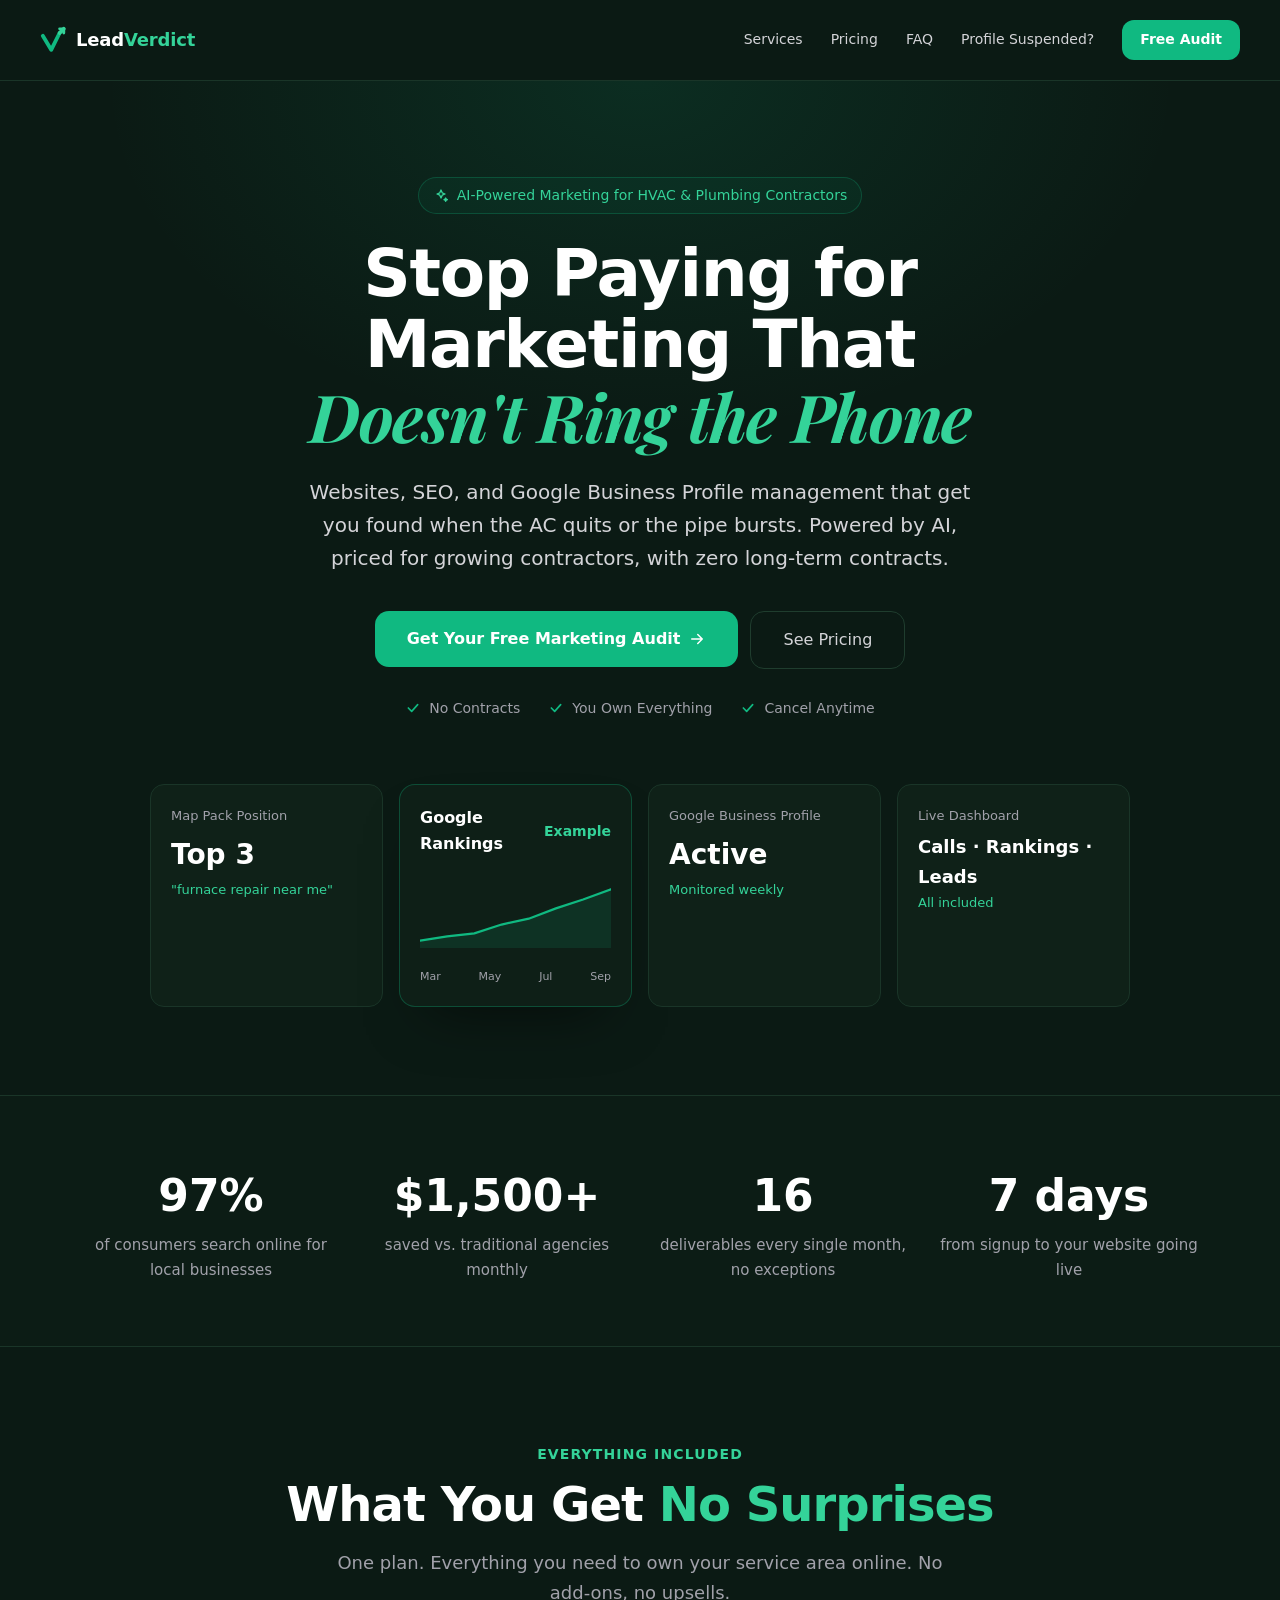
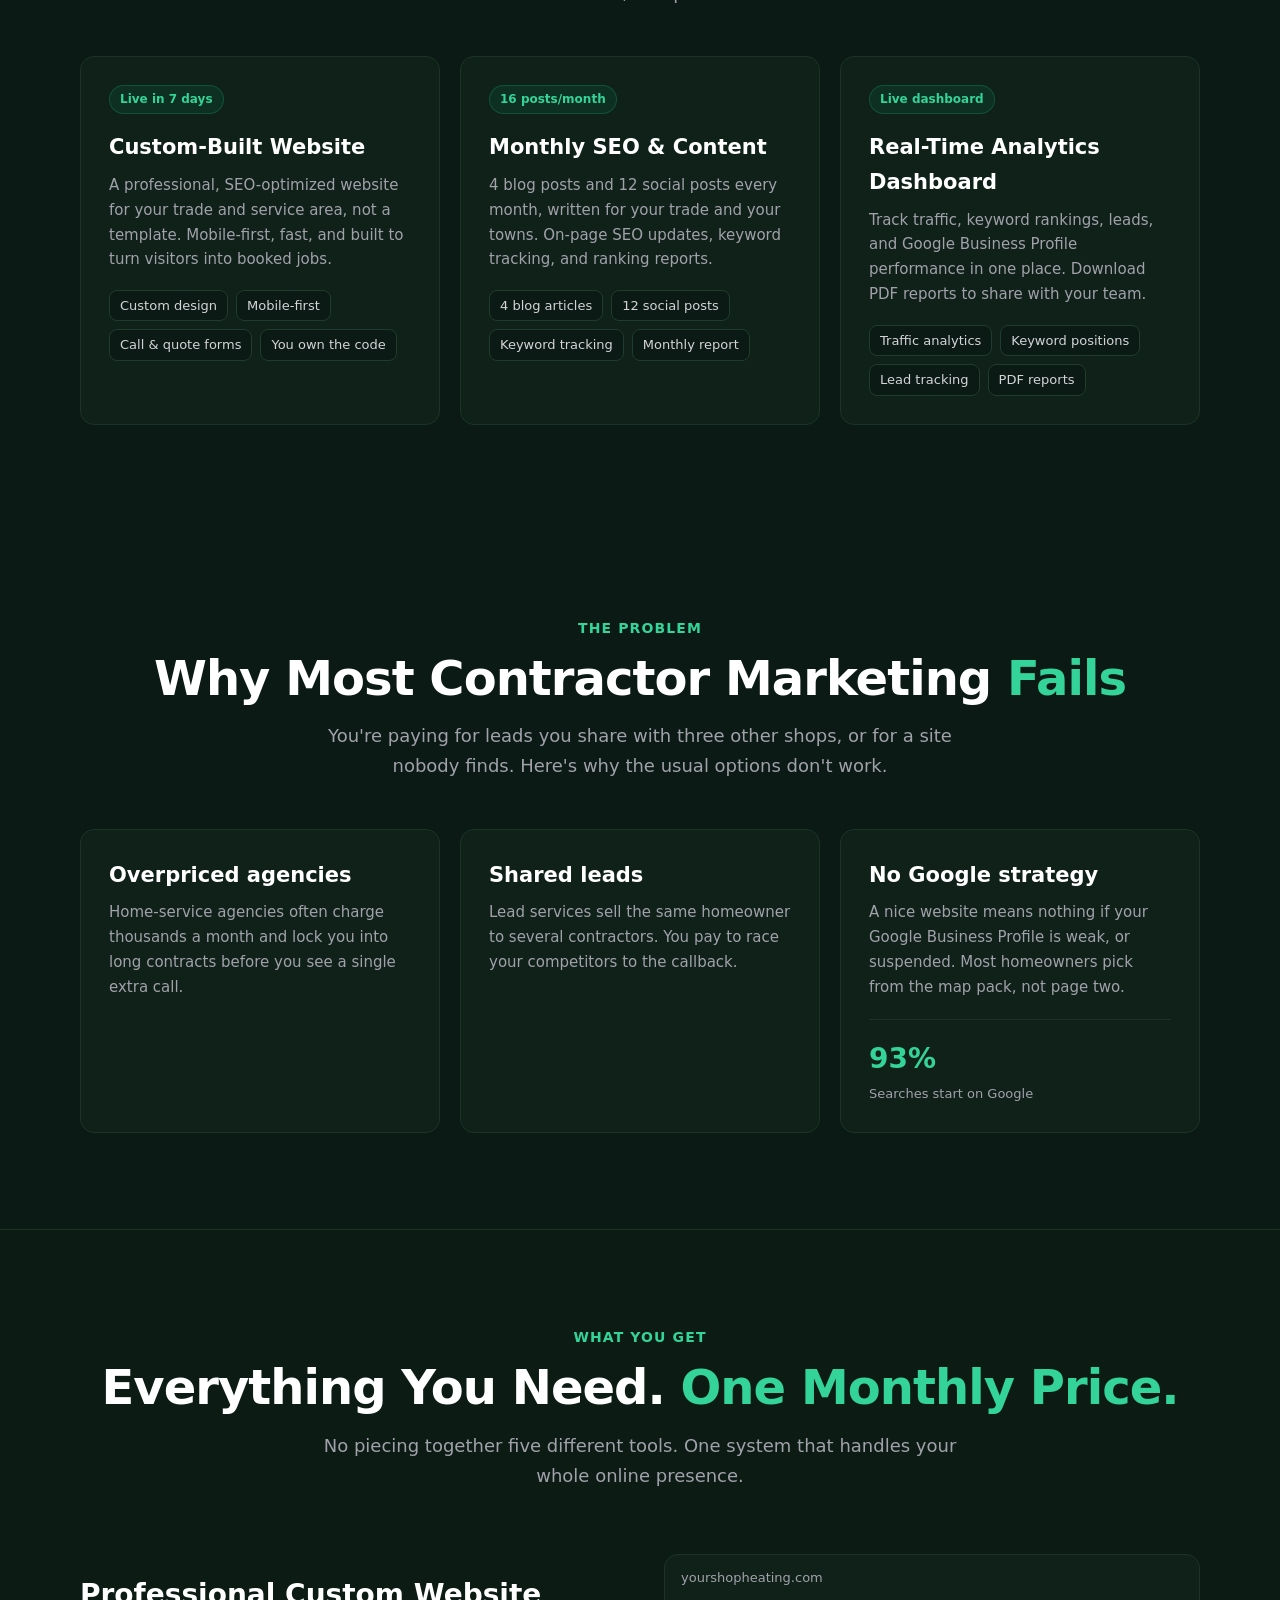
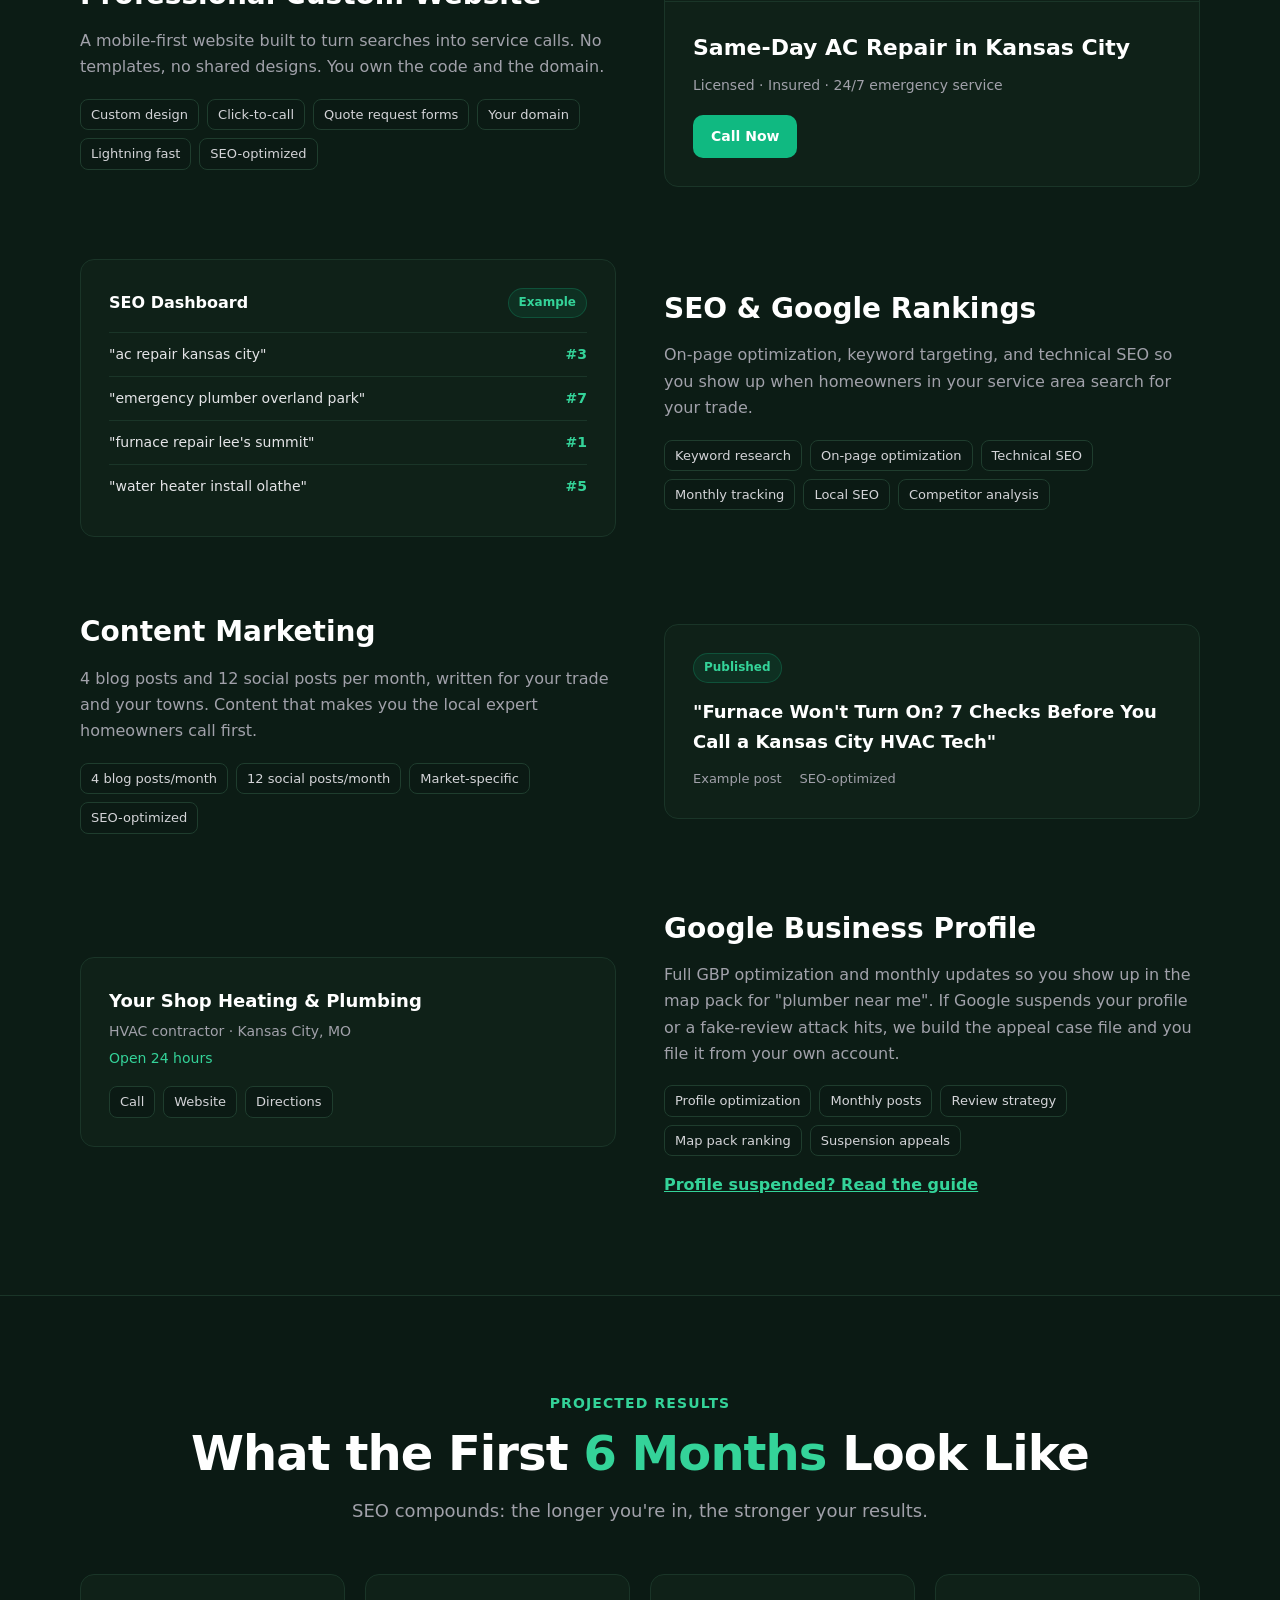
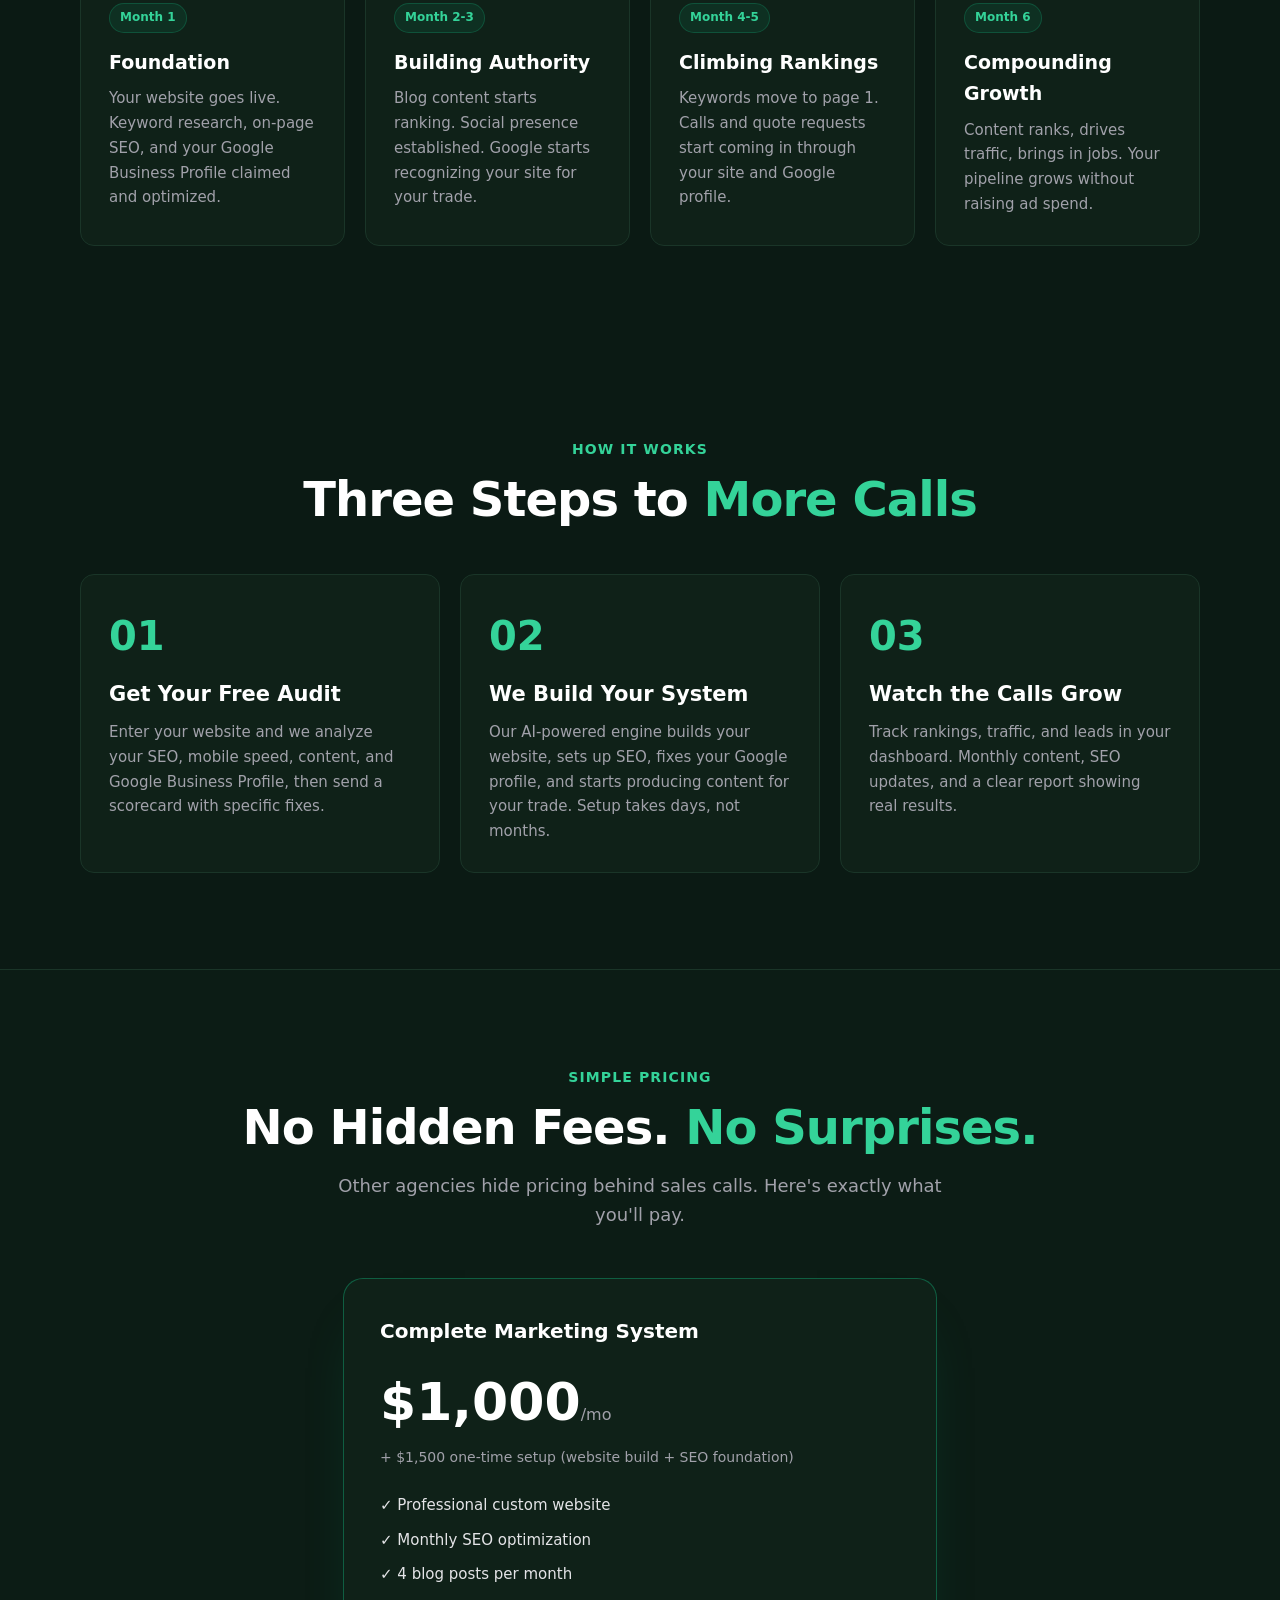
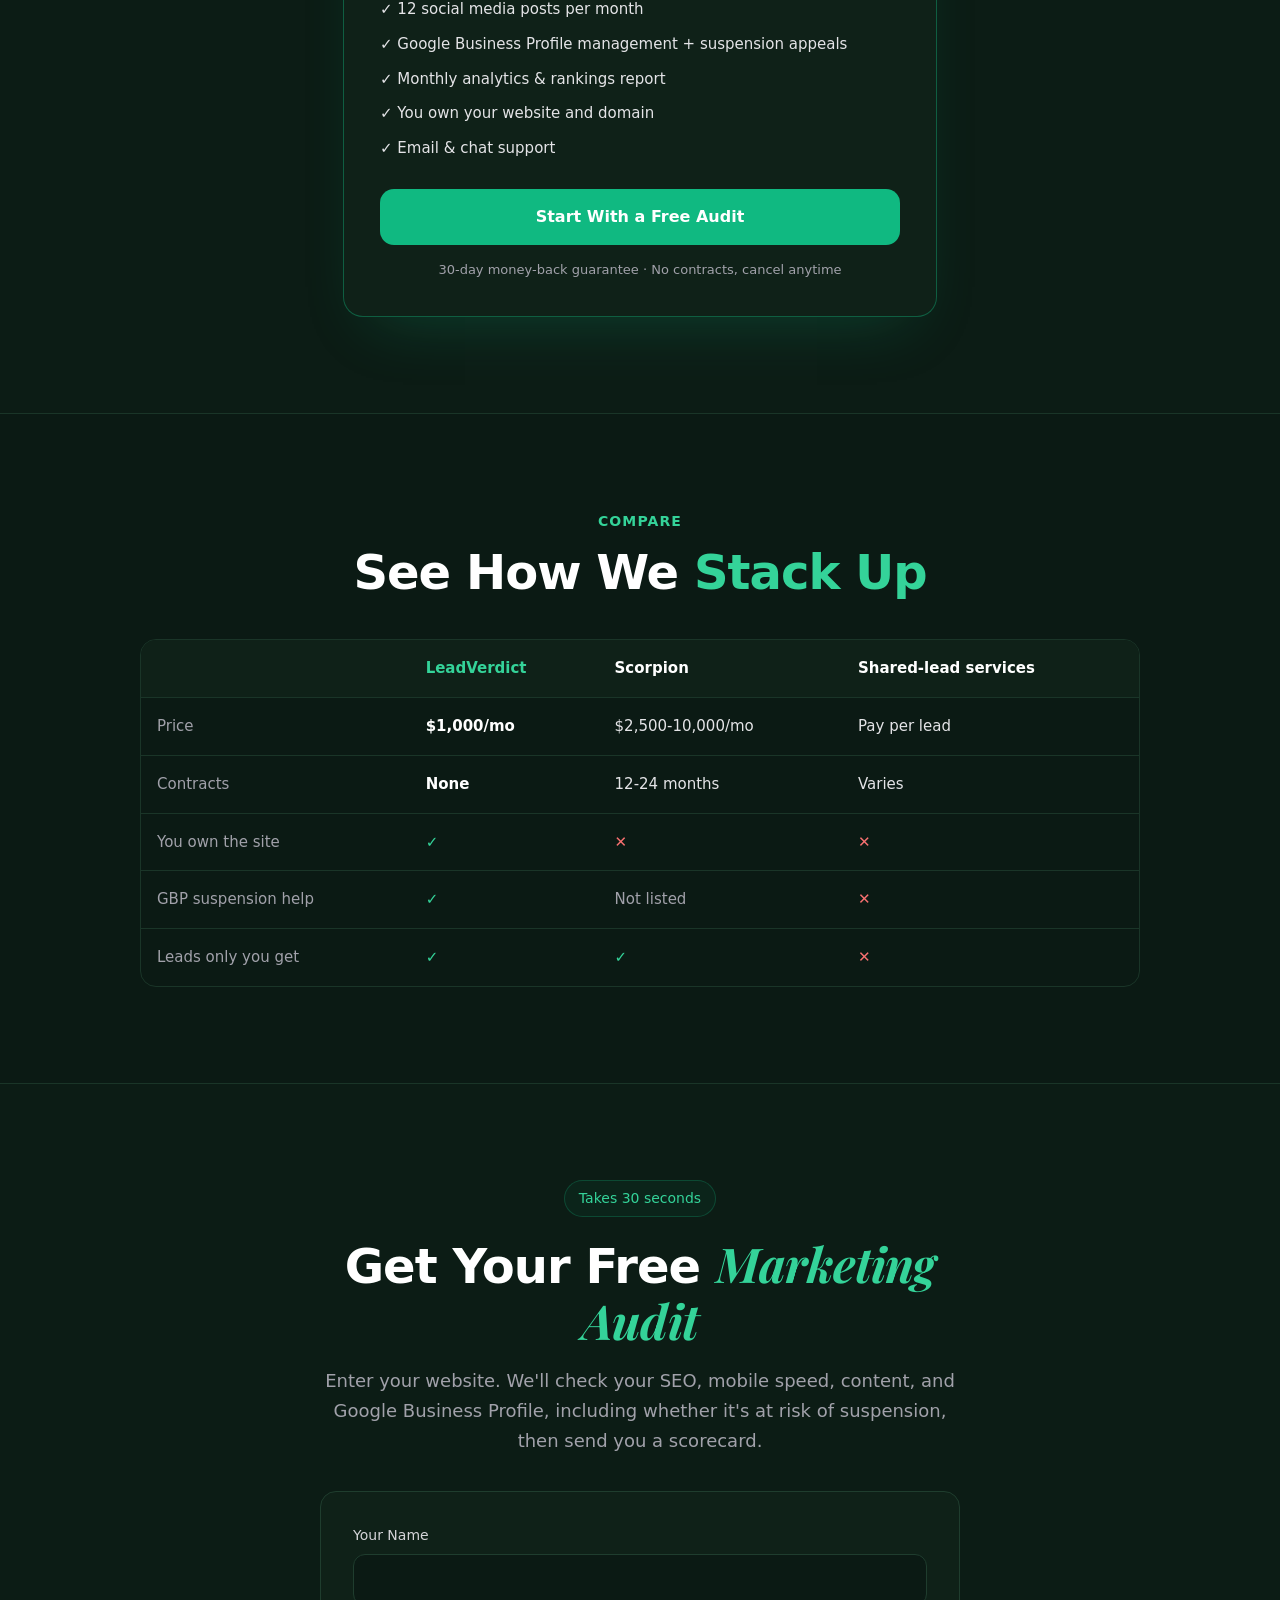
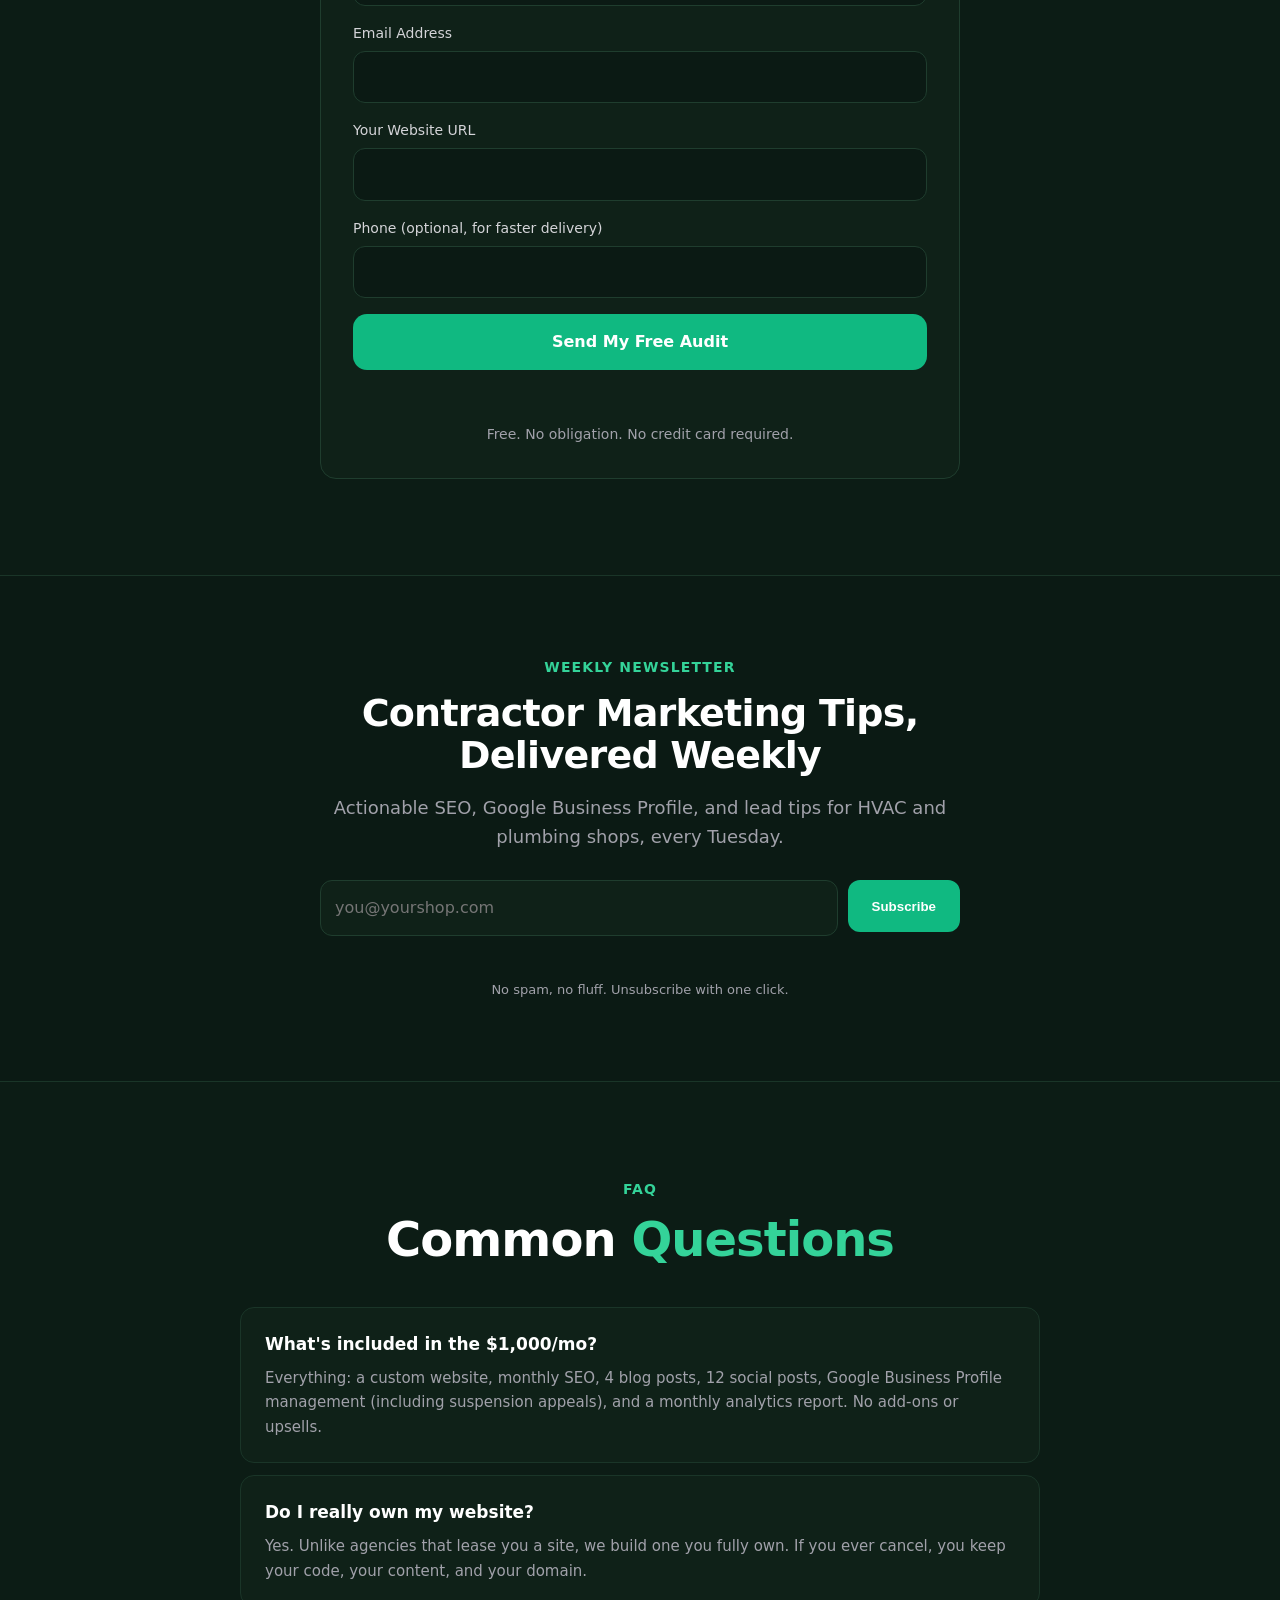
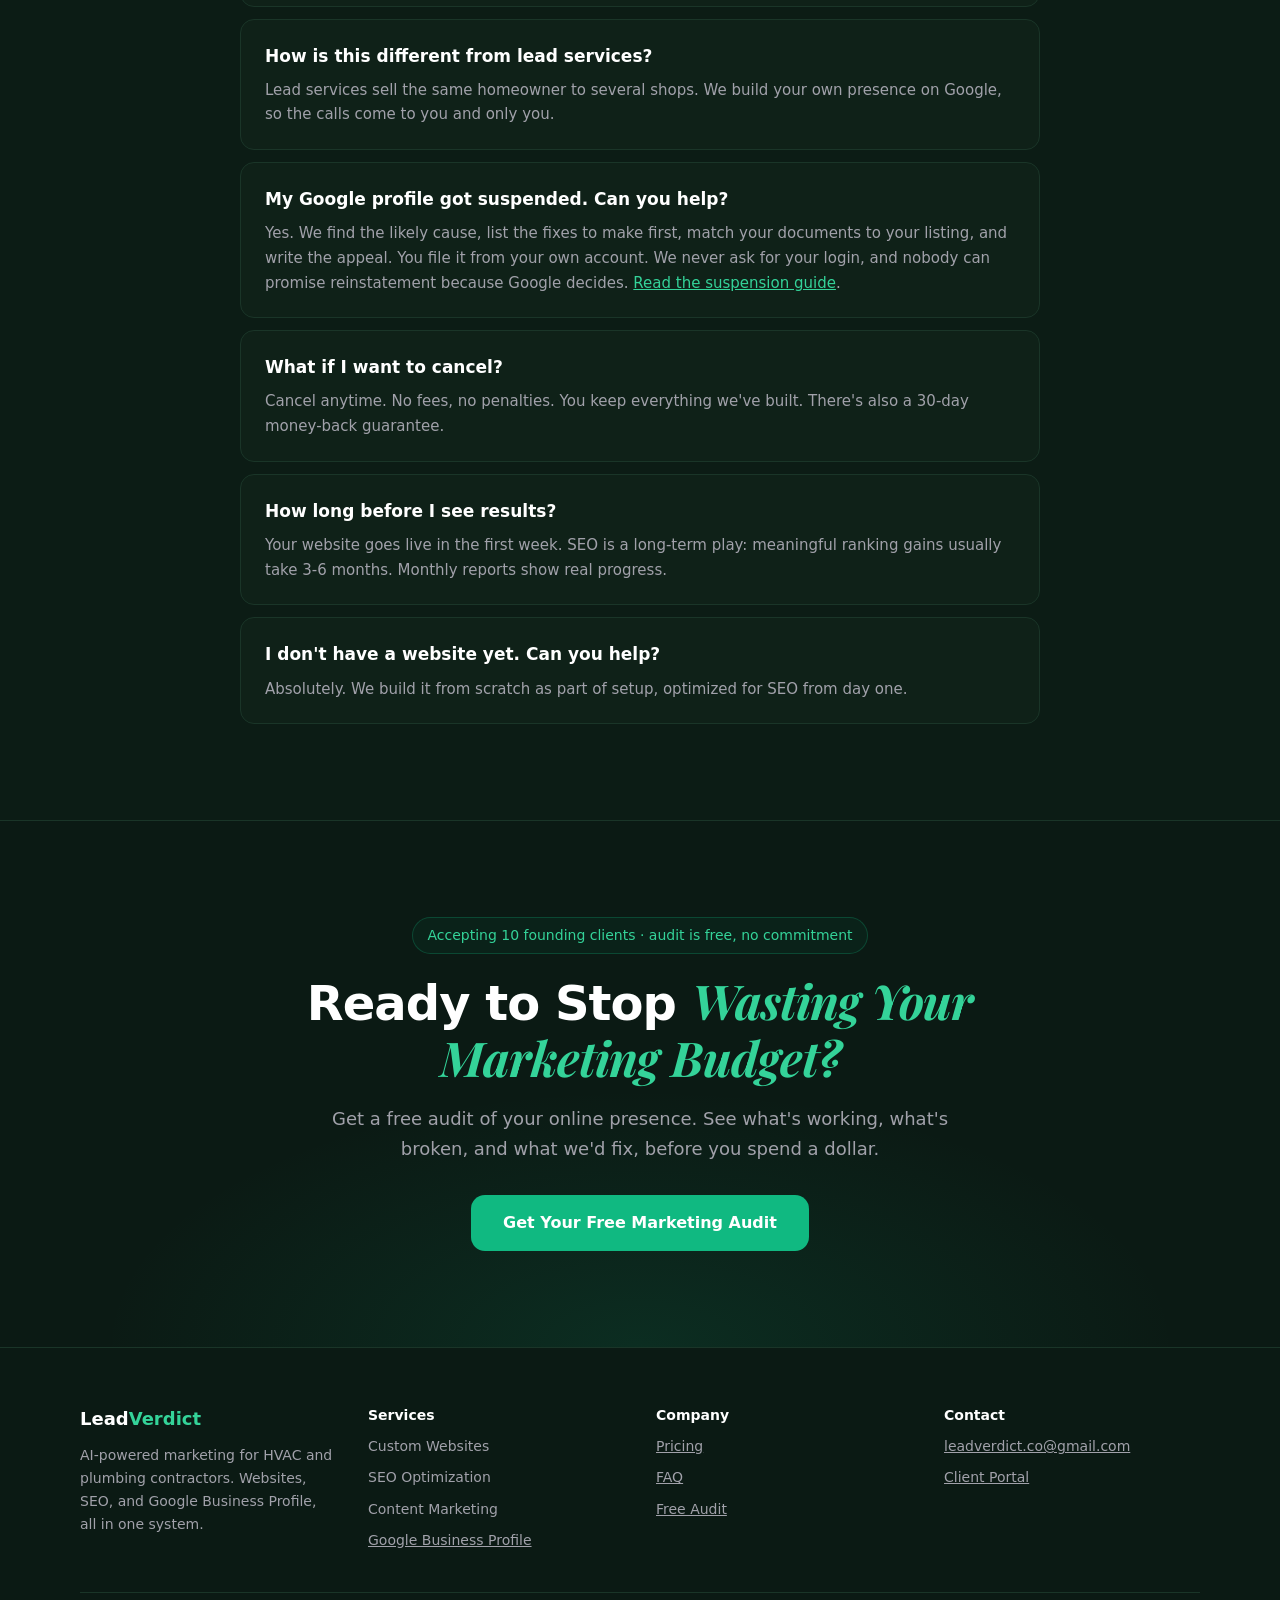
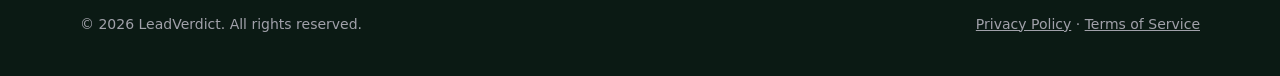
==== commit a98c2e3e: "Match the original site design; contractor copy - Homepage keeps the original 14-section layout and " ====
--- a/index.html
+++ b/index.html
@@ -3,18 +3,16 @@
 <head>
   <meta charset="utf-8">
   <meta name="viewport" content="width=device-width, initial-scale=1">
-  <title>LeadVerdict | Google Business Profile Fixes for HVAC & Plumbing Contractors</title>
-  <meta name="description" content="Suspended Google Business Profile, fake one-star attacks, or reviews wiped? LeadVerdict builds the appeal case file for HVAC and plumbing contractors. You file it from your own account.">
+  <title>LeadVerdict | AI-Powered Marketing for HVAC & Plumbing Contractors</title>
+  <meta name="description" content="Websites, SEO and Google Business Profile management for HVAC and plumbing contractors, including suspension appeals. Powered by AI, no long-term contracts.">
   <link rel="canonical" href="https://leadverdict.vercel.app/">
   <link rel="icon" type="image/png" href="/favicon.png">
   <meta property="og:type" content="website">
-  <meta property="og:title" content="LeadVerdict | Google listing fixes for HVAC & plumbing contractors">
-  <meta property="og:description" content="We build the appeal case file. You file it from your own Google account.">
+  <meta property="og:title" content="LeadVerdict | AI-Powered Marketing for HVAC & Plumbing Contractors">
+  <meta property="og:description" content="Websites, SEO and Google Business Profile management for HVAC and plumbing contractors, including suspension appeals. Powered by AI, no long-term contracts.">
   <meta property="og:url" content="https://leadverdict.vercel.app/">
-  <link rel="preconnect" href="https://fonts.googleapis.com">
-  <link rel="preconnect" href="https://fonts.gstatic.com" crossorigin>
-  <link href="https://fonts.googleapis.com/css2?family=Big+Shoulders+Display:wght@700;800&family=IBM+Plex+Mono:wght@400;500&family=IBM+Plex+Sans:wght@400;600&display=swap" rel="stylesheet">
-  <link rel="stylesheet" href="/site.css">
+  <meta property="og:image" content="https://leadverdict.vercel.app/images/og-image.png">
+  <meta name="twitter:card" content="summary_large_image">
   <script async src="https://www.googletagmanager.com/gtag/js?id=G-6KGHGFVVXX"></script>
   <script>window.dataLayer=window.dataLayer||[];function gtag(){dataLayer.push(arguments);}gtag('js',new Date());gtag('config','G-6KGHGFVVXX');</script>
   <script>
@@ -25,135 +23,287 @@
     document,'script','https://connect.facebook.net/en_US/fbevents.js');
     fbq('init','4494079577534111');fbq('track','PageView');
   </script>
-  <script type="application/ld+json">
-  {"@context":"https://schema.org","@type":"ProfessionalService","name":"LeadVerdict","url":"https://leadverdict.vercel.app/","email":"leadverdict.co@gmail.com","areaServed":"US","description":"Google Business Profile suspension appeals, fake review reports and listing fixes for HVAC and plumbing contractors."}
-  </script>
+  <script type="application/ld+json">{"@context":"https://schema.org","@type":"ProfessionalService","name":"LeadVerdict","url":"https://leadverdict.vercel.app/","email":"leadverdict.co@gmail.com","areaServed":"US","description":"Websites, SEO and Google Business Profile management for HVAC and plumbing contractors, including suspension appeal case files."}</script>
+<link rel="preconnect" href="https://fonts.googleapis.com">
+<link href="https://fonts.googleapis.com/css2?family=Playfair+Display:ital,wght@1,600;1,700&amp;display=swap" rel="stylesheet">
+<style>
+body{margin:0;background:#0b1a14}
+a{color:#34d399}a:hover{color:#6ee7b7}
+.lv-eyebrow{display:block;color:#34d399;font-size:14px;font-weight:600;text-transform:uppercase;letter-spacing:.08em}
+.lv-h2{margin:12px 0 0;color:#fff;font-size:clamp(30px,4.4vw,48px);line-height:1.12;font-weight:700;letter-spacing:-.02em}
+.lv-sub{margin:16px auto 0;max-width:640px;color:#a1a1aa;font-size:18px}
+.lv-card{background:#0f2118;border:1px solid #1a3528;border-radius:14px;padding:28px;text-align:left}
+.lv-tag{display:inline-flex;padding:4px 10px;border-radius:999px;background:rgba(16,185,129,.1);border:1px solid rgba(16,185,129,.25);color:#34d399;font-size:12px;font-weight:600}
+.lv-chip{display:inline-flex;padding:4px 10px;border-radius:8px;background:#0b1a14;border:1px solid #1f3d2e;color:#d4d4d8;font-size:13px}
+</style>
+  <style>
+    html{scroll-behavior:smooth}
+    :focus-visible{outline:2px solid #34d399;outline-offset:3px;border-radius:6px}
+    input:focus,select:focus,textarea:focus{outline:none;border-color:#10b981 !important;box-shadow:0 0 0 3px rgba(16,185,129,.2)}
+    .form-status{margin:0;text-align:center;font-size:15px;min-height:1.4em}
+    .form-status.ok{color:#34d399} .form-status.err{color:#f87171}
+    .sr-only{position:absolute;width:1px;height:1px;overflow:hidden;clip:rect(0 0 0 0);white-space:nowrap}
+    @media (prefers-reduced-motion:reduce){html{scroll-behavior:auto}}
+  </style>
 </head>
 <body>
-  <header class="top">
-    <div class="wrap">
-      <a class="brand" href="/">Lead<span>Verdict</span></a>
-      <nav aria-label="Main">
-        <a href="/google-business-profile-suspended">Suspended?</a>
-        <a href="#how">How it works</a>
-        <a href="#review">Free review</a>
+<div style="background: #0b1a14; color: #e4e4e7; font-family: ui-sans-serif, system-ui, -apple-system, 'Segoe UI', sans-serif; font-size: 16px; line-height: 1.65">
+
+  <header style="border-bottom: 1px solid #1a3528; background: rgba(11,26,20,0.85)">
+    <div style="max-width: 1200px; margin: 0 auto; padding: 0 16px; height: 80px; display: flex; align-items: center; justify-content: space-between; gap: 16px; flex-wrap: wrap">
+      <a href="/" style="display: flex; align-items: center; gap: 8px; text-decoration: none; color: #ffffff; font-weight: 700; font-size: 18px; letter-spacing: -0.01em">
+        <svg viewBox="0 0 40 40" width="28" height="28" fill="none" aria-hidden="true"><path d="M4 14 L16 34 L28 10" stroke="#10b981" stroke-width="5.5" stroke-linecap="round" stroke-linejoin="round"></path><path d="M28 10 L34 4" stroke="#34d399" stroke-width="5.5" stroke-linecap="round"></path><path d="M28 4 L34 4 L34 10" stroke="#34d399" stroke-width="4" stroke-linecap="round" stroke-linejoin="round"></path></svg>
+        <span>Lead<span style="color: #34d399">Verdict</span></span>
+      </a>
+      <nav aria-label="Main" style="display: flex; align-items: center; gap: 28px; font-size: 14px; flex-wrap: wrap">
+        <a href="#services" style="color: #d4d4d8; text-decoration: none">Services</a>
+        <a href="#pricing" style="color: #d4d4d8; text-decoration: none">Pricing</a>
+        <a href="#faq" style="color: #d4d4d8; text-decoration: none">FAQ</a>
+        <a href="/google-business-profile-suspended" style="color: #d4d4d8; text-decoration: none">Profile Suspended?</a>
+        <a href="#audit" style="display: inline-flex; align-items: center; height: 40px; padding: 0 18px; border-radius: 12px; background: #10b981; color: #ffffff; text-decoration: none; font-weight: 600">Free Audit</a>
       </nav>
     </div>
   </header>
 
-  <main>
-    <section class="hero">
-      <div class="wrap">
-        <div>
-          <p class="label">For HVAC &amp; plumbing contractors</p>
-          <h1>Google pulled your listing. The phone went quiet.</h1>
-          <p class="lede">LeadVerdict builds the case file for a suspended Google Business Profile, a fake one-star attack, or reviews that vanished. You file it from your own account in about ten minutes.</p>
-          <a class="cta" href="#review">Get a free case review</a>
+  
+  <section id="top" style="padding: 96px 16px 88px; text-align: center; background: radial-gradient(ellipse 60% 50% at 50% 0%, rgba(16,185,129,0.12), rgba(11,26,20,0) 70%)">
+    <div style="max-width: 900px; margin: 0 auto">
+      <span style="display: inline-flex; align-items: center; gap: 8px; padding: 6px 14px; border-radius: 999px; border: 1px solid rgba(16,185,129,0.25); background: rgba(16,185,129,0.05); color: #34d399; font-size: 14px; font-weight: 500">
+        <svg viewBox="0 0 24 24" width="16" height="16" fill="none" stroke="currentColor" stroke-width="2" stroke-linecap="round" stroke-linejoin="round" aria-hidden="true"><path d="M12 3l1.8 4.2L18 9l-4.2 1.8L12 15l-1.8-4.2L6 9l4.2-1.8z"></path><path d="M19 15l.8 1.7L21.5 17.5l-1.7.8L19 20l-.8-1.7-1.7-.8 1.7-.8z"></path></svg>
+        AI-Powered Marketing for HVAC &amp; Plumbing Contractors
+      </span>
+      <h1 style="margin: 24px 0 0; color: #ffffff; font-size: clamp(40px, 6.4vw, 66px); line-height: 1.08; font-weight: 700; letter-spacing: -0.02em">Stop Paying for Marketing That <span style="display: block; font-family: 'Playfair Display', Georgia, serif; font-style: italic; color: #34d399">Doesn't Ring the Phone</span></h1>
+      <p style="margin: 24px auto 0; max-width: 700px; font-size: clamp(17px, 2vw, 20px); color: #d4d4d8">Websites, SEO, and Google Business Profile management that get you found when the AC quits or the pipe bursts. Powered by AI, priced for growing contractors, with zero long-term contracts.</p>
+      <div style="display: flex; flex-wrap: wrap; gap: 12px; justify-content: center; margin-top: 36px">
+        <a href="#audit" style="display: inline-flex; align-items: center; gap: 8px; height: 56px; padding: 0 32px; border-radius: 14px; background: #10b981; color: #ffffff; font-weight: 600; text-decoration: none">Get Your Free Marketing Audit
+          <svg viewBox="0 0 24 24" width="18" height="18" fill="none" stroke="currentColor" stroke-width="2" stroke-linecap="round" stroke-linejoin="round" aria-hidden="true"><path d="M5 12h14M13 6l6 6-6 6"></path></svg></a>
+        <a href="#pricing" style="display: inline-flex; align-items: center; height: 56px; padding: 0 32px; border-radius: 14px; border: 1px solid #1f3d2e; color: #d4d4d8; font-weight: 500; text-decoration: none">See Pricing</a>
+      </div>
+      <div style="display: flex; flex-wrap: wrap; justify-content: center; gap: 12px 28px; margin-top: 28px; font-size: 14px; color: #a1a1aa">
+        <span style="display: inline-flex; align-items: center; gap: 8px"><svg viewBox="0 0 24 24" width="16" height="16" fill="none" stroke="#10b981" stroke-width="2.5" stroke-linecap="round" stroke-linejoin="round" aria-hidden="true"><path d="M5 12l5 5 9-10"></path></svg>No Contracts</span>
+        <span style="display: inline-flex; align-items: center; gap: 8px"><svg viewBox="0 0 24 24" width="16" height="16" fill="none" stroke="#10b981" stroke-width="2.5" stroke-linecap="round" stroke-linejoin="round" aria-hidden="true"><path d="M5 12l5 5 9-10"></path></svg>You Own Everything</span>
+        <span style="display: inline-flex; align-items: center; gap: 8px"><svg viewBox="0 0 24 24" width="16" height="16" fill="none" stroke="#10b981" stroke-width="2.5" stroke-linecap="round" stroke-linejoin="round" aria-hidden="true"><path d="M5 12l5 5 9-10"></path></svg>Cancel Anytime</span>
+      </div>
+    </div>
+
+    <div style="max-width: 980px; margin: 64px auto 0; display: grid; grid-template-columns: repeat(auto-fit, minmax(220px, 1fr)); gap: 16px; text-align: left">
+      <div class="lv-card" style="padding: 20px"><div style="font-size: 13px; color: #a1a1aa">Map Pack Position</div><div style="margin-top: 6px; color: #ffffff; font-size: 28px; font-weight: 700">Top 3</div><div style="font-size: 13px; color: #34d399">"furnace repair near me"</div></div>
+      <div style="background: rgba(15,33,24,0.8); border: 1px solid rgba(16,185,129,0.3); border-radius: 16px; padding: 20px; box-shadow: 0 30px 60px -30px rgba(0,0,0,0.6)">
+        <div style="display: flex; justify-content: space-between; align-items: center"><span style="color: #ffffff; font-weight: 600">Google Rankings</span><span style="color: #34d399; font-weight: 700; font-size: 14px">Example</span></div>
+        <svg viewBox="0 0 260 90" width="100%" height="90" aria-hidden="true" style="margin-top: 12px"><path d="M0 80 L37 74 L74 70 L111 58 L148 50 L185 36 L222 24 L260 10" fill="none" stroke="#10b981" stroke-width="3" stroke-linecap="round"></path><path d="M0 80 L37 74 L74 70 L111 58 L148 50 L185 36 L222 24 L260 10 L260 90 L0 90 Z" fill="rgba(16,185,129,0.12)"></path></svg>
+        <div style="display: flex; justify-content: space-between; font-size: 11px; color: #a1a1aa"><span>Mar</span><span>May</span><span>Jul</span><span>Sep</span></div>
+      </div>
+      <div class="lv-card" style="padding: 20px"><div style="font-size: 13px; color: #a1a1aa">Google Business Profile</div><div style="margin-top: 6px; color: #ffffff; font-size: 28px; font-weight: 700">Active</div><div style="font-size: 13px; color: #34d399">Monitored weekly</div></div>
+      <div class="lv-card" style="padding: 20px"><div style="font-size: 13px; color: #a1a1aa">Live Dashboard</div><div style="margin-top: 6px; color: #ffffff; font-size: 18px; font-weight: 700">Calls · Rankings · Leads</div><div style="font-size: 13px; color: #34d399">All included</div></div>
+    </div>
+  </section>
+
+  
+  <section style="padding: 64px 16px; background: rgba(15,33,24,0.3); border-top: 1px solid #1a3528; border-bottom: 1px solid #1a3528">
+    <div style="max-width: 1120px; margin: 0 auto; display: grid; grid-template-columns: repeat(auto-fit, minmax(220px, 1fr)); gap: 24px; text-align: center">
+      <div><div style="color: #ffffff; font-size: 44px; font-weight: 700">97%</div><div style="color: #a1a1aa; font-size: 15px">of consumers search online for local businesses</div></div>
+      <div><div style="color: #ffffff; font-size: 44px; font-weight: 700">$1,500+</div><div style="color: #a1a1aa; font-size: 15px">saved vs. traditional agencies monthly</div></div>
+      <div><div style="color: #ffffff; font-size: 44px; font-weight: 700">16</div><div style="color: #a1a1aa; font-size: 15px">deliverables every single month, no exceptions</div></div>
+      <div><div style="color: #ffffff; font-size: 44px; font-weight: 700">7 days</div><div style="color: #a1a1aa; font-size: 15px">from signup to your website going live</div></div>
+    </div>
+  </section>
+
+  
+  <section id="deliverables" style="padding: 96px 16px">
+    <div style="max-width: 1120px; margin: 0 auto; text-align: center">
+      <span class="lv-eyebrow">Everything included</span>
+      <h2 class="lv-h2">What You Get <span style="color: #34d399">No Surprises</span></h2>
+      <p class="lv-sub">One plan. Everything you need to own your service area online. No add-ons, no upsells.</p>
+      <div style="display: grid; grid-template-columns: repeat(auto-fit, minmax(300px, 1fr)); gap: 20px; margin-top: 48px">
+        <div class="lv-card"><span class="lv-tag">Live in 7 days</span><h3 style="margin: 16px 0 8px; color: #ffffff; font-size: 21px; font-weight: 600">Custom-Built Website</h3><p style="margin: 0; color: #a1a1aa; font-size: 15px">A professional, SEO-optimized website for your trade and service area, not a template. Mobile-first, fast, and built to turn visitors into booked jobs.</p><div style="display: flex; flex-wrap: wrap; gap: 8px; margin-top: 18px"><span class="lv-chip">Custom design</span><span class="lv-chip">Mobile-first</span><span class="lv-chip">Call &amp; quote forms</span><span class="lv-chip">You own the code</span></div></div>
+        <div class="lv-card"><span class="lv-tag">16 posts/month</span><h3 style="margin: 16px 0 8px; color: #ffffff; font-size: 21px; font-weight: 600">Monthly SEO &amp; Content</h3><p style="margin: 0; color: #a1a1aa; font-size: 15px">4 blog posts and 12 social posts every month, written for your trade and your towns. On-page SEO updates, keyword tracking, and ranking reports.</p><div style="display: flex; flex-wrap: wrap; gap: 8px; margin-top: 18px"><span class="lv-chip">4 blog articles</span><span class="lv-chip">12 social posts</span><span class="lv-chip">Keyword tracking</span><span class="lv-chip">Monthly report</span></div></div>
+        <div class="lv-card"><span class="lv-tag">Live dashboard</span><h3 style="margin: 16px 0 8px; color: #ffffff; font-size: 21px; font-weight: 600">Real-Time Analytics Dashboard</h3><p style="margin: 0; color: #a1a1aa; font-size: 15px">Track traffic, keyword rankings, leads, and Google Business Profile performance in one place. Download PDF reports to share with your team.</p><div style="display: flex; flex-wrap: wrap; gap: 8px; margin-top: 18px"><span class="lv-chip">Traffic analytics</span><span class="lv-chip">Keyword positions</span><span class="lv-chip">Lead tracking</span><span class="lv-chip">PDF reports</span></div></div>
+      </div>
+    </div>
+  </section>
+
+  
+  <section style="padding: 96px 16px">
+    <div style="max-width: 1120px; margin: 0 auto; text-align: center">
+      <span class="lv-eyebrow">The problem</span>
+      <h2 class="lv-h2">Why Most Contractor Marketing <span style="color: #34d399">Fails</span></h2>
+      <p class="lv-sub">You're paying for leads you share with three other shops, or for a site nobody finds. Here's why the usual options don't work.</p>
+      <div style="display: grid; grid-template-columns: repeat(auto-fit, minmax(300px, 1fr)); gap: 20px; margin-top: 48px">
+        <div class="lv-card"><h3 style="margin: 0 0 8px; color: #ffffff; font-size: 21px; font-weight: 600">Overpriced agencies</h3><p style="margin: 0; color: #a1a1aa; font-size: 15px">Home-service agencies often charge thousands a month and lock you into long contracts before you see a single extra call.</p></div>
+        <div class="lv-card"><h3 style="margin: 0 0 8px; color: #ffffff; font-size: 21px; font-weight: 600">Shared leads</h3><p style="margin: 0; color: #a1a1aa; font-size: 15px">Lead services sell the same homeowner to several contractors. You pay to race your competitors to the callback.</p></div>
+        <div class="lv-card"><h3 style="margin: 0 0 8px; color: #ffffff; font-size: 21px; font-weight: 600">No Google strategy</h3><p style="margin: 0; color: #a1a1aa; font-size: 15px">A nice website means nothing if your Google Business Profile is weak, or suspended. Most homeowners pick from the map pack, not page two.</p><div style="margin-top: 20px; padding-top: 16px; border-top: 1px solid #1a3528"><div style="color: #34d399; font-size: 28px; font-weight: 700">93%</div><div style="color: #a1a1aa; font-size: 13px">Searches start on Google</div></div></div>
+      </div>
+    </div>
+  </section>
+
+  
+  <section id="services" style="padding: 96px 16px; background: rgba(15,33,24,0.3); border-top: 1px solid #1a3528; border-bottom: 1px solid #1a3528">
+    <div style="max-width: 1120px; margin: 0 auto">
+      <div style="text-align: center">
+        <span class="lv-eyebrow">What you get</span>
+        <h2 class="lv-h2">Everything You Need. <span style="color: #34d399">One Monthly Price.</span></h2>
+        <p class="lv-sub">No piecing together five different tools. One system that handles your whole online presence.</p>
+      </div>
+
+      <div style="display: grid; grid-template-columns: repeat(auto-fit, minmax(380px, 1fr)); gap: 48px; align-items: center; margin-top: 64px">
+        <div><h3 style="margin: 0 0 10px; color: #ffffff; font-size: 28px; font-weight: 700">Professional Custom Website</h3><p style="margin: 0; color: #a1a1aa">A mobile-first website built to turn searches into service calls. No templates, no shared designs. You own the code and the domain.</p><div style="display: flex; flex-wrap: wrap; gap: 8px; margin-top: 18px"><span class="lv-chip">Custom design</span><span class="lv-chip">Click-to-call</span><span class="lv-chip">Quote request forms</span><span class="lv-chip">Your domain</span><span class="lv-chip">Lightning fast</span><span class="lv-chip">SEO-optimized</span></div></div>
+        <div class="lv-card" style="padding: 0; overflow: hidden"><div style="padding: 12px 16px; border-bottom: 1px solid #1a3528; font-size: 13px; color: #a1a1aa">yourshopheating.com</div><div style="padding: 28px"><div style="color: #ffffff; font-size: 22px; font-weight: 700">Same-Day AC Repair in Kansas City</div><div style="margin-top: 8px; color: #a1a1aa; font-size: 14px">Licensed · Insured · 24/7 emergency service</div><div style="display: inline-flex; margin-top: 18px; padding: 10px 18px; border-radius: 10px; background: #10b981; color: #ffffff; font-weight: 600; font-size: 14px">Call Now</div></div></div>
+      </div>
+
+      <div style="display: grid; grid-template-columns: repeat(auto-fit, minmax(380px, 1fr)); gap: 48px; align-items: center; margin-top: 72px">
+        <div class="lv-card"><div style="display: flex; justify-content: space-between; align-items: center; margin-bottom: 14px"><span style="color: #ffffff; font-weight: 600">SEO Dashboard</span><span class="lv-tag">Example</span></div>
+          <div style="display: flex; justify-content: space-between; padding: 10px 0; border-top: 1px solid #1a3528; font-size: 14px"><span>"ac repair kansas city"</span><span style="color: #34d399; font-weight: 600">#3</span></div>
+          <div style="display: flex; justify-content: space-between; padding: 10px 0; border-top: 1px solid #1a3528; font-size: 14px"><span>"emergency plumber overland park"</span><span style="color: #34d399; font-weight: 600">#7</span></div>
+          <div style="display: flex; justify-content: space-between; padding: 10px 0; border-top: 1px solid #1a3528; font-size: 14px"><span>"furnace repair lee's summit"</span><span style="color: #34d399; font-weight: 600">#1</span></div>
+          <div style="display: flex; justify-content: space-between; padding: 10px 0; border-top: 1px solid #1a3528; font-size: 14px"><span>"water heater install olathe"</span><span style="color: #34d399; font-weight: 600">#5</span></div></div>
+        <div><h3 style="margin: 0 0 10px; color: #ffffff; font-size: 28px; font-weight: 700">SEO &amp; Google Rankings</h3><p style="margin: 0; color: #a1a1aa">On-page optimization, keyword targeting, and technical SEO so you show up when homeowners in your service area search for your trade.</p><div style="display: flex; flex-wrap: wrap; gap: 8px; margin-top: 18px"><span class="lv-chip">Keyword research</span><span class="lv-chip">On-page optimization</span><span class="lv-chip">Technical SEO</span><span class="lv-chip">Monthly tracking</span><span class="lv-chip">Local SEO</span><span class="lv-chip">Competitor analysis</span></div></div>
+      </div>
+
+      <div style="display: grid; grid-template-columns: repeat(auto-fit, minmax(380px, 1fr)); gap: 48px; align-items: center; margin-top: 72px">
+        <div><h3 style="margin: 0 0 10px; color: #ffffff; font-size: 28px; font-weight: 700">Content Marketing</h3><p style="margin: 0; color: #a1a1aa">4 blog posts and 12 social posts per month, written for your trade and your towns. Content that makes you the local expert homeowners call first.</p><div style="display: flex; flex-wrap: wrap; gap: 8px; margin-top: 18px"><span class="lv-chip">4 blog posts/month</span><span class="lv-chip">12 social posts/month</span><span class="lv-chip">Market-specific</span><span class="lv-chip">SEO-optimized</span></div></div>
+        <div class="lv-card"><span class="lv-tag">Published</span><div style="margin-top: 14px; color: #ffffff; font-size: 18px; font-weight: 600">"Furnace Won't Turn On? 7 Checks Before You Call a Kansas City HVAC Tech"</div><div style="display: flex; gap: 18px; margin-top: 12px; font-size: 13px; color: #a1a1aa"><span>Example post</span><span>SEO-optimized</span></div></div>
+      </div>
+
+      <div style="display: grid; grid-template-columns: repeat(auto-fit, minmax(380px, 1fr)); gap: 48px; align-items: center; margin-top: 72px">
+        <div class="lv-card"><div style="color: #ffffff; font-size: 18px; font-weight: 600">Your Shop Heating &amp; Plumbing</div><div style="margin-top: 4px; color: #a1a1aa; font-size: 14px">HVAC contractor · Kansas City, MO</div><div style="margin-top: 4px; color: #34d399; font-size: 14px">Open 24 hours</div><div style="display: flex; gap: 8px; margin-top: 16px"><span class="lv-chip">Call</span><span class="lv-chip">Website</span><span class="lv-chip">Directions</span></div></div>
+        <div><h3 style="margin: 0 0 10px; color: #ffffff; font-size: 28px; font-weight: 700">Google Business Profile</h3><p style="margin: 0; color: #a1a1aa">Full GBP optimization and monthly updates so you show up in the map pack for "plumber near me". If Google suspends your profile or a fake-review attack hits, we build the appeal case file and you file it from your own account.</p><div style="display: flex; flex-wrap: wrap; gap: 8px; margin-top: 18px"><span class="lv-chip">Profile optimization</span><span class="lv-chip">Monthly posts</span><span class="lv-chip">Review strategy</span><span class="lv-chip">Map pack ranking</span><span class="lv-chip">Suspension appeals</span></div><a href="/google-business-profile-suspended" style="display: inline-block; margin-top: 16px; font-weight: 600">Profile suspended? Read the guide</a></div>
+      </div>
+    </div>
+  </section>
+
+  
+  <section style="padding: 96px 16px">
+    <div style="max-width: 1120px; margin: 0 auto; text-align: center">
+      <span class="lv-eyebrow">Projected results</span>
+      <h2 class="lv-h2">What the First <span style="color: #34d399">6 Months</span> Look Like</h2>
+      <p class="lv-sub">SEO compounds: the longer you're in, the stronger your results.</p>
+      <div style="display: grid; grid-template-columns: repeat(auto-fit, minmax(240px, 1fr)); gap: 20px; margin-top: 48px">
+        <div class="lv-card"><span class="lv-tag">Month 1</span><h3 style="margin: 14px 0 8px; color: #ffffff; font-size: 19px; font-weight: 600">Foundation</h3><p style="margin: 0; color: #a1a1aa; font-size: 15px">Your website goes live. Keyword research, on-page SEO, and your Google Business Profile claimed and optimized.</p></div>
+        <div class="lv-card"><span class="lv-tag">Month 2-3</span><h3 style="margin: 14px 0 8px; color: #ffffff; font-size: 19px; font-weight: 600">Building Authority</h3><p style="margin: 0; color: #a1a1aa; font-size: 15px">Blog content starts ranking. Social presence established. Google starts recognizing your site for your trade.</p></div>
+        <div class="lv-card"><span class="lv-tag">Month 4-5</span><h3 style="margin: 14px 0 8px; color: #ffffff; font-size: 19px; font-weight: 600">Climbing Rankings</h3><p style="margin: 0; color: #a1a1aa; font-size: 15px">Keywords move to page 1. Calls and quote requests start coming in through your site and Google profile.</p></div>
+        <div class="lv-card"><span class="lv-tag">Month 6</span><h3 style="margin: 14px 0 8px; color: #ffffff; font-size: 19px; font-weight: 600">Compounding Growth</h3><p style="margin: 0; color: #a1a1aa; font-size: 15px">Content ranks, drives traffic, brings in jobs. Your pipeline grows without raising ad spend.</p></div>
+      </div>
+    </div>
+  </section>
+
+  
+  <section style="padding: 96px 16px">
+    <div style="max-width: 1120px; margin: 0 auto; text-align: center">
+      <span class="lv-eyebrow">How it works</span>
+      <h2 class="lv-h2">Three Steps to <span style="color: #34d399">More Calls</span></h2>
+      <div style="display: grid; grid-template-columns: repeat(auto-fit, minmax(300px, 1fr)); gap: 20px; margin-top: 48px">
+        <div class="lv-card"><div style="color: #34d399; font-size: 40px; font-weight: 700">01</div><h3 style="margin: 8px 0 8px; color: #ffffff; font-size: 21px; font-weight: 600">Get Your Free Audit</h3><p style="margin: 0; color: #a1a1aa; font-size: 15px">Enter your website and we analyze your SEO, mobile speed, content, and Google Business Profile, then send a scorecard with specific fixes.</p></div>
+        <div class="lv-card"><div style="color: #34d399; font-size: 40px; font-weight: 700">02</div><h3 style="margin: 8px 0 8px; color: #ffffff; font-size: 21px; font-weight: 600">We Build Your System</h3><p style="margin: 0; color: #a1a1aa; font-size: 15px">Our AI-powered engine builds your website, sets up SEO, fixes your Google profile, and starts producing content for your trade. Setup takes days, not months.</p></div>
+        <div class="lv-card"><div style="color: #34d399; font-size: 40px; font-weight: 700">03</div><h3 style="margin: 8px 0 8px; color: #ffffff; font-size: 21px; font-weight: 600">Watch the Calls Grow</h3><p style="margin: 0; color: #a1a1aa; font-size: 15px">Track rankings, traffic, and leads in your dashboard. Monthly content, SEO updates, and a clear report showing real results.</p></div>
+      </div>
+    </div>
+  </section>
+
+  
+  <section id="pricing" style="padding: 96px 16px; background: rgba(15,33,24,0.3); border-top: 1px solid #1a3528; border-bottom: 1px solid #1a3528">
+    <div style="max-width: 1120px; margin: 0 auto; text-align: center">
+      <span class="lv-eyebrow">Simple pricing</span>
+      <h2 class="lv-h2">No Hidden Fees. <span style="color: #34d399">No Surprises.</span></h2>
+      <p class="lv-sub">Other agencies hide pricing behind sales calls. Here's exactly what you'll pay.</p>
+      <div style="max-width: 520px; margin: 48px auto 0; text-align: left; background: #0f2118; border: 1px solid rgba(16,185,129,0.4); border-radius: 20px; padding: 36px; box-shadow: 0 30px 60px -30px rgba(16,185,129,0.25)">
+        <div style="color: #ffffff; font-size: 20px; font-weight: 600">Complete Marketing System</div>
+        <div style="margin-top: 12px"><span style="color: #ffffff; font-size: 52px; font-weight: 700">$1,000</span><span style="color: #a1a1aa">/mo</span></div>
+        <div style="color: #a1a1aa; font-size: 14px">+ $1,500 one-time setup (website build + SEO foundation)</div>
+        <div style="display: flex; flex-direction: column; gap: 10px; margin-top: 24px; font-size: 15px">
+          <span>✓ Professional custom website</span><span>✓ Monthly SEO optimization</span><span>✓ 4 blog posts per month</span><span>✓ 12 social media posts per month</span><span>✓ Google Business Profile management + suspension appeals</span><span>✓ Monthly analytics &amp; rankings report</span><span>✓ You own your website and domain</span><span>✓ Email &amp; chat support</span>
         </div>
-        <div class="ticket" aria-label="Example service ticket for a suspended Google listing">
-          <div class="ticket-head"><span>Service ticket</span><span>Google listing</span></div>
-          <dl>
-            <div class="field"><dt>Customer</dt><dd>Your shop</dd></div>
-            <div class="field"><dt>Problem</dt><dd>Profile suspended: "deceptive content"</dd></div>
-            <div class="field"><dt>Calls from Maps</dt><dd class="strike">Daily</dd></div>
-            <div class="field"><dt>Appeals Google allows</dt><dd>1, then one more review</dd></div>
-            <div class="field"><dt>Work order</dt><dd>Match the policy, gather the documents, write the appeal</dd></div>
-          </dl>
-          <div class="stamp" aria-hidden="true">Case ready</div>
-        </div>
-      </div>
-    </section>
-
-    <section id="fix">
-      <div class="wrap">
-        <p class="label">What we fix</p>
-        <h2>Three ways a Google listing breaks</h2>
-        <div class="grid3">
-          <div class="card">
-            <span class="label">Suspended or missing</span>
-            <h3>Profile pulled from Maps</h3>
-            <p>Usually triggered by a shown home address, a service area that's too wide, a name with keywords in it, or a recent move. We find the cause before you appeal.</p>
-            <a href="/google-business-profile-suspended">What causes suspensions</a>
-          </div>
-          <div class="card">
-            <span class="label">Fake reviews</span>
-            <h3>One-star attack</h3>
-            <p>A burst of star-only one-stars from accounts with one review is a pattern Google's policy names. We write each report with the exact policy reason to pick.</p>
-          </div>
-          <div class="card">
-            <span class="label">Wiped or paused</span>
-            <h3>Real reviews gone</h3>
-            <p>Google's spam filter removes real reviews by mistake and can pause new ones. We draft the request for a second look, with the details Google asks for.</p>
-          </div>
-        </div>
-      </div>
-    </section>
-
-    <section id="how">
-      <div class="wrap">
-        <p class="label">How a case works</p>
-        <h2>You keep the keys</h2>
-        <ol class="steps">
-          <li><div><h3>Send the listing</h3><p>Your profile link, the Google notice or the reviews in question, and what changed recently.</p></div></li>
-          <li><div><h3>We build the case file</h3><p>Each problem is matched to Google's own policy. You get the appeal text, the document checklist (license, registration, utility bill, all matching your listing exactly) and any review reports.</p></div></li>
-          <li><div><h3>You file it</h3><p>From your own Google account. Google gives you one appeal, then one request for additional review, so the first filing has to be right.</p></div></li>
-        </ol>
-      </div>
-    </section>
-
-    <section id="never">
-      <div class="wrap">
-        <p class="label">What we never do</p>
-        <h2>The other offers in your inbox do these</h2>
-        <ul class="never">
-          <li>Ask for your Google login. You file everything yourself.</li>
-          <li>Promise a review comes down or a profile comes back. Google decides, and anyone who guarantees it is guessing.</li>
-          <li>Write, buy or filter reviews. The FTC fines that by the violation.</li>
-          <li>Report honest reviews from real customers. Those stay up.</li>
-        </ul>
-        <blockquote>
-          "Due to high volume of review related appeals, processing times are currently extended."
-          <cite>Google Business Profile team, Oct 15, 2026 · <a href="https://support.google.com/business/thread/473109747/gbp-review-appeal-delays">source</a></cite>
-        </blockquote>
-        <p>Appeals are backed up. A filing that's complete the first time doesn't sit in the queue twice.</p>
-      </div>
-    </section>
-
-    <section id="review">
-      <div class="wrap">
-        <p class="label">Free case review</p>
-        <h2>Send your listing</h2>
-        <p class="lede">Your first case review is free. If you want the whole case handled after that, you get a flat price before any work starts.</p>
-        <form id="case-form" class="form-box" novalidate>
-          <div class="form-grid">
-            <div><label for="name">Your name</label><input id="name" name="name" autocomplete="name" required></div>
-            <div><label for="business">Business name</label><input id="business" name="business" autocomplete="organization" required></div>
-            <div><label for="email">Email</label><input id="email" name="email" type="email" autocomplete="email" required></div>
-            <div><label for="phone">Phone (optional)</label><input id="phone" name="phone" type="tel" autocomplete="tel"></div>
-            <div class="full"><label for="problem">What happened</label>
-              <select id="problem" name="problem">
-                <option>Profile suspended or missing from Maps</option>
-                <option>Fake one-star reviews</option>
-                <option>Real reviews removed or reviews paused</option>
-                <option>Something else</option>
-              </select></div>
-            <div class="full"><label for="profile">Google profile or Maps link (optional)</label><input id="profile" name="profile" type="url" inputmode="url"></div>
-            <div class="full"><label for="details">Anything Google sent you, or what changed recently</label><textarea id="details" name="details"></textarea></div>
-          </div>
-          <button class="cta" type="submit">Send for review</button>
-          <p class="form-note">We never ask for your Google password.</p>
-          <p class="form-status" role="status" aria-live="polite"></p>
-        </form>
-      </div>
-    </section>
-  </main>
-
-  <footer>
-    <div class="wrap">
-      <span>LeadVerdict · Kansas City, MO · <a href="mailto:leadverdict.co@gmail.com">leadverdict.co@gmail.com</a></span>
-      <span><a href="/privacy">Privacy</a> · <a href="/terms">Terms</a></span>
-    </div>
+        <a href="#audit" style="display: flex; align-items: center; justify-content: center; height: 56px; margin-top: 28px; border-radius: 14px; background: #10b981; color: #ffffff; font-weight: 600; text-decoration: none">Start With a Free Audit</a>
+        <div style="margin-top: 14px; text-align: center; color: #a1a1aa; font-size: 13px">30-day money-back guarantee · No contracts, cancel anytime</div>
+      </div>
+    </div>
+  </section>
+
+  
+  <section id="compare" style="padding: 96px 16px">
+    <div style="max-width: 1000px; margin: 0 auto; text-align: center">
+      <span class="lv-eyebrow">Compare</span>
+      <h2 class="lv-h2">See How We <span style="color: #34d399">Stack Up</span></h2>
+      <div style="margin-top: 40px; overflow-x: auto; border: 1px solid #1a3528; border-radius: 16px">
+        <table style="width: 100%; min-width: 640px; border-collapse: collapse; text-align: left; font-size: 15px">
+          <thead><tr style="background: #0f2118"><th style="padding: 16px; color: #a1a1aa; font-weight: 500"></th><th style="padding: 16px; color: #34d399">LeadVerdict</th><th style="padding: 16px; color: #ffffff">Scorpion</th><th style="padding: 16px; color: #ffffff">Shared-lead services</th></tr></thead>
+          <tbody>
+            <tr style="border-top: 1px solid #1a3528"><td style="padding: 16px; color: #a1a1aa">Price</td><td style="padding: 16px; color: #ffffff; font-weight: 600">$1,000/mo</td><td style="padding: 16px">$2,500-10,000/mo</td><td style="padding: 16px">Pay per lead</td></tr>
+            <tr style="border-top: 1px solid #1a3528"><td style="padding: 16px; color: #a1a1aa">Contracts</td><td style="padding: 16px; color: #ffffff; font-weight: 600">None</td><td style="padding: 16px">12-24 months</td><td style="padding: 16px">Varies</td></tr>
+            <tr style="border-top: 1px solid #1a3528"><td style="padding: 16px; color: #a1a1aa">You own the site</td><td style="padding: 16px; color: #34d399">✓</td><td style="padding: 16px; color: #f87171">✕</td><td style="padding: 16px; color: #f87171">✕</td></tr>
+            <tr style="border-top: 1px solid #1a3528"><td style="padding: 16px; color: #a1a1aa">GBP suspension help</td><td style="padding: 16px; color: #34d399">✓</td><td style="padding: 16px; color: #a1a1aa">Not listed</td><td style="padding: 16px; color: #f87171">✕</td></tr>
+            <tr style="border-top: 1px solid #1a3528"><td style="padding: 16px; color: #a1a1aa">Leads only you get</td><td style="padding: 16px; color: #34d399">✓</td><td style="padding: 16px; color: #34d399">✓</td><td style="padding: 16px; color: #f87171">✕</td></tr>
+          </tbody>
+        </table>
+      </div>
+    </div>
+  </section>
+
+  
+  <section id="audit" style="padding: 96px 16px; background: rgba(15,33,24,0.3); border-top: 1px solid #1a3528; border-bottom: 1px solid #1a3528">
+    <div style="max-width: 640px; margin: 0 auto; text-align: center">
+      <span style="display: inline-flex; padding: 6px 14px; border-radius: 999px; border: 1px solid rgba(16,185,129,0.25); background: rgba(16,185,129,0.05); color: #34d399; font-size: 14px; font-weight: 500">Takes 30 seconds</span>
+      <h2 class="lv-h2" style="margin-top: 20px">Get Your Free <span style="font-family: 'Playfair Display', Georgia, serif; font-style: italic; color: #34d399">Marketing Audit</span></h2>
+      <p class="lv-sub">Enter your website. We'll check your SEO, mobile speed, content, and Google Business Profile, including whether it's at risk of suspension, then send you a scorecard.</p>
+      <form id="audit-form" novalidate style="margin-top: 36px; text-align: left; background: #0f2118; border: 1px solid #1f3d2e; border-radius: 16px; padding: 32px; display: flex; flex-direction: column; gap: 16px">
+        <div><label for="a-name" style="display: block; margin-bottom: 6px; color: #d4d4d8; font-size: 14px; font-weight: 500">Your Name</label><input id="a-name" name="name" required autocomplete="name" style="width: 100%; box-sizing: border-box; padding: 12px 14px; border: 1px solid #1f3d2e; border-radius: 12px; background: #0b1a14; color: #ffffff; font: inherit"></div>
+        <div><label for="a-email" style="display: block; margin-bottom: 6px; color: #d4d4d8; font-size: 14px; font-weight: 500">Email Address</label><input id="a-email" name="email" required type="email" autocomplete="email" style="width: 100%; box-sizing: border-box; padding: 12px 14px; border: 1px solid #1f3d2e; border-radius: 12px; background: #0b1a14; color: #ffffff; font: inherit"></div>
+        <div><label for="a-url" style="display: block; margin-bottom: 6px; color: #d4d4d8; font-size: 14px; font-weight: 500">Your Website URL</label><input id="a-url" name="websiteUrl" required type="url" style="width: 100%; box-sizing: border-box; padding: 12px 14px; border: 1px solid #1f3d2e; border-radius: 12px; background: #0b1a14; color: #ffffff; font: inherit"></div>
+        <div><label for="a-phone" style="display: block; margin-bottom: 6px; color: #d4d4d8; font-size: 14px; font-weight: 500">Phone (optional, for faster delivery)</label><input id="a-phone" name="phone" type="tel" autocomplete="tel" style="width: 100%; box-sizing: border-box; padding: 12px 14px; border: 1px solid #1f3d2e; border-radius: 12px; background: #0b1a14; color: #ffffff; font: inherit"></div>
+        <button type="submit" style="height: 56px; border: 0; border-radius: 14px; background: #10b981; color: #ffffff; font: 600 16px/1 ui-sans-serif, system-ui, sans-serif; cursor: pointer">Send My Free Audit</button>
+        <p class="form-status" role="status" aria-live="polite"></p>
+        <p style="margin: 0; text-align: center; color: #a1a1aa; font-size: 14px">Free. No obligation. No credit card required.</p>
+      </form>
+    </div>
+  </section>
+
+  
+  <section style="padding: 80px 16px">
+    <div style="max-width: 640px; margin: 0 auto; text-align: center">
+      <span class="lv-eyebrow">Weekly newsletter</span>
+      <h2 class="lv-h2" style="font-size: clamp(26px, 3.6vw, 38px)">Contractor Marketing Tips, Delivered Weekly</h2>
+      <p class="lv-sub">Actionable SEO, Google Business Profile, and lead tips for HVAC and plumbing shops, every Tuesday.</p>
+      <form id="newsletter-form" novalidate style="display: flex; gap: 10px; margin-top: 28px; flex-wrap: wrap"><label for="n-email" class="sr-only">Email address</label><input id="n-email" name="email" type="email" required autocomplete="email" placeholder="you@yourshop.com" style="flex: 1 1 240px; padding: 14px; border: 1px solid #1f3d2e; border-radius: 12px; background: #0f2118; color: #ffffff; font: inherit"><button type="submit" style="height: 52px; padding: 0 24px; border: 0; border-radius: 12px; background: #10b981; color: #ffffff; font-weight: 600; cursor: pointer">Subscribe</button></form>
+      <p class="form-status" role="status" aria-live="polite" style="margin-top: 10px"></p>
+      <p style="margin: 12px 0 0; color: #a1a1aa; font-size: 13px">No spam, no fluff. Unsubscribe with one click.</p>
+    </div>
+  </section>
+
+  
+  <section id="faq" style="padding: 96px 16px; background: rgba(15,33,24,0.3); border-top: 1px solid #1a3528; border-bottom: 1px solid #1a3528">
+    <div style="max-width: 800px; margin: 0 auto">
+      <div style="text-align: center"><span class="lv-eyebrow">FAQ</span><h2 class="lv-h2">Common <span style="color: #34d399">Questions</span></h2></div>
+      <div style="display: flex; flex-direction: column; gap: 12px; margin-top: 40px">
+        <div class="lv-card" style="padding: 22px 24px"><h3 style="margin: 0 0 8px; color: #ffffff; font-size: 17px; font-weight: 600">What's included in the $1,000/mo?</h3><p style="margin: 0; color: #a1a1aa; font-size: 15px">Everything: a custom website, monthly SEO, 4 blog posts, 12 social posts, Google Business Profile management (including suspension appeals), and a monthly analytics report. No add-ons or upsells.</p></div>
+        <div class="lv-card" style="padding: 22px 24px"><h3 style="margin: 0 0 8px; color: #ffffff; font-size: 17px; font-weight: 600">Do I really own my website?</h3><p style="margin: 0; color: #a1a1aa; font-size: 15px">Yes. Unlike agencies that lease you a site, we build one you fully own. If you ever cancel, you keep your code, your content, and your domain.</p></div>
+        <div class="lv-card" style="padding: 22px 24px"><h3 style="margin: 0 0 8px; color: #ffffff; font-size: 17px; font-weight: 600">How is this different from lead services?</h3><p style="margin: 0; color: #a1a1aa; font-size: 15px">Lead services sell the same homeowner to several shops. We build your own presence on Google, so the calls come to you and only you.</p></div>
+        <div class="lv-card" style="padding: 22px 24px"><h3 style="margin: 0 0 8px; color: #ffffff; font-size: 17px; font-weight: 600">My Google profile got suspended. Can you help?</h3><p style="margin: 0; color: #a1a1aa; font-size: 15px">Yes. We find the likely cause, list the fixes to make first, match your documents to your listing, and write the appeal. You file it from your own account. We never ask for your login, and nobody can promise reinstatement because Google decides. <a href="/google-business-profile-suspended">Read the suspension guide</a>.</p></div>
+        <div class="lv-card" style="padding: 22px 24px"><h3 style="margin: 0 0 8px; color: #ffffff; font-size: 17px; font-weight: 600">What if I want to cancel?</h3><p style="margin: 0; color: #a1a1aa; font-size: 15px">Cancel anytime. No fees, no penalties. You keep everything we've built. There's also a 30-day money-back guarantee.</p></div>
+        <div class="lv-card" style="padding: 22px 24px"><h3 style="margin: 0 0 8px; color: #ffffff; font-size: 17px; font-weight: 600">How long before I see results?</h3><p style="margin: 0; color: #a1a1aa; font-size: 15px">Your website goes live in the first week. SEO is a long-term play: meaningful ranking gains usually take 3-6 months. Monthly reports show real progress.</p></div>
+        <div class="lv-card" style="padding: 22px 24px"><h3 style="margin: 0 0 8px; color: #ffffff; font-size: 17px; font-weight: 600">I don't have a website yet. Can you help?</h3><p style="margin: 0; color: #a1a1aa; font-size: 15px">Absolutely. We build it from scratch as part of setup, optimized for SEO from day one.</p></div>
+      </div>
+    </div>
+  </section>
+
+  
+  <section style="padding: 96px 16px; text-align: center; background: radial-gradient(ellipse 60% 70% at 50% 100%, rgba(16,185,129,0.12), rgba(11,26,20,0) 70%)">
+    <div style="max-width: 760px; margin: 0 auto">
+      <span style="display: inline-flex; padding: 6px 14px; border-radius: 999px; border: 1px solid rgba(16,185,129,0.25); background: rgba(16,185,129,0.05); color: #34d399; font-size: 14px; font-weight: 500">Accepting 10 founding clients · audit is free, no commitment</span>
+      <h2 class="lv-h2" style="margin-top: 20px">Ready to Stop <span style="font-family: 'Playfair Display', Georgia, serif; font-style: italic; color: #34d399">Wasting Your Marketing Budget?</span></h2>
+      <p class="lv-sub">Get a free audit of your online presence. See what's working, what's broken, and what we'd fix, before you spend a dollar.</p>
+      <a href="#audit" style="display: inline-flex; align-items: center; height: 56px; margin-top: 32px; padding: 0 32px; border-radius: 14px; background: #10b981; color: #ffffff; font-weight: 600; text-decoration: none">Get Your Free Marketing Audit</a>
+    </div>
+  </section>
+
+  <footer style="border-top: 1px solid #1a3528; padding: 56px 16px 40px; font-size: 14px; color: #a1a1aa">
+    <div style="max-width: 1120px; margin: 0 auto; display: grid; grid-template-columns: repeat(auto-fit, minmax(200px, 1fr)); gap: 32px">
+      <div><div style="color: #ffffff; font-weight: 700; font-size: 18px">Lead<span style="color: #34d399">Verdict</span></div><p style="margin: 10px 0 0">AI-powered marketing for HVAC and plumbing contractors. Websites, SEO, and Google Business Profile, all in one system.</p></div>
+      <div style="display: flex; flex-direction: column; gap: 8px"><span style="color: #ffffff; font-weight: 600">Services</span><span>Custom Websites</span><span>SEO Optimization</span><span>Content Marketing</span><a href="/google-business-profile-suspended" style="color: #a1a1aa">Google Business Profile</a></div>
+      <div style="display: flex; flex-direction: column; gap: 8px"><span style="color: #ffffff; font-weight: 600">Company</span><a href="#pricing" style="color: #a1a1aa">Pricing</a><a href="#faq" style="color: #a1a1aa">FAQ</a><a href="#audit" style="color: #a1a1aa">Free Audit</a></div>
+      <div style="display: flex; flex-direction: column; gap: 8px"><span style="color: #ffffff; font-weight: 600">Contact</span><a href="mailto:leadverdict.co@gmail.com" style="color: #a1a1aa">leadverdict.co@gmail.com</a><a href="/login" style="color: #a1a1aa">Client Portal</a></div>
+    </div>
+    <div style="max-width: 1120px; margin: 40px auto 0; padding-top: 20px; border-top: 1px solid #1a3528; display: flex; flex-wrap: wrap; justify-content: space-between; gap: 12px"><span>© 2026 LeadVerdict. All rights reserved.</span><span><a href="/privacy" style="color: #a1a1aa">Privacy Policy</a> · <a href="/terms" style="color: #a1a1aa">Terms of Service</a></span></div>
   </footer>
-  <script src="/site.js" defer></script>
+</div>
+<script src="/site.js" defer></script>
 </body>
 </html>
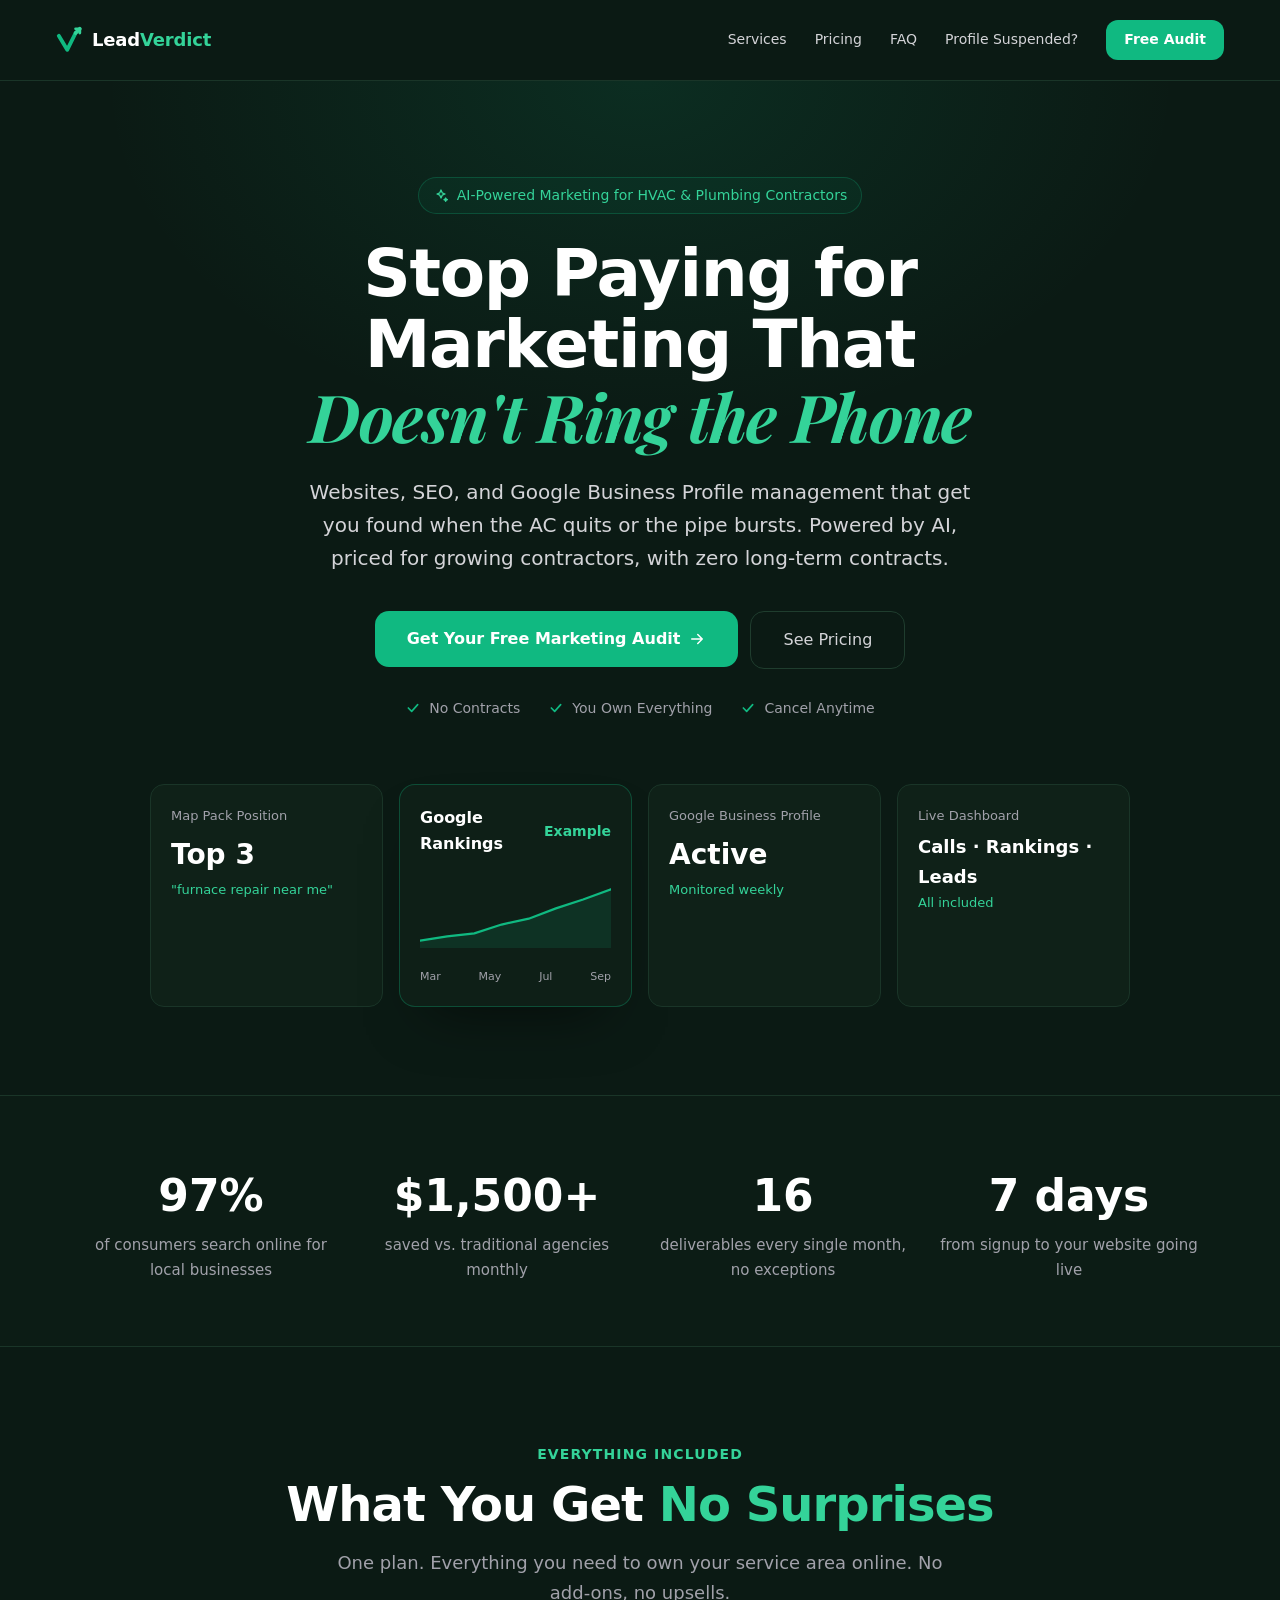
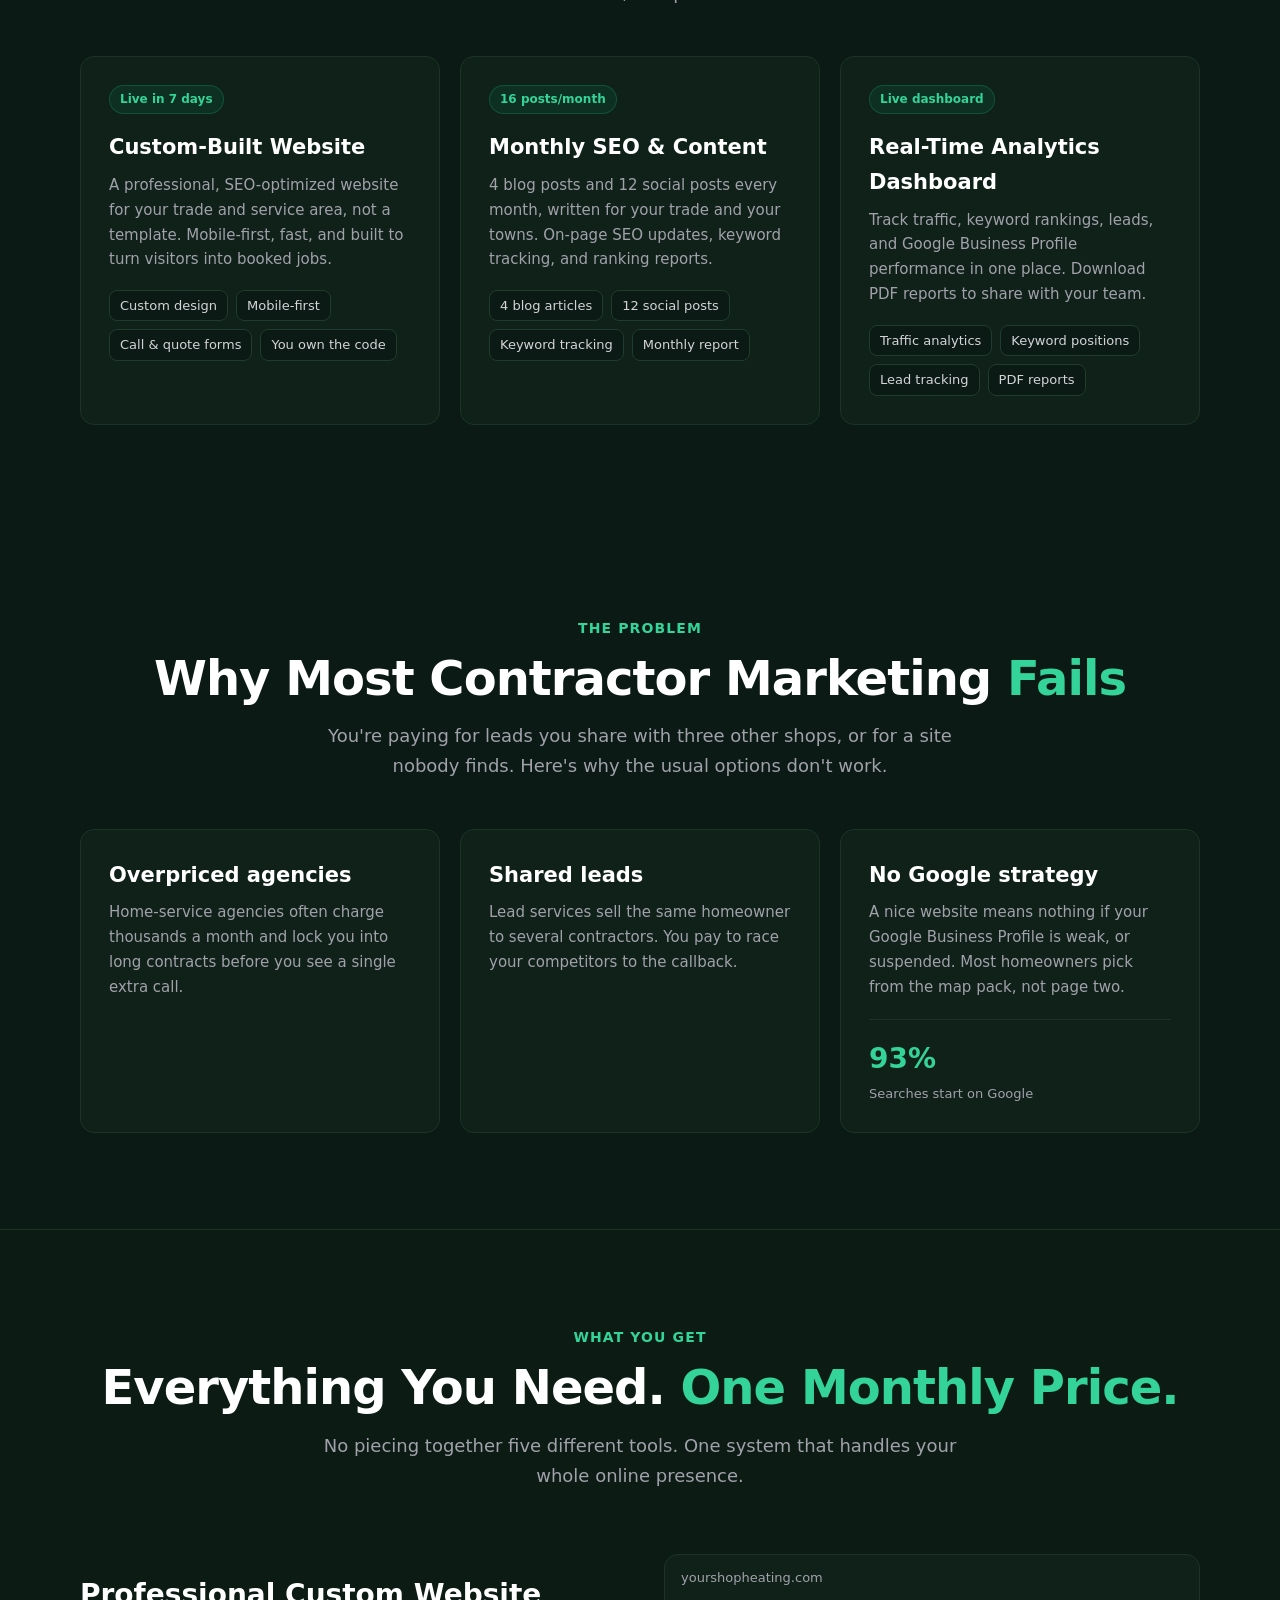
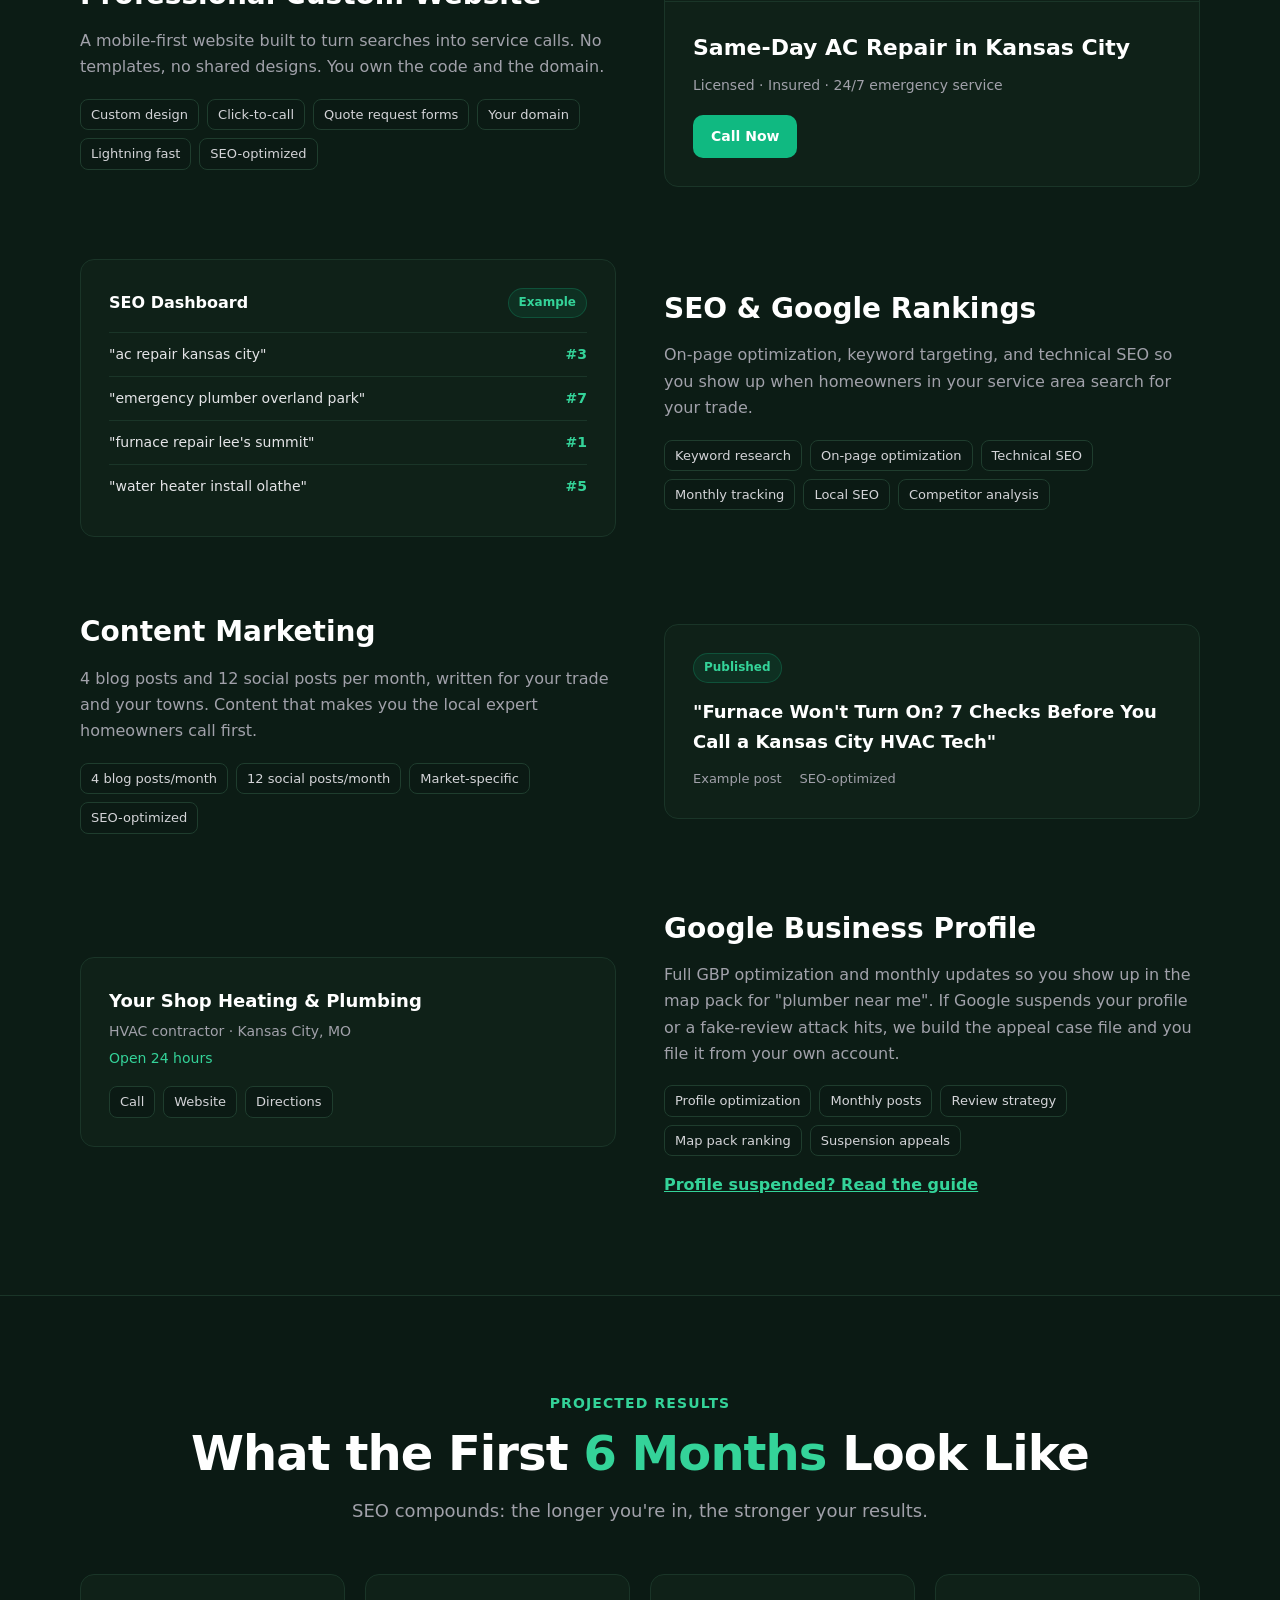
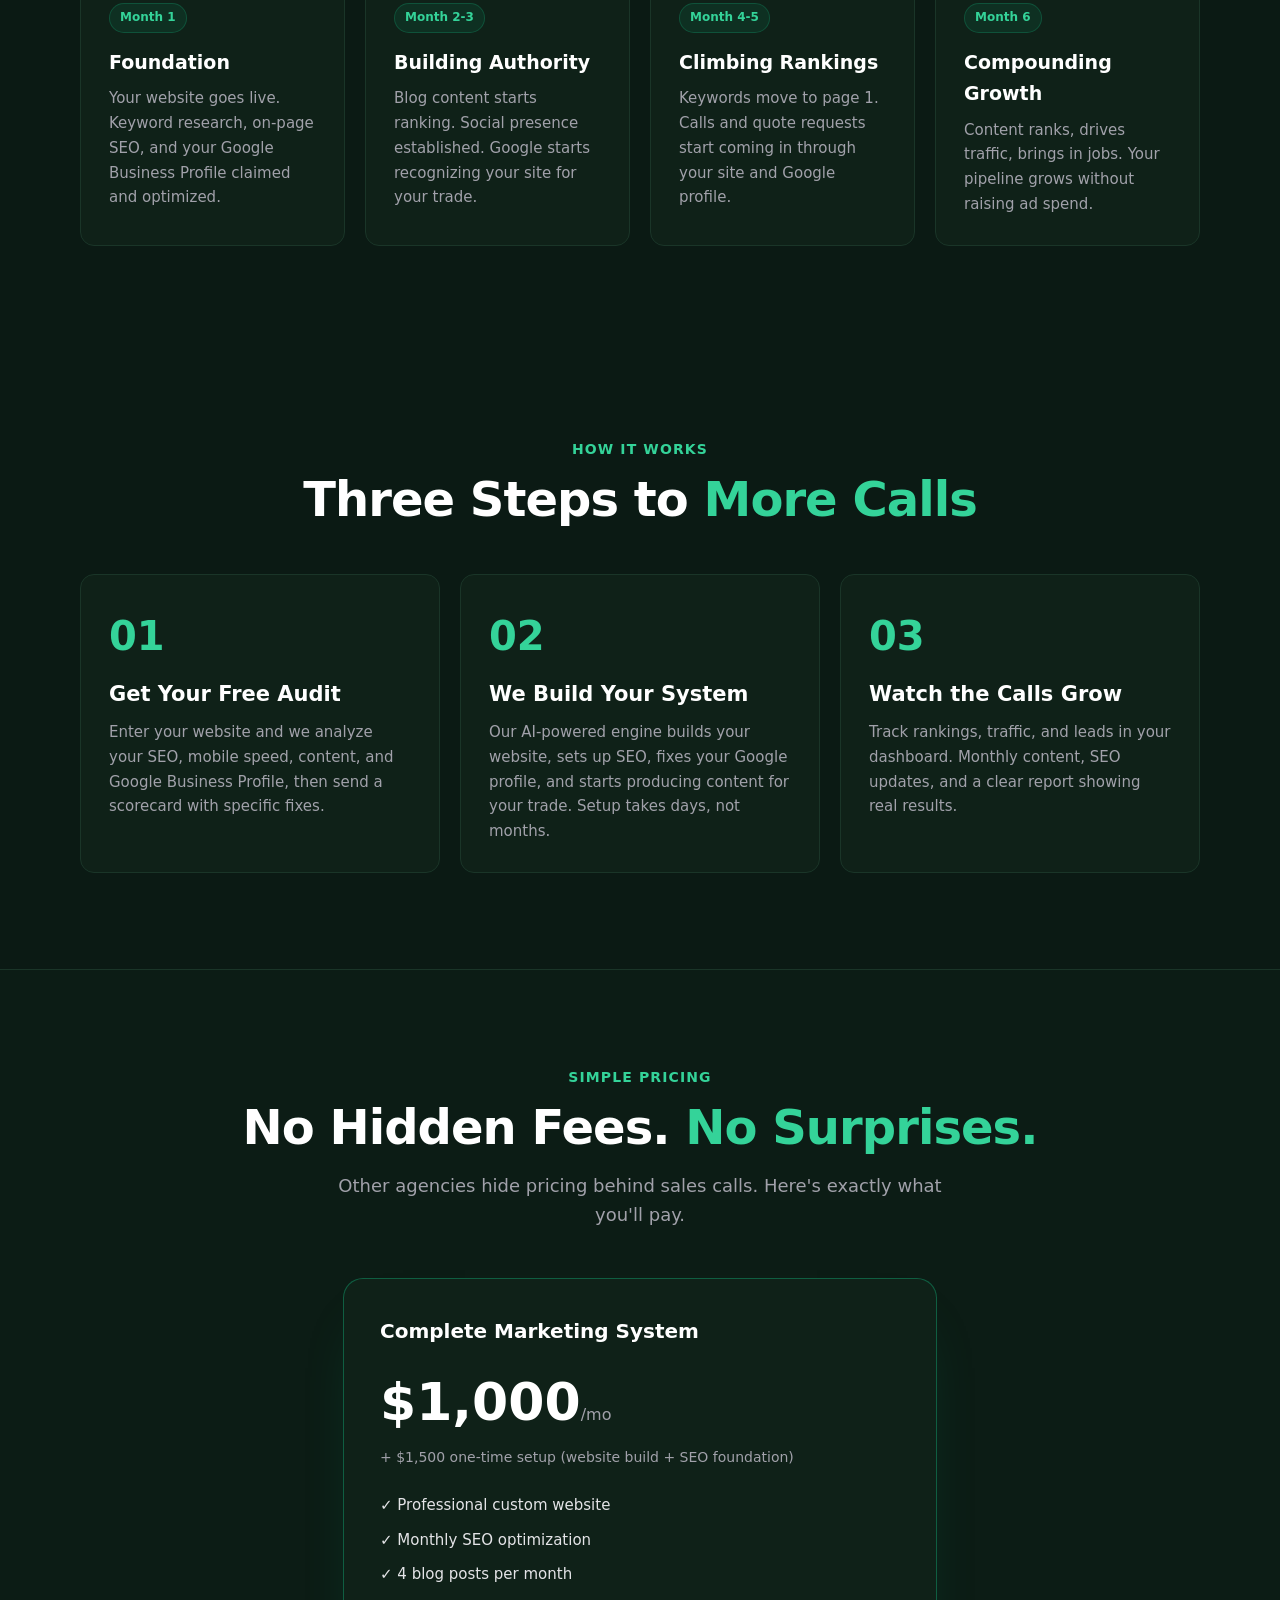
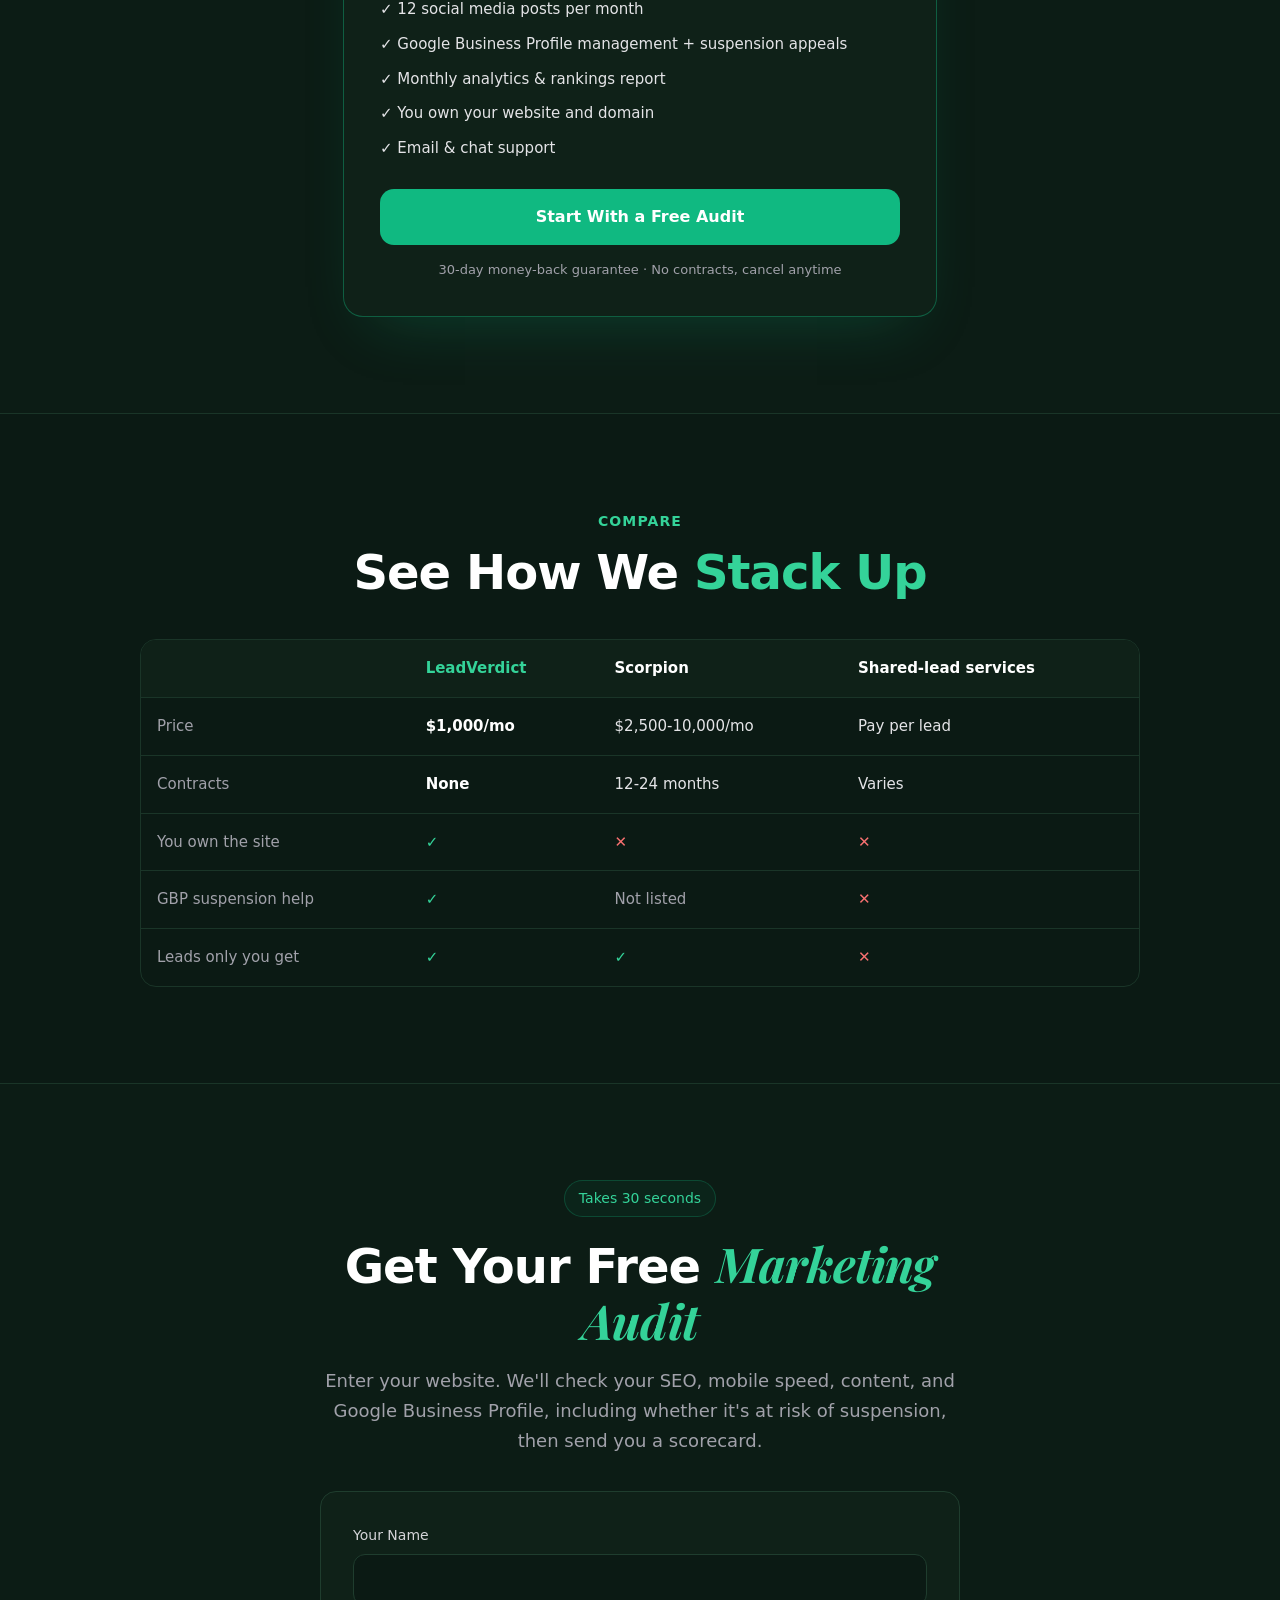
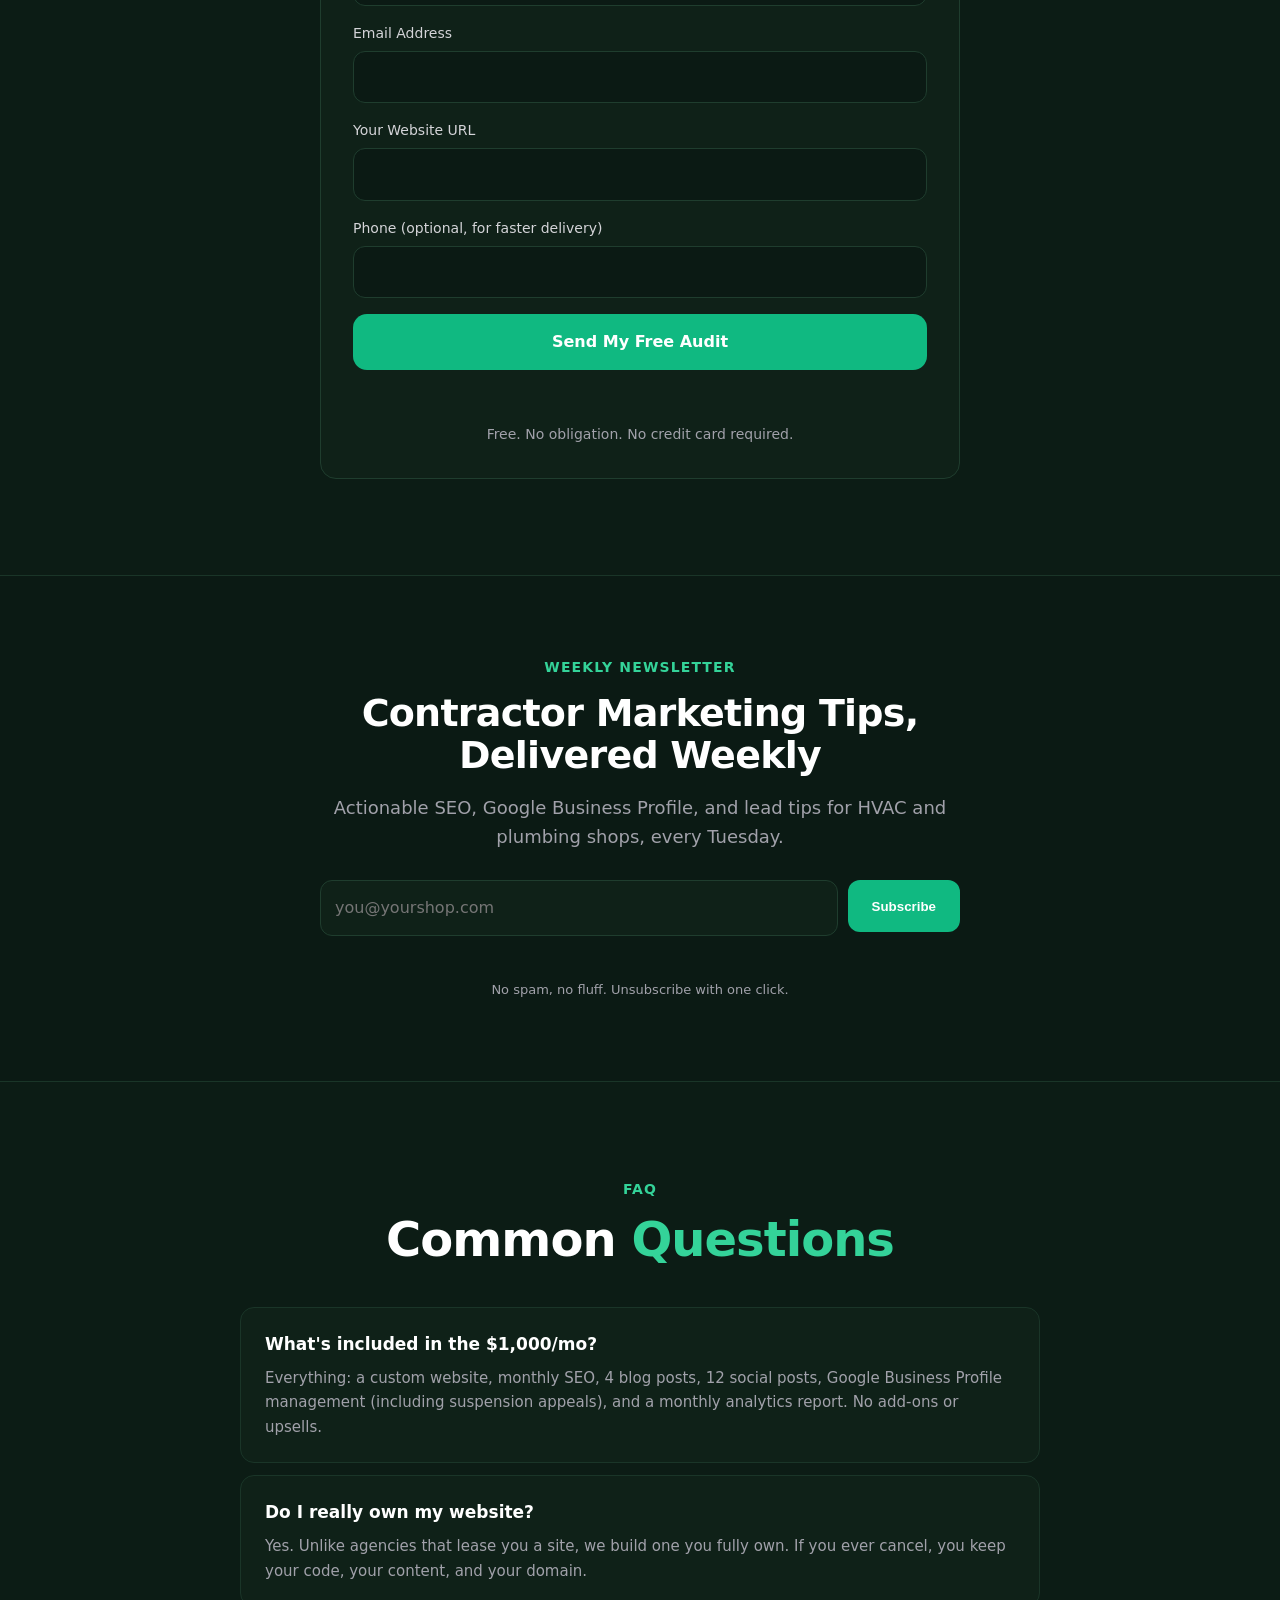
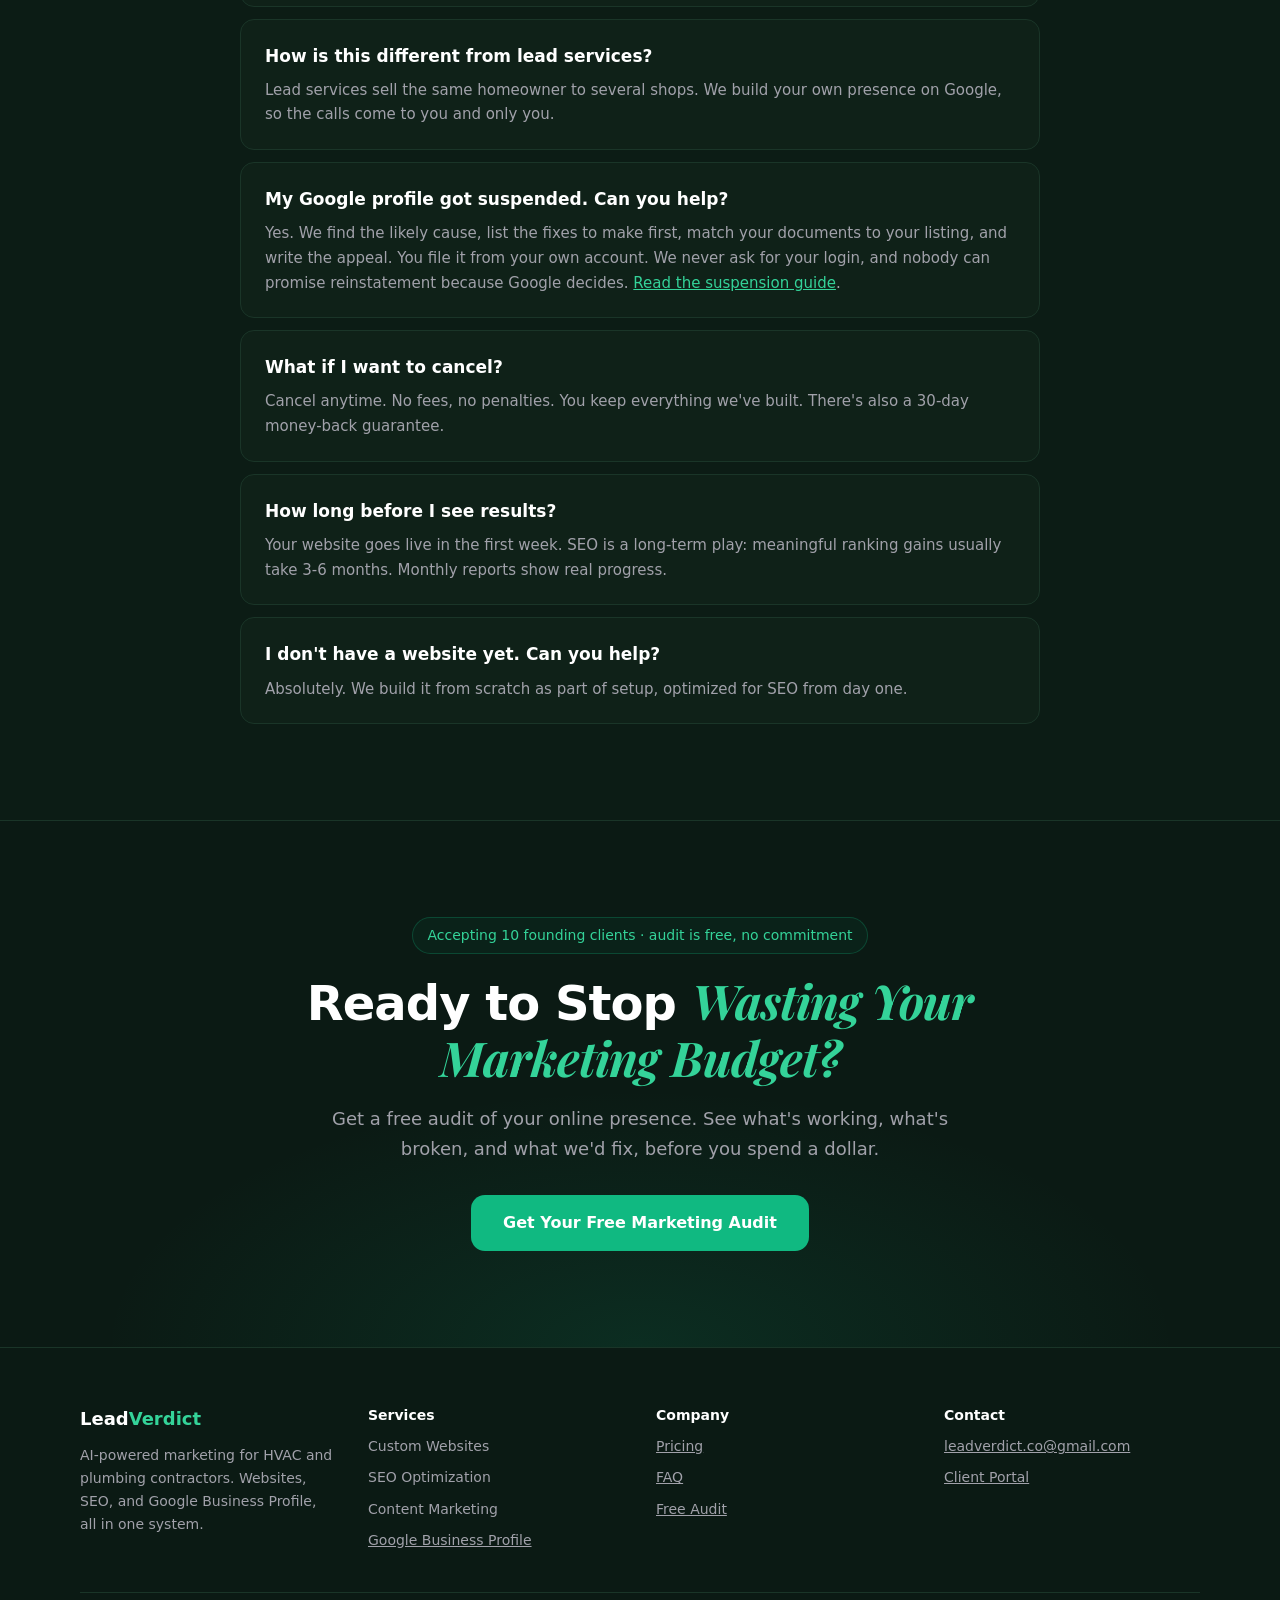
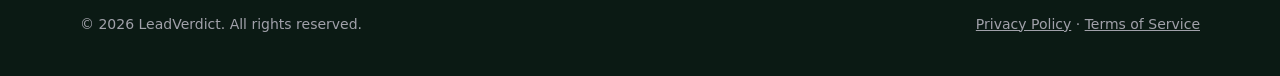
==== commit 28fab2b6: "Let the header grow when the nav wraps on phones Co-Authored-By: Claude Opus 5.5 <noreply@anthropic." ====
--- a/index.html
+++ b/index.html
@@ -50,7 +50,7 @@
 <div style="background: #0b1a14; color: #e4e4e7; font-family: ui-sans-serif, system-ui, -apple-system, 'Segoe UI', sans-serif; font-size: 16px; line-height: 1.65">
 
   <header style="border-bottom: 1px solid #1a3528; background: rgba(11,26,20,0.85)">
-    <div style="max-width: 1200px; margin: 0 auto; padding: 0 16px; height: 80px; display: flex; align-items: center; justify-content: space-between; gap: 16px; flex-wrap: wrap">
+    <div style="max-width: 1200px; margin: 0 auto; padding: 10px 16px; min-height: 80px; box-sizing: border-box; display: flex; align-items: center; justify-content: space-between; gap: 16px; flex-wrap: wrap">
       <a href="/" style="display: flex; align-items: center; gap: 8px; text-decoration: none; color: #ffffff; font-weight: 700; font-size: 18px; letter-spacing: -0.01em">
         <svg viewBox="0 0 40 40" width="28" height="28" fill="none" aria-hidden="true"><path d="M4 14 L16 34 L28 10" stroke="#10b981" stroke-width="5.5" stroke-linecap="round" stroke-linejoin="round"></path><path d="M28 10 L34 4" stroke="#34d399" stroke-width="5.5" stroke-linecap="round"></path><path d="M28 4 L34 4 L34 10" stroke="#34d399" stroke-width="4" stroke-linecap="round" stroke-linejoin="round"></path></svg>
         <span>Lead<span style="color: #34d399">Verdict</span></span>
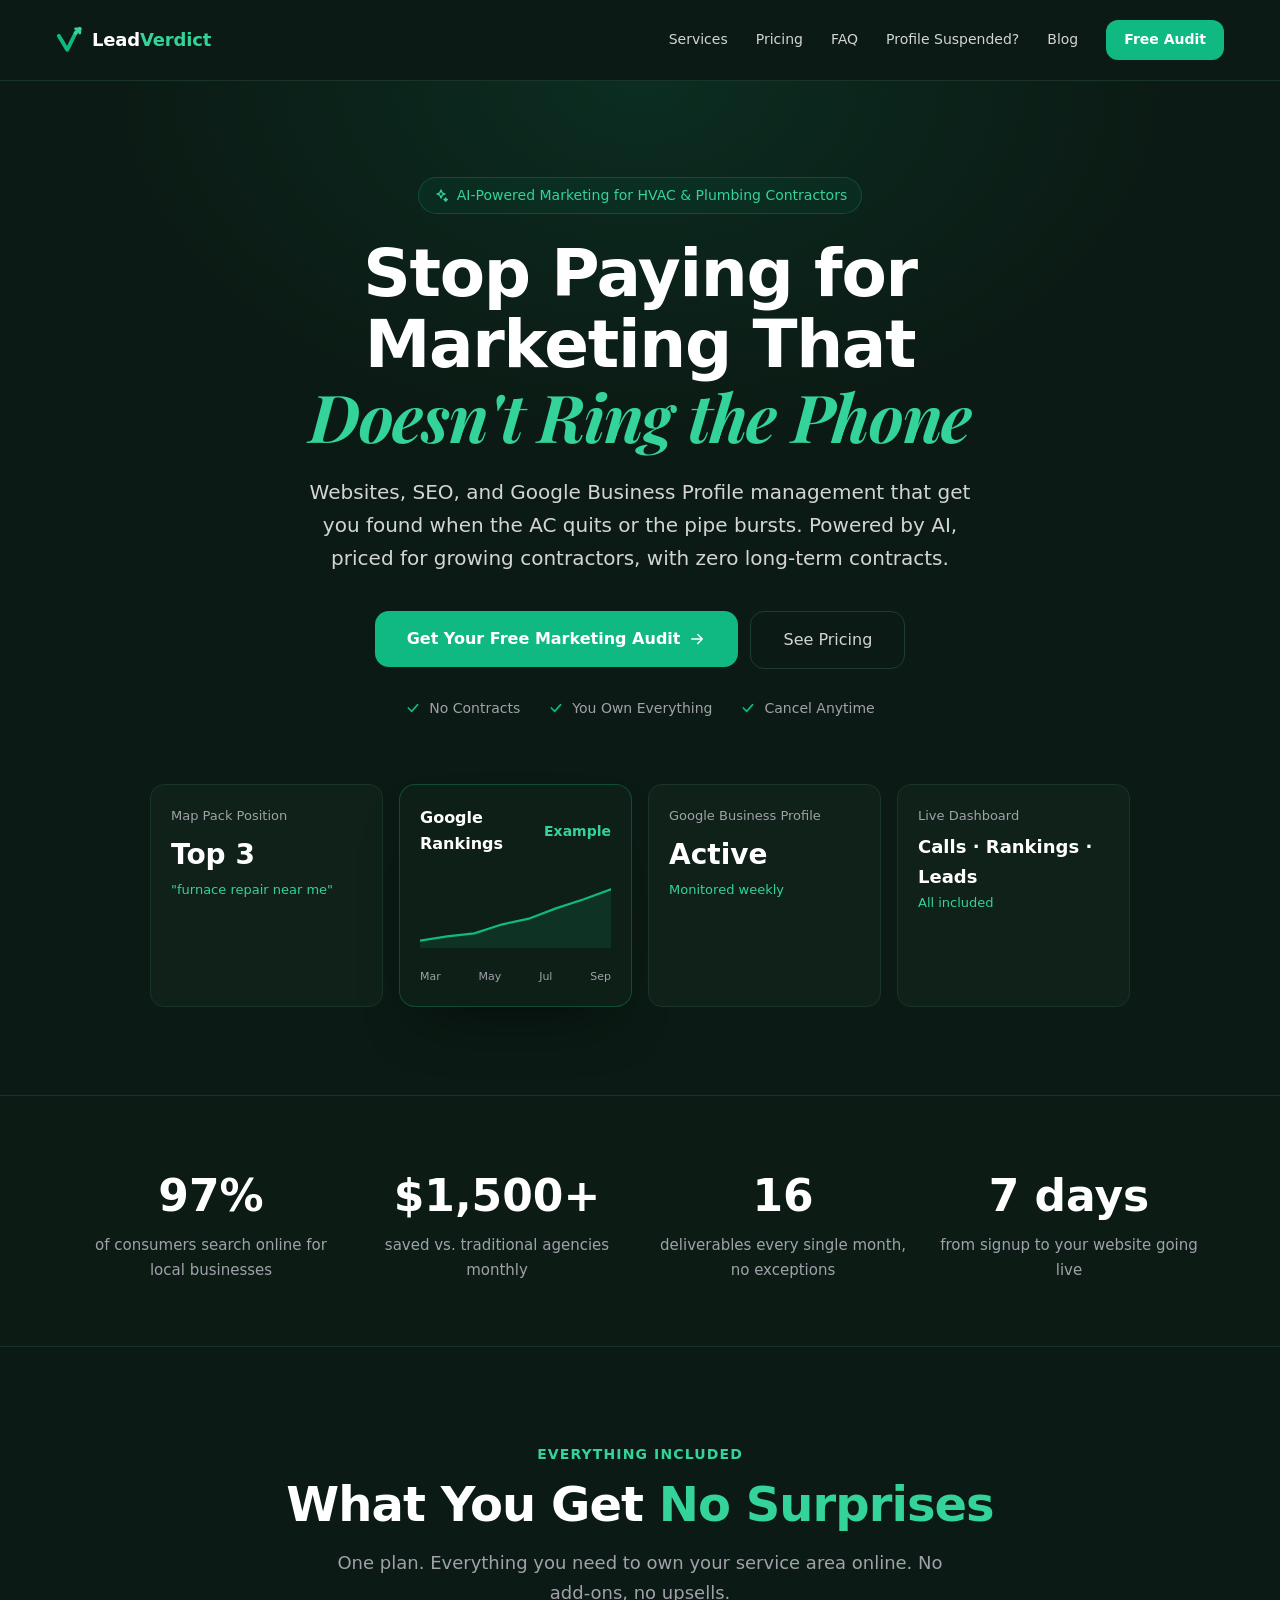
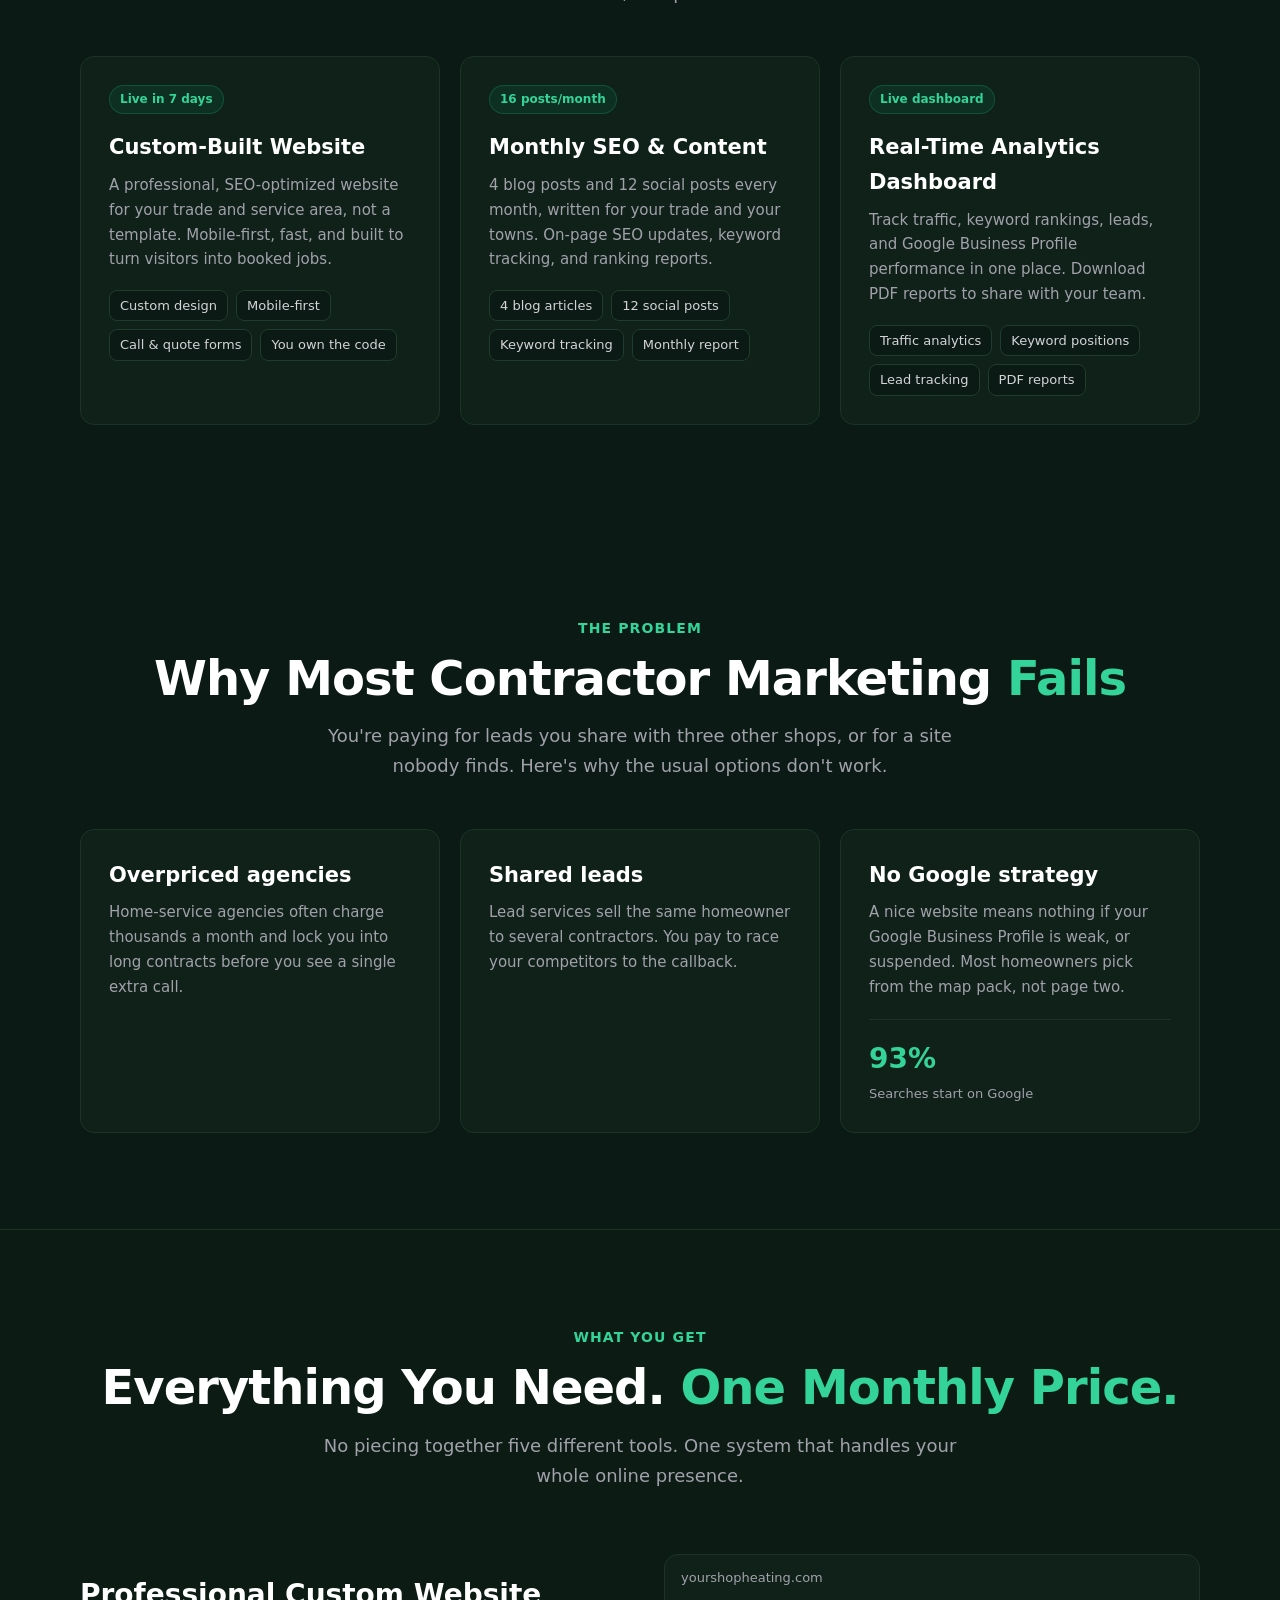
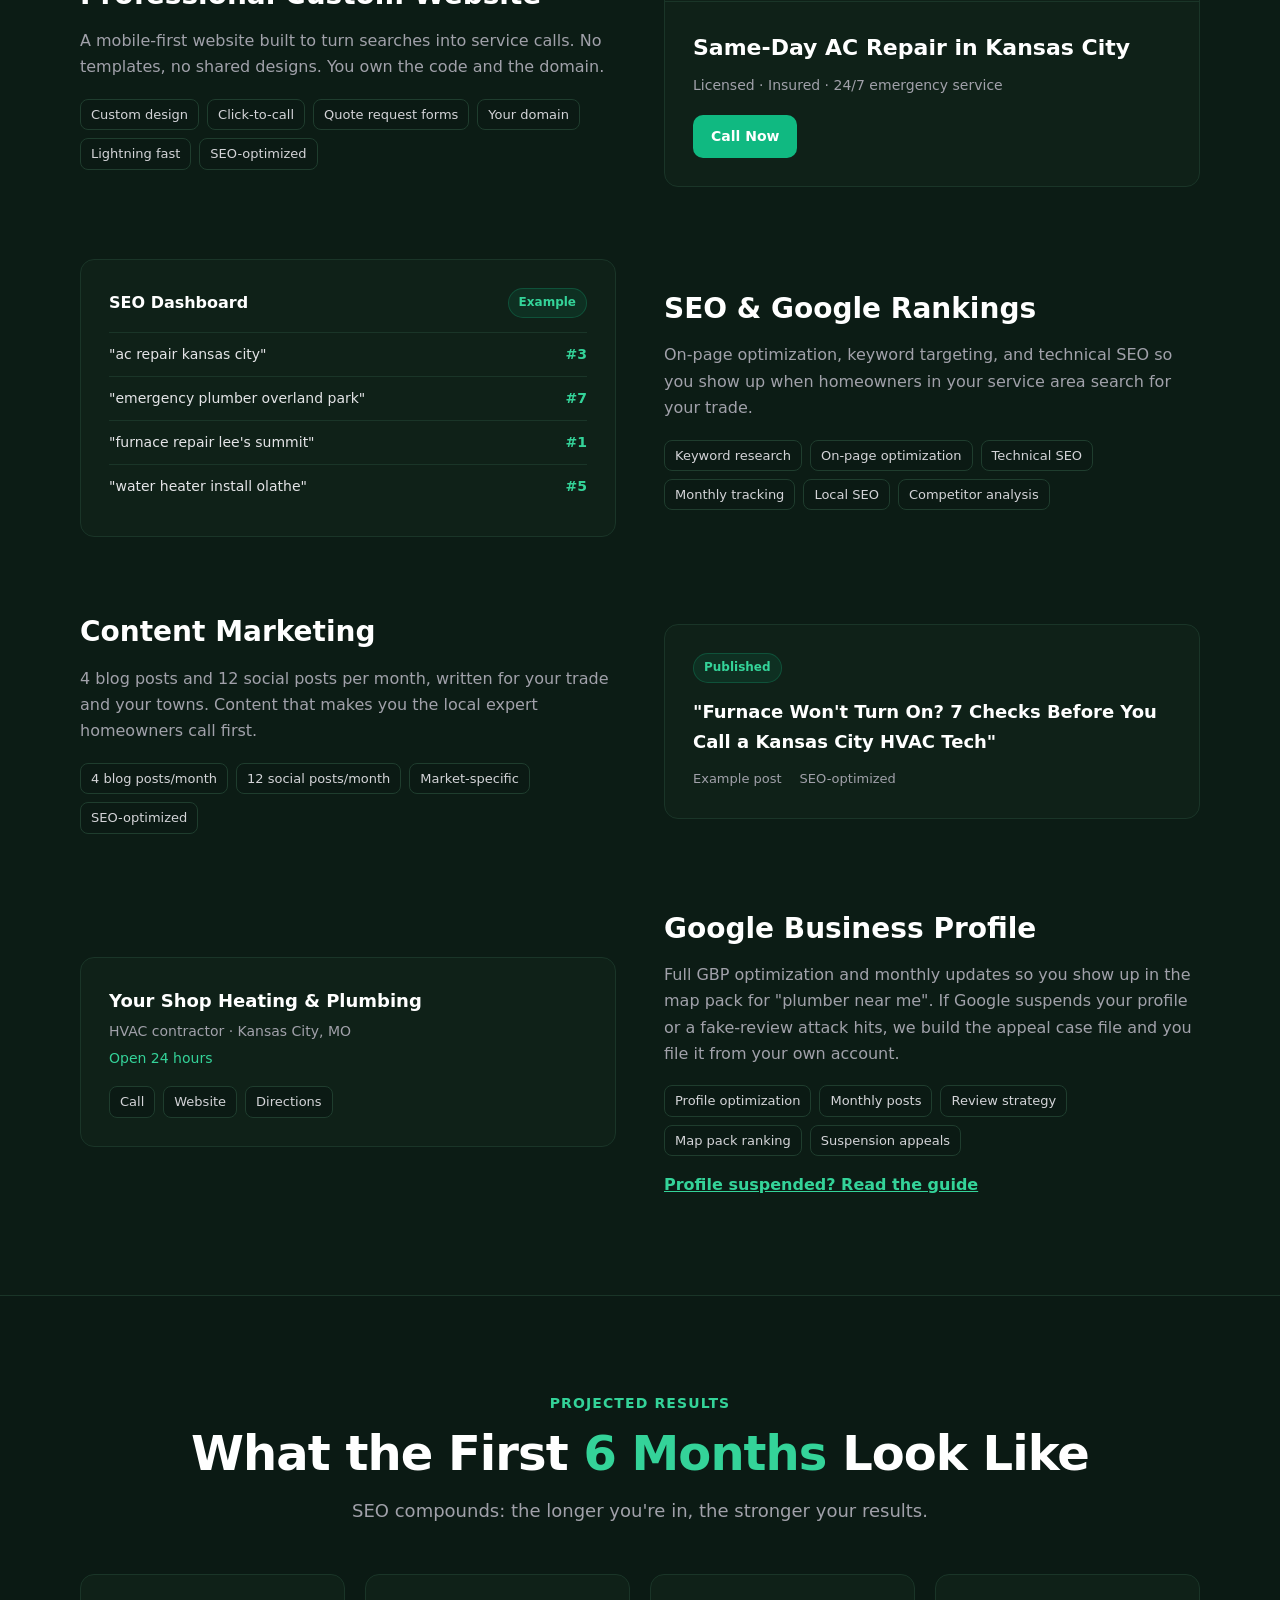
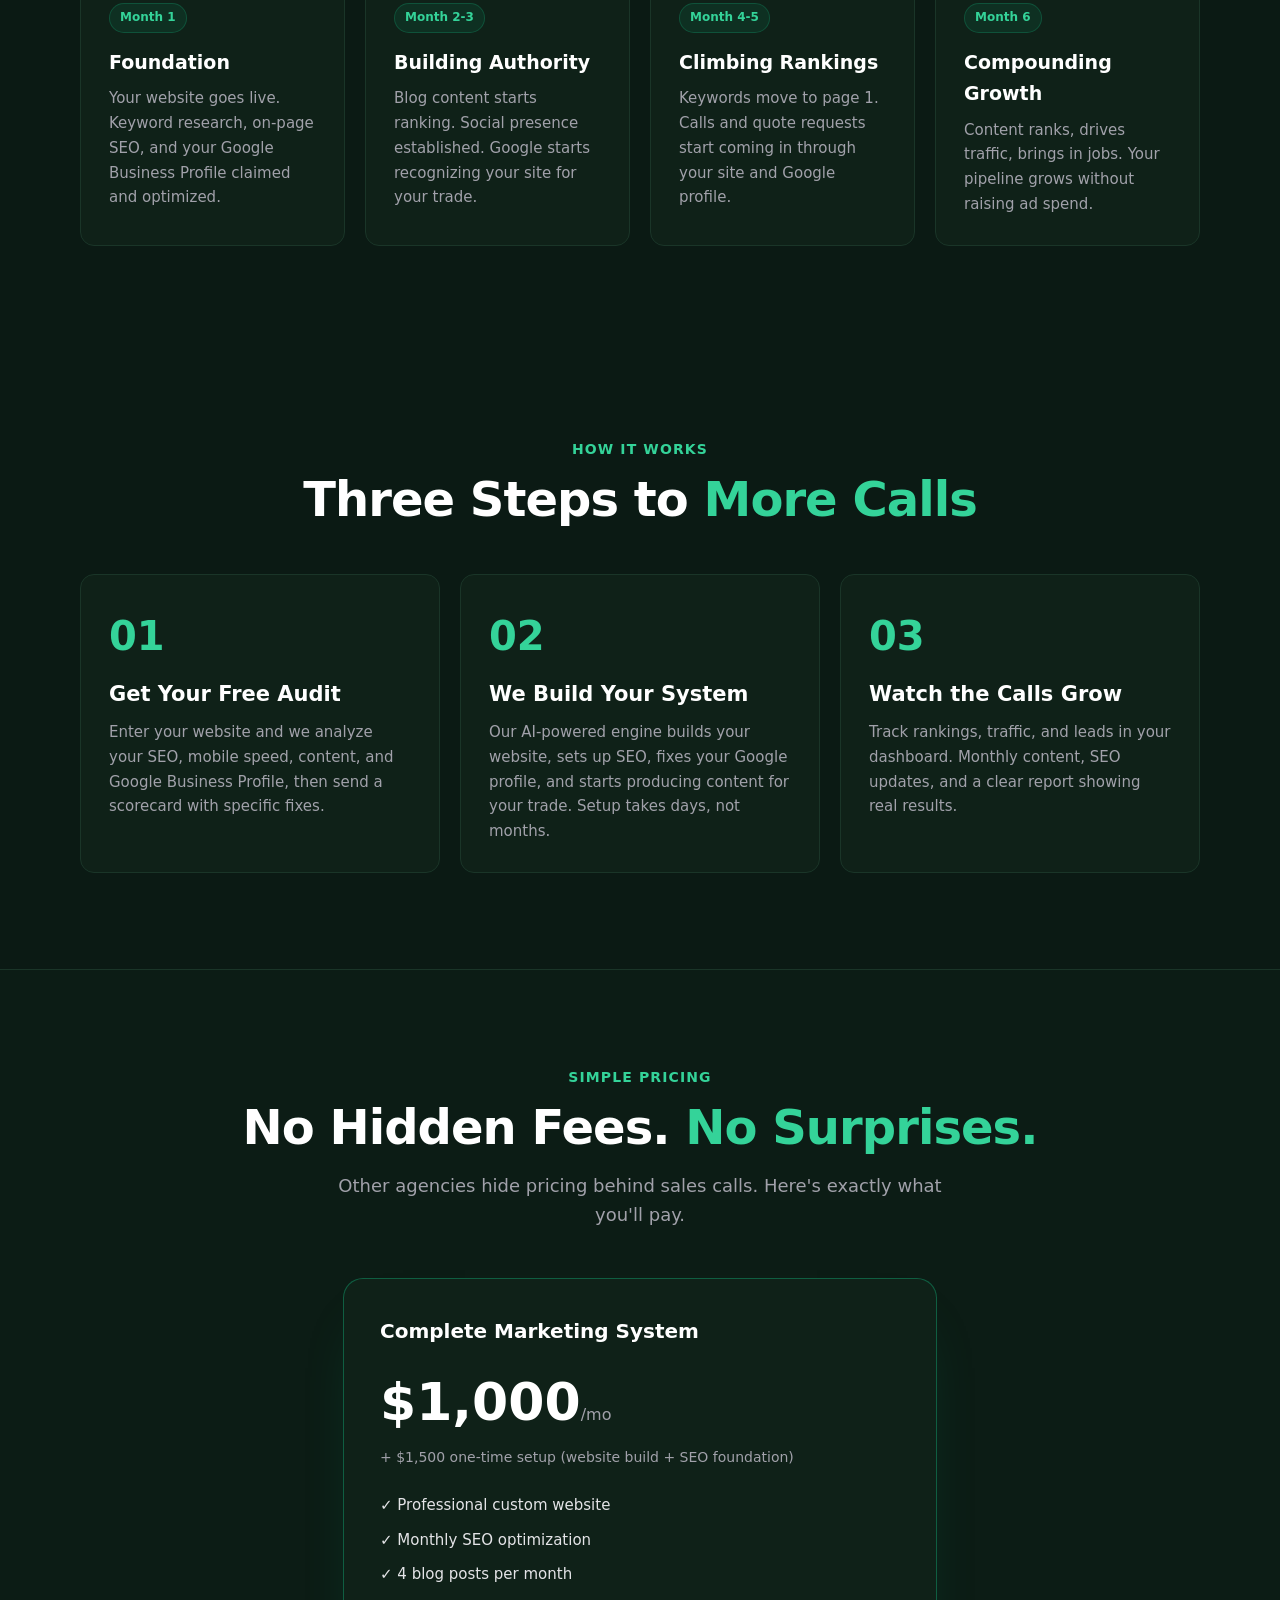
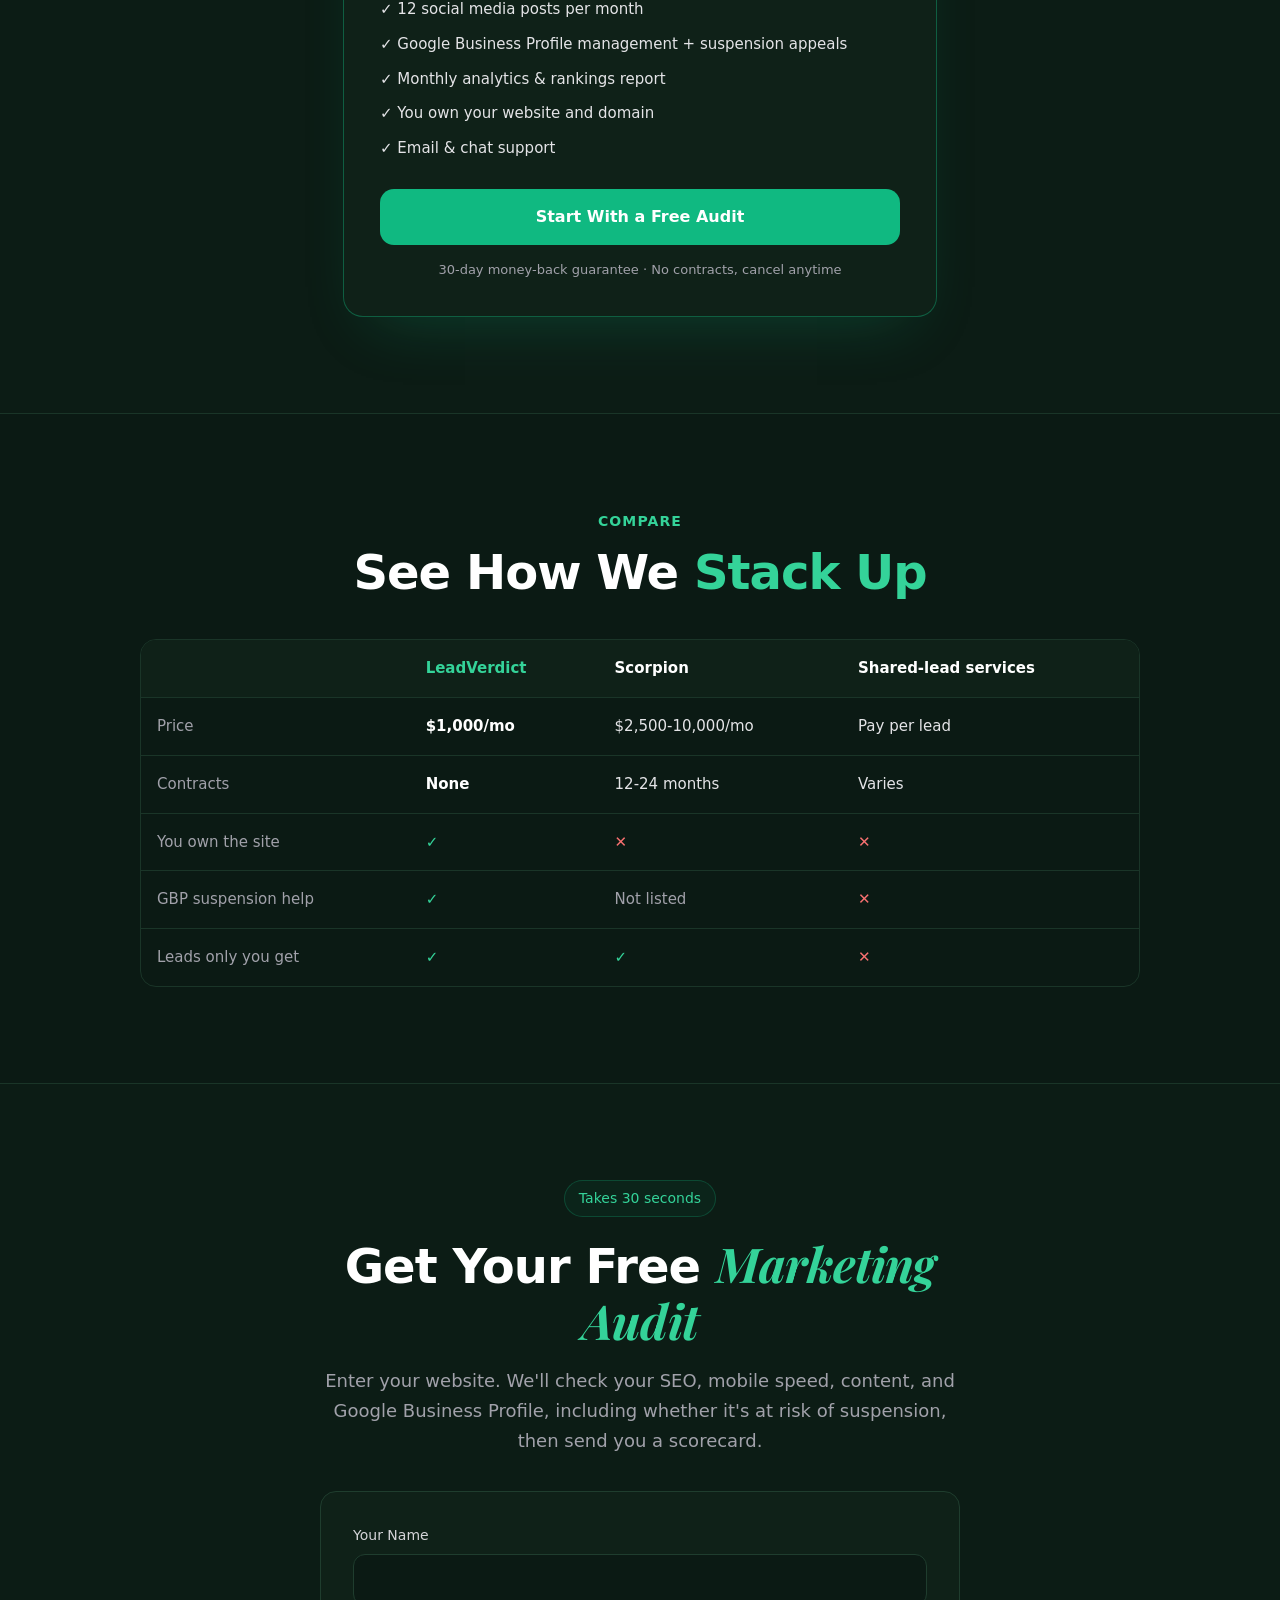
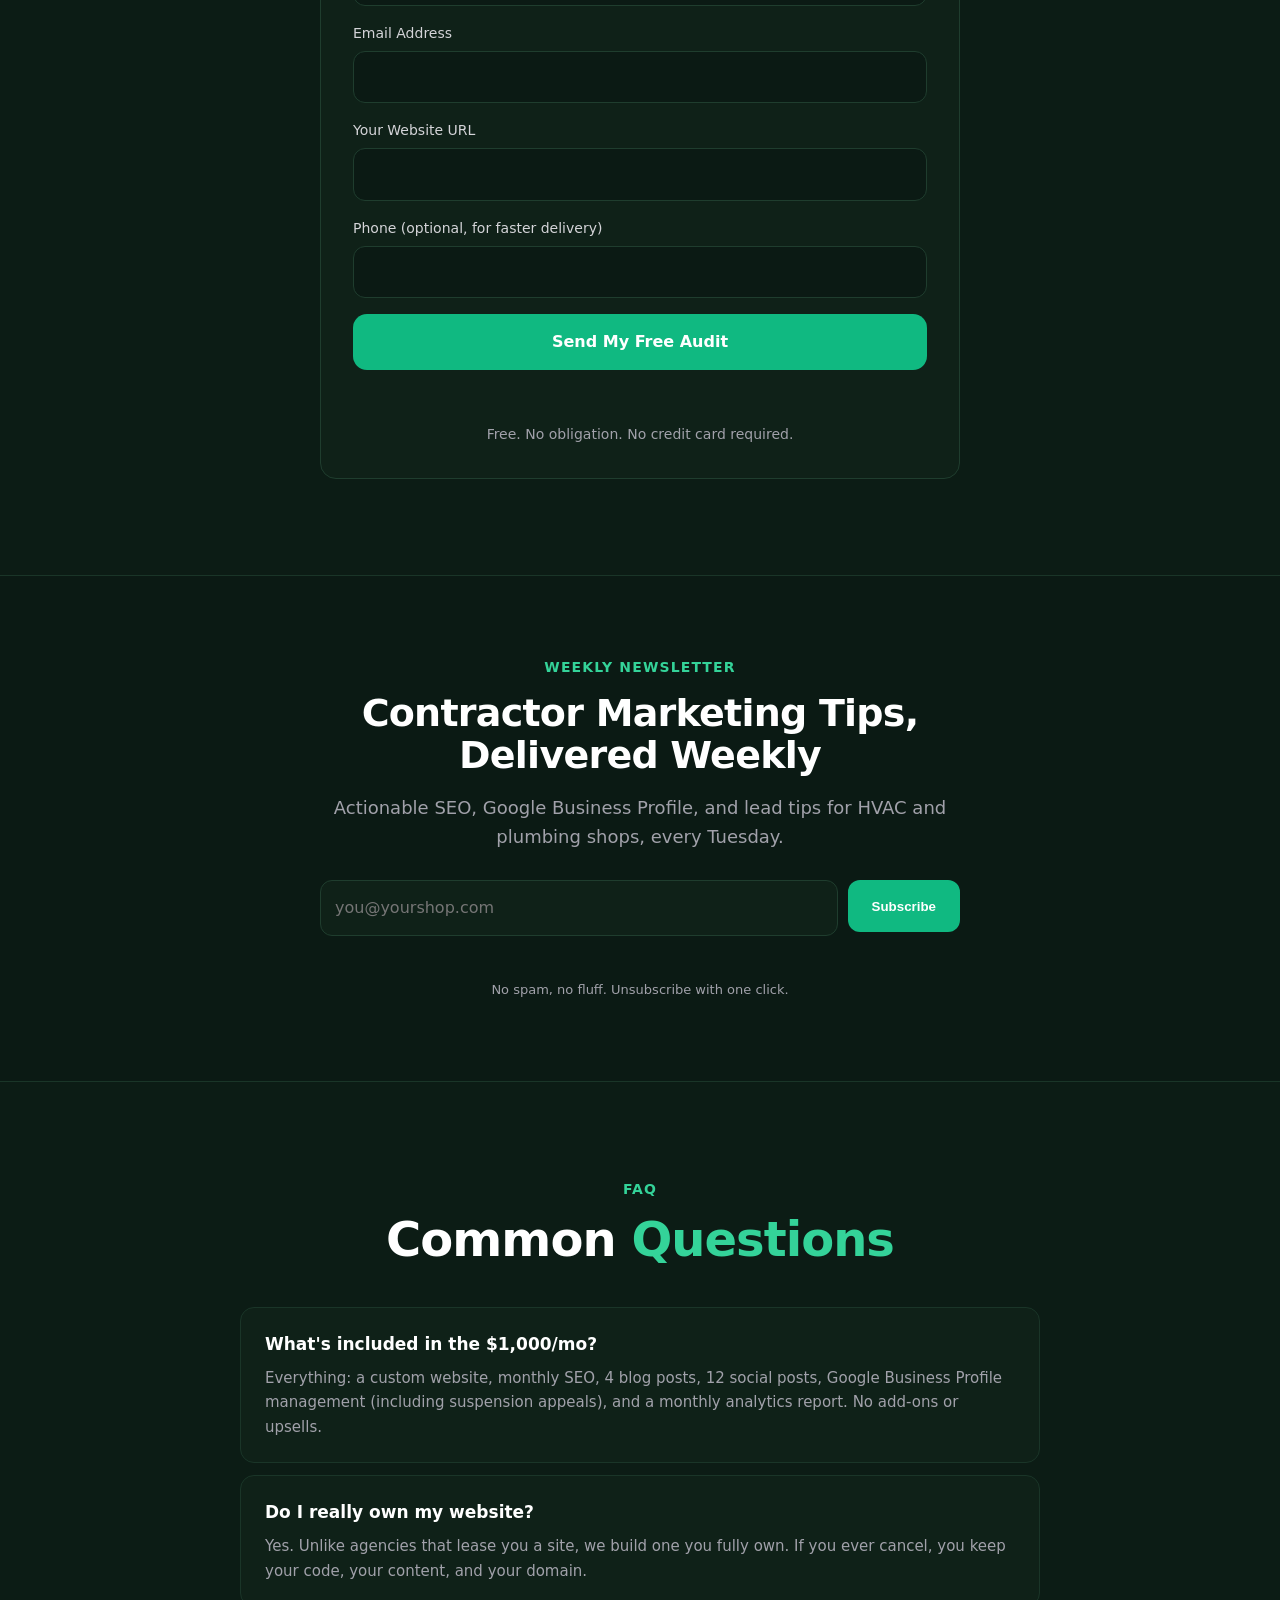
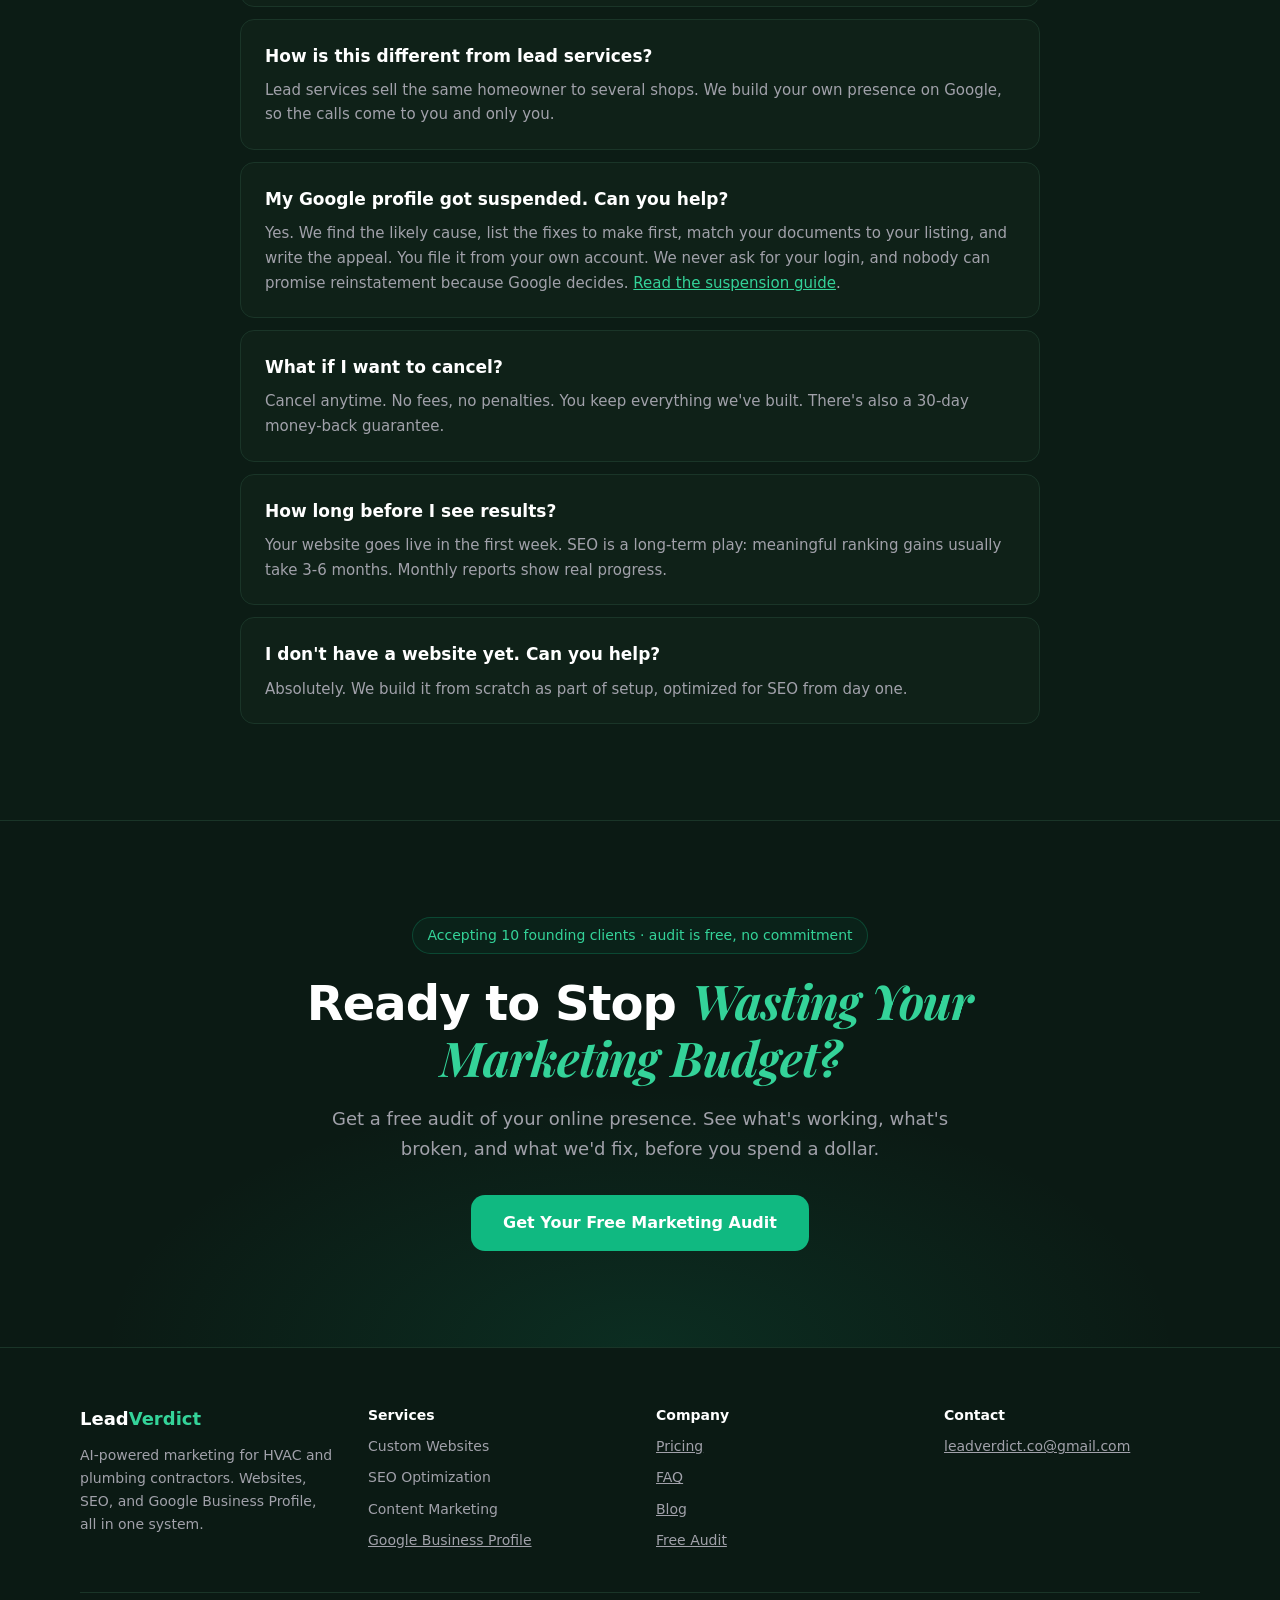
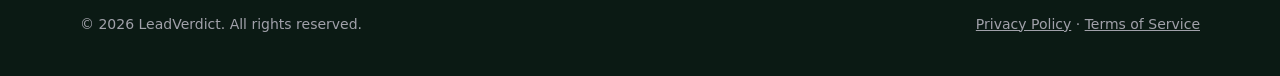
==== commit 3ad8b2db: "Remove old app, add contractor blog with three posts - Drop the Convex app (app.html, assets/) and t" ====
--- a/index.html
+++ b/index.html
@@ -11,7 +11,7 @@
   <meta property="og:title" content="LeadVerdict | AI-Powered Marketing for HVAC & Plumbing Contractors">
   <meta property="og:description" content="Websites, SEO and Google Business Profile management for HVAC and plumbing contractors, including suspension appeals. Powered by AI, no long-term contracts.">
   <meta property="og:url" content="https://leadverdict.vercel.app/">
-  <meta property="og:image" content="https://leadverdict.vercel.app/images/og-image.png">
+  <meta property="og:image" content="https://leadverdict.vercel.app/images/og-image.png?v=2">
   <meta name="twitter:card" content="summary_large_image">
   <script async src="https://www.googletagmanager.com/gtag/js?id=G-6KGHGFVVXX"></script>
   <script>window.dataLayer=window.dataLayer||[];function gtag(){dataLayer.push(arguments);}gtag('js',new Date());gtag('config','G-6KGHGFVVXX');</script>
@@ -59,7 +59,8 @@
         <a href="#services" style="color: #d4d4d8; text-decoration: none">Services</a>
         <a href="#pricing" style="color: #d4d4d8; text-decoration: none">Pricing</a>
         <a href="#faq" style="color: #d4d4d8; text-decoration: none">FAQ</a>
-        <a href="/google-business-profile-suspended" style="color: #d4d4d8; text-decoration: none">Profile Suspended?</a>
+        <a href="/blog/google-business-profile-suspended" style="color: #d4d4d8; text-decoration: none">Profile Suspended?</a>
+        <a href="/blog" style="color: #d4d4d8; text-decoration: none">Blog</a>
         <a href="#audit" style="display: inline-flex; align-items: center; height: 40px; padding: 0 18px; border-radius: 12px; background: #10b981; color: #ffffff; text-decoration: none; font-weight: 600">Free Audit</a>
       </nav>
     </div>
@@ -166,7 +167,7 @@
 
       <div style="display: grid; grid-template-columns: repeat(auto-fit, minmax(380px, 1fr)); gap: 48px; align-items: center; margin-top: 72px">
         <div class="lv-card"><div style="color: #ffffff; font-size: 18px; font-weight: 600">Your Shop Heating &amp; Plumbing</div><div style="margin-top: 4px; color: #a1a1aa; font-size: 14px">HVAC contractor · Kansas City, MO</div><div style="margin-top: 4px; color: #34d399; font-size: 14px">Open 24 hours</div><div style="display: flex; gap: 8px; margin-top: 16px"><span class="lv-chip">Call</span><span class="lv-chip">Website</span><span class="lv-chip">Directions</span></div></div>
-        <div><h3 style="margin: 0 0 10px; color: #ffffff; font-size: 28px; font-weight: 700">Google Business Profile</h3><p style="margin: 0; color: #a1a1aa">Full GBP optimization and monthly updates so you show up in the map pack for "plumber near me". If Google suspends your profile or a fake-review attack hits, we build the appeal case file and you file it from your own account.</p><div style="display: flex; flex-wrap: wrap; gap: 8px; margin-top: 18px"><span class="lv-chip">Profile optimization</span><span class="lv-chip">Monthly posts</span><span class="lv-chip">Review strategy</span><span class="lv-chip">Map pack ranking</span><span class="lv-chip">Suspension appeals</span></div><a href="/google-business-profile-suspended" style="display: inline-block; margin-top: 16px; font-weight: 600">Profile suspended? Read the guide</a></div>
+        <div><h3 style="margin: 0 0 10px; color: #ffffff; font-size: 28px; font-weight: 700">Google Business Profile</h3><p style="margin: 0; color: #a1a1aa">Full GBP optimization and monthly updates so you show up in the map pack for "plumber near me". If Google suspends your profile or a fake-review attack hits, we build the appeal case file and you file it from your own account.</p><div style="display: flex; flex-wrap: wrap; gap: 8px; margin-top: 18px"><span class="lv-chip">Profile optimization</span><span class="lv-chip">Monthly posts</span><span class="lv-chip">Review strategy</span><span class="lv-chip">Map pack ranking</span><span class="lv-chip">Suspension appeals</span></div><a href="/blog/google-business-profile-suspended" style="display: inline-block; margin-top: 16px; font-weight: 600">Profile suspended? Read the guide</a></div>
       </div>
     </div>
   </section>
@@ -276,7 +277,7 @@
         <div class="lv-card" style="padding: 22px 24px"><h3 style="margin: 0 0 8px; color: #ffffff; font-size: 17px; font-weight: 600">What's included in the $1,000/mo?</h3><p style="margin: 0; color: #a1a1aa; font-size: 15px">Everything: a custom website, monthly SEO, 4 blog posts, 12 social posts, Google Business Profile management (including suspension appeals), and a monthly analytics report. No add-ons or upsells.</p></div>
         <div class="lv-card" style="padding: 22px 24px"><h3 style="margin: 0 0 8px; color: #ffffff; font-size: 17px; font-weight: 600">Do I really own my website?</h3><p style="margin: 0; color: #a1a1aa; font-size: 15px">Yes. Unlike agencies that lease you a site, we build one you fully own. If you ever cancel, you keep your code, your content, and your domain.</p></div>
         <div class="lv-card" style="padding: 22px 24px"><h3 style="margin: 0 0 8px; color: #ffffff; font-size: 17px; font-weight: 600">How is this different from lead services?</h3><p style="margin: 0; color: #a1a1aa; font-size: 15px">Lead services sell the same homeowner to several shops. We build your own presence on Google, so the calls come to you and only you.</p></div>
-        <div class="lv-card" style="padding: 22px 24px"><h3 style="margin: 0 0 8px; color: #ffffff; font-size: 17px; font-weight: 600">My Google profile got suspended. Can you help?</h3><p style="margin: 0; color: #a1a1aa; font-size: 15px">Yes. We find the likely cause, list the fixes to make first, match your documents to your listing, and write the appeal. You file it from your own account. We never ask for your login, and nobody can promise reinstatement because Google decides. <a href="/google-business-profile-suspended">Read the suspension guide</a>.</p></div>
+        <div class="lv-card" style="padding: 22px 24px"><h3 style="margin: 0 0 8px; color: #ffffff; font-size: 17px; font-weight: 600">My Google profile got suspended. Can you help?</h3><p style="margin: 0; color: #a1a1aa; font-size: 15px">Yes. We find the likely cause, list the fixes to make first, match your documents to your listing, and write the appeal. You file it from your own account. We never ask for your login, and nobody can promise reinstatement because Google decides. <a href="/blog/google-business-profile-suspended">Read the suspension guide</a>.</p></div>
         <div class="lv-card" style="padding: 22px 24px"><h3 style="margin: 0 0 8px; color: #ffffff; font-size: 17px; font-weight: 600">What if I want to cancel?</h3><p style="margin: 0; color: #a1a1aa; font-size: 15px">Cancel anytime. No fees, no penalties. You keep everything we've built. There's also a 30-day money-back guarantee.</p></div>
         <div class="lv-card" style="padding: 22px 24px"><h3 style="margin: 0 0 8px; color: #ffffff; font-size: 17px; font-weight: 600">How long before I see results?</h3><p style="margin: 0; color: #a1a1aa; font-size: 15px">Your website goes live in the first week. SEO is a long-term play: meaningful ranking gains usually take 3-6 months. Monthly reports show real progress.</p></div>
         <div class="lv-card" style="padding: 22px 24px"><h3 style="margin: 0 0 8px; color: #ffffff; font-size: 17px; font-weight: 600">I don't have a website yet. Can you help?</h3><p style="margin: 0; color: #a1a1aa; font-size: 15px">Absolutely. We build it from scratch as part of setup, optimized for SEO from day one.</p></div>
@@ -297,9 +298,9 @@
   <footer style="border-top: 1px solid #1a3528; padding: 56px 16px 40px; font-size: 14px; color: #a1a1aa">
     <div style="max-width: 1120px; margin: 0 auto; display: grid; grid-template-columns: repeat(auto-fit, minmax(200px, 1fr)); gap: 32px">
       <div><div style="color: #ffffff; font-weight: 700; font-size: 18px">Lead<span style="color: #34d399">Verdict</span></div><p style="margin: 10px 0 0">AI-powered marketing for HVAC and plumbing contractors. Websites, SEO, and Google Business Profile, all in one system.</p></div>
-      <div style="display: flex; flex-direction: column; gap: 8px"><span style="color: #ffffff; font-weight: 600">Services</span><span>Custom Websites</span><span>SEO Optimization</span><span>Content Marketing</span><a href="/google-business-profile-suspended" style="color: #a1a1aa">Google Business Profile</a></div>
-      <div style="display: flex; flex-direction: column; gap: 8px"><span style="color: #ffffff; font-weight: 600">Company</span><a href="#pricing" style="color: #a1a1aa">Pricing</a><a href="#faq" style="color: #a1a1aa">FAQ</a><a href="#audit" style="color: #a1a1aa">Free Audit</a></div>
-      <div style="display: flex; flex-direction: column; gap: 8px"><span style="color: #ffffff; font-weight: 600">Contact</span><a href="mailto:leadverdict.co@gmail.com" style="color: #a1a1aa">leadverdict.co@gmail.com</a><a href="/login" style="color: #a1a1aa">Client Portal</a></div>
+      <div style="display: flex; flex-direction: column; gap: 8px"><span style="color: #ffffff; font-weight: 600">Services</span><span>Custom Websites</span><span>SEO Optimization</span><span>Content Marketing</span><a href="/blog/google-business-profile-suspended" style="color: #a1a1aa">Google Business Profile</a></div>
+      <div style="display: flex; flex-direction: column; gap: 8px"><span style="color: #ffffff; font-weight: 600">Company</span><a href="#pricing" style="color: #a1a1aa">Pricing</a><a href="#faq" style="color: #a1a1aa">FAQ</a><a href="/blog" style="color: #a1a1aa">Blog</a><a href="#audit" style="color: #a1a1aa">Free Audit</a></div>
+      <div style="display: flex; flex-direction: column; gap: 8px"><span style="color: #ffffff; font-weight: 600">Contact</span><a href="mailto:leadverdict.co@gmail.com" style="color: #a1a1aa">leadverdict.co@gmail.com</a></div>
     </div>
     <div style="max-width: 1120px; margin: 40px auto 0; padding-top: 20px; border-top: 1px solid #1a3528; display: flex; flex-wrap: wrap; justify-content: space-between; gap: 12px"><span>© 2026 LeadVerdict. All rights reserved.</span><span><a href="/privacy" style="color: #a1a1aa">Privacy Policy</a> · <a href="/terms" style="color: #a1a1aa">Terms of Service</a></span></div>
   </footer>
